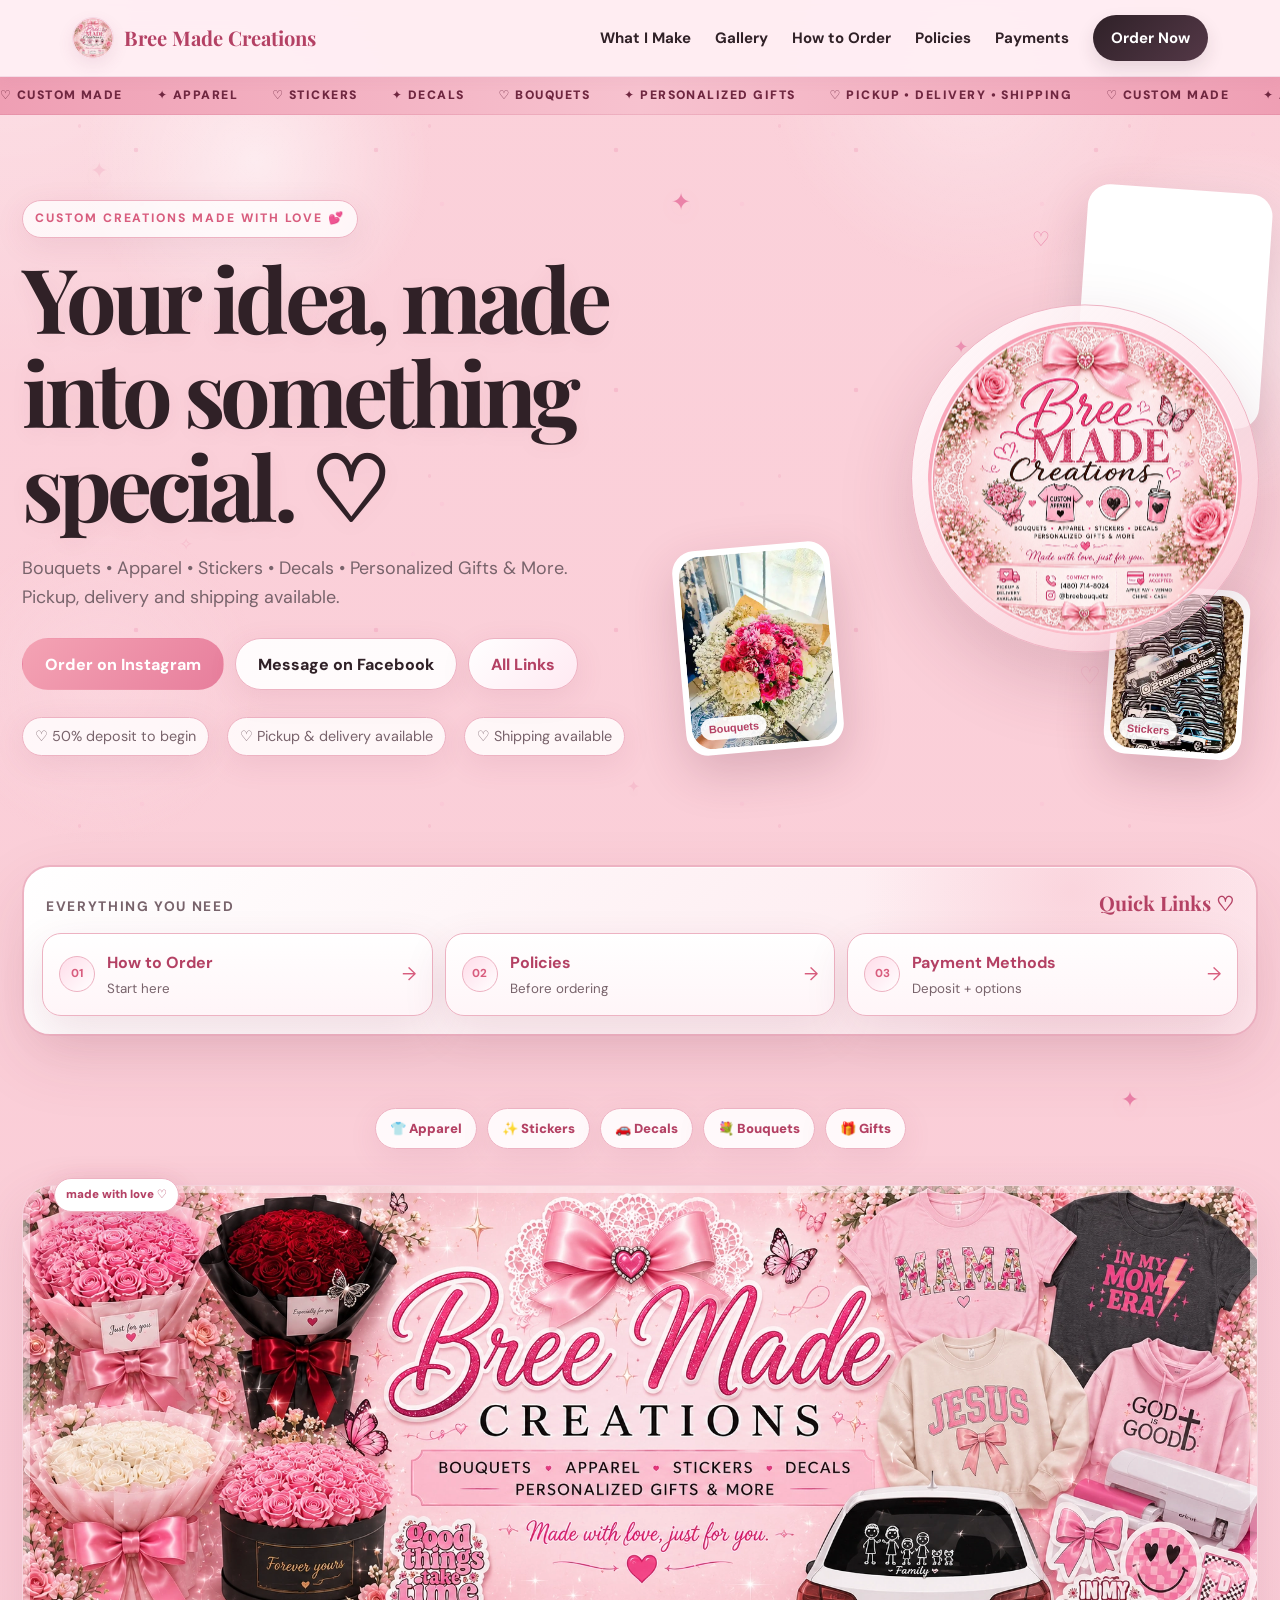
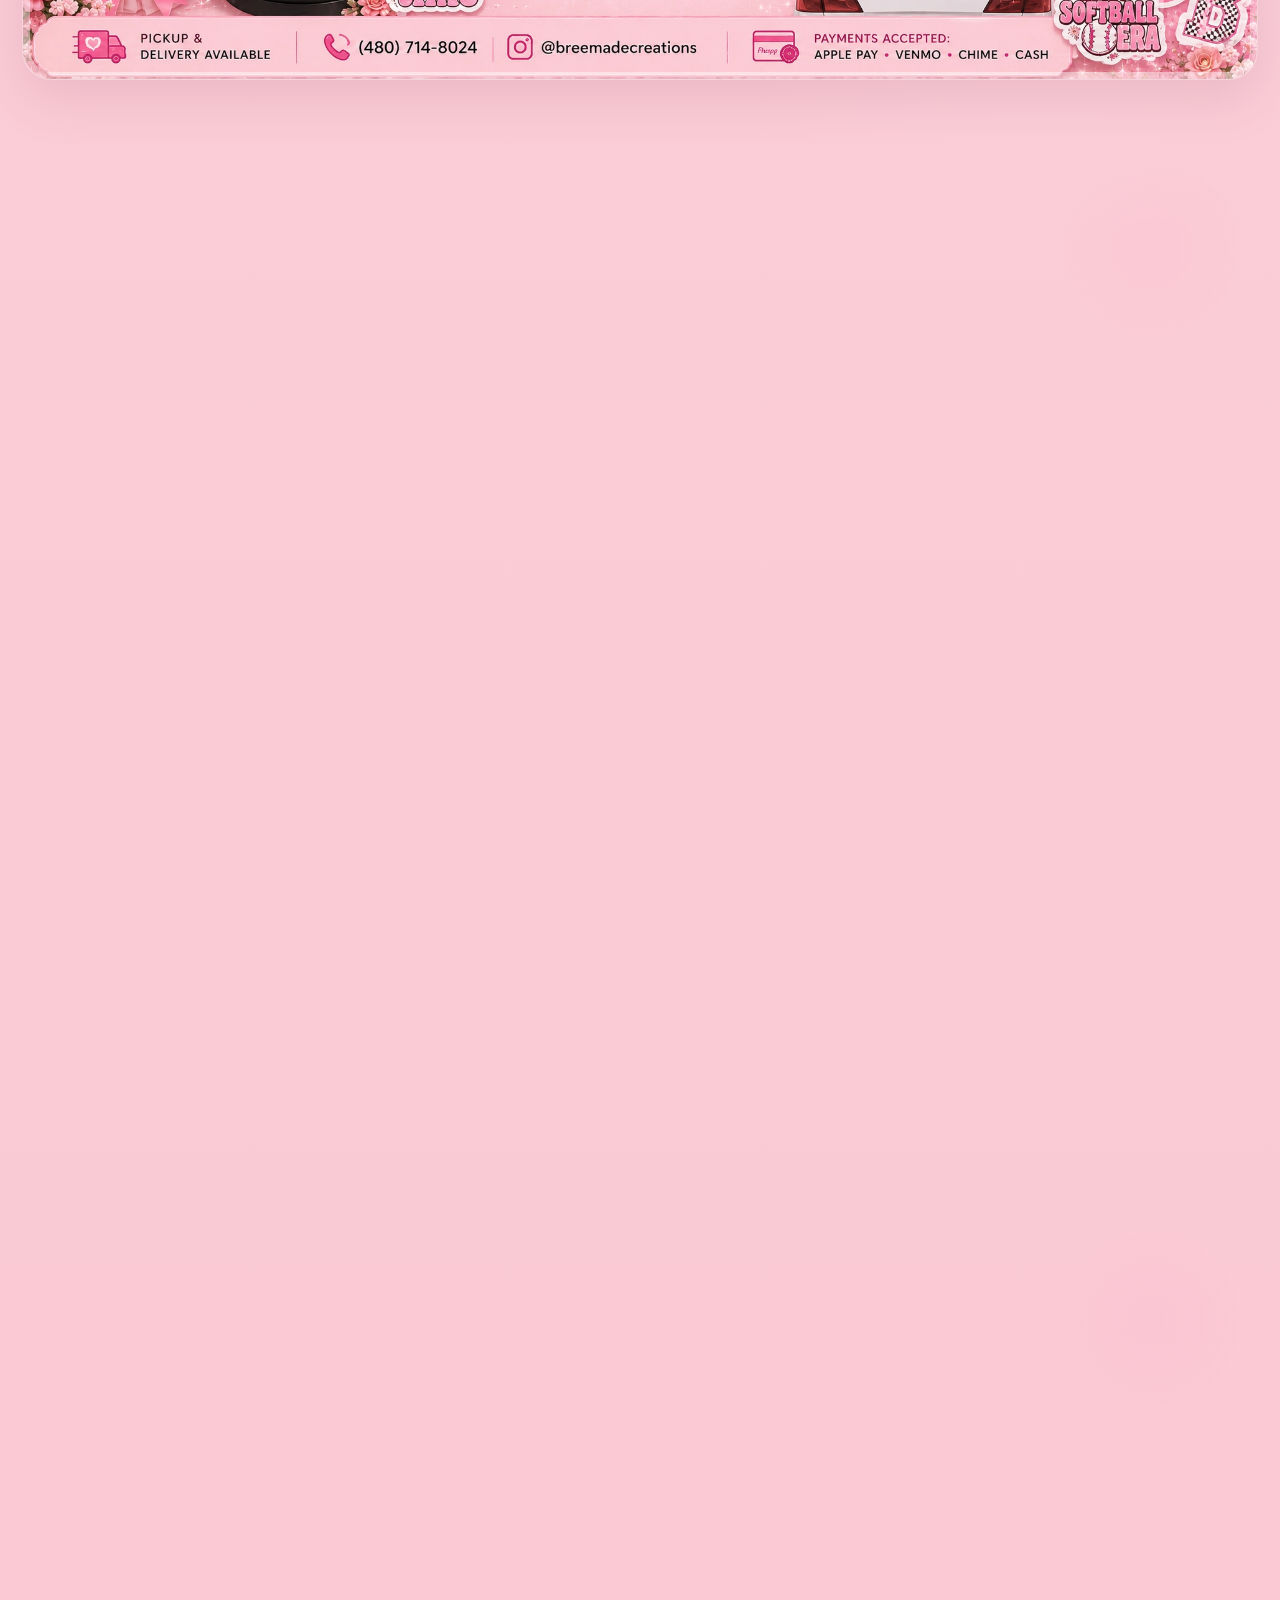
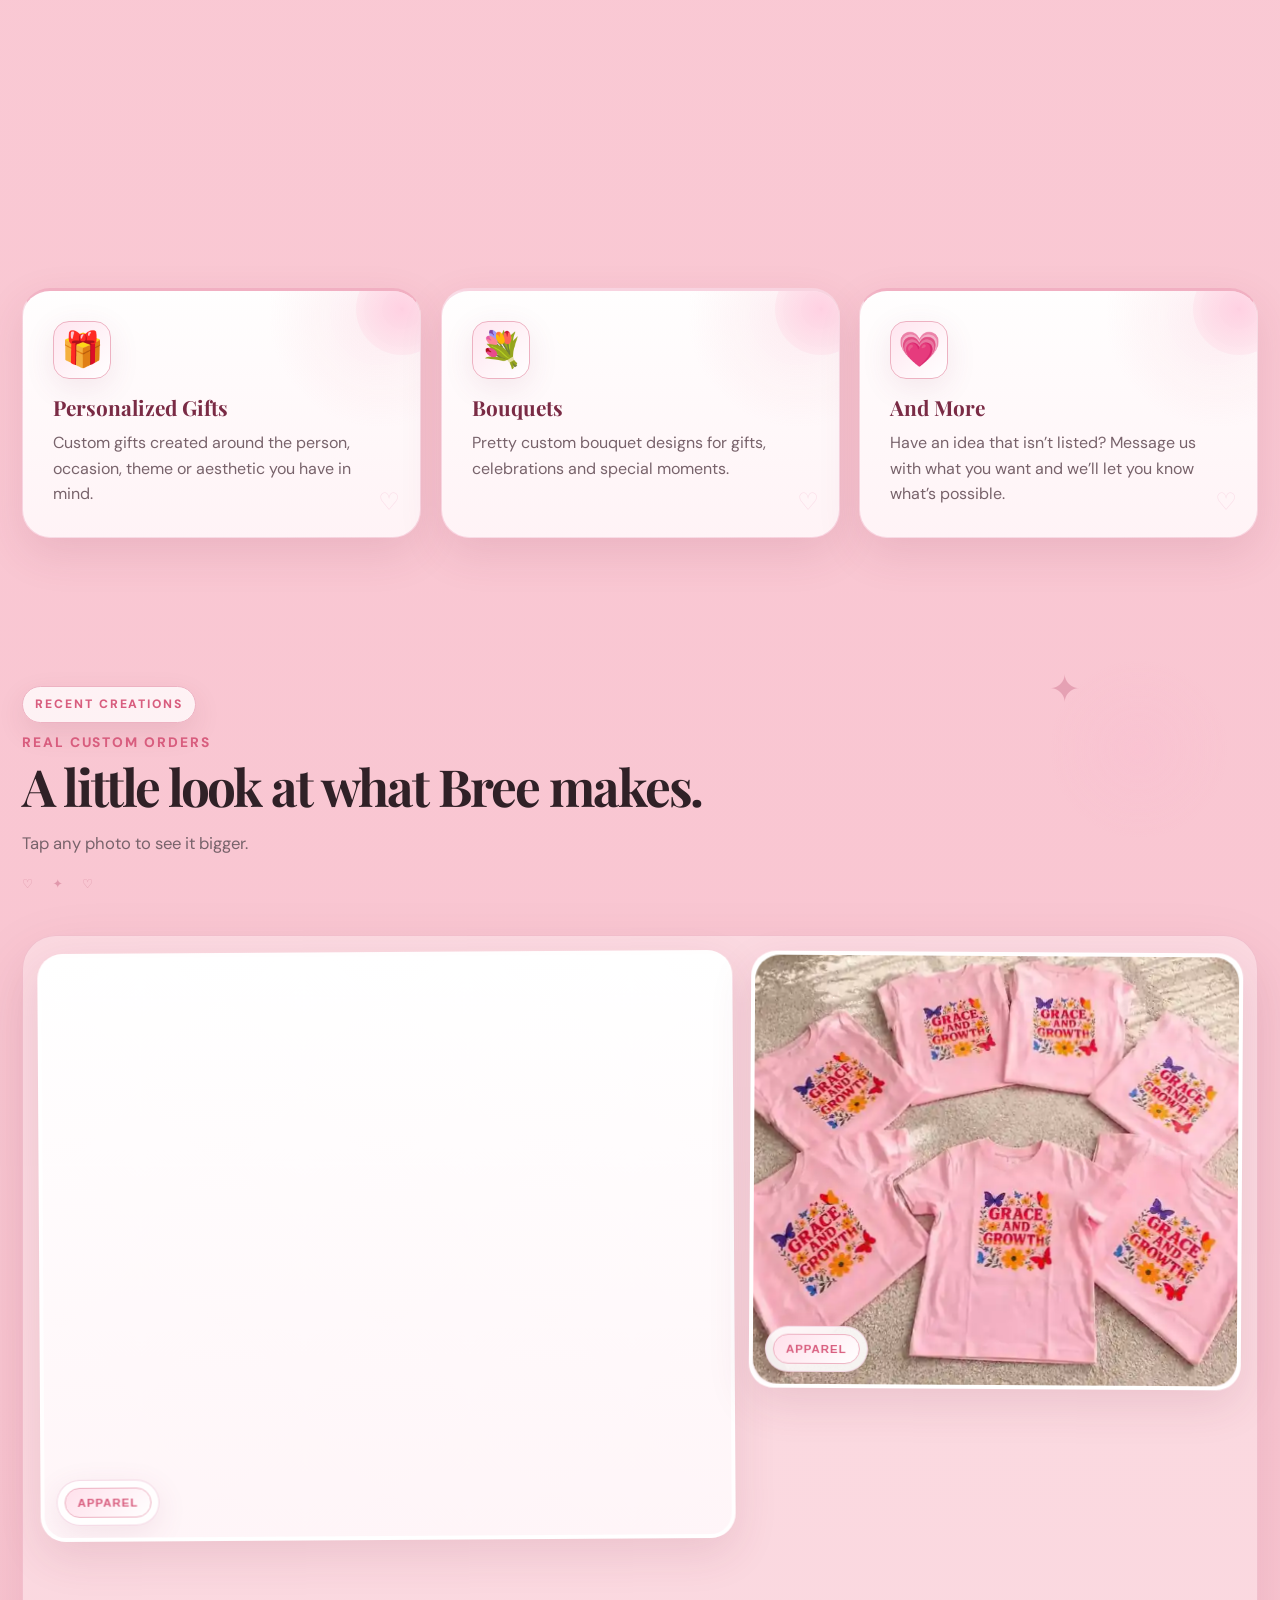
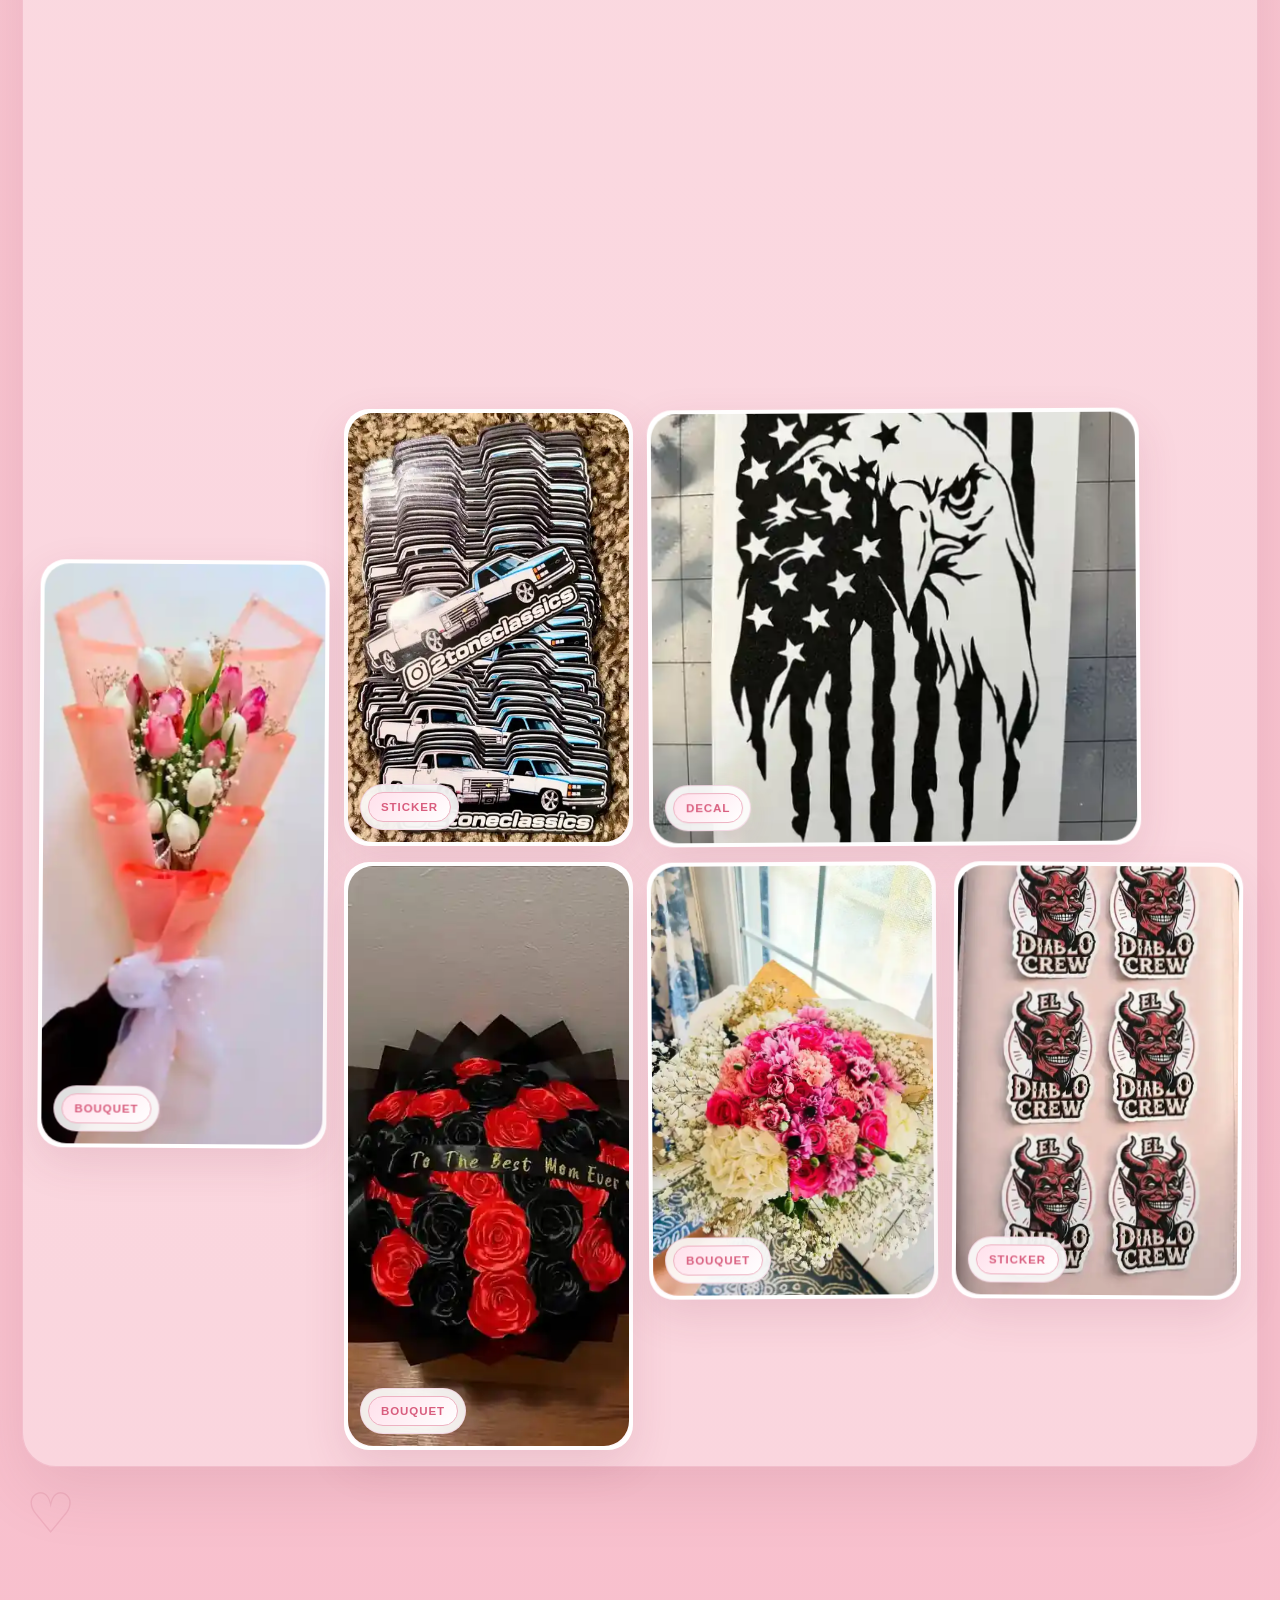
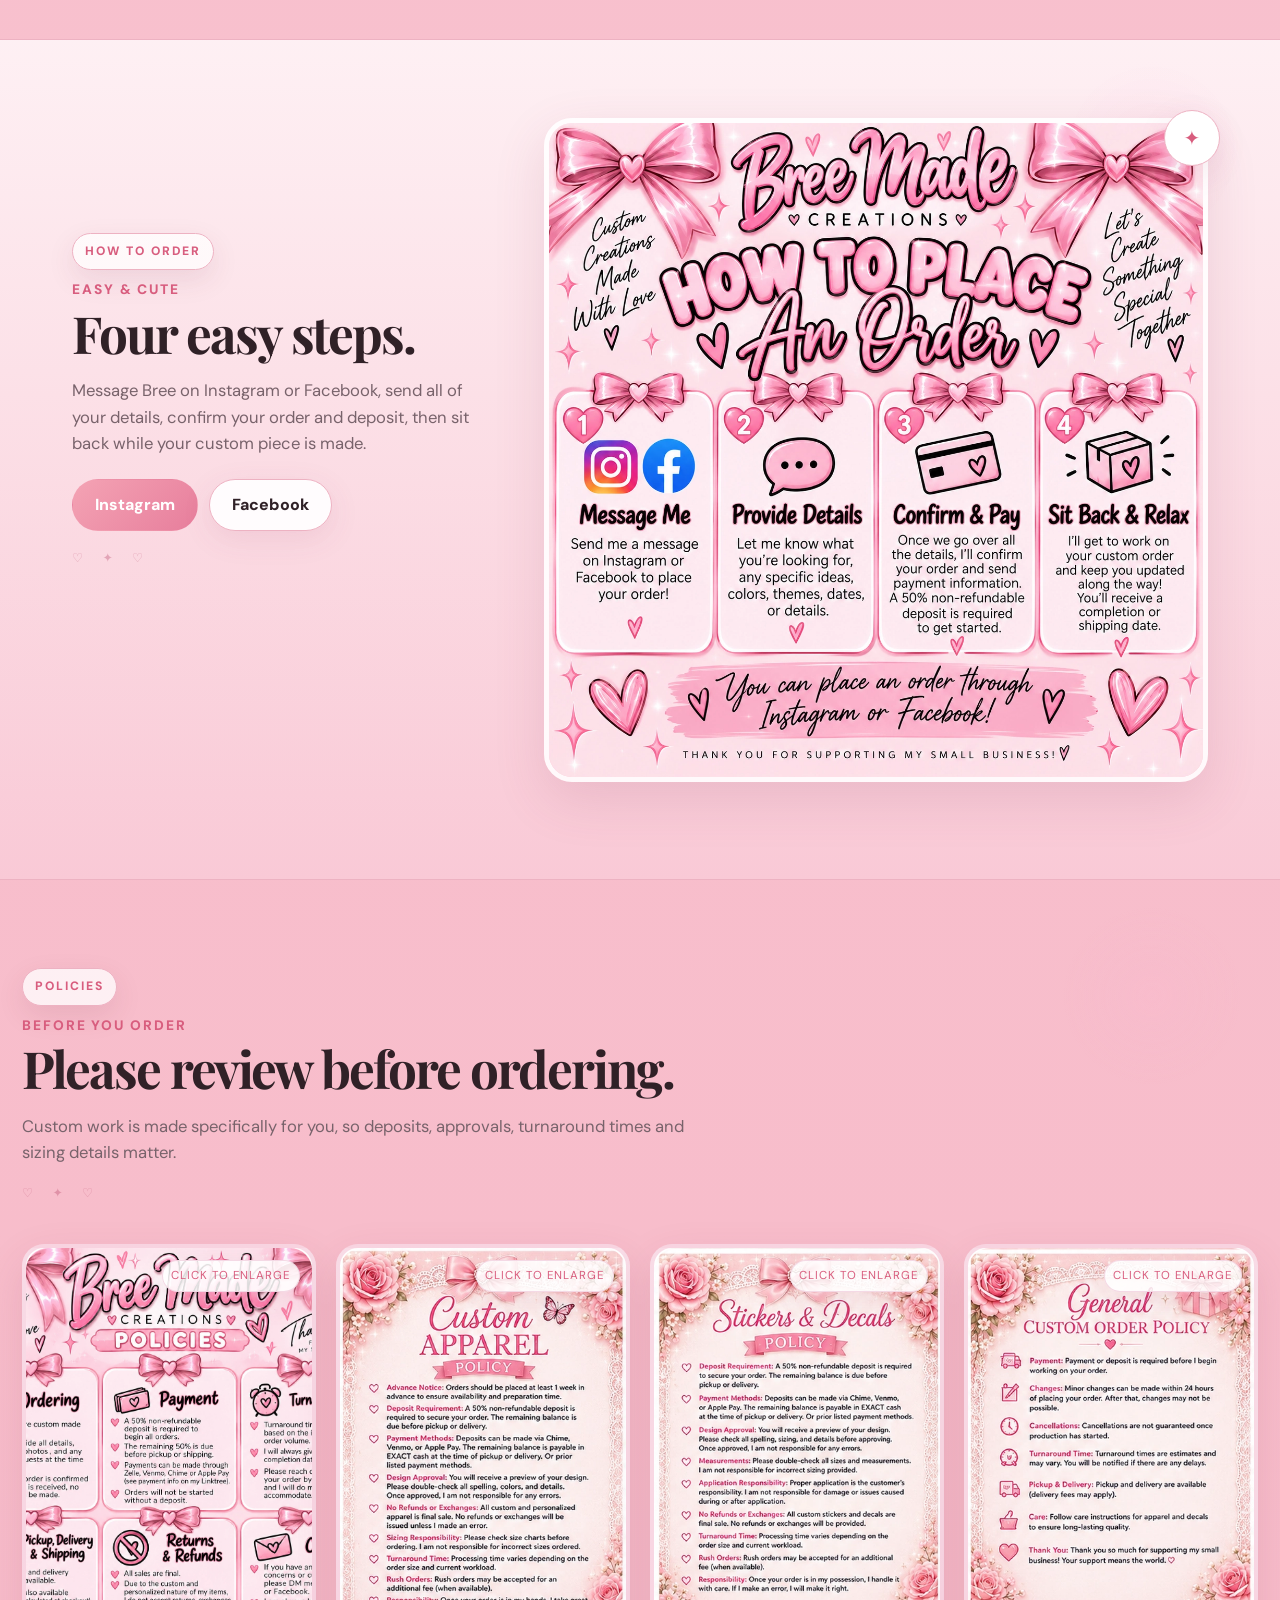
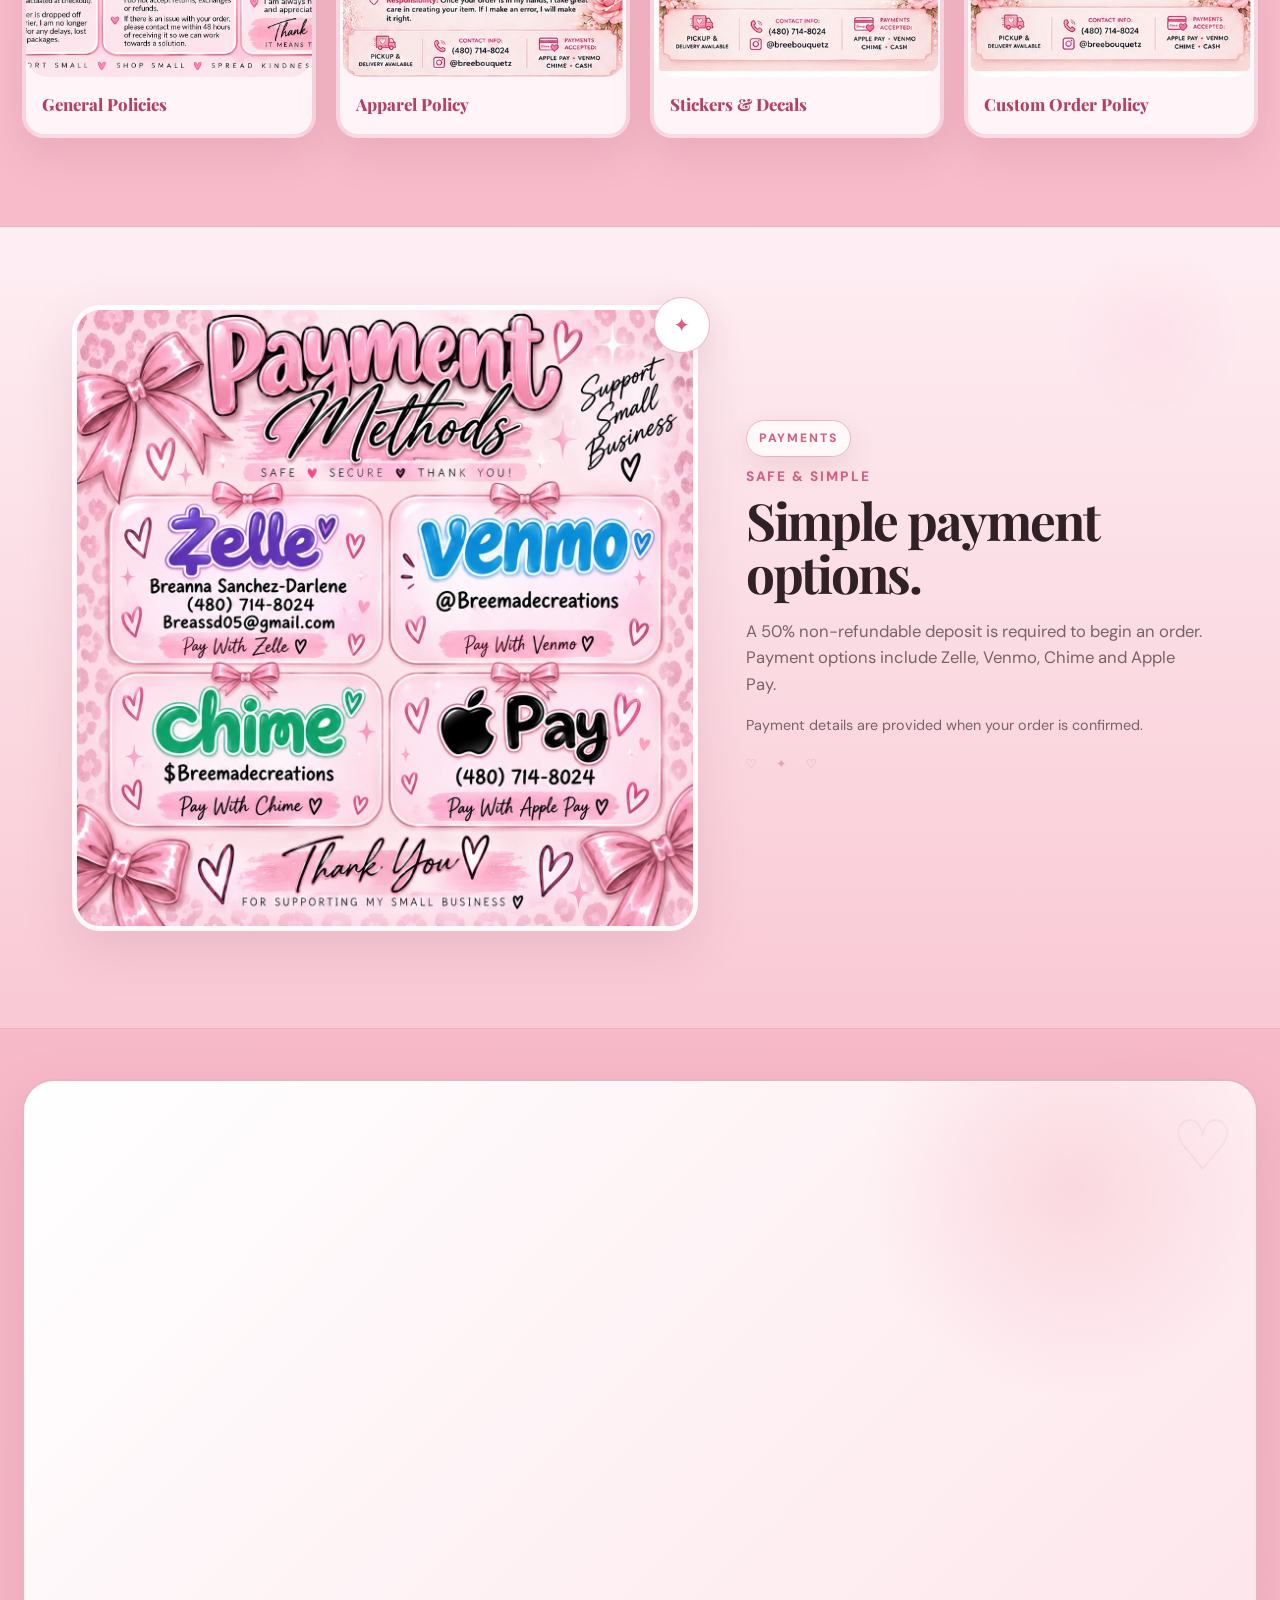
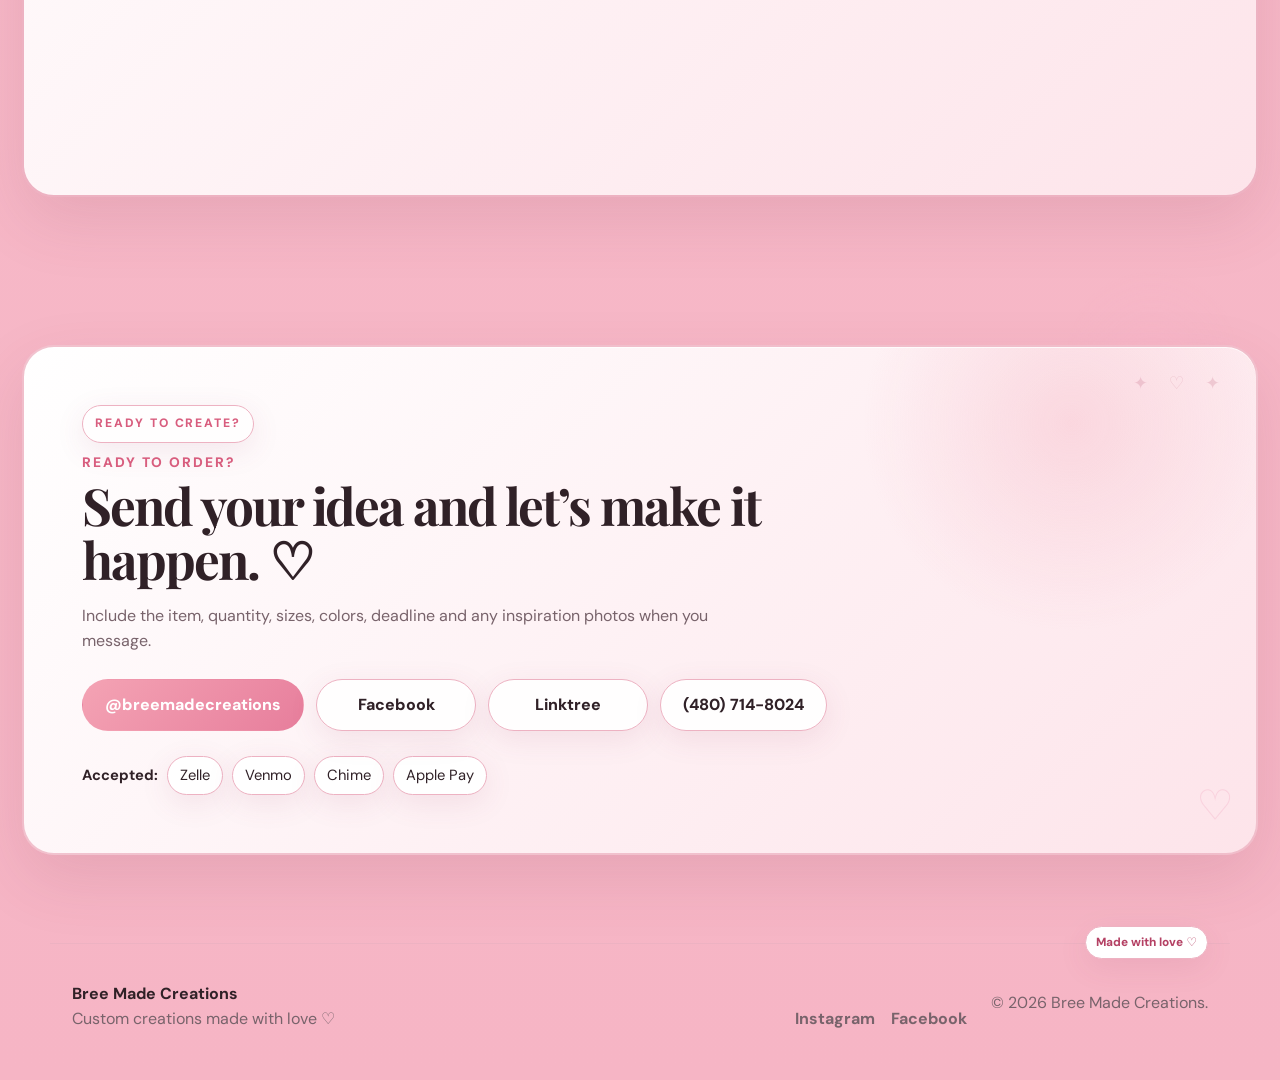
==== index.html @ 3a583b40 "Fix blank images, remove side bar, and polish site layout" ====
<!doctype html>
<html lang="en">
<head>
  <meta charset="utf-8" />
  <meta name="viewport" content="width=device-width, initial-scale=1" />
  <title>Bree Made Creations | Custom Apparel, Stickers, Decals & More</title>
  <meta name="description" content="Custom apparel, stickers, decals, personalized gifts and more from Bree Made Creations." />
  <link rel="icon" type="image/png" sizes="32x32" href="assets/favicon-32.png" />
  <link rel="preconnect" href="https://fonts.googleapis.com">
  <link rel="preconnect" href="https://fonts.gstatic.com" crossorigin>
  <link href="https://fonts.googleapis.com/css2?family=DM+Sans:wght@400;500;600;700&family=Playfair+Display:wght@600;700&display=swap" rel="stylesheet">
  <link rel="stylesheet" href="styles.css?v=12" />
</head>
<body>
  <div class="background-doodles" aria-hidden="true">
    <span class="d1">✦</span>
    <span class="d2">♡</span>
    <span class="d3">✧</span>
    <span class="d4">♡</span>
    <span class="d5">✦</span>
  </div>
  <header class="site-header">
    <div class="nav-wrap">
      <a class="brand" href="#home"><img class="nav-logo" src="assets/nav-logo.webp?v=2" alt="Bree Made Creations logo"><span class="brand-text">Bree Made Creations</span></a>
      <button class="menu-btn" aria-label="Open menu" aria-expanded="false">☰</button>
      <nav class="nav">
        <a href="#shop">What I Make</a>
        <a href="#gallery">Gallery</a>
        <a href="#order">How to Order</a>
        <a href="#policies">Policies</a>
        <a href="#payments">Payments</a>
        <a class="nav-cta" href="#contact">Order Now</a>
      </nav>
    </div>
  </header>
  <div class="love-marquee" aria-hidden="true">
    <div class="love-marquee-track">
      <span>♡ CUSTOM MADE</span><span>✦ APPAREL</span><span>♡ STICKERS</span><span>✦ DECALS</span><span>♡ BOUQUETS</span><span>✦ PERSONALIZED GIFTS</span><span>♡ PICKUP • DELIVERY • SHIPPING</span>
      <span>♡ CUSTOM MADE</span><span>✦ APPAREL</span><span>♡ STICKERS</span><span>✦ DECALS</span><span>♡ BOUQUETS</span><span>✦ PERSONALIZED GIFTS</span><span>♡ PICKUP • DELIVERY • SHIPPING</span>
    </div>
  </div>

  <main>
    <section id="home" class="hero">
      <div class="hero-copy">
        <span class="eyebrow">CUSTOM CREATIONS MADE WITH LOVE 💕</span>
        <h1>Your idea, made into something special. ♡</h1>
        <p>Bouquets • Apparel • Stickers • Decals • Personalized Gifts & More. Pickup, delivery and shipping available.</p>
        <div class="hero-actions">
          <a class="btn primary" href="https://www.instagram.com/breemadecreations/" target="_blank" rel="noopener">Order on Instagram</a>
          <a class="btn ghost" href="https://www.facebook.com/profile.php?id=61591828299475" target="_blank" rel="noopener">Message on Facebook</a>
          <a class="btn soft" href="https://linktr.ee/BreeMadeCreations" target="_blank" rel="noopener">All Links</a>
        </div>
        <div class="mini-notes">
          <span>♡ 50% deposit to begin</span>
          <span>♡ Pickup & delivery available</span>
          <span>♡ Shipping available</span>
        </div>
      </div>
      <div class="floating-sparkle sparkle-1">✦</div><div class="floating-sparkle sparkle-2">♡</div><div class="floating-sparkle sparkle-3">✦</div>
      <div class="hero-visual-collage">
        <div class="hero-logo-card">
          <img src="assets/round-logo.webp?v=2" alt="Bree Made Creations logo with pink roses, bow, butterfly and product icons">
        </div>
        <button class="hero-mini-photo hero-photo-one" data-image="assets/gallery/new-fall-shirts.webp" aria-label="View custom shirts">
          <img src="assets/gallery/new-fall-shirts.webp?v=1" alt="Custom shirts by Bree Made Creations">
          <span>Custom Apparel</span>
        </button>
        <button class="hero-mini-photo hero-photo-two" data-image="assets/gallery/bouquet-pink-fresh.webp" aria-label="View custom bouquet">
          <img src="assets/gallery/bouquet-pink-fresh.webp?v=2" alt="Pink custom bouquet">
          <span>Bouquets</span>
        </button>
        <button class="hero-mini-photo hero-photo-three" data-image="assets/gallery/stickers-2toneclassics.webp" aria-label="View custom stickers">
          <img src="assets/gallery/stickers-2toneclassics.webp?v=2" alt="Custom stickers">
          <span>Stickers</span>
        </button>
      </div>
    
    <div class="quick-links-wrap reveal-up">
      <div class="quick-links-title">
        <span>Everything you need</span>
        <strong>Quick Links ♡</strong>
      </div>
      <div class="quick-links-grid">
        <a class="quick-link-card" href="#order">
          <span class="quick-icon">01</span>
          <div><strong>How to Order</strong><small>Start here</small></div>
          <span class="quick-arrow">→</span>
        </a>
        <a class="quick-link-card" href="#policies">
          <span class="quick-icon">02</span>
          <div><strong>Policies</strong><small>Before ordering</small></div>
          <span class="quick-arrow">→</span>
        </a>
        <a class="quick-link-card" href="#payments">
          <span class="quick-icon">03</span>
          <div><strong>Payment Methods</strong><small>Deposit + options</small></div>
          <span class="quick-arrow">→</span>
        </a>
      </div>
    </div>
      <div class="category-ribbon reveal-up">
        <span>👕 Apparel</span>
        <span>✨ Stickers</span>
        <span>🚗 Decals</span>
        <span>💐 Bouquets</span>
        <span>🎁 Gifts</span>
      </div>
</section>

    <section class="banner-section reveal-scale" aria-label="Bree Made Creations brand banner">
      <img src="assets/brand-banner.webp?v=2" alt="Bree Made Creations banner featuring bouquets, apparel, stickers and decals">
    </section>


    <section class="section fresh-drop scroll-section" aria-label="Featured recent custom shirts">
      <div class="fresh-drop-card reveal-up">
        <div class="fresh-drop-copy">
          <span class="eyebrow">FRESH OFF THE PRESS ✦</span>
          <h2><span class="title-kicker">new custom apparel</span>Made to match your vibe.</h2>
          <p>From names and team themes to faith-based designs and seasonal drops, Bree can turn your idea into something you’ll actually want to wear.</p>
          <div class="fresh-badges">
            <span>♡ Custom shirts</span>
            <span>♡ One-of-a-kind designs</span>
            <span>♡ Made to order</span>
          </div>
          <a class="btn primary" href="#contact">Create Yours</a>
        </div>
        <button class="fresh-drop-photo reveal-scale" data-image="assets/gallery/new-fall-shirts.webp" aria-label="Open custom shirts photo">
          <img src="assets/gallery/new-fall-shirts.webp?v=1" alt="Two custom Bree Made Creations shirts featuring Tyler soccer lettering and a Jesus is my light design">
          <span class="photo-sticker sticker-top">NEW ✦</span>
          <span class="photo-sticker sticker-bottom">CUSTOM APPAREL ♡</span>
        </button>
      </div>
    </section>

    <section id="shop" class="section scroll-section">
      <div class="section-heading reveal-up">
        <span class="eyebrow">WHAT I MAKE</span>
        <h2><span class="title-kicker">pretty + personalized</span>Custom pieces for your people, your business and your moments.</h2>
        <p>Every order is customized. Send your inspiration, colors, theme, quantity and deadline and we’ll bring the idea together.</p>
      </div>

      <div class="product-grid">
        <article class="product-card reveal-up"><div class="icon">👕</div><h3>Custom Apparel</h3><p>Shirts, sweatshirts and more for birthdays, businesses, events, teams and everyday wear.</p></article>
        <article class="product-card reveal-up"><div class="icon">✨</div><h3>Stickers</h3><p>Custom stickers for branding, packaging, events, gifts and personal projects.</p></article>
        <article class="product-card reveal-up"><div class="icon">🚗</div><h3>Decals</h3><p>Vinyl decals for cars, windows, cups, businesses and personalized projects.</p></article>
        <article class="product-card reveal-up"><div class="icon">🎁</div><h3>Personalized Gifts</h3><p>Custom gifts created around the person, occasion, theme or aesthetic you have in mind.</p></article>
        <article class="product-card reveal-up"><div class="icon">💐</div><h3>Bouquets</h3><p>Pretty custom bouquet designs for gifts, celebrations and special moments.</p></article>
        <article class="product-card reveal-up"><div class="icon">💗</div><h3>And More</h3><p>Have an idea that isn’t listed? Message us with what you want and we’ll let you know what’s possible.</p></article>
      </div>
    </section>


    <section id="gallery" class="section gallery-showcase scroll-section">
      <div class="section-heading reveal-up">
        <span class="eyebrow">RECENT CREATIONS</span>
        <h2><span class="title-kicker">real custom orders</span>A little look at what Bree makes.</h2>
        <p>Tap any photo to see it bigger.</p>
      </div>

      <div class="featured-gallery editorial-gallery">
        <button class="featured-card gallery-xl reveal-up" data-image="assets/gallery/new-fall-shirts.webp">
          <img src="assets/gallery/new-fall-shirts.webp?v=1" alt="Custom Tyler soccer shirt and Jesus is my light shirt">
          <div class="gallery-caption simple-caption"><span class="gallery-tag">Apparel</span></div>
        </button>

        <button class="featured-card gallery-wide reveal-up" data-image="assets/gallery/shirts-grace-growth.webp">
          <img src="assets/gallery/shirts-grace-growth.webp?v=2" alt="Custom Grace and Growth apparel">
          <div class="gallery-caption simple-caption"><span class="gallery-tag">Apparel</span></div>
        </button>

        <button class="featured-card gallery-tall reveal-up" data-image="assets/gallery/lightsaber-day.webp">
          <img src="assets/gallery/lightsaber-day.webp?v=2" alt="Lightsaber bouquet in daylight">
          <div class="gallery-caption simple-caption"><span class="gallery-tag">Bouquet</span></div>
        </button>

        <button class="featured-card gallery-tall reveal-up" data-image="assets/gallery/lightsaber-dark.webp">
          <img src="assets/gallery/lightsaber-dark.webp?v=2" alt="Lightsaber bouquet glowing in the dark">
          <div class="gallery-caption simple-caption"><span class="gallery-tag">Bouquet</span></div>
        </button>

        <button class="featured-card gallery-square reveal-up" data-image="assets/gallery/hats-tan-lines.webp">
          <img src="assets/gallery/hats-tan-lines.webp?v=2" alt="Custom Good Times and Tan Lines hats">
          <div class="gallery-caption simple-caption"><span class="gallery-tag">Hat</span></div>
        </button>

        <button class="featured-card gallery-square reveal-up" data-image="assets/gallery/stickers-2toneclassics.webp">
          <img src="assets/gallery/stickers-2toneclassics.webp?v=2" alt="Custom 2toneclassics stickers">
          <div class="gallery-caption simple-caption"><span class="gallery-tag">Sticker</span></div>
        </button>

        <button class="featured-card gallery-wide reveal-up" data-image="assets/gallery/decal-eagle-flag.webp">
          <img src="assets/gallery/decal-eagle-flag.webp?v=2" alt="Custom eagle flag decal">
          <div class="gallery-caption simple-caption"><span class="gallery-tag">Decal</span></div>
        </button>

        <button class="featured-card gallery-tall reveal-up" data-image="assets/gallery/bouquet-tulips.webp">
          <img src="assets/gallery/bouquet-tulips.webp?v=2" alt="Custom tulip bouquet">
          <div class="gallery-caption simple-caption"><span class="gallery-tag">Bouquet</span></div>
        </button>

        <button class="featured-card gallery-tall reveal-up" data-image="assets/gallery/bouquet-red-black.webp">
          <img src="assets/gallery/bouquet-red-black.webp?v=2" alt="Custom red and black bouquet">
          <div class="gallery-caption simple-caption"><span class="gallery-tag">Bouquet</span></div>
        </button>

        <button class="featured-card gallery-square reveal-up" data-image="assets/gallery/bouquet-pink-fresh.webp">
          <img src="assets/gallery/bouquet-pink-fresh.webp?v=2" alt="Custom pink bouquet">
          <div class="gallery-caption simple-caption"><span class="gallery-tag">Bouquet</span></div>
        </button>

        <button class="featured-card gallery-square reveal-up" data-image="assets/gallery/stickers-diablo.webp">
          <img src="assets/gallery/stickers-diablo.webp?v=2" alt="Custom Diablo stickers">
          <div class="gallery-caption simple-caption"><span class="gallery-tag">Sticker</span></div>
        </button>
      </div>

      <div class="gallery-cta-row reveal-up">
        <a class="btn primary" href="https://www.instagram.com/breemadecreations/" target="_blank" rel="noopener">See More on Instagram</a>
        <a class="btn ghost" href="#contact">Start Your Order</a>
      </div>
    </section>

    <section id="order" class="section alt scroll-section">
      <div class="split-section">
        <div class="section-heading sticky-copy">
          <span class="eyebrow">HOW TO ORDER</span>
          <h2><span class="title-kicker">easy & cute</span>Four easy steps.</h2>
          <p>Message Bree on Instagram or Facebook, send all of your details, confirm your order and deposit, then sit back while your custom piece is made.</p>
          <div class="stacked-actions">
            <a class="btn primary" href="https://www.instagram.com/breemadecreations/" target="_blank" rel="noopener">Instagram</a>
            <a class="btn ghost" href="https://www.facebook.com/profile.php?id=61591828299475" target="_blank" rel="noopener">Facebook</a>
          </div>
        </div>
        <div class="feature-image">
          <img src="assets/how-to-order.webp?v=2" alt="How to place an order with Bree Made Creations">
        </div>
      </div>
    </section>

    <section id="policies" class="section scroll-section">
      <div class="section-heading">
        <span class="eyebrow">POLICIES</span>
        <h2><span class="title-kicker">before you order</span>Please review before ordering.</h2>
        <p>Custom work is made specifically for you, so deposits, approvals, turnaround times and sizing details matter.</p>
      </div>

      <div class="policy-gallery">
        <button class="image-card" data-image="assets/policies-overview.webp?v=2" aria-label="Open policies overview">
          <img src="assets/policies-overview.webp?v=2" alt="Bree Made Creations policies overview">
          <span>General Policies</span>
        </button>
        <button class="image-card" data-image="assets/apparel-policy.webp?v=2" aria-label="Open custom apparel policy">
          <img src="assets/apparel-policy.webp?v=2" alt="Custom apparel policy">
          <span>Apparel Policy</span>
        </button>
        <button class="image-card" data-image="assets/stickers-decals-policy.webp?v=2" aria-label="Open stickers and decals policy">
          <img src="assets/stickers-decals-policy.webp?v=2" alt="Stickers and decals policy">
          <span>Stickers & Decals</span>
        </button>
        <button class="image-card" data-image="assets/general-order-policy.webp?v=2" aria-label="Open general custom order policy">
          <img src="assets/general-order-policy.webp?v=2" alt="General custom order policy">
          <span>Custom Order Policy</span>
        </button>
      </div>
    </section>

    <section id="payments" class="section alt scroll-section">
      <div class="split-section reverse">
        <div class="feature-image">
          <img src="assets/payment-methods.webp?v=2" alt="Bree Made Creations payment methods including Zelle, Venmo, Chime and Apple Pay">
        </div>
        <div class="section-heading sticky-copy">
          <span class="eyebrow">PAYMENTS</span>
          <h2><span class="title-kicker">safe & simple</span>Simple payment options.</h2>
          <p>A 50% non-refundable deposit is required to begin an order. Payment options include Zelle, Venmo, Chime and Apple Pay.</p>
          <p class="small-note">Payment details are provided when your order is confirmed.</p>
        </div>
      </div>
    </section>

    <section class="section support-section scroll-section">
      <div class="support-card">
        <div class="support-visual reveal-scale">
          <img src="assets/thank-you.webp?v=2" alt="Thank you for supporting Bree Made Creations">
        </div>
        <div class="support-copy reveal-up">
          <span class="eyebrow">SUPPORT SMALL BUSINESS ♡</span>
          <h2>Custom made. Personal. Made with care.</h2>
          <p>Every order is created around your idea. Whether it’s a bouquet, shirt, sticker, decal or gift, Bree Made Creations is here to make it feel personal.</p>

          <div class="support-actions">
            <a class="mini-action" href="#order"><strong>How to Order</strong><span>View steps →</span></a>
            <a class="mini-action" href="#policies"><strong>Policies</strong><span>Read before ordering →</span></a>
            <a class="mini-action" href="#payments"><strong>Payments</strong><span>See accepted methods →</span></a>
          </div>

          <div class="social-row">
            <a href="https://www.instagram.com/breemadecreations/" target="_blank" rel="noopener">Instagram</a>
            <span>♡</span>
            <a href="https://www.facebook.com/profile.php?id=61591828299475" target="_blank" rel="noopener">Facebook</a>
            <span>♡</span>
            <a href="https://linktr.ee/BreeMadeCreations" target="_blank" rel="noopener">Linktree</a>
          </div>
        </div>
      </div>
    </section>

    <section id="contact" class="section contact-section scroll-section">
      <div class="contact-card">
        <div>
          <span class="eyebrow">READY TO CREATE?</span>
          <h2><span class="title-kicker">ready to order?</span>Send your idea and let’s make it happen. ♡</h2>
          <p>Include the item, quantity, sizes, colors, deadline and any inspiration photos when you message.</p>
        </div>

        <div class="contact-buttons">
          <a class="btn primary" href="https://www.instagram.com/breemadecreations/" target="_blank" rel="noopener">@breemadecreations</a>
          <a class="btn ghost" href="https://www.facebook.com/profile.php?id=61591828299475" target="_blank" rel="noopener">Facebook</a>
          <a class="btn ghost" href="https://linktr.ee/BreeMadeCreations" target="_blank" rel="noopener">Linktree</a>
          <a class="btn ghost" href="tel:+14807148024">(480) 714-8024</a>
        </div>

        <div class="payment-row">
          <strong>Accepted:</strong>
          <span>Zelle</span><span>Venmo</span><span>Chime</span><span>Apple Pay</span>
        </div>
      </div>
    </section>
  </main>

  <footer>
    <div>
      <strong>Bree Made Creations</strong>
      <span>Custom creations made with love ♡</span>
    </div>
    <div class="footer-links">
      <a href="https://www.instagram.com/breemadecreations/" target="_blank" rel="noopener">Instagram</a>
      <a href="https://www.facebook.com/profile.php?id=61591828299475" target="_blank" rel="noopener">Facebook</a>
    </div>
    <p>© <span id="year"></span> Bree Made Creations.</p>
  </footer>

  <div class="lightbox" id="lightbox" aria-hidden="true">
    <button class="lightbox-close" aria-label="Close image">×</button>
    <img src="" alt="">
  </div>

  <script src="script.js"></script>
</body>
</html>
---- styles.css ----
:root {
  --bg: #fff8fb;
  --bg-2: #fff2f7;
  --card: rgba(255,255,255,.78);
  --solid-card: #ffffff;
  --pink: #ffd8e8;
  --pink-2: #ffb6d1;
  --pink-3: #ff8fbc;
  --pink-dark: #de4a84;
  --rose: #a72d61;
  --rose-deep: #7b1f49;
  --text: #2f2128;
  --muted: #76636b;
  --line: #f4d7e4;
  --shadow: 0 18px 52px rgba(143, 56, 94, .14);
  --shadow-soft: 0 8px 30px rgba(143, 56, 94, .10);
  --gradient: linear-gradient(135deg, #ffe7f0 0%, #fff9fc 48%, #ffeef4 100%);
  --gradient-strong: linear-gradient(135deg, #ff9dc5 0%, #ff7cae 100%);
}

* { box-sizing: border-box; }
html { scroll-behavior: smooth; }
body {
  margin: 0;
  font-family: "DM Sans", system-ui, sans-serif;
  color: var(--text);
  background:
    radial-gradient(circle at top left, rgba(255,186,213,.52), transparent 22rem),
    radial-gradient(circle at 82% 14%, rgba(255,212,231,.6), transparent 20rem),
    linear-gradient(180deg, #fffafb 0%, #fff5f9 100%);
  line-height: 1.6;
  overflow-x: hidden;
}
body.lightbox-open { overflow: hidden; }
img { display: block; max-width: 100%; }
a { color: inherit; text-decoration: none; }

::selection {
  background: rgba(255, 150, 191, .38);
  color: var(--rose-deep);
}

body::before {
  content: "";
  position: fixed;
  inset: 0;
  z-index: -2;
  background:
    radial-gradient(circle at 20% 18%, rgba(255,255,255,.92), transparent 11rem),
    radial-gradient(circle at 76% 8%, rgba(255,255,255,.7), transparent 13rem),
    radial-gradient(circle at 85% 55%, rgba(255,220,233,.38), transparent 12rem),
    radial-gradient(circle at 8% 76%, rgba(255,240,246,.7), transparent 10rem);
}

img {
  border-radius: inherit;
}

.site-header {
  position: sticky; top: 0; z-index: 30;
  background: rgba(255, 250, 252, .90);
  backdrop-filter: blur(16px);
  border-bottom: 1px solid rgba(244, 215, 228, .85);
  box-shadow: 0 4px 14px rgba(143,56,94,.05);
}
.nav-wrap {
  max-width: 1180px; margin: auto; min-height: 76px; padding: 0 22px;
  display: flex; align-items: center; justify-content: space-between;
}
.brand {
  font-family: "Playfair Display", serif;
  font-size: 1.26rem;
  font-weight: 700;
  color: var(--rose);
  display: inline-flex;
  align-items: center;
  gap: 10px;
}
.nav-logo {
  width: 42px;
  height: 42px;
  border-radius: 999px;
  display: block;
  background: transparent;
  box-shadow: 0 6px 16px rgba(143,56,94,.10);
  border: 1px solid rgba(244,215,228,.9);
}
.brand-text {
  display: inline-block;
  line-height: 1.05;
}
.nav {
  display: flex; align-items: center; gap: 24px; font-size: .94rem; font-weight: 700;
}
.nav a {
  position: relative;
}
.nav a:not(.nav-cta)::after {
  content: "";
  position: absolute;
  left: 0; right: 0; bottom: -6px;
  height: 2px; border-radius: 999px;
  background: linear-gradient(90deg, transparent, var(--pink-dark), transparent);
  transform: scaleX(0);
  transition: transform .22s ease;
}
.nav a:not(.nav-cta):hover::after { transform: scaleX(1); }
.nav a:hover { color: var(--pink-dark); }
.nav-cta {
  background: linear-gradient(135deg, #2f2128, #543847);
  color: #fff !important;
  padding: 11px 18px;
  border-radius: 999px;
  box-shadow: 0 8px 18px rgba(54, 33, 45, .12);
}
.menu-btn { display: none; border: 0; background: transparent; font-size: 1.6rem; color: var(--rose); }

.hero {
  max-width: 1180px; margin: auto; padding: 78px 22px 26px;
  display: grid; grid-template-columns: 1.02fr .98fr; gap: 54px; align-items: center;
  position: relative;
}
.eyebrow {
  display: inline-block; color: var(--pink-dark); letter-spacing: .16em;
  font-weight: 800; font-size: .76rem; margin-bottom: 12px;
  padding: 8px 12px;
  border-radius: 999px;
  background: rgba(255,255,255,.76);
  border: 1px solid var(--line);
  box-shadow: var(--shadow-soft);
}
h1,h2 {
  font-family: "Playfair Display", serif;
  line-height: 1.05;
  margin: 0;
}
h1 {
  font-size: clamp(3.2rem, 7vw, 6.3rem);
  letter-spacing: -.055em;
}
h2 {
  font-size: clamp(2.3rem, 4vw, 3.8rem);
  letter-spacing: -.04em;
}
.title-kicker {
  display: block;
  font-family: "DM Sans", system-ui, sans-serif;
  font-size: .86rem;
  text-transform: uppercase;
  letter-spacing: .14em;
  color: var(--pink-dark);
  margin-bottom: 10px;
  font-weight: 800;
}
.hero-copy > p {
  color: var(--muted); font-size: 1.12rem; max-width: 620px; margin: 22px 0 27px;
}
.hero-actions, .contact-buttons, .stacked-actions {
  display: flex; flex-wrap: wrap; gap: 11px;
}
.btn {
  display: inline-flex; align-items: center; justify-content: center;
  min-height: 52px; padding: 0 22px; border-radius: 999px; font-weight: 800;
  border: 1px solid transparent; transition: .2s ease;
  position: relative;
  overflow: hidden;
}
.btn::before {
  content: "";
  position: absolute;
  inset: 0;
  background: linear-gradient(120deg, transparent, rgba(255,255,255,.25), transparent);
  transform: translateX(-130%);
  transition: transform .45s ease;
}
.btn:hover::before { transform: translateX(130%); }
.btn:hover { transform: translateY(-2px); box-shadow: 0 12px 28px rgba(110,48,77,.14); }
.primary {
  background: var(--gradient-strong);
  color: #fff;
}
.ghost {
  background: rgba(255,255,255,.92);
  border-color: var(--line);
  box-shadow: var(--shadow-soft);
}
.mini-notes {
  display: flex; flex-wrap: wrap; gap: 10px 18px; color: var(--muted);
  margin-top: 27px; font-size: .9rem;
}
.mini-notes span {
  padding: 7px 12px;
  background: rgba(255,255,255,.82);
  border: 1px solid var(--line);
  border-radius: 999px;
  box-shadow: var(--shadow-soft);
}

.hero-logo-card {
  background: linear-gradient(135deg, rgba(255,255,255,.92), rgba(255,242,247,.88));
  border: 1px solid var(--line);
  padding: 16px; border-radius: 999px;
  box-shadow: var(--shadow);
  max-width: 510px; justify-self: end;
  position: relative;
}
.hero-logo-card::before,
.hero-logo-card::after {
  content: "✦";
  position: absolute;
  color: rgba(222, 74, 132, .45);
  font-size: 18px;
}
.hero-logo-card::before { left: 12%; top: 8%; }
.hero-logo-card::after { right: 12%; bottom: 8%; }
.hero-logo-card img { border-radius: 999px; }

.floating-sparkle {
  position: absolute;
  color: rgba(222, 74, 132, .58);
  filter: drop-shadow(0 5px 10px rgba(222,74,132,.15));
  animation: bob 4.5s ease-in-out infinite;
  pointer-events: none;
}
.sparkle-1 { right: 46%; top: 68px; font-size: 24px; }
.sparkle-2 { right: 18%; top: 108px; font-size: 20px; animation-delay: .8s; }
.sparkle-3 { right: 11%; bottom: 58px; font-size: 22px; animation-delay: 1.4s; }

@keyframes bob {
  0%,100% { transform: translateY(0px); }
  50% { transform: translateY(-8px); }
}

.mini-feature-strip {
  max-width: 1180px;
  margin: 0 auto;
  padding: 0 22px 10px;
  display: grid;
  grid-template-columns: repeat(3, 1fr);
  gap: 14px;
}
.mini-feature {
  background: rgba(255,255,255,.7);
  border: 1px solid var(--line);
  border-radius: 22px;
  padding: 18px 18px 16px;
  box-shadow: var(--shadow-soft);
  backdrop-filter: blur(8px);
}
.mini-feature strong {
  display: block;
  color: var(--rose);
  margin-bottom: 4px;
  font-size: .98rem;
}
.mini-feature span {
  color: var(--muted);
  font-size: .92rem;
}

.banner-section {
  max-width: 1400px; margin: 0 auto; padding: 20px 22px 36px;
}
.banner-section img {
  width: 100%;
  border-radius: 30px;
  border: 1px solid var(--line);
  box-shadow: var(--shadow);
}

.section {
  max-width: 1180px; margin: auto; padding: 88px 22px;
}
.alt {
  max-width: none;
  background: linear-gradient(180deg, rgba(255,255,255,.6), rgba(255,246,250,.85));
  border-top: 1px solid var(--line);
  border-bottom: 1px solid var(--line);
}
.alt > * { max-width: 1136px; margin-left: auto; margin-right: auto; }
.section-heading {
  max-width: 740px; margin-bottom: 40px;
}
.section-heading p { color: var(--muted); font-size: 1.04rem; }
.small-note { font-size: .9rem !important; }

.product-grid {
  display: grid; grid-template-columns: repeat(3,1fr); gap: 17px;
}
.product-card {
  background: linear-gradient(180deg, rgba(255,255,255,.94), rgba(255,249,252,.92));
  border: 1px solid var(--line);
  border-radius: 24px;
  padding: 27px;
  box-shadow: 0 10px 30px rgba(117,45,76,.06);
  transition: .2s ease;
  position: relative;
  overflow: hidden;
}
.product-card::before {
  content: "";
  position: absolute;
  right: -28px;
  top: -28px;
  width: 92px;
  height: 92px;
  border-radius: 999px;
  background: radial-gradient(circle, rgba(255,205,224,.9), rgba(255,205,224,0));
}
.product-card::after {
  content: "♡";
  position: absolute;
  right: 20px;
  bottom: 16px;
  color: rgba(222, 74, 132, .14);
  font-size: 24px;
}
.product-card:hover { transform: translateY(-5px); box-shadow: var(--shadow); }
.product-card .icon {
  font-size: 1.95rem;
  width: 52px;
  height: 52px;
  display: grid;
  place-items: center;
  border-radius: 16px;
  background: linear-gradient(135deg, #ffe5ef, #fff);
  border: 1px solid var(--line);
  box-shadow: var(--shadow-soft);
}
.product-card h3 { margin: 12px 0 6px; }
.product-card p { color: var(--muted); margin:0; }

.split-section { display: grid; grid-template-columns: .78fr 1.22fr; gap: 48px; align-items: start; }
.split-section.reverse { grid-template-columns: 1.15fr .85fr; }
.sticky-copy { position: sticky; top: 105px; }
.feature-image img {
  width: 100%;
  border-radius: 28px;
  border: 1px solid var(--line);
  box-shadow: var(--shadow);
}

.stacked-actions { margin-top: 22px; }

.policy-gallery {
  display: grid; grid-template-columns: repeat(4,1fr); gap: 16px; align-items: start;
}
.image-card {
  padding: 0;
  background: linear-gradient(180deg, rgba(255,255,255,.96), rgba(255,247,251,.98));
  border: 1px solid var(--line);
  border-radius: 22px;
  overflow: hidden;
  box-shadow: 0 10px 28px rgba(117,45,76,.06);
  text-align: left;
  font: inherit;
  transition: .2s ease;
  position: relative;
}
.image-card::after {
  content: "click to enlarge";
  position: absolute;
  right: 12px;
  top: 12px;
  font-size: .72rem;
  text-transform: uppercase;
  letter-spacing: .08em;
  padding: 6px 8px;
  border-radius: 999px;
  background: rgba(255,255,255,.86);
  border: 1px solid rgba(244,215,228,.95);
  color: var(--pink-dark);
  box-shadow: var(--shadow-soft);
}
.image-card:hover { transform: translateY(-4px); box-shadow: var(--shadow); }
.image-card img {
  width: 100%;
  aspect-ratio: 2 / 3;
  object-fit: cover;
  object-position: top;
}
.image-card span {
  display:block;
  padding:14px 16px 16px;
  font-weight:800;
  color: var(--rose);
}

.contact-card {
  background:
    radial-gradient(circle at top right, rgba(255,255,255,.75), transparent 11rem),
    linear-gradient(135deg, #ffe1eb, #fff 72%);
  border: 1px solid var(--line);
  border-radius: 32px;
  padding: clamp(30px,5vw,58px);
  box-shadow: var(--shadow);
  position: relative;
  overflow: hidden;
}
.contact-card::after {
  content: "♡";
  position: absolute;
  right: 22px;
  bottom: 14px;
  font-size: 42px;
  color: rgba(222, 74, 132, .13);
}
.contact-card p { color:var(--muted); max-width:670px; }
.contact-buttons { margin:25px 0; }
.payment-row {
  display:flex; flex-wrap:wrap; gap:9px; align-items:center; font-size:.92rem;
}
.payment-row span {
  background:#fff;
  border:1px solid var(--line);
  border-radius:999px;
  padding:7px 12px;
  box-shadow: var(--shadow-soft);
}

footer {
  max-width:1180px; margin:auto; padding:30px 22px 48px;
  border-top:1px solid var(--line);
  display:grid; grid-template-columns:1fr auto auto; gap:24px; align-items:end;
  color:var(--muted);
}
footer > div:first-child { display:flex; flex-direction:column; }
footer strong { color:var(--text); }
.footer-links { display:flex; gap:16px; font-weight:700; }
.footer-links a:hover { color: var(--pink-dark); }

.lightbox {
  position:fixed; inset:0; z-index:100; display:none; place-items:center;
  padding:24px; background:rgba(35,19,26,.88); backdrop-filter:blur(6px);
}
.lightbox.open { display:grid; }
.lightbox img {
  max-width:min(94vw,900px);
  max-height:90vh;
  border-radius:20px;
  box-shadow:0 25px 80px rgba(0,0,0,.4);
}
.lightbox-close {
  position:fixed; right:22px; top:16px; width:48px; height:48px; border:0; border-radius:999px;
  background:#fff; font-size:2rem; line-height:1; color: var(--rose); box-shadow: var(--shadow);
}

@media (max-width: 900px) {
  .menu-btn { display:block; }
  .nav {
    display:none; position:absolute; top:74px; left:14px; right:14px; background:#fff;
    padding:20px; border-radius:18px; box-shadow:var(--shadow);
    flex-direction:column; align-items:stretch;
  }
  .nav.open { display:flex; }
  .hero { grid-template-columns:1fr; padding-top:50px; }
  .hero-logo-card { justify-self:center; max-width:440px; }
  .product-grid { grid-template-columns:repeat(2,1fr); }
  .mini-feature-strip { grid-template-columns: 1fr; }
  .split-section,.split-section.reverse { grid-template-columns:1fr; }
  .sticky-copy { position:static; }
  .policy-gallery { grid-template-columns:repeat(2,1fr); }
  footer { grid-template-columns:1fr; align-items:start; }
  .sparkle-1 { right: 30%; top: 40px; }
  .sparkle-2 { right: 11%; top: 125px; }
  .sparkle-3 { right: 18%; bottom: 14px; }
}
@media (max-width: 580px) {
  .hero { padding-top:40px; gap:32px; }
  .section { padding-top:66px; padding-bottom:66px; }
  .banner-section { padding-left:12px; padding-right:12px; }
  .banner-section img { border-radius:18px; }
  .product-grid,.policy-gallery { grid-template-columns:1fr; }
  .image-card img { aspect-ratio:auto; }
  .hero-actions,.contact-buttons,.stacked-actions { flex-direction:column; }
  .btn { width:100%; }
  .floating-sparkle { display:none; }
}



.gallery-showcase {
  padding-top: 60px;
}

.featured-gallery {
  display: grid;
  grid-template-columns: repeat(12, 1fr);
  gap: 16px;
}

.featured-card {
  grid-column: span 3;
  background: linear-gradient(180deg, rgba(255,255,255,.96), rgba(255,248,252,.98));
  border: 1px solid var(--line);
  border-radius: 24px;
  overflow: hidden;
  padding: 0;
  text-align: left;
  position: relative;
  box-shadow: 0 12px 34px rgba(117,45,76,.08);
  transition: transform .2s ease, box-shadow .2s ease;
}

.featured-card:hover {
  transform: translateY(-5px);
  box-shadow: var(--shadow);
}

.featured-card img {
  width: 100%;
  height: 100%;
  min-height: 280px;
  max-height: 420px;
  object-fit: cover;
  object-position: center;
  display: block;
}

.featured-card.wide {
  grid-column: span 6;
}

.featured-card.tall {
  grid-column: span 3;
  grid-row: span 2;
}

.gallery-caption {
  position: absolute;
  left: 14px;
  right: 14px;
  bottom: 14px;
  padding: 14px 15px;
  border-radius: 18px;
  background: rgba(255,255,255,.88);
  backdrop-filter: blur(10px);
  border: 1px solid rgba(244,215,228,.95);
  box-shadow: var(--shadow-soft);
}

.gallery-caption strong {
  display: block;
  color: var(--rose);
  font-size: 1rem;
  margin-top: 4px;
}

.gallery-caption small {
  display: block;
  color: var(--muted);
  margin-top: 3px;
  font-size: .86rem;
  line-height: 1.35;
}

.gallery-tag {
  display: inline-flex;
  align-items: center;
  min-height: 28px;
  padding: 0 10px;
  border-radius: 999px;
  background: linear-gradient(135deg, #ffe0eb, #fff);
  border: 1px solid var(--line);
  color: var(--pink-dark);
  font-size: .72rem;
  text-transform: uppercase;
  letter-spacing: .08em;
  font-weight: 800;
}

.gallery-cta-row {
  display: flex;
  flex-wrap: wrap;
  gap: 12px;
  margin-top: 28px;
}

@media (max-width: 980px) {
  .featured-card,
  .featured-card.wide,
  .featured-card.tall {
    grid-column: span 6;
    grid-row: span 1;
  }
}

@media (max-width: 640px) {
  .featured-gallery {
    grid-template-columns: 1fr;
  }

  .featured-card,
  .featured-card.wide,
  .featured-card.tall {
    grid-column: auto;
  }

  .featured-card img {
    min-height: 260px;
    max-height: none;
  }

  .gallery-cta-row {
    flex-direction: column;
  }
}


.simple-caption {
  left: 12px;
  right: auto;
  bottom: 12px;
  padding: 7px;
  border-radius: 999px;
}

.simple-caption .gallery-tag {
  min-height: 30px;
  padding: 0 12px;
  font-size: .72rem;
}

.saber-stack {
  padding: 0;
  display: grid;
  grid-template-rows: 1fr 1fr;
  gap: 3px;
  min-height: 580px;
  background: #fff;
  position: relative;
}

.saber-stack .stacked-photo {
  appearance: none;
  border: 0;
  padding: 0;
  background: transparent;
  width: 100%;
  min-height: 0;
  overflow: hidden;
  display: block;
}

.saber-stack .stacked-photo img {
  width: 100%;
  height: 100%;
  min-height: 0;
  max-height: none;
  object-fit: cover;
  object-position: center;
  border-radius: 0;
  transition: transform .25s ease;
}

.saber-stack .stacked-photo:hover img {
  transform: scale(1.025);
}

@media (max-width: 980px) {
  .saber-stack {
    min-height: 560px;
  }
}

@media (max-width: 640px) {
  .saber-stack {
    min-height: 620px;
  }
}


/* Scroll motion: subtle, smooth, and still very Bree Made */
.reveal-up,
.reveal-scale {
  opacity: 0;
  will-change: transform, opacity;
  transition:
    opacity .75s cubic-bezier(.2,.7,.2,1),
    transform .9s cubic-bezier(.2,.7,.2,1);
}

.reveal-up {
  transform: translateY(42px);
}

.reveal-scale {
  transform: scale(.965) translateY(18px);
}

.reveal-up.is-visible,
.reveal-scale.is-visible {
  opacity: 1;
  transform: none;
}

.featured-gallery .reveal-up:nth-child(2n) { transition-delay: .06s; }
.featured-gallery .reveal-up:nth-child(3n) { transition-delay: .12s; }
.product-grid .reveal-up:nth-child(2) { transition-delay: .05s; }
.product-grid .reveal-up:nth-child(3) { transition-delay: .10s; }
.product-grid .reveal-up:nth-child(4) { transition-delay: .05s; }
.product-grid .reveal-up:nth-child(5) { transition-delay: .10s; }

.banner-section img,
.feature-image img,
.hero-logo-card {
  transition: transform .18s linear;
  will-change: transform;
}

.scroll-section {
  position: relative;
}

.scroll-section::before {
  content: "";
  position: absolute;
  width: 180px;
  height: 180px;
  border-radius: 999px;
  background: radial-gradient(circle, rgba(255,181,210,.16), rgba(255,181,210,0) 70%);
  pointer-events: none;
  right: 3%;
  top: 5%;
  transform: translateY(var(--orb-shift, 0px));
}

@media (prefers-reduced-motion: reduce) {
  .reveal-up,
  .reveal-scale {
    opacity: 1 !important;
    transform: none !important;
    transition: none !important;
  }

  .banner-section img,
  .feature-image img,
  .hero-logo-card {
    transform: none !important;
  }
}


.gratitude-section {
  padding-top: 58px;
  padding-bottom: 58px;
}

.gratitude-wrap {
  display: grid;
  grid-template-columns: .82fr 1.18fr;
  gap: 34px;
  align-items: center;
  padding: clamp(24px, 4vw, 46px);
  border: 1px solid var(--line);
  border-radius: 32px;
  background:
    radial-gradient(circle at 15% 20%, rgba(255,211,228,.58), transparent 13rem),
    linear-gradient(135deg, rgba(255,255,255,.96), rgba(255,242,248,.92));
  box-shadow: var(--shadow);
  overflow: hidden;
}

.gratitude-copy {
  padding: 8px 8px 8px 4px;
}

.gratitude-copy h2 {
  max-width: 520px;
}

.gratitude-copy p {
  color: var(--muted);
  max-width: 560px;
  margin: 18px 0 22px;
}

.text-link {
  display: inline-flex;
  align-items: center;
  gap: 6px;
  color: var(--pink-dark);
  font-weight: 800;
  border-bottom: 1px solid rgba(222,74,132,.28);
  padding-bottom: 3px;
}

.text-link:hover {
  color: var(--rose);
}

.gratitude-image {
  border-radius: 24px;
  overflow: hidden;
  border: 1px solid var(--line);
  box-shadow: var(--shadow-soft);
  background: white;
}

.gratitude-image img {
  width: 100%;
  height: 100%;
  max-height: 520px;
  object-fit: cover;
  display: block;
}

@media (max-width: 840px) {
  .gratitude-wrap {
    grid-template-columns: 1fr;
  }

  .gratitude-copy {
    padding: 0;
  }
}


.btn.soft {
  background: linear-gradient(135deg, #fff, #ffe9f2);
  border-color: var(--line);
  color: var(--rose);
  box-shadow: var(--shadow-soft);
}

.quick-links-wrap {
  grid-column: 1 / -1;
  margin-top: 28px;
  padding: 18px;
  border: 1px solid var(--line);
  border-radius: 28px;
  background: rgba(255,255,255,.72);
  backdrop-filter: blur(10px);
  box-shadow: var(--shadow-soft);
}

.quick-links-title {
  display: flex;
  align-items: baseline;
  justify-content: space-between;
  gap: 16px;
  padding: 2px 4px 14px;
}

.quick-links-title span {
  color: var(--muted);
  font-size: .86rem;
  text-transform: uppercase;
  letter-spacing: .12em;
  font-weight: 700;
}

.quick-links-title strong {
  color: var(--rose);
  font-family: "Playfair Display", serif;
  font-size: 1.25rem;
}

.quick-links-grid {
  display: grid;
  grid-template-columns: repeat(3, 1fr);
  gap: 12px;
}

.quick-link-card {
  display: grid;
  grid-template-columns: auto 1fr auto;
  gap: 12px;
  align-items: center;
  padding: 16px 16px;
  border: 1px solid var(--line);
  border-radius: 19px;
  background: linear-gradient(135deg, #fff, #fff8fb);
  transition: transform .2s ease, box-shadow .2s ease, border-color .2s ease;
}

.quick-link-card:hover {
  transform: translateY(-3px);
  box-shadow: var(--shadow-soft);
  border-color: #efbfd2;
}

.quick-icon {
  width: 36px;
  height: 36px;
  display: grid;
  place-items: center;
  border-radius: 999px;
  background: linear-gradient(135deg, #ffdce9, #fff);
  color: var(--pink-dark);
  border: 1px solid var(--line);
  font-size: .72rem;
  font-weight: 800;
}

.quick-link-card strong {
  display: block;
  color: var(--rose);
}

.quick-link-card small {
  display: block;
  color: var(--muted);
  margin-top: 2px;
}

.quick-arrow {
  color: var(--pink-dark);
  font-size: 1.15rem;
}

.support-section {
  padding-top: 50px;
  padding-bottom: 60px;
}

.support-card {
  display: grid;
  grid-template-columns: .9fr 1.1fr;
  gap: 34px;
  align-items: center;
  padding: clamp(22px, 4vw, 42px);
  border: 1px solid var(--line);
  border-radius: 32px;
  background:
    radial-gradient(circle at 85% 15%, rgba(255,214,229,.55), transparent 13rem),
    linear-gradient(135deg, #fff, #fff6fa);
  box-shadow: var(--shadow);
}

.support-visual {
  overflow: hidden;
  border-radius: 24px;
  border: 1px solid var(--line);
  box-shadow: var(--shadow-soft);
  background: rgba(255,255,255,.95);
  padding: 10px;
  width: 100%;
  max-width: 430px;
  justify-self: center;
}

.support-visual img {
  width: 100%;
  height: auto;
  aspect-ratio: auto;
  object-fit: contain;
  object-position: center;
  display: block;
}

.support-copy p {
  color: var(--muted);
  max-width: 620px;
}

.support-actions {
  display: grid;
  grid-template-columns: repeat(3, 1fr);
  gap: 10px;
  margin-top: 22px;
}

.mini-action {
  padding: 14px;
  border: 1px solid var(--line);
  border-radius: 17px;
  background: rgba(255,255,255,.82);
  transition: .2s ease;
}

.mini-action:hover {
  transform: translateY(-2px);
  box-shadow: var(--shadow-soft);
}

.mini-action strong {
  display: block;
  color: var(--rose);
  margin-bottom: 3px;
}

.mini-action span {
  color: var(--muted);
  font-size: .82rem;
}

.social-row {
  display: flex;
  flex-wrap: wrap;
  gap: 9px;
  margin-top: 22px;
  align-items: center;
  font-weight: 800;
  color: var(--pink-dark);
}

.social-row span {
  color: var(--pink-2);
}

@media (max-width: 860px) {
  .quick-links-grid,
  .support-actions {
    grid-template-columns: 1fr;
  }

  .support-card {
    grid-template-columns: 1fr;
  }
}

@media (max-width: 580px) {
  .quick-links-title {
    align-items: flex-start;
    flex-direction: column;
    gap: 3px;
  }
}


/* Slow parallax background for a more polished scroll feel */
body::after {
  content: "";
  position: fixed;
  inset: -14vh -10vw;
  z-index: -2;
  pointer-events: none;
  background-image:
    radial-gradient(circle at 10% 15%, rgba(222,74,132,.16) 0 2px, transparent 2.6px),
    radial-gradient(circle at 70% 10%, rgba(255,166,202,.15) 0 2px, transparent 2.6px),
    radial-gradient(circle at 25% 72%, rgba(222,74,132,.10) 0 1.5px, transparent 2px),
    radial-gradient(circle at 86% 62%, rgba(255,187,216,.12) 0 1.8px, transparent 2.3px);
  background-size: 240px 240px, 300px 300px, 350px 350px, 420px 420px;
  background-position:
    0 var(--bg1, 0px),
    60px var(--bg2, 0px),
    120px var(--bg3, 0px),
    180px var(--bg4, 0px);
  opacity: .9;
  will-change: background-position;
}

.background-doodles {
  position: fixed;
  inset: 0;
  z-index: -1;
  pointer-events: none;
  overflow: hidden;
}

.background-doodles span {
  position: absolute;
  color: rgba(222,74,132,.13);
  text-shadow: 0 6px 20px rgba(222,74,132,.08);
  will-change: transform;
  user-select: none;
}

.background-doodles .d1 { left: 7%; top: 17%; font-size: 22px; }
.background-doodles .d2 { right: 9%; top: 29%; font-size: 20px; }
.background-doodles .d3 { left: 14%; top: 59%; font-size: 17px; }
.background-doodles .d4 { right: 14%; top: 73%; font-size: 24px; }
.background-doodles .d5 { left: 49%; top: 86%; font-size: 16px; }

.reveal-up,
.reveal-scale {
  transition-duration: 1.05s;
}

@media (prefers-reduced-motion: reduce) {
  body::after {
    background-position: 0 0, 60px 0, 120px 0, 180px 0 !important;
  }

  .background-doodles span {
    transform: none !important;
  }
}


/* Bree Made Creations exact bow-pink palette */
:root {
  --bg: #f8c2cf;
  --bg-2: #f4a3b4;
  --card: rgba(255,255,255,.92);
  --solid-card: #ffffff;
  --pink: #f8c2cf;
  --pink-2: #f4a3b4;
  --pink-3: #ec88a3;
  --pink-dark: #d85d7e;
  --rose: #b44164;
  --rose-deep: #7a2b45;
  --text: #302127;
  --muted: #78636b;
  --line: #edb2c2;
  --gradient: linear-gradient(135deg, #f7bac9 0%, #fbe0e7 48%, #f2a0b3 100%);
  --gradient-strong: linear-gradient(135deg, #f4a3b4 0%, #e77e9c 100%);
}

html { color-scheme: light; }

body {
  background:
    radial-gradient(circle at top left, rgba(255,255,255,.35), transparent 24rem),
    radial-gradient(circle at 82% 14%, rgba(255,220,229,.30), transparent 22rem),
    linear-gradient(180deg, #fbd1da 0%, #f6b5c5 100%);
}

body::before {
  background:
    radial-gradient(circle at 20% 18%, rgba(255,255,255,.55), transparent 11rem),
    radial-gradient(circle at 76% 8%, rgba(255,255,255,.35), transparent 13rem),
    radial-gradient(circle at 85% 55%, rgba(255,255,255,.18), transparent 12rem),
    radial-gradient(circle at 8% 76%, rgba(255,227,234,.30), transparent 10rem);
}

.site-header {
  background: rgba(255,239,244,.95);
}

.hero-logo-card {
  background: linear-gradient(135deg, rgba(255,255,255,.97), rgba(248,194,207,.62));
}

.alt {
  background: linear-gradient(180deg, rgba(255,250,252,.82), rgba(249,204,216,.82));
}

.product-card,
.image-card,
.featured-card,
.quick-link-card,
.mini-action {
  background: linear-gradient(180deg, rgba(255,255,255,.98), rgba(255,245,248,.98));
}

.quick-links-wrap,
.support-card,
.contact-card {
  background:
    radial-gradient(circle at 85% 15%, rgba(244,163,180,.30), transparent 13rem),
    linear-gradient(135deg, #fff 0%, #fde4ea 100%);
}

.primary {
  background: linear-gradient(135deg, #f4a3b4, #e77e9c);
}






/* 10X boutique polish */
.section {
  position: relative;
}
.section-heading h2 {
  text-wrap: balance;
}
.section-heading::after {
  content: "♡  ✦  ♡";
  display: block;
  margin-top: 18px;
  color: rgba(180,65,100,.34);
  letter-spacing: .65em;
  font-size: .78rem;
}
.product-card,
.featured-card,
.quick-link-card,
.support-card,
.contact-card,
.image-card {
  box-shadow: 0 16px 44px rgba(130,45,78,.12);
}
.product-card:hover,
.featured-card:hover,
.quick-link-card:hover,
.image-card:hover {
  transform: translateY(-7px) rotate(.15deg);
}
.product-card {
  border-top: 3px solid rgba(244,163,180,.72);
}
.product-card:nth-child(even) {
  border-top-color: rgba(231,126,156,.58);
}
.banner-section {
  position: relative;
}
.banner-section::before,
.banner-section::after {
  content: "✦";
  position: absolute;
  z-index: 2;
  color: rgba(180,65,100,.45);
  font-size: 24px;
  filter: drop-shadow(0 7px 13px rgba(180,65,100,.15));
}
.banner-section::before { left: 3.3%; top: 2%; }
.banner-section::after { right: 3.5%; bottom: 12%; }

.fresh-drop {
  padding-top: 34px;
  padding-bottom: 72px;
}
.fresh-drop-card {
  position: relative;
  overflow: hidden;
  display: grid;
  grid-template-columns: .8fr 1.2fr;
  gap: clamp(28px, 5vw, 62px);
  align-items: center;
  padding: clamp(24px, 5vw, 54px);
  border-radius: 36px;
  border: 1px solid rgba(237,178,194,.96);
  background:
    radial-gradient(circle at 12% 14%, rgba(255,255,255,.94), transparent 13rem),
    radial-gradient(circle at 86% 10%, rgba(244,163,180,.30), transparent 16rem),
    linear-gradient(135deg, rgba(255,255,255,.96), rgba(253,228,234,.96));
  box-shadow: 0 26px 70px rgba(126,40,73,.18);
}
.fresh-drop-card::before {
  content: "";
  position: absolute;
  width: 240px;
  height: 240px;
  border-radius: 999px;
  right: -70px;
  top: -85px;
  border: 1px dashed rgba(180,65,100,.26);
  box-shadow:
    0 0 0 28px rgba(244,163,180,.07),
    0 0 0 54px rgba(244,163,180,.045);
  pointer-events: none;
}
.fresh-drop-card::after {
  content: "♡";
  position: absolute;
  left: 24px;
  bottom: 12px;
  font-size: 58px;
  color: rgba(180,65,100,.08);
  transform: rotate(-14deg);
  pointer-events: none;
}
.fresh-drop-copy {
  position: relative;
  z-index: 2;
}
.fresh-drop-copy p {
  color: var(--muted);
  font-size: 1.04rem;
  margin: 18px 0 20px;
}
.fresh-badges {
  display: flex;
  flex-wrap: wrap;
  gap: 9px;
  margin-bottom: 24px;
}
.fresh-badges span {
  padding: 8px 12px;
  border-radius: 999px;
  background: rgba(255,255,255,.82);
  border: 1px solid var(--line);
  color: var(--rose);
  font-size: .84rem;
  font-weight: 800;
  box-shadow: var(--shadow-soft);
}
.fresh-drop-photo {
  appearance: none;
  border: 0;
  padding: 0;
  position: relative;
  width: 100%;
  min-height: 520px;
  border-radius: 30px;
  overflow: hidden;
  background: #fff;
  box-shadow: 0 22px 55px rgba(91,34,57,.22);
  transform: rotate(1.15deg);
  transition: transform .28s ease, box-shadow .28s ease;
}
.fresh-drop-photo:hover {
  transform: rotate(0deg) translateY(-5px) scale(1.008);
  box-shadow: 0 30px 70px rgba(91,34,57,.26);
}
.fresh-drop-photo img {
  width: 100%;
  height: 100%;
  min-height: 520px;
  object-fit: cover;
  object-position: center 46%;
}
.photo-sticker {
  position: absolute;
  z-index: 2;
  padding: 8px 13px;
  border-radius: 999px;
  background: rgba(255,255,255,.94);
  border: 1px solid rgba(237,178,194,.95);
  color: var(--rose);
  font-weight: 900;
  font-size: .72rem;
  letter-spacing: .08em;
  box-shadow: 0 10px 26px rgba(91,34,57,.15);
}
.sticker-top {
  top: 16px;
  right: 16px;
  transform: rotate(4deg);
}
.sticker-bottom {
  left: 16px;
  bottom: 16px;
  transform: rotate(-3deg);
}
.fresh-gallery-card img {
  object-position: center 44%;
}

.featured-gallery {
  padding: 16px;
  border-radius: 30px;
  background: rgba(255,255,255,.28);
  border: 1px solid rgba(237,178,194,.55);
  box-shadow: inset 0 0 0 1px rgba(255,255,255,.35);
}
.gallery-showcase::before {
  content: "✦";
  position: absolute;
  right: 4%;
  top: 55px;
  color: rgba(180,65,100,.28);
  font-size: 38px;
}
.gallery-showcase::after {
  content: "♡";
  position: absolute;
  left: 2%;
  bottom: 80px;
  color: rgba(180,65,100,.14);
  font-size: 56px;
}
.quick-links-wrap {
  border-width: 2px;
}
.quick-link-card strong {
  font-size: 1rem;
}
.contact-card {
  border: 2px solid rgba(237,178,194,.78);
}
.contact-card h2 {
  max-width: 820px;
}
.contact-buttons .btn {
  min-width: 160px;
}
.support-card {
  border-width: 2px;
}
footer {
  position: relative;
}
footer::before {
  content: "Made with love ♡";
  position: absolute;
  right: 22px;
  top: -18px;
  padding: 6px 10px;
  border-radius: 999px;
  background: #fff;
  border: 1px solid var(--line);
  color: var(--rose);
  font-size: .74rem;
  font-weight: 800;
  box-shadow: var(--shadow-soft);
}

@media (max-width: 900px) {
  .fresh-drop-card {
    grid-template-columns: 1fr;
  }
  .fresh-drop-photo,
  .fresh-drop-photo img {
    min-height: 470px;
  }
}
@media (max-width: 580px) {
  .fresh-drop {
    padding-left: 12px;
    padding-right: 12px;
  }
  .fresh-drop-card {
    padding: 20px;
    border-radius: 28px;
  }
  .fresh-drop-photo,
  .fresh-drop-photo img {
    min-height: 420px;
  }
  .featured-gallery {
    padding: 10px;
  }
  footer::before {
    display: none;
  }
}


/* Boutique redesign v10 */
.love-marquee {
  overflow: hidden;
  border-bottom: 1px solid rgba(180,65,100,.14);
  background: linear-gradient(90deg, #ef9fb4, #f7c2cf, #ef9fb4);
  color: #6f2740;
  white-space: nowrap;
}
.love-marquee-track {
  display: inline-flex;
  gap: 34px;
  align-items: center;
  min-width: max-content;
  padding: 9px 0;
  font-size: .76rem;
  font-weight: 900;
  letter-spacing: .12em;
  animation: marqueeMove 28s linear infinite;
}
@keyframes marqueeMove {
  from { transform: translateX(0); }
  to { transform: translateX(-50%); }
}

.hero {
  padding-top: 58px;
}
.hero::before {
  content: "";
  position: absolute;
  width: 380px;
  height: 380px;
  border-radius: 50%;
  right: -130px;
  top: 20px;
  background: radial-gradient(circle, rgba(255,255,255,.58), rgba(255,255,255,0) 68%);
  pointer-events: none;
}
.hero-copy {
  position: relative;
  z-index: 3;
}
.hero-copy h1 {
  text-shadow: 0 5px 22px rgba(122,43,69,.06);
}
.hero-visual-collage {
  position: relative;
  min-height: 580px;
  display: grid;
  place-items: center;
}
.hero-visual-collage .hero-logo-card {
  width: min(78%, 430px);
  z-index: 2;
  box-shadow: 0 28px 75px rgba(106,35,62,.18);
}
.hero-mini-photo {
  position: absolute;
  appearance: none;
  border: 5px solid rgba(255,255,255,.95);
  padding: 0;
  overflow: hidden;
  background: #fff;
  border-radius: 22px;
  box-shadow: 0 18px 50px rgba(96,29,55,.20);
  transition: .3s ease;
  z-index: 3;
}
.hero-mini-photo:hover {
  transform: translateY(-6px) rotate(0deg) scale(1.025) !important;
}
.hero-mini-photo img {
  width: 100%;
  height: 100%;
  object-fit: cover;
}
.hero-mini-photo span {
  position: absolute;
  left: 9px;
  bottom: 9px;
  padding: 5px 8px;
  border-radius: 999px;
  background: rgba(255,255,255,.92);
  color: var(--rose);
  font-size: .68rem;
  font-weight: 900;
  box-shadow: 0 5px 16px rgba(88,31,51,.12);
}
.hero-photo-one {
  width: 210px;
  height: 250px;
  right: -8px;
  top: 28px;
  transform: rotate(5deg);
}
.hero-photo-two {
  width: 180px;
  height: 230px;
  left: -8px;
  bottom: 24px;
  transform: rotate(-6deg);
}
.hero-photo-three {
  width: 150px;
  height: 175px;
  right: 26px;
  bottom: 14px;
  transform: rotate(4deg);
}
.category-ribbon {
  grid-column: 1 / -1;
  display: flex;
  justify-content: center;
  gap: 10px;
  flex-wrap: wrap;
  margin-top: 18px;
}
.category-ribbon span {
  padding: 9px 14px;
  border-radius: 999px;
  background: rgba(255,255,255,.88);
  border: 1px solid var(--line);
  color: var(--rose);
  font-size: .82rem;
  font-weight: 900;
  box-shadow: var(--shadow-soft);
}

.banner-section img {
  outline: 8px solid rgba(255,255,255,.42);
  outline-offset: -8px;
}
.banner-section::before {
  content: "made with love ♡";
  position: absolute;
  left: 4.2%;
  top: 3px;
  z-index: 4;
  padding: 7px 11px;
  background: #fff;
  color: var(--rose);
  font-size: .72rem;
  font-weight: 900;
  border-radius: 999px;
  border: 1px solid var(--line);
  box-shadow: var(--shadow-soft);
}

.product-grid {
  gap: 20px;
}
.product-card {
  min-height: 230px;
  padding: 30px;
  border-radius: 28px;
  background:
    radial-gradient(circle at 90% 10%, rgba(244,163,180,.18), transparent 7rem),
    linear-gradient(180deg, rgba(255,255,255,.98), rgba(255,244,247,.98));
}
.product-card .icon {
  width: 58px;
  height: 58px;
  font-size: 2.15rem;
}
.product-card h3 {
  font-family: "Playfair Display", serif;
  font-size: 1.3rem;
  color: var(--rose-deep);
}

.editorial-gallery {
  display: grid;
  grid-template-columns: repeat(12, 1fr);
  grid-auto-flow: dense;
  grid-auto-rows: 135px;
  gap: 16px;
  padding: 16px;
  border-radius: 34px;
  background: rgba(255,255,255,.34);
  border: 1px solid rgba(237,178,194,.66);
  box-shadow: 0 24px 65px rgba(105,35,61,.10);
}
.editorial-gallery .featured-card {
  min-height: 0;
  height: 100%;
  border: 4px solid rgba(255,255,255,.86);
  border-radius: 25px;
}
.editorial-gallery .featured-card img {
  width: 100%;
  height: 100%;
  min-height: 0;
  max-height: none;
  object-fit: cover;
}
.gallery-xl {
  grid-column: span 7;
  grid-row: span 4;
}
.gallery-wide {
  grid-column: span 5;
  grid-row: span 3;
}
.gallery-tall {
  grid-column: span 3;
  grid-row: span 4;
}
.gallery-square {
  grid-column: span 3;
  grid-row: span 3;
}
.editorial-gallery .featured-card:nth-child(3n+1) {
  transform: rotate(-.35deg);
}
.editorial-gallery .featured-card:nth-child(3n+2) {
  transform: rotate(.35deg);
}
.editorial-gallery .featured-card:hover {
  transform: translateY(-7px) rotate(0deg) scale(1.012);
}
.gallery-tag {
  font-size: .75rem;
}
.gallery-cta-row {
  justify-content: center;
  padding-top: 4px;
}

.section-heading {
  position: relative;
}
.section-heading .eyebrow {
  box-shadow: 0 10px 28px rgba(107,35,61,.10);
}
.section-heading h2 {
  max-width: 820px;
}
.section-heading p {
  max-width: 680px;
}

.split-section {
  position: relative;
}
.feature-image {
  position: relative;
}
.feature-image::before {
  content: "✦";
  position: absolute;
  z-index: 2;
  right: -12px;
  top: -18px;
  width: 54px;
  height: 54px;
  border-radius: 999px;
  display: grid;
  place-items: center;
  background: #fff;
  border: 1px solid var(--line);
  color: var(--pink-dark);
  box-shadow: var(--shadow-soft);
  font-size: 20px;
}
.feature-image img {
  border: 5px solid rgba(255,255,255,.88);
}

.policy-gallery {
  gap: 20px;
}
.image-card {
  border: 4px solid rgba(255,255,255,.82);
}
.image-card span {
  font-family: "Playfair Display", serif;
  font-size: 1.05rem;
}

.support-card {
  position: relative;
  overflow: hidden;
}
.support-card::before {
  content: "♡";
  position: absolute;
  right: 22px;
  top: 10px;
  font-size: 70px;
  color: rgba(180,65,100,.07);
}
.support-visual {
  transform: rotate(-1deg);
  border: 5px solid rgba(255,255,255,.88);
}
.support-actions .mini-action {
  min-height: 108px;
  display: flex;
  flex-direction: column;
  justify-content: center;
}

.contact-card {
  position: relative;
  overflow: hidden;
}
.contact-card::before {
  content: "✦  ♡  ✦";
  position: absolute;
  right: 28px;
  top: 22px;
  color: rgba(180,65,100,.18);
  letter-spacing: .45em;
  font-size: 1.1rem;
}
.contact-buttons {
  gap: 12px;
}

@media (max-width: 980px) {
  .hero-visual-collage { min-height: 520px; }
  .hero-photo-one { right: 1%; }
  .hero-photo-two { left: 1%; }
  .editorial-gallery {
    grid-template-columns: repeat(6, 1fr);
    grid-auto-rows: 130px;
  }
  .gallery-xl { grid-column: span 6; grid-row: span 4; }
  .gallery-wide { grid-column: span 6; grid-row: span 3; }
  .gallery-tall { grid-column: span 3; grid-row: span 4; }
  .gallery-square { grid-column: span 3; grid-row: span 3; }
}
@media (max-width: 640px) {
  .love-marquee-track { animation-duration: 22s; }
  .hero-visual-collage {
    min-height: 490px;
    margin-top: 4px;
  }
  .hero-visual-collage .hero-logo-card { width: 72%; }
  .hero-photo-one { width: 150px; height: 190px; right: -4px; top: 10px; }
  .hero-photo-two { width: 135px; height: 175px; left: -2px; bottom: 12px; }
  .hero-photo-three { width: 115px; height: 140px; right: 3px; bottom: 14px; }
  .editorial-gallery {
    grid-template-columns: repeat(2, 1fr);
    grid-auto-rows: 155px;
    gap: 10px;
    padding: 10px;
  }
  .gallery-xl,
  .gallery-wide {
    grid-column: span 2;
    grid-row: span 2;
  }
  .gallery-tall {
    grid-column: span 1;
    grid-row: span 2;
  }
  .gallery-square {
    grid-column: span 1;
    grid-row: span 1;
  }
}


/* Hero collage spacing fix */
.hero-visual-collage {
  min-height: 640px;
}
.hero-visual-collage .hero-logo-card {
  width: min(62%, 360px);
  z-index: 5;
}
.hero-mini-photo {
  z-index: 2;
}
.hero-photo-one {
  width: 165px;
  height: 210px;
  right: 0;
  top: 26px;
  transform: rotate(4deg);
}
.hero-photo-two {
  width: 155px;
  height: 205px;
  left: 0;
  bottom: 28px;
  transform: rotate(-5deg);
}
.hero-photo-three {
  width: 135px;
  height: 165px;
  right: 10px;
  bottom: 38px;
  transform: rotate(3deg);
}

/* Make the featured new-shirt photo impossible to look empty */
.fresh-drop-photo {
  background: #fff;
}
.fresh-drop-photo img {
  display: block;
  width: 100%;
  height: 100%;
  min-height: 520px;
  object-fit: cover;
  object-position: center;
}

/* Ensure first gallery tile is visibly filled */
.editorial-gallery .gallery-xl img {
  object-fit: cover;
  object-position: center;
}

@media (max-width: 980px) {
  .hero-visual-collage {
    min-height: 600px;
  }
  .hero-visual-collage .hero-logo-card {
    width: min(58%, 340px);
  }
  .hero-photo-one { width: 150px; height: 195px; }
  .hero-photo-two { width: 145px; height: 190px; }
  .hero-photo-three { width: 125px; height: 155px; }
}

@media (max-width: 640px) {
  .hero-visual-collage {
    min-height: 560px;
  }
  .hero-visual-collage .hero-logo-card {
    width: 60%;
  }
  .hero-photo-one {
    width: 120px;
    height: 155px;
    right: 0;
    top: 20px;
  }
  .hero-photo-two {
    width: 112px;
    height: 150px;
    left: 0;
    bottom: 18px;
  }
  .hero-photo-three {
    width: 100px;
    height: 125px;
    right: 2px;
    bottom: 22px;
  }
}


/* Live visual fix v12 */
html,
body {
  width: 100%;
  max-width: 100%;
  overflow-x: clip;
}

body {
  scrollbar-color: auto;
  scrollbar-width: auto;
}

main,
.hero,
.section,
.banner-section,
.background-doodles,
.love-marquee {
  max-width: 100%;
  overflow-x: clip;
}

/* Hero collage: fill the empty top-right card without covering the logo */
.hero-visual-collage {
  min-height: 610px;
  isolation: isolate;
}

.hero-visual-collage .hero-logo-card {
  width: min(60%, 355px);
  z-index: 5;
  box-shadow: 0 28px 75px rgba(106,35,62,.18);
}

.hero-mini-photo {
  z-index: 2;
  border: 6px solid rgba(255,255,255,.96);
}

.hero-photo-one {
  width: 185px;
  height: 235px;
  right: -8px;
  top: 16px;
  transform: rotate(4deg);
}

.hero-photo-two {
  width: 158px;
  height: 205px;
  left: 0;
  bottom: 32px;
  transform: rotate(-5deg);
}

.hero-photo-three {
  width: 138px;
  height: 170px;
  right: 12px;
  bottom: 26px;
  transform: rotate(4deg);
}

.hero-mini-photo img {
  display: block;
  width: 100%;
  height: 100%;
  object-fit: cover;
}

.hero-photo-one img {
  object-position: center 48%;
}

/* Featured apparel: make the real new photo the visual focus */
.fresh-drop-card {
  grid-template-columns: .78fr 1.22fr;
  padding: clamp(24px, 4vw, 44px);
}

.fresh-drop-photo {
  min-height: 560px;
  border: 6px solid rgba(255,255,255,.92);
  background: #fff;
}

.fresh-drop-photo img {
  display: block;
  width: 100%;
  height: 100%;
  min-height: 560px;
  object-fit: cover;
  object-position: center 45%;
}

/* Gallery: first slot uses the new upload and stays visibly filled */
.editorial-gallery .gallery-xl,
.featured-gallery .gallery-xl {
  min-height: 520px;
}

.editorial-gallery .gallery-xl img,
.featured-gallery .gallery-xl img {
  display: block;
  width: 100%;
  height: 100%;
  min-height: 520px;
  object-fit: cover;
  object-position: center 45%;
}

/* Slightly richer boutique finish */
.quick-links-wrap,
.fresh-drop-card,
.support-card,
.contact-card {
  box-shadow:
    0 24px 65px rgba(122,43,69,.12),
    inset 0 1px 0 rgba(255,255,255,.78);
}

.product-card,
.featured-card,
.image-card {
  border-color: rgba(226,121,157,.26);
}

.section-heading h2 {
  text-wrap: balance;
}

@media (max-width: 980px) {
  .hero-visual-collage {
    min-height: 560px;
  }

  .hero-visual-collage .hero-logo-card {
    width: min(58%, 335px);
  }

  .hero-photo-one {
    width: 155px;
    height: 205px;
    right: 0;
  }

  .fresh-drop-card {
    grid-template-columns: 1fr;
  }

  .fresh-drop-photo,
  .fresh-drop-photo img {
    min-height: 460px;
  }
}

@media (max-width: 640px) {
  .hero-visual-collage {
    min-height: 500px;
  }

  .hero-visual-collage .hero-logo-card {
    width: 62%;
  }

  .hero-photo-one {
    width: 120px;
    height: 160px;
    top: 16px;
    right: 0;
  }

  .hero-photo-two {
    width: 108px;
    height: 145px;
    left: 0;
    bottom: 18px;
  }

  .hero-photo-three {
    width: 98px;
    height: 128px;
    right: 0;
    bottom: 20px;
  }

  .fresh-drop-photo,
  .fresh-drop-photo img {
    min-height: 380px;
  }

  .editorial-gallery .gallery-xl,
  .featured-gallery .gallery-xl,
  .editorial-gallery .gallery-xl img,
  .featured-gallery .gallery-xl img {
    min-height: 340px;
  }
}
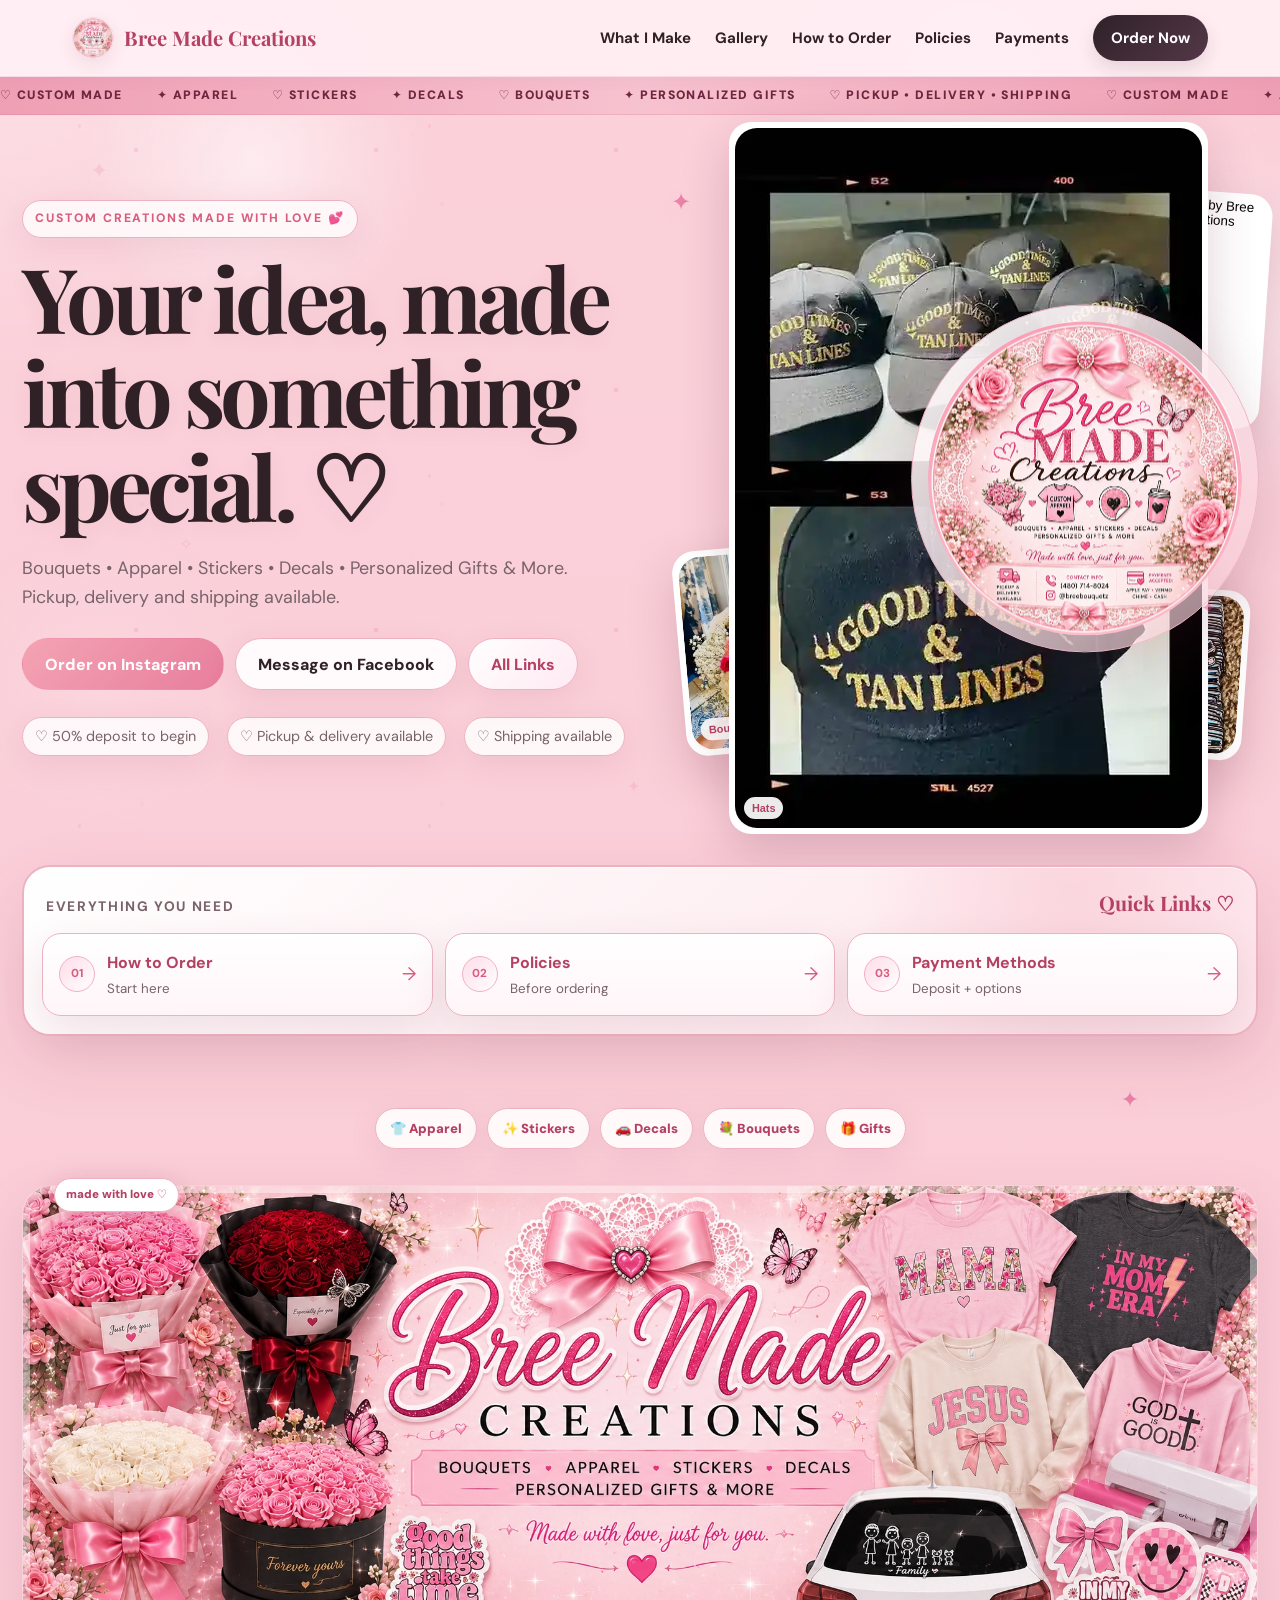
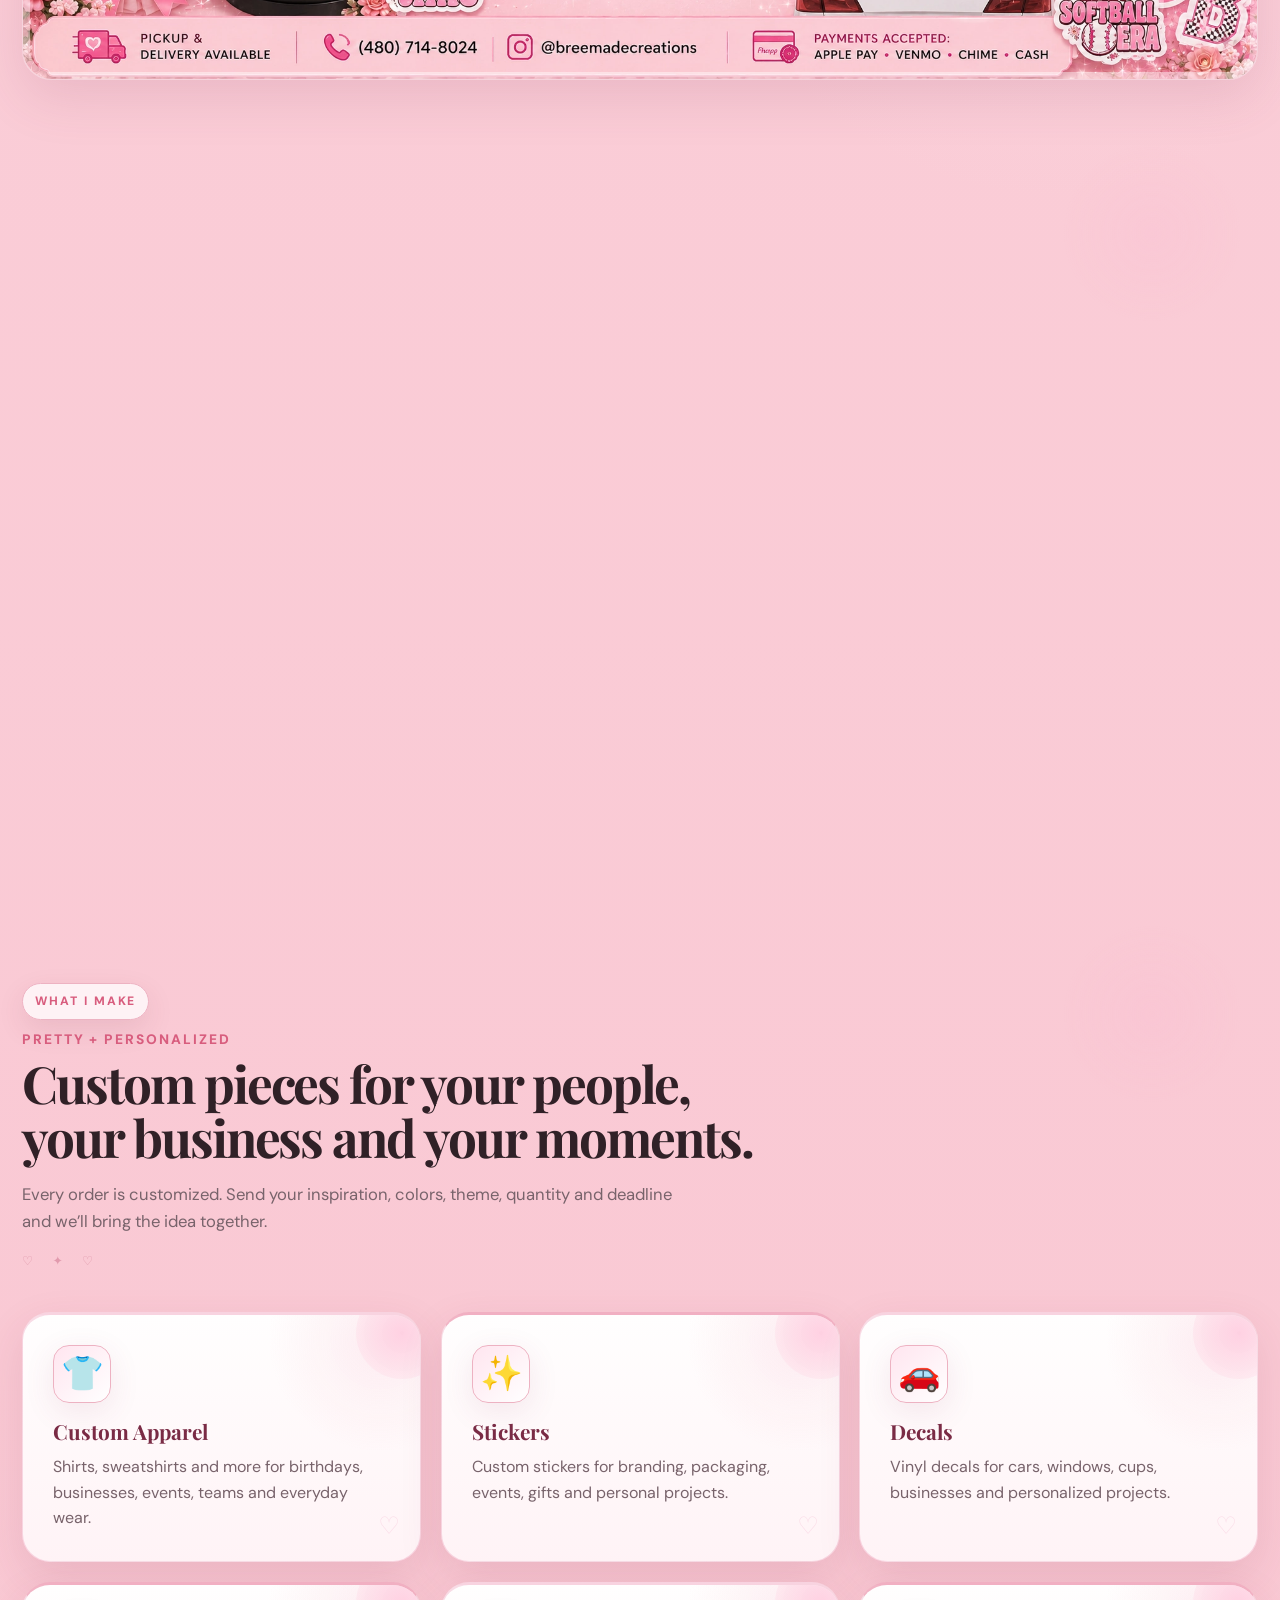
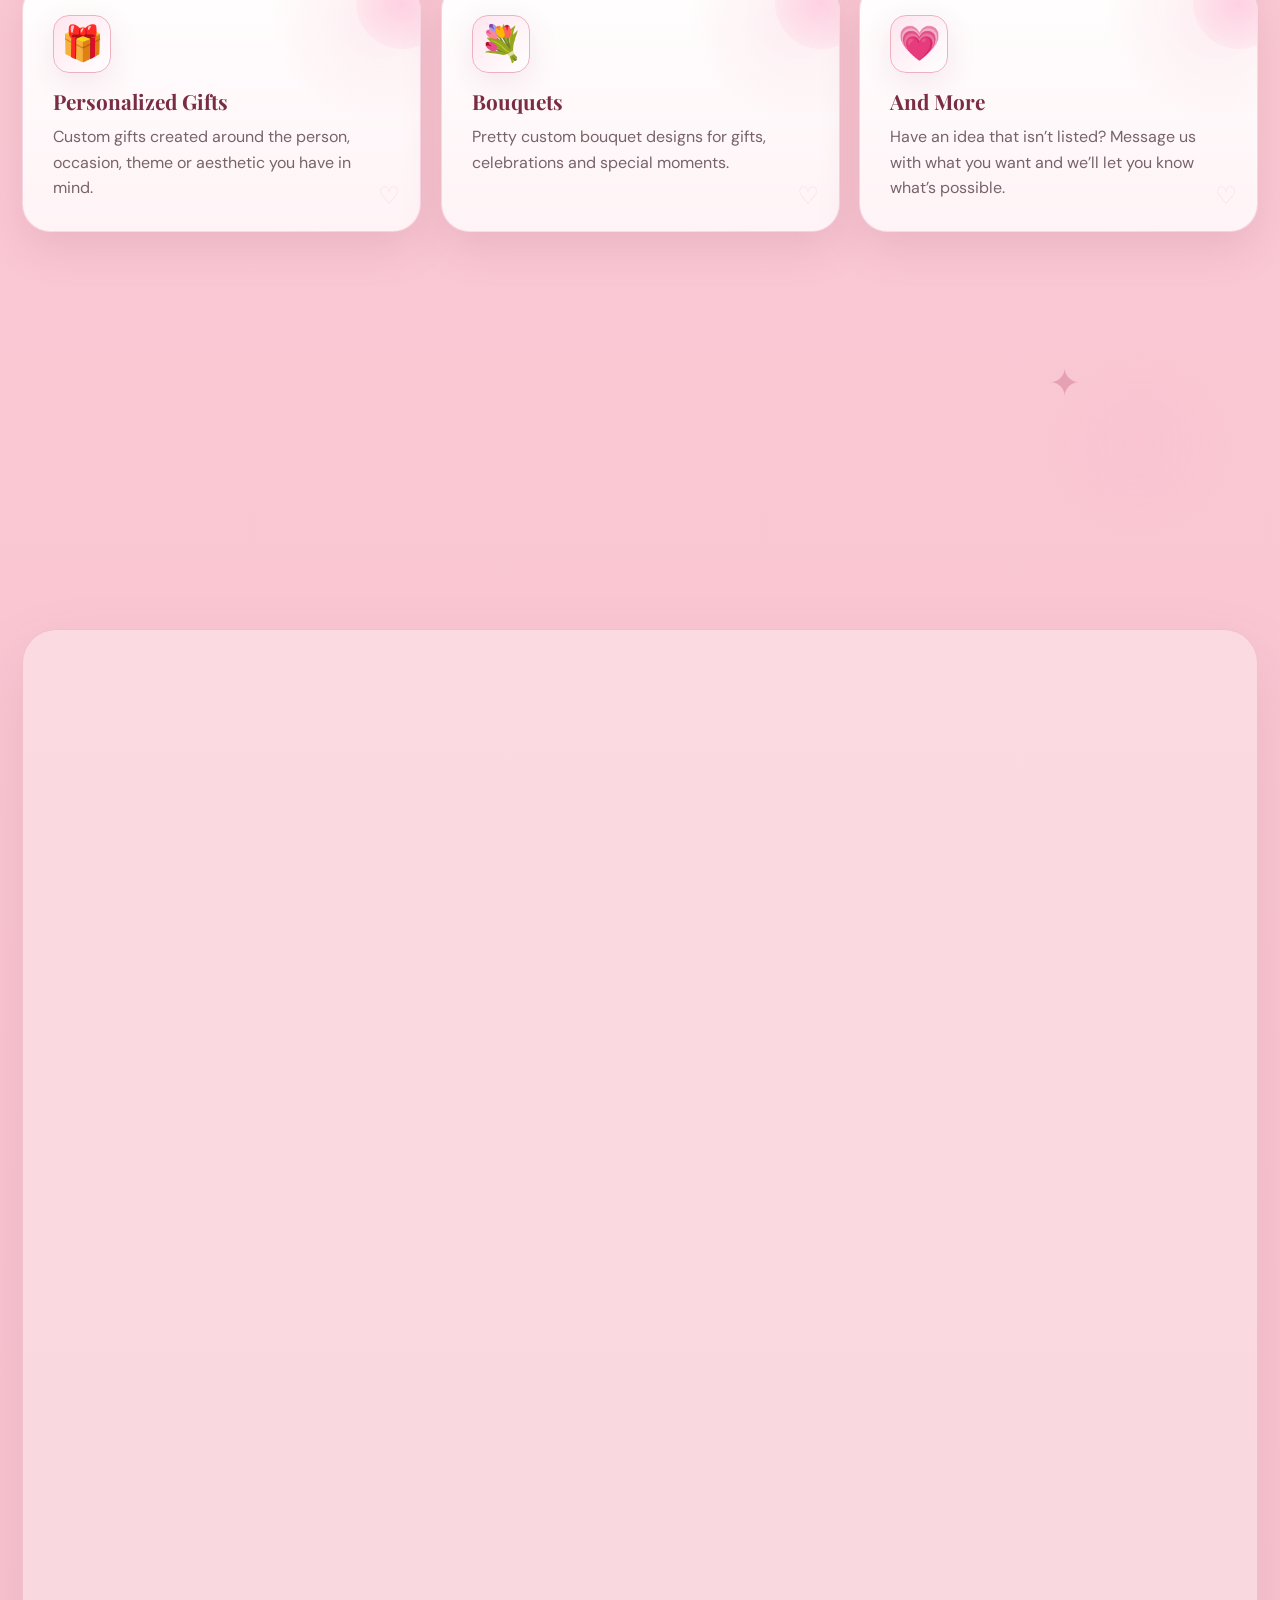
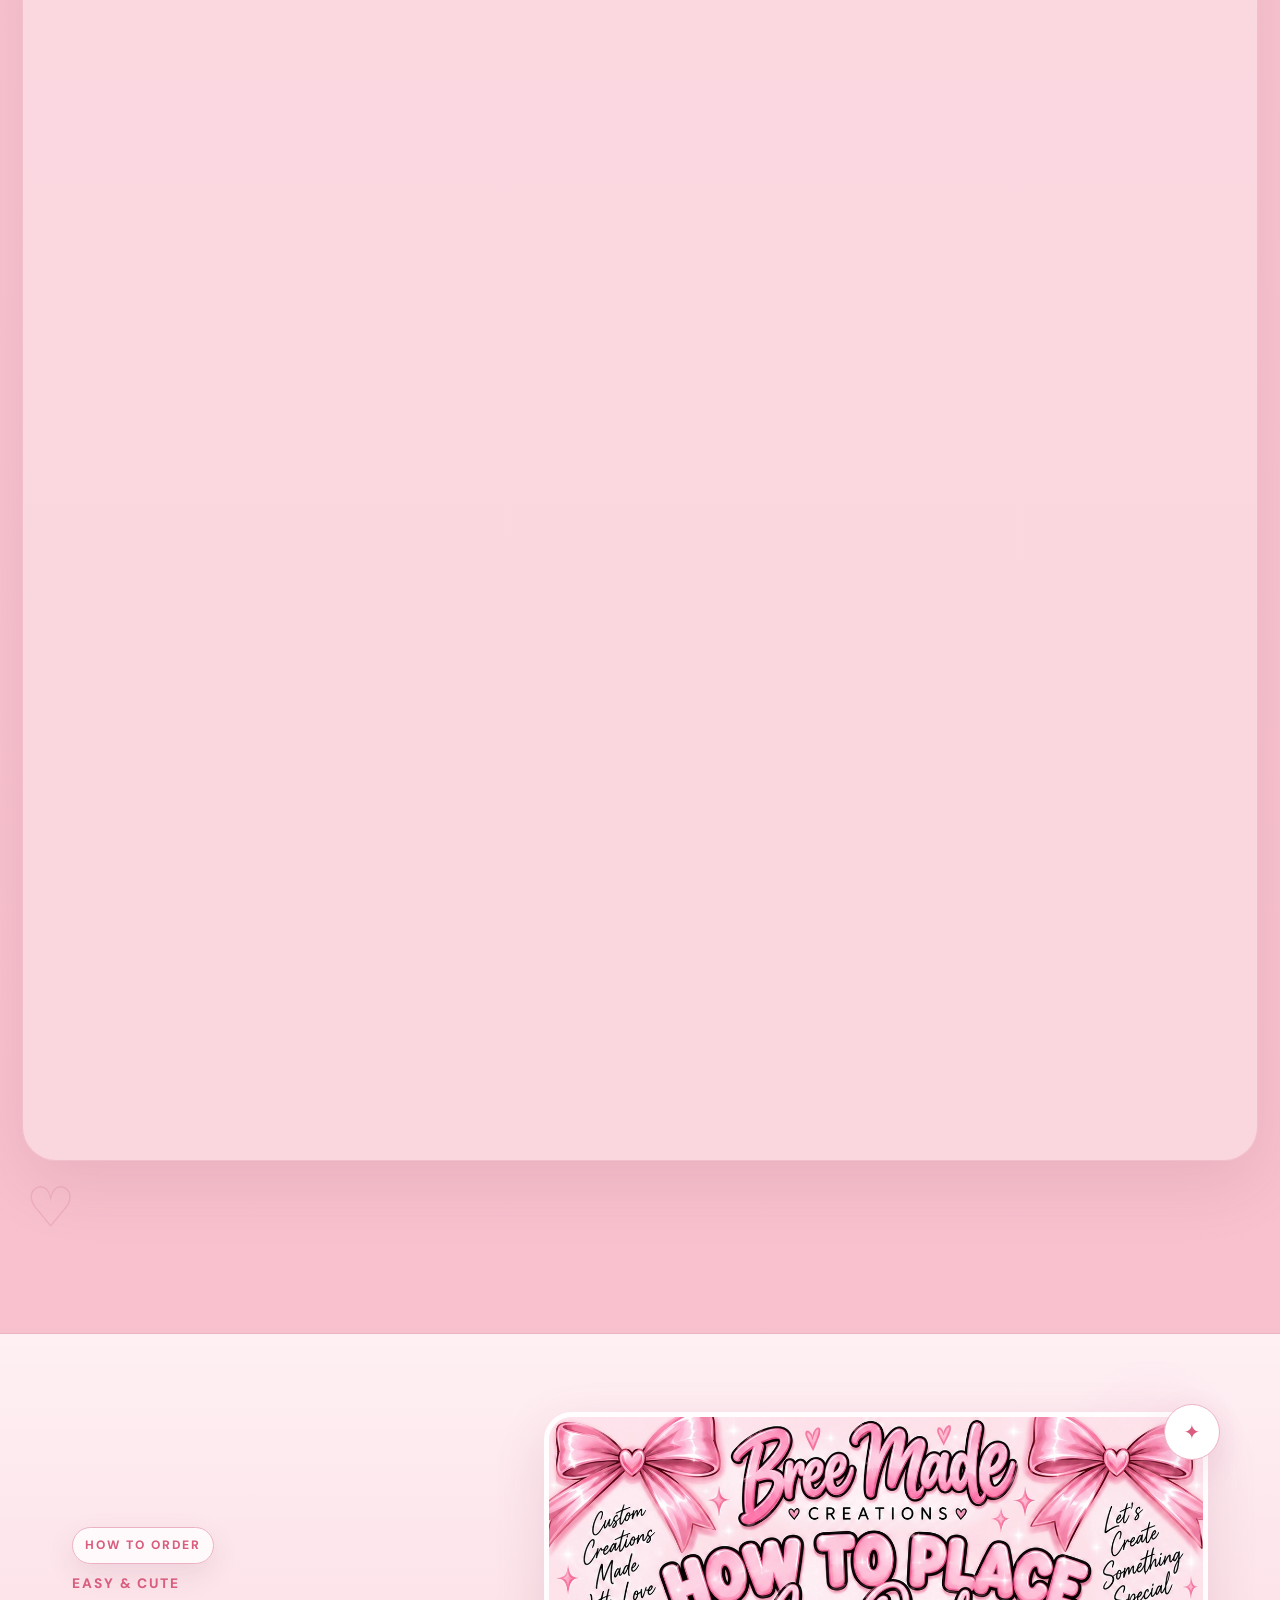
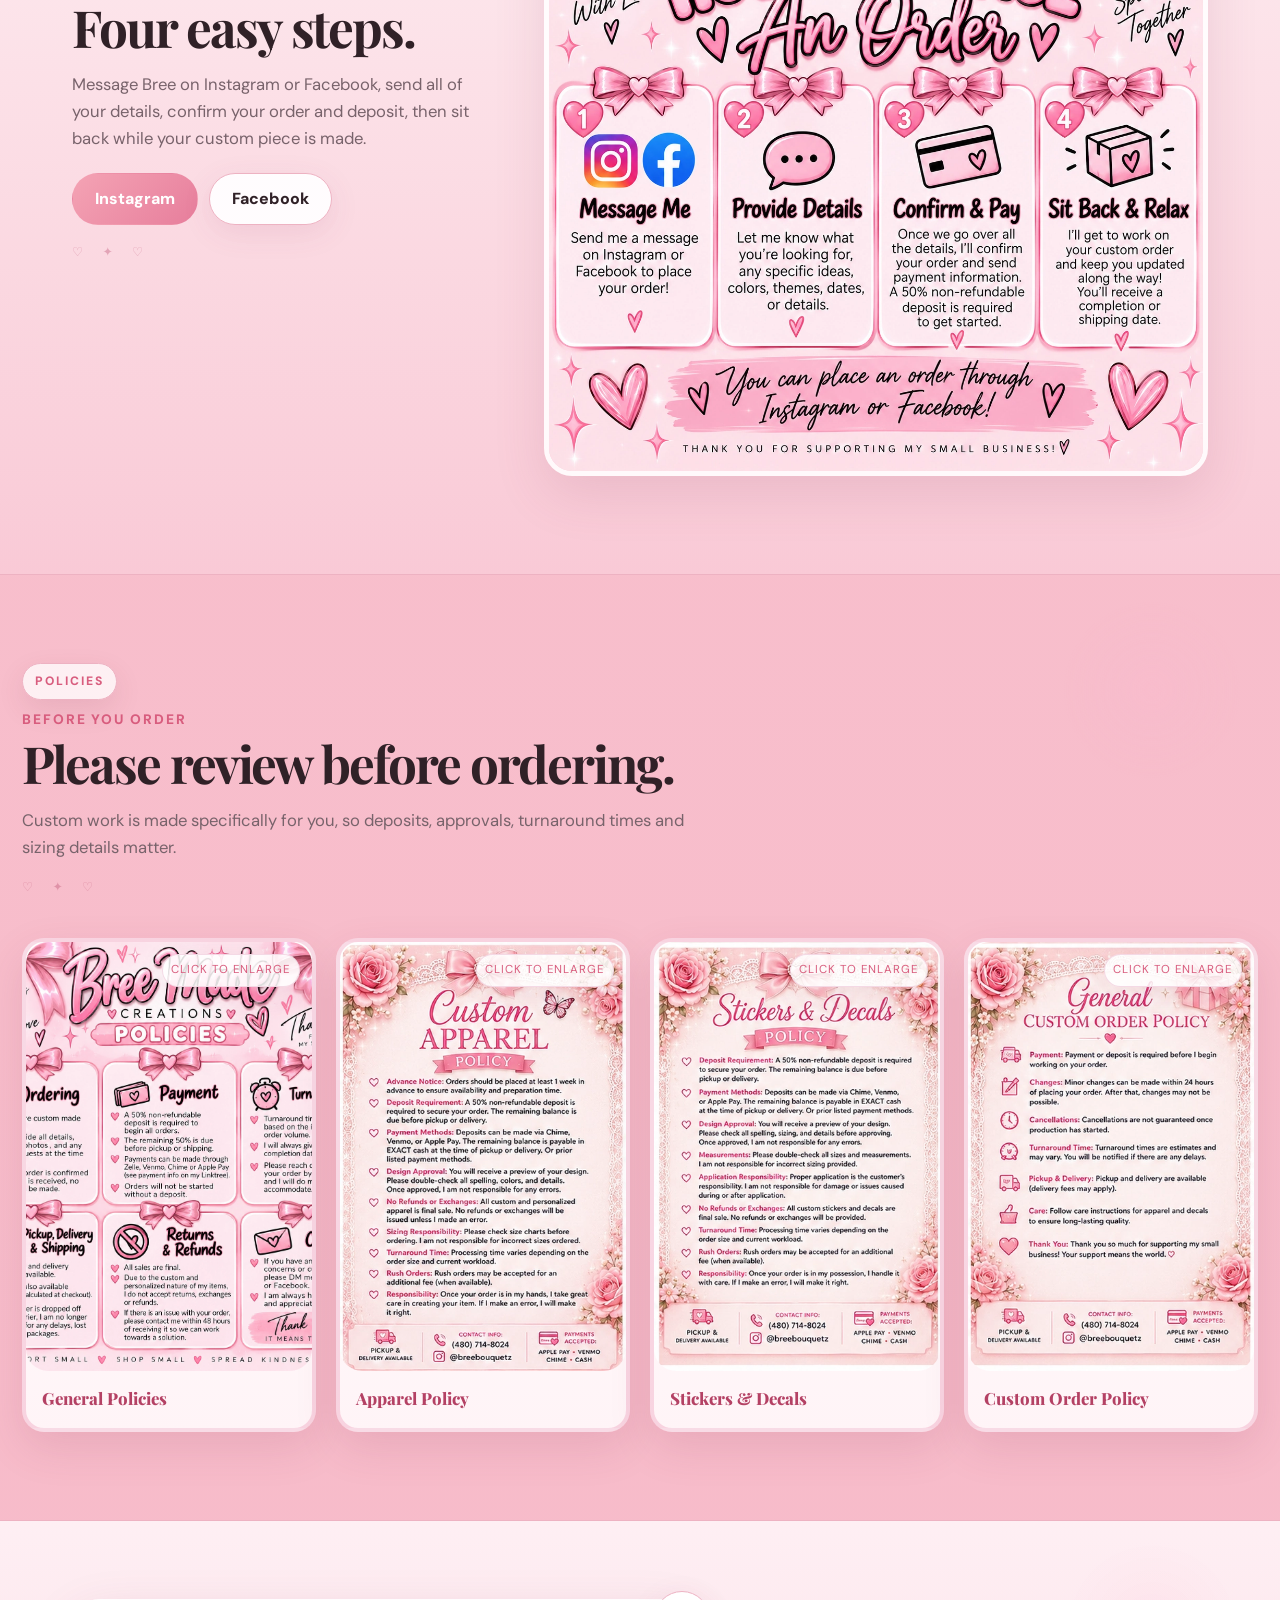
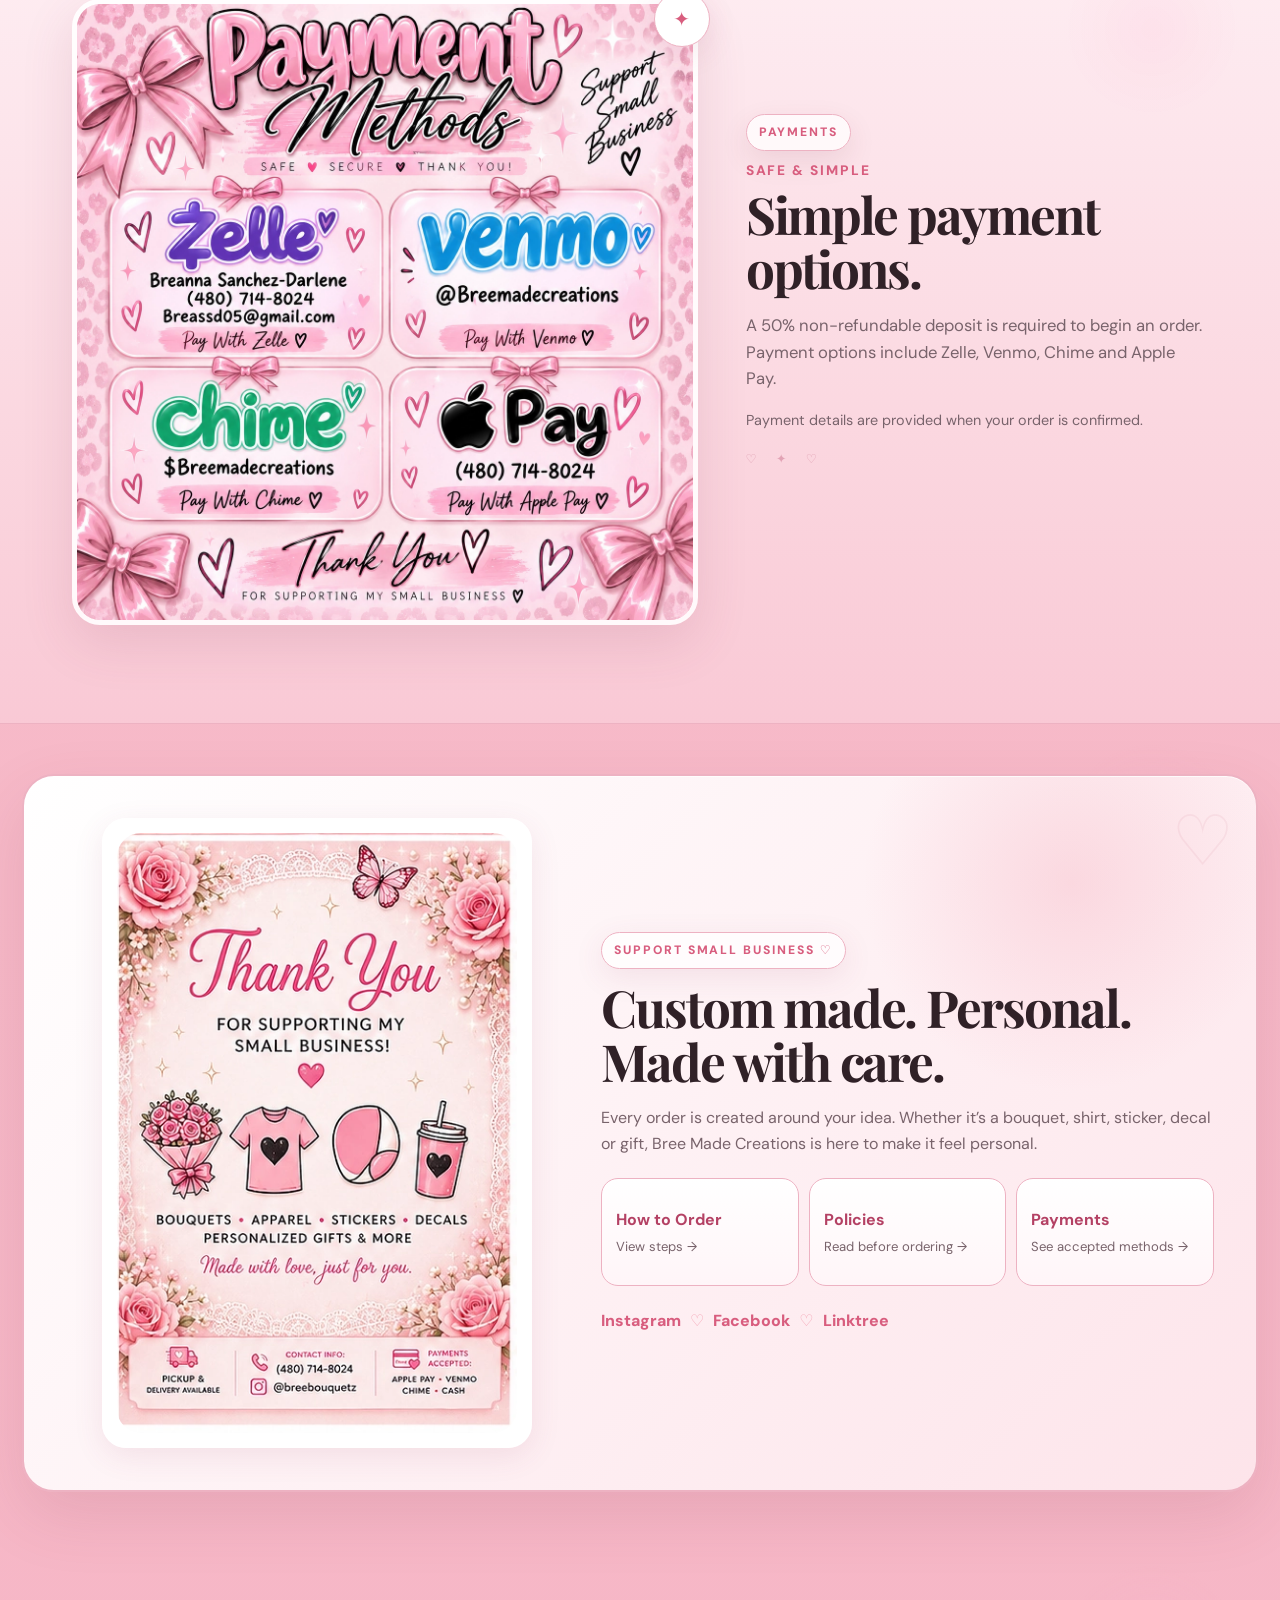
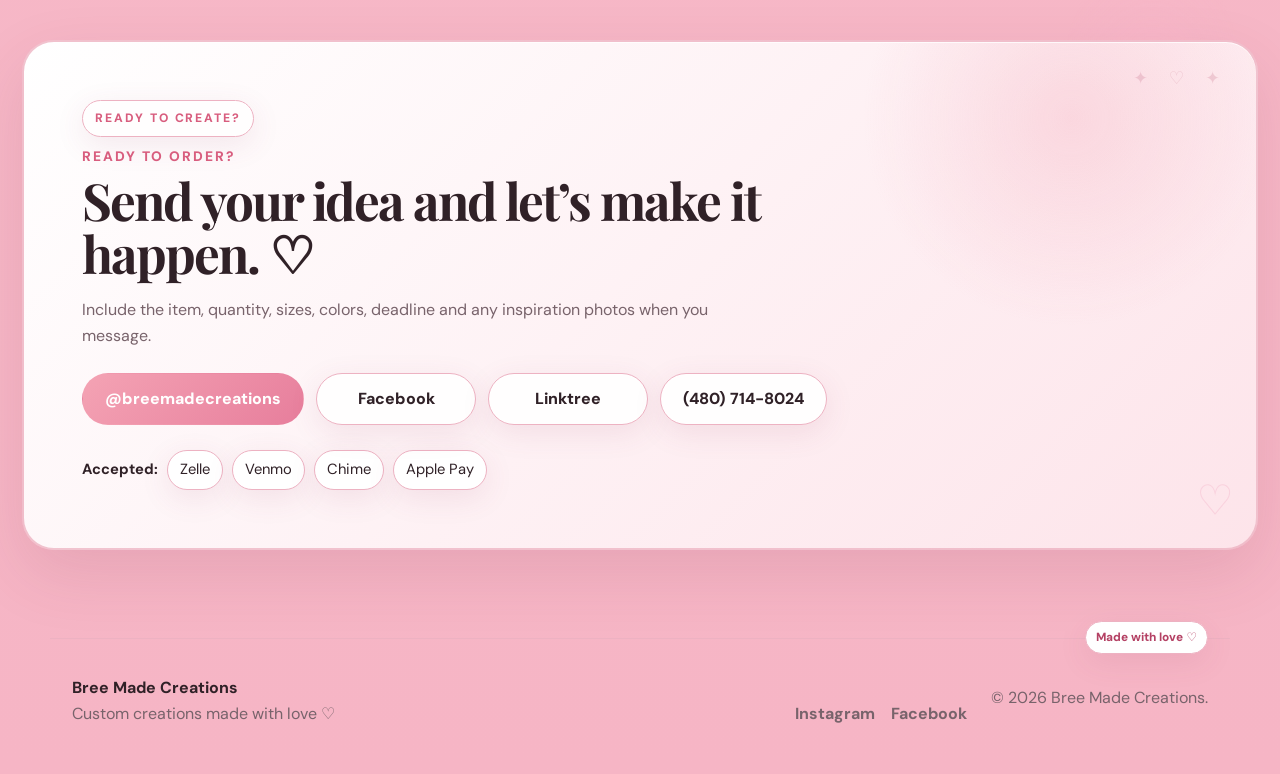
==== commit ef837cdc: "Embed new shirt photo and refresh layout" ====
--- a/index.html
+++ b/index.html
@@ -9,7 +9,7 @@
   <link rel="preconnect" href="https://fonts.googleapis.com">
   <link rel="preconnect" href="https://fonts.gstatic.com" crossorigin>
   <link href="https://fonts.googleapis.com/css2?family=DM+Sans:wght@400;500;600;700&family=Playfair+Display:wght@600;700&display=swap" rel="stylesheet">
-  <link rel="stylesheet" href="styles.css?v=12" />
+  <link rel="stylesheet" href="styles.css?v=13" />
 </head>
 <body>
   <div class="background-doodles" aria-hidden="true">
@@ -62,8 +62,8 @@
         <div class="hero-logo-card">
           <img src="assets/round-logo.webp?v=2" alt="Bree Made Creations logo with pink roses, bow, butterfly and product icons">
         </div>
-        <button class="hero-mini-photo hero-photo-one" data-image="assets/gallery/new-fall-shirts.webp" aria-label="View custom shirts">
-          <img src="assets/gallery/new-fall-shirts.webp?v=1" alt="Custom shirts by Bree Made Creations">
+        <button class="hero-mini-photo hero-photo-one" data-image="embedded-new-shirt" aria-label="View custom shirts">
+          <img data-new-shirt alt="Custom shirts by Bree Made Creations">
           <span>Custom Apparel</span>
         </button>
         <button class="hero-mini-photo hero-photo-two" data-image="assets/gallery/bouquet-pink-fresh.webp" aria-label="View custom bouquet">
@@ -73,6 +73,10 @@
         <button class="hero-mini-photo hero-photo-three" data-image="assets/gallery/stickers-2toneclassics.webp" aria-label="View custom stickers">
           <img src="assets/gallery/stickers-2toneclassics.webp?v=2" alt="Custom stickers">
           <span>Stickers</span>
+        </button>
+        <button class="hero-mini-photo hero-photo-four" data-image="assets/gallery/hats-tan-lines.webp" aria-label="View custom hats">
+          <img src="assets/gallery/hats-tan-lines.webp?v=2" alt="Custom hats by Bree Made Creations">
+          <span>Hats</span>
         </button>
       </div>
     
@@ -116,7 +120,7 @@
     <section class="section fresh-drop scroll-section" aria-label="Featured recent custom shirts">
       <div class="fresh-drop-card reveal-up">
         <div class="fresh-drop-copy">
-          <span class="eyebrow">FRESH OFF THE PRESS ✦</span>
+          <span class="eyebrow">FRESH OFF THE PRESS ✦</span><span class="fresh-script">made just for you ♡</span>
           <h2><span class="title-kicker">new custom apparel</span>Made to match your vibe.</h2>
           <p>From names and team themes to faith-based designs and seasonal drops, Bree can turn your idea into something you’ll actually want to wear.</p>
           <div class="fresh-badges">
@@ -126,8 +130,8 @@
           </div>
           <a class="btn primary" href="#contact">Create Yours</a>
         </div>
-        <button class="fresh-drop-photo reveal-scale" data-image="assets/gallery/new-fall-shirts.webp" aria-label="Open custom shirts photo">
-          <img src="assets/gallery/new-fall-shirts.webp?v=1" alt="Two custom Bree Made Creations shirts featuring Tyler soccer lettering and a Jesus is my light design">
+        <button class="fresh-drop-photo reveal-scale" data-image="embedded-new-shirt" aria-label="Open custom shirts photo">
+          <img data-new-shirt alt="Two custom Bree Made Creations shirts featuring Tyler soccer lettering and a Jesus is my light design">
           <span class="photo-sticker sticker-top">NEW ✦</span>
           <span class="photo-sticker sticker-bottom">CUSTOM APPAREL ♡</span>
         </button>
@@ -160,8 +164,8 @@
       </div>
 
       <div class="featured-gallery editorial-gallery">
-        <button class="featured-card gallery-xl reveal-up" data-image="assets/gallery/new-fall-shirts.webp">
-          <img src="assets/gallery/new-fall-shirts.webp?v=1" alt="Custom Tyler soccer shirt and Jesus is my light shirt">
+        <button class="featured-card gallery-xl reveal-up" data-image="embedded-new-shirt">
+          <img data-new-shirt alt="Custom Tyler soccer shirt and Jesus is my light shirt">
           <div class="gallery-caption simple-caption"><span class="gallery-tag">Apparel</span></div>
         </button>
 
@@ -347,6 +351,6 @@
     <img src="" alt="">
   </div>
 
-  <script src="script.js"></script>
+  <script src="script.js?v=13"></script>
 </body>
 </html>
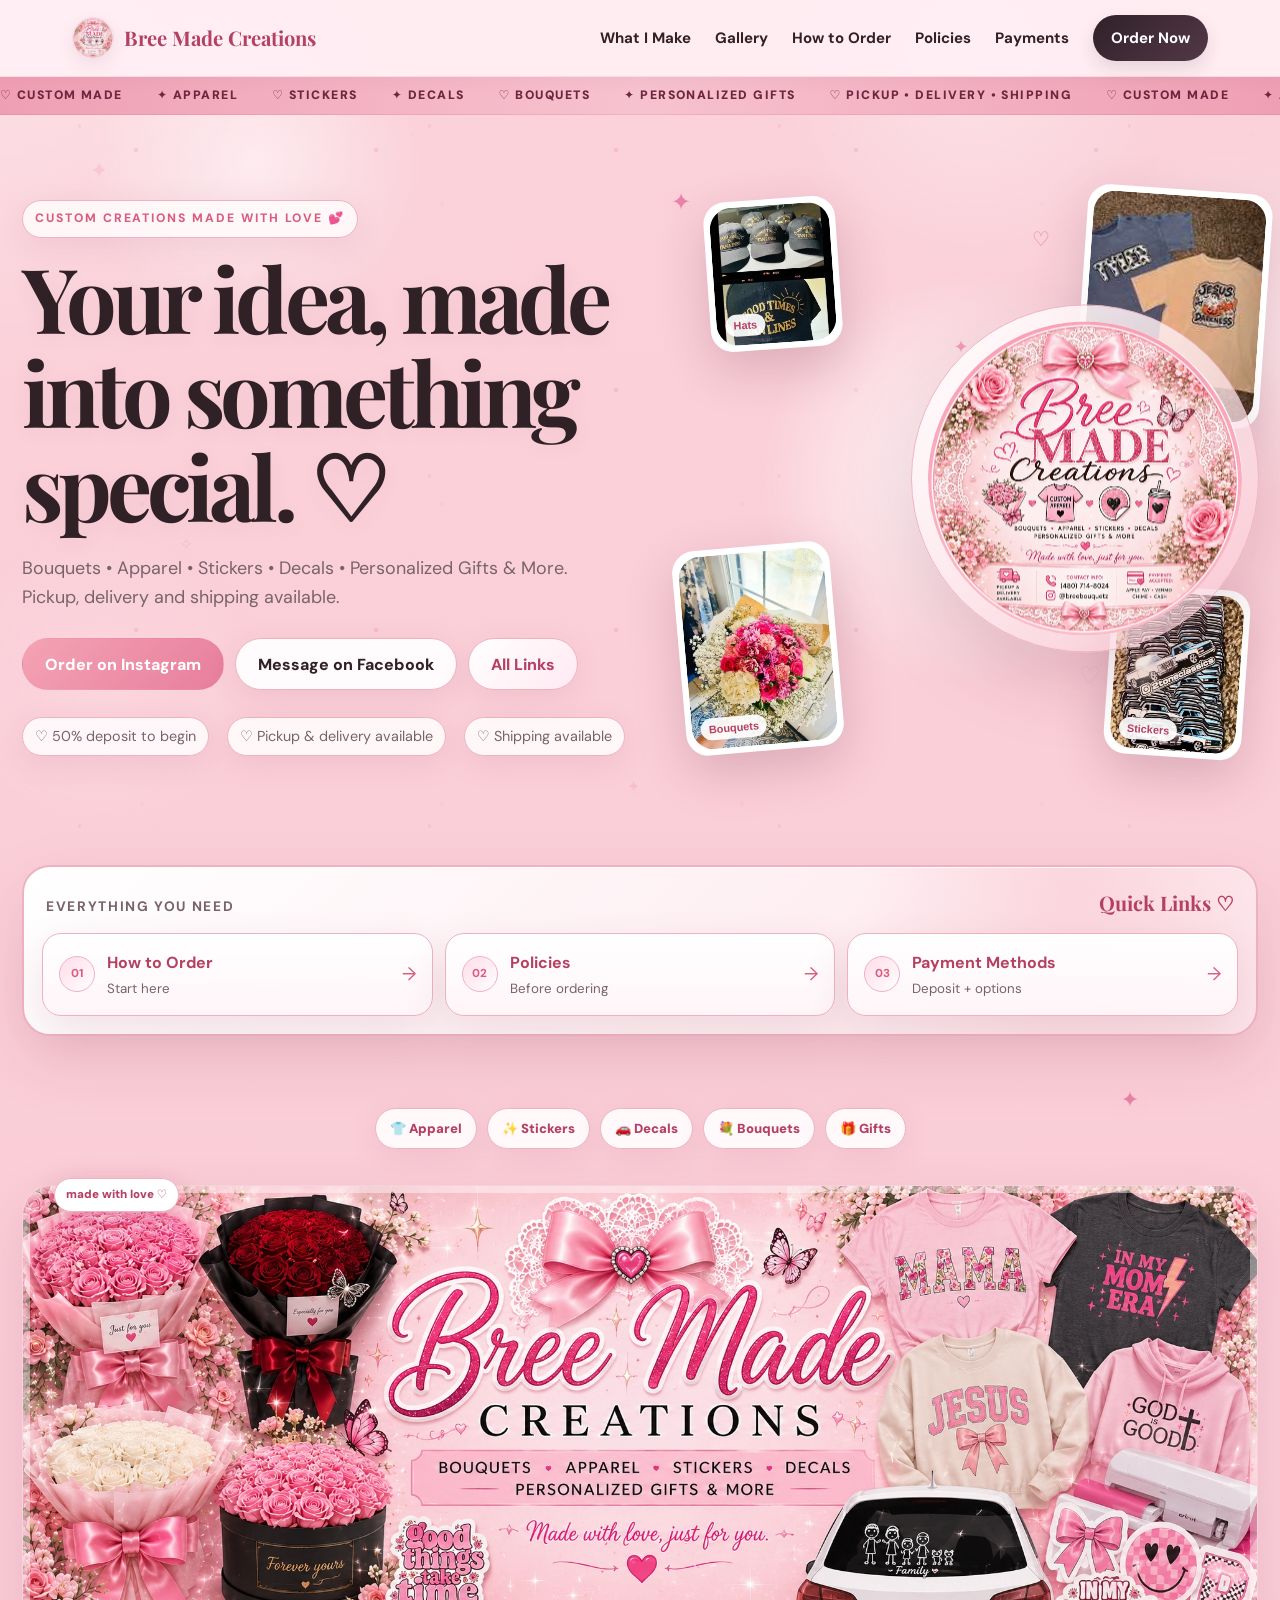
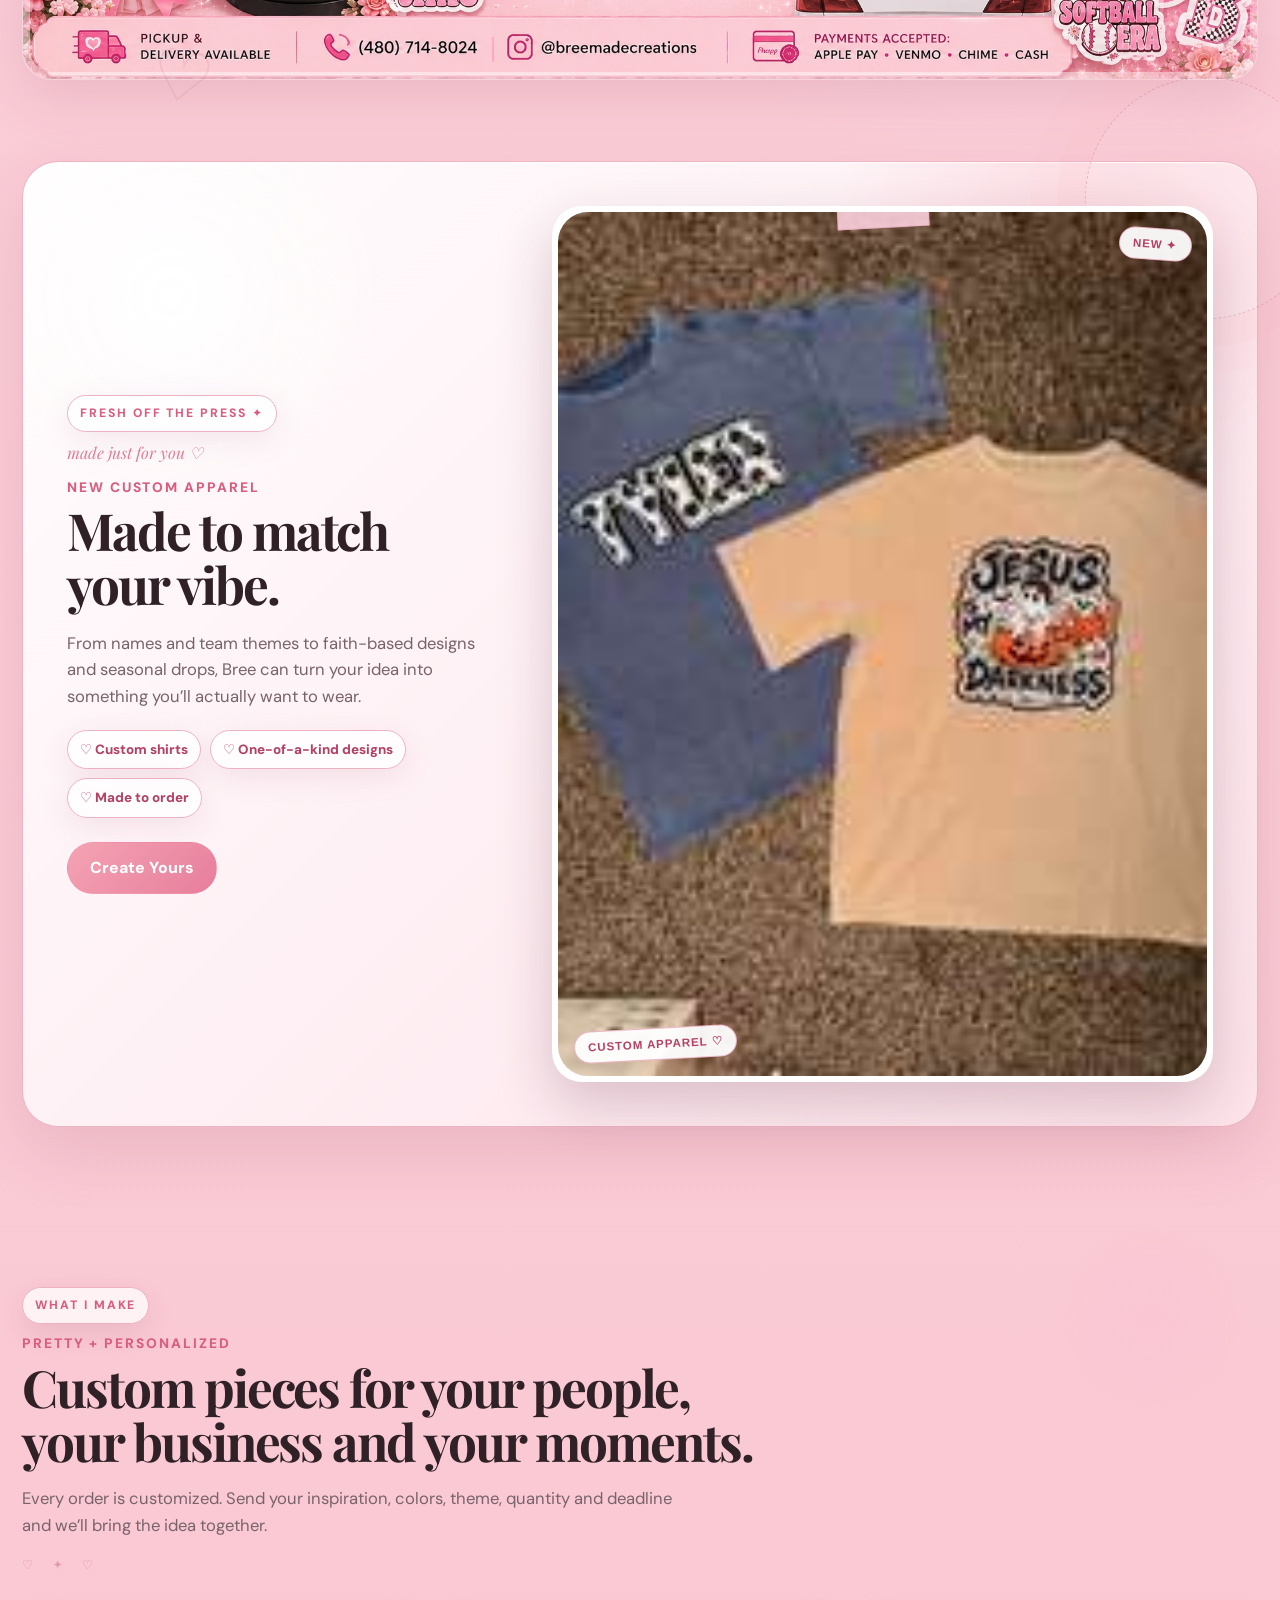
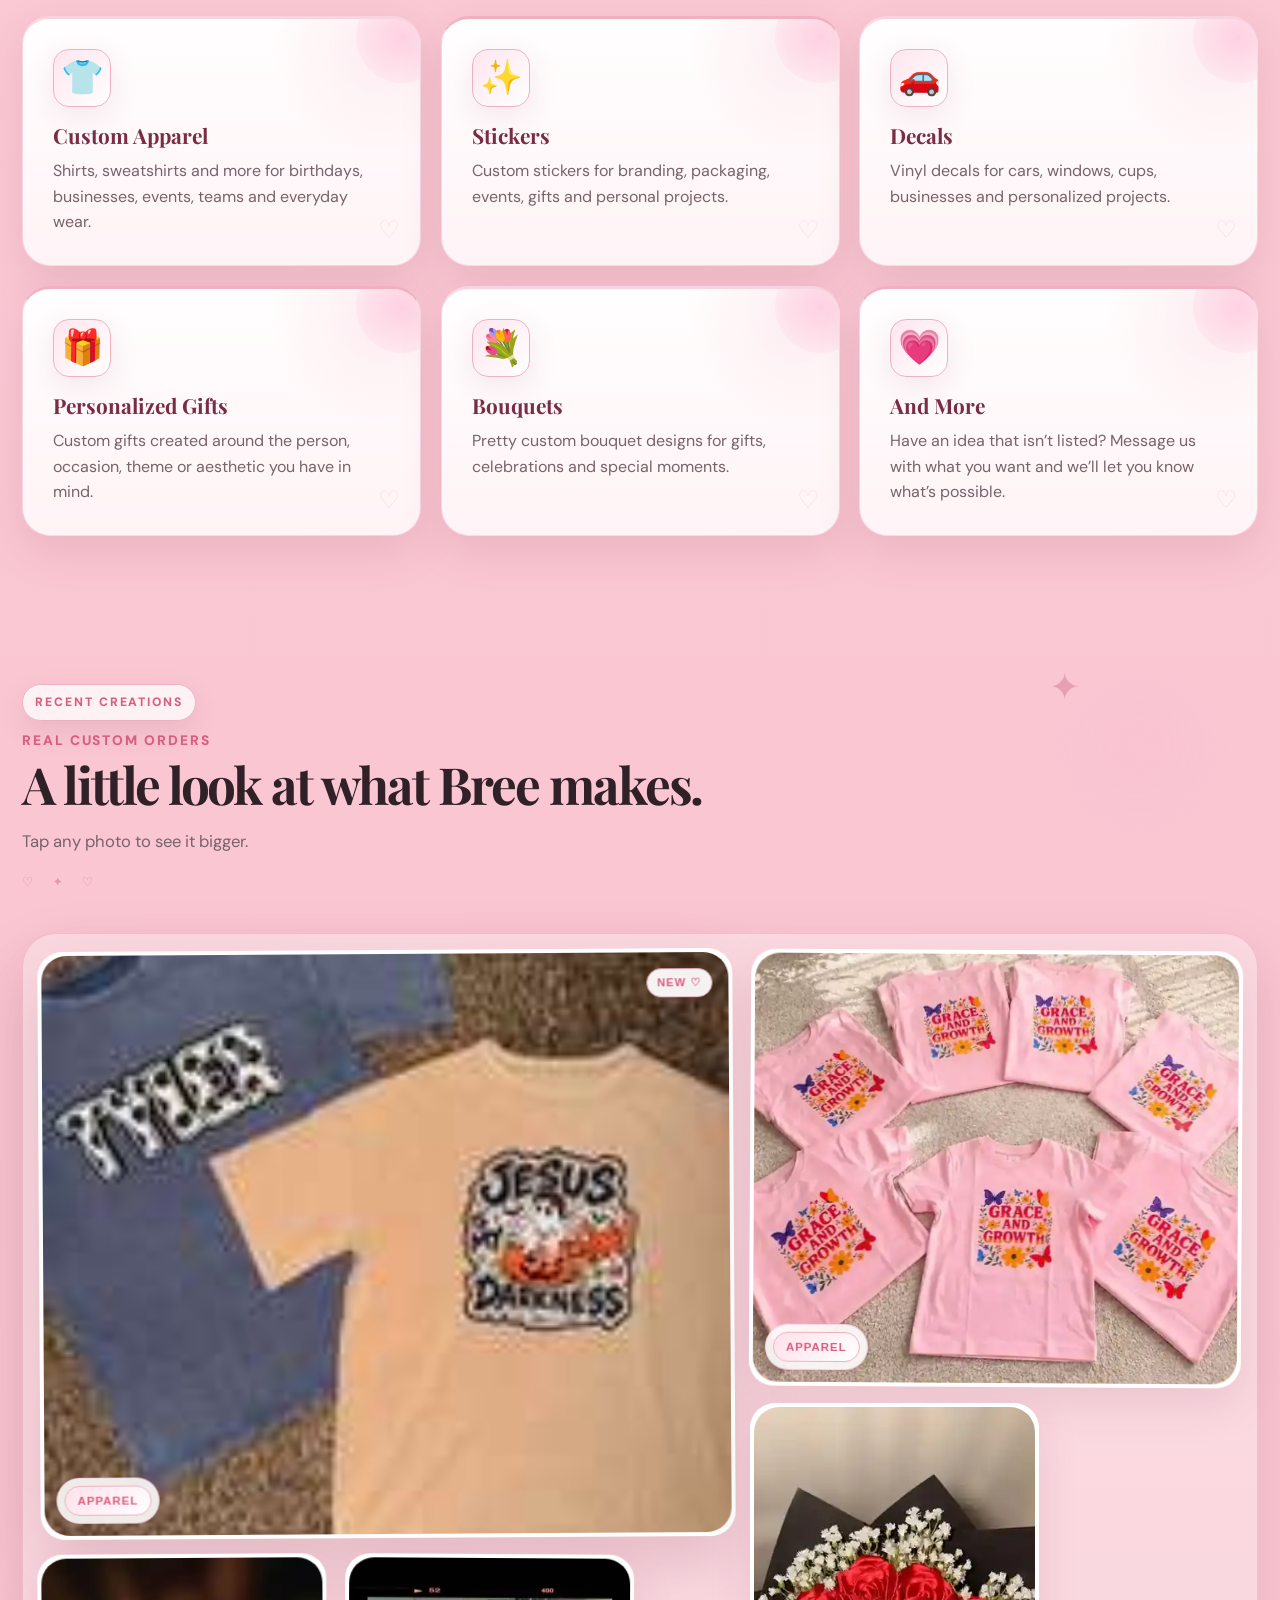
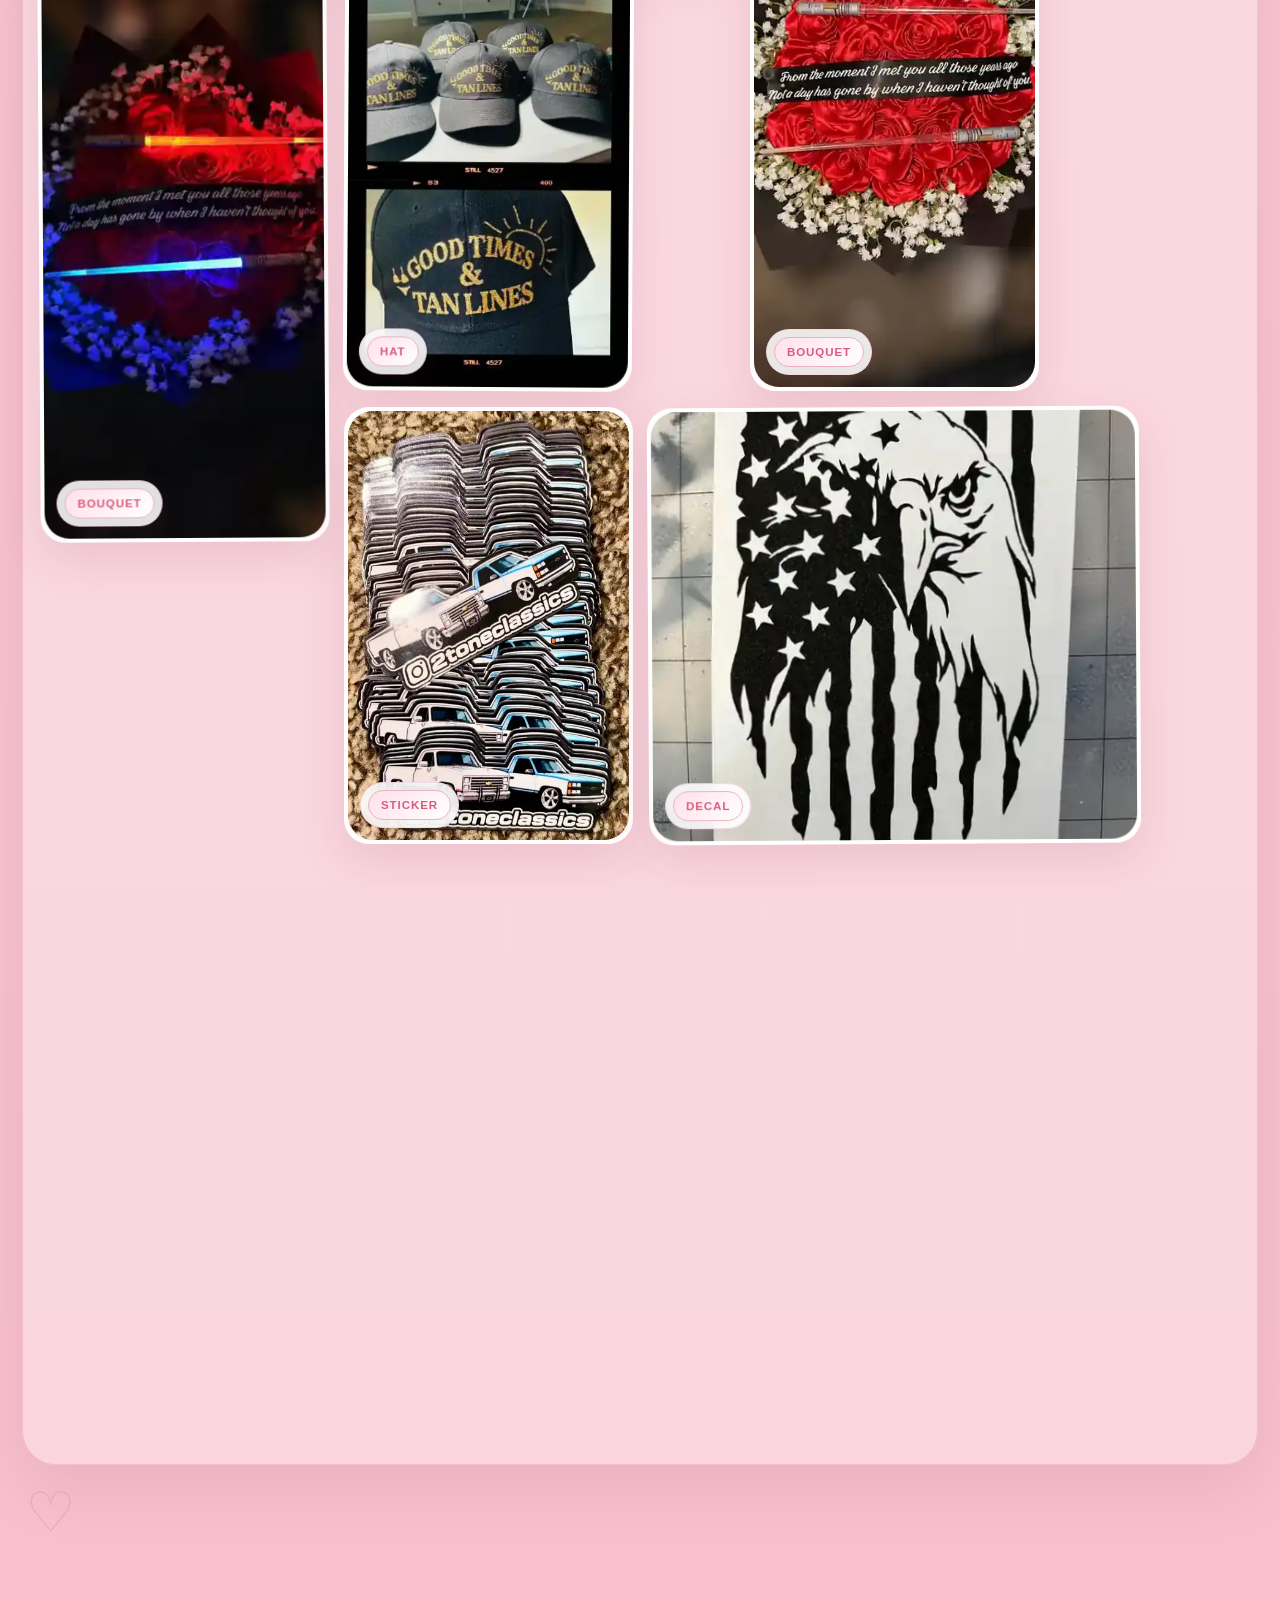
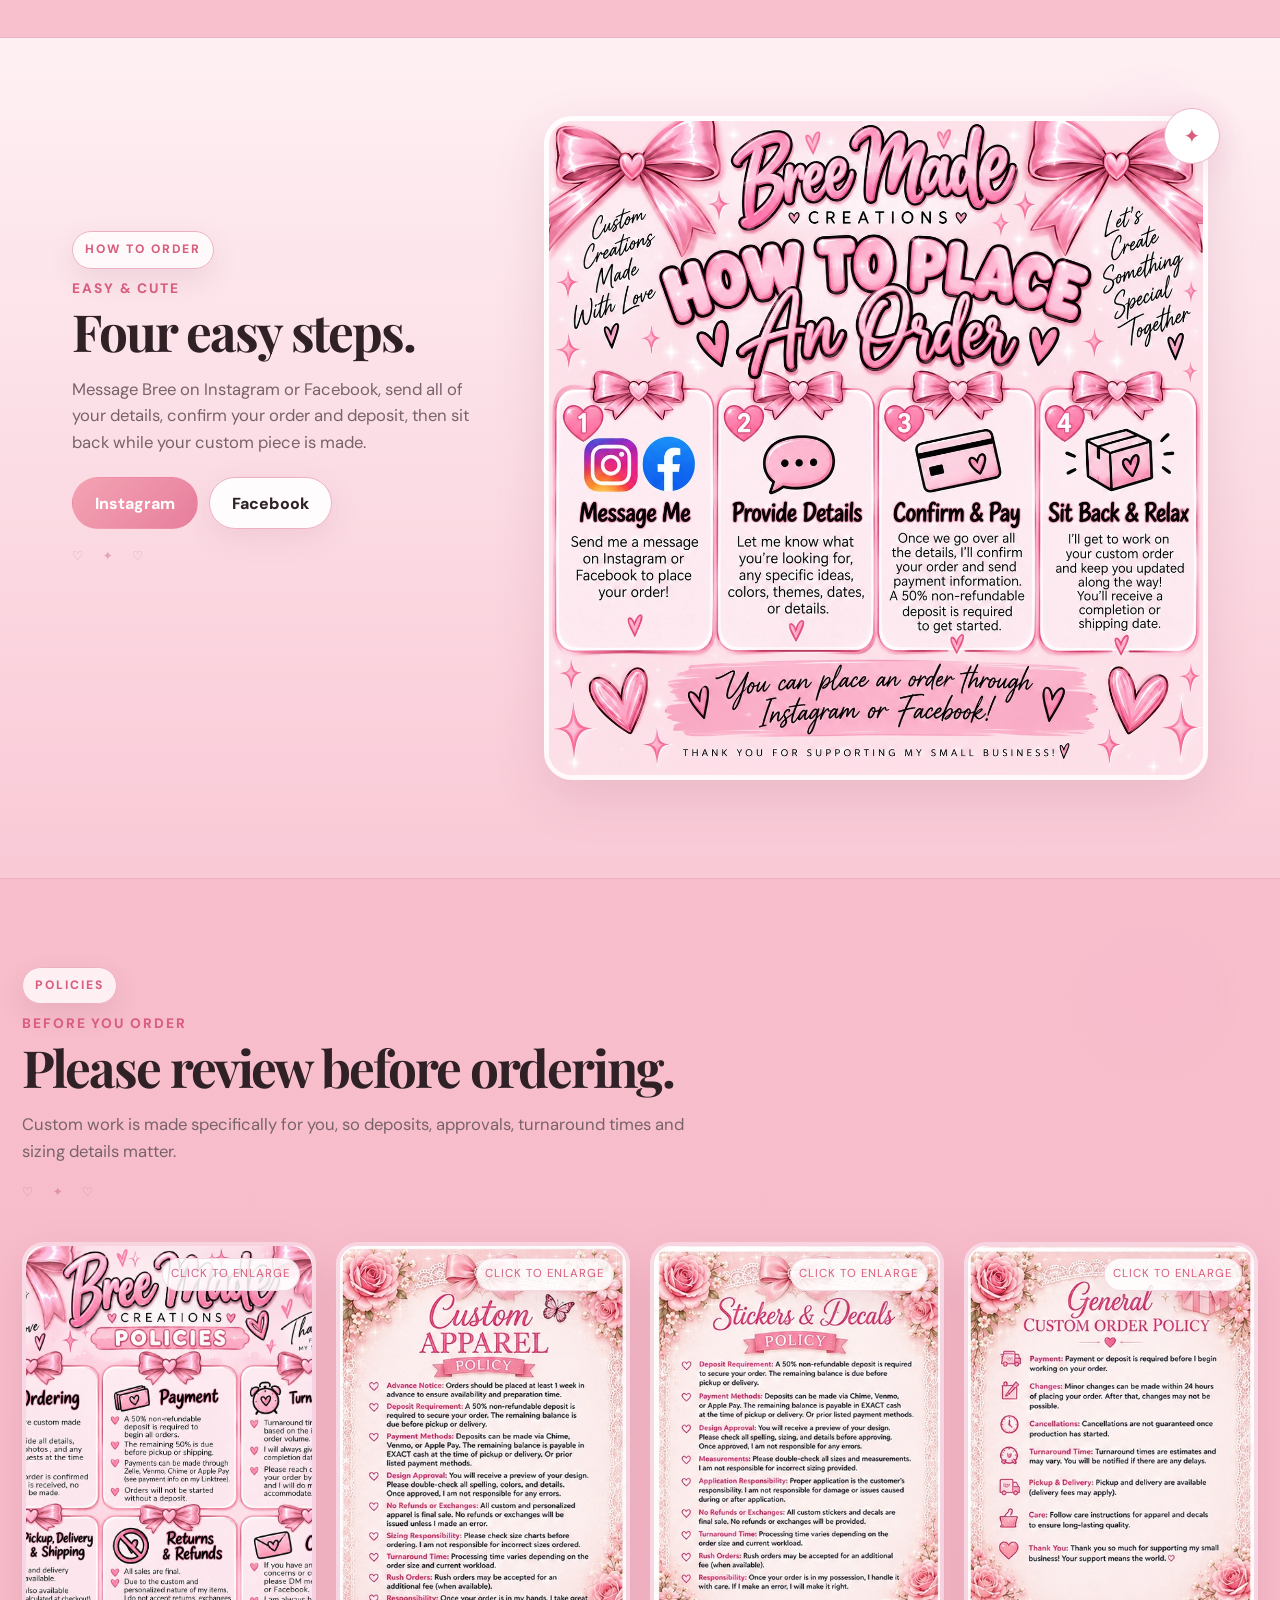
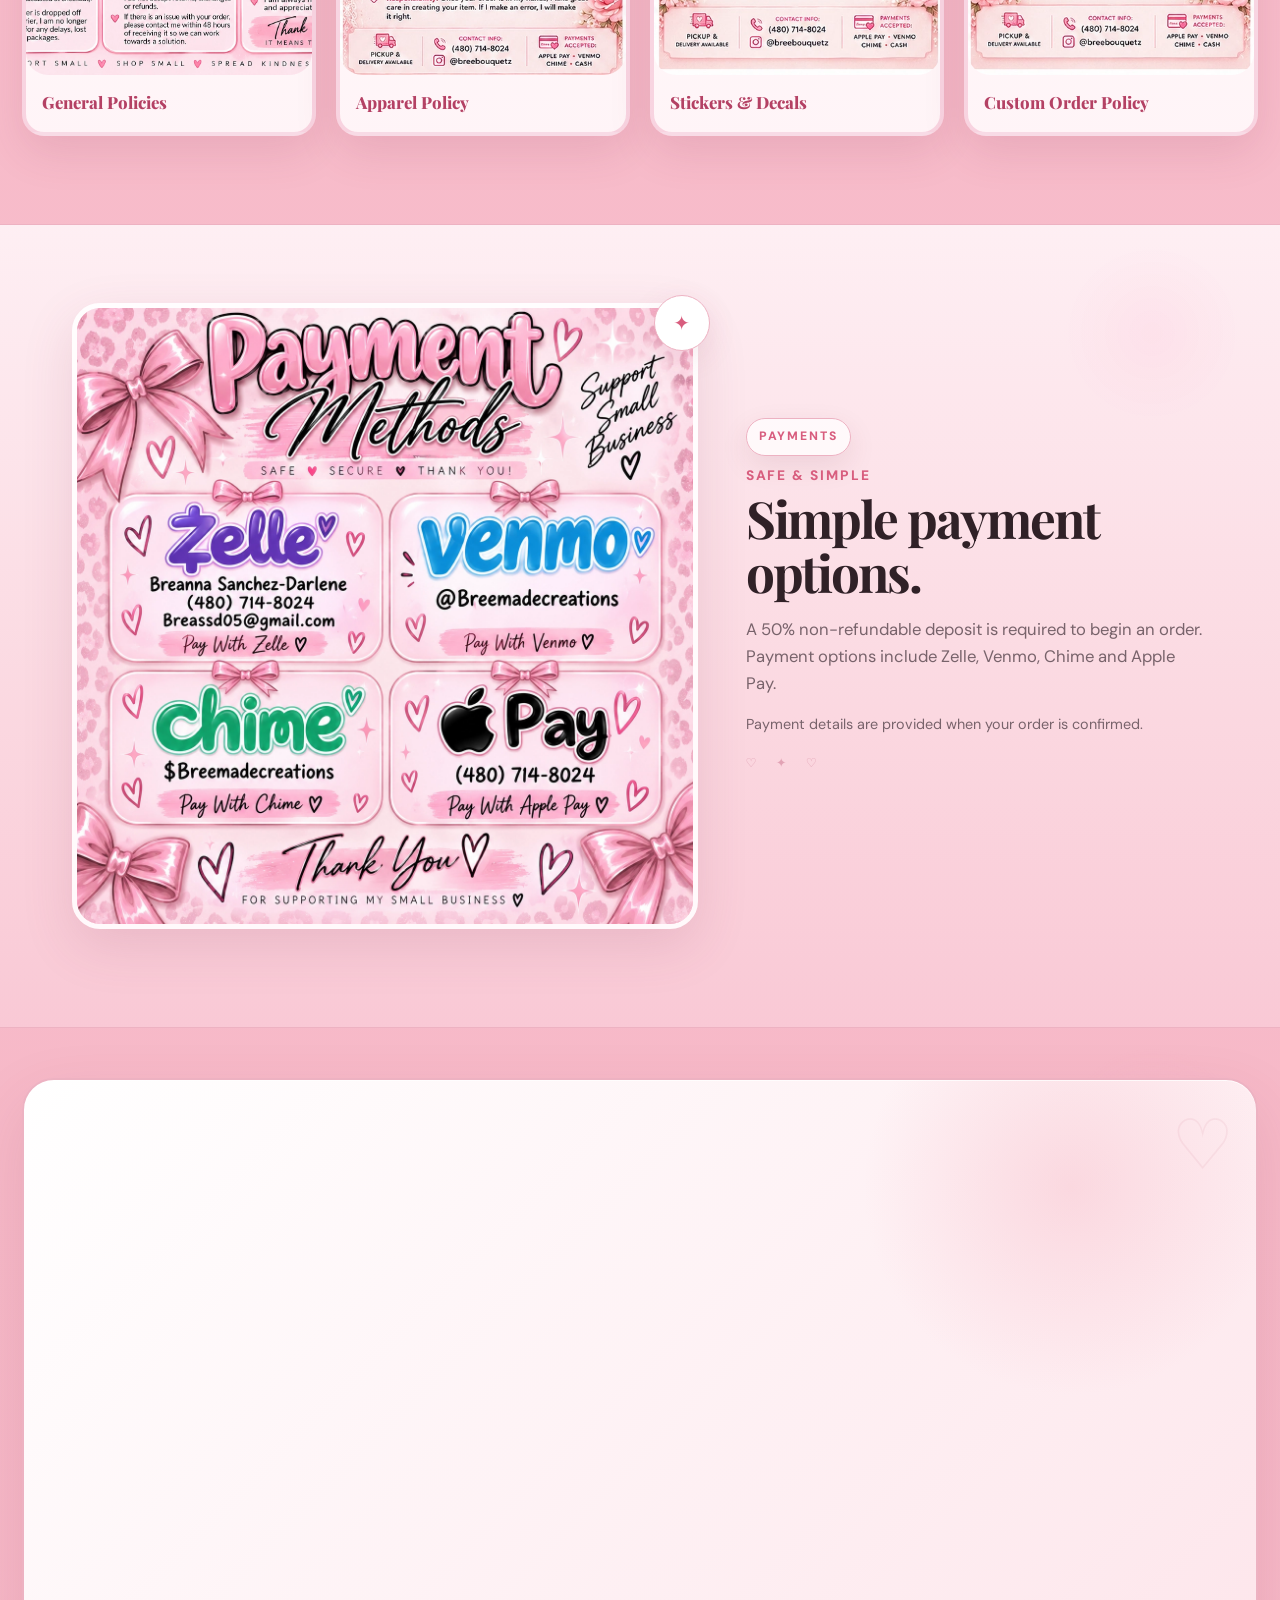
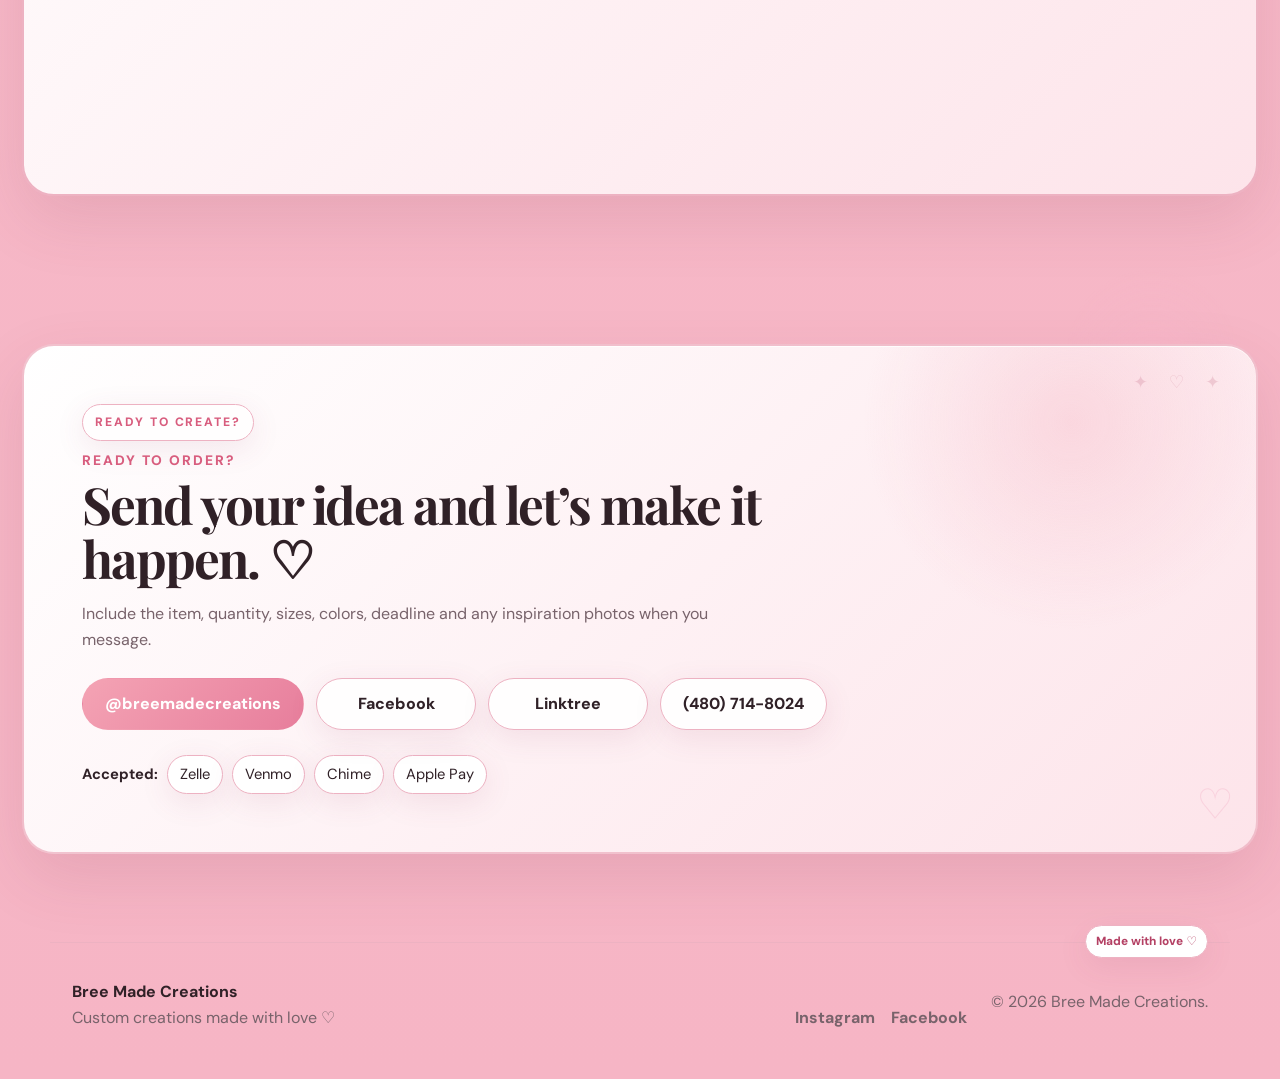
==== commit a1d5cb8b: "Upload Tyler and Jesus shirts photo and wire it into the site" ====
--- a/index.html
+++ b/index.html
@@ -9,7 +9,7 @@
   <link rel="preconnect" href="https://fonts.googleapis.com">
   <link rel="preconnect" href="https://fonts.gstatic.com" crossorigin>
   <link href="https://fonts.googleapis.com/css2?family=DM+Sans:wght@400;500;600;700&family=Playfair+Display:wght@600;700&display=swap" rel="stylesheet">
-  <link rel="stylesheet" href="styles.css?v=13" />
+  <link rel="stylesheet" href="styles.css?v=14" />
 </head>
 <body>
   <div class="background-doodles" aria-hidden="true">
@@ -62,8 +62,8 @@
         <div class="hero-logo-card">
           <img src="assets/round-logo.webp?v=2" alt="Bree Made Creations logo with pink roses, bow, butterfly and product icons">
         </div>
-        <button class="hero-mini-photo hero-photo-one" data-image="embedded-new-shirt" aria-label="View custom shirts">
-          <img data-new-shirt alt="Custom shirts by Bree Made Creations">
+        <button class="hero-mini-photo hero-photo-one" data-image="assets/gallery/tyler-jesus-shirts-v2.jpg" aria-label="View custom shirts">
+          <img src="assets/gallery/tyler-jesus-shirts-v2.jpg?v=1" alt="Custom shirts by Bree Made Creations">
           <span>Custom Apparel</span>
         </button>
         <button class="hero-mini-photo hero-photo-two" data-image="assets/gallery/bouquet-pink-fresh.webp" aria-label="View custom bouquet">
@@ -130,8 +130,8 @@
           </div>
           <a class="btn primary" href="#contact">Create Yours</a>
         </div>
-        <button class="fresh-drop-photo reveal-scale" data-image="embedded-new-shirt" aria-label="Open custom shirts photo">
-          <img data-new-shirt alt="Two custom Bree Made Creations shirts featuring Tyler soccer lettering and a Jesus is my light design">
+        <button class="fresh-drop-photo reveal-scale" data-image="assets/gallery/tyler-jesus-shirts-v2.jpg" aria-label="Open custom shirts photo">
+          <img src="assets/gallery/tyler-jesus-shirts-v2.jpg?v=1" alt="Two custom Bree Made Creations shirts featuring Tyler soccer lettering and a Jesus is my light design">
           <span class="photo-sticker sticker-top">NEW ✦</span>
           <span class="photo-sticker sticker-bottom">CUSTOM APPAREL ♡</span>
         </button>
@@ -164,8 +164,8 @@
       </div>
 
       <div class="featured-gallery editorial-gallery">
-        <button class="featured-card gallery-xl reveal-up" data-image="embedded-new-shirt">
-          <img data-new-shirt alt="Custom Tyler soccer shirt and Jesus is my light shirt">
+        <button class="featured-card gallery-xl reveal-up" data-image="assets/gallery/tyler-jesus-shirts-v2.jpg">
+          <img src="assets/gallery/tyler-jesus-shirts-v2.jpg?v=1" alt="Custom Tyler soccer shirt and Jesus is my light shirt">
           <div class="gallery-caption simple-caption"><span class="gallery-tag">Apparel</span></div>
         </button>
 
@@ -351,6 +351,6 @@
     <img src="" alt="">
   </div>
 
-  <script src="script.js?v=13"></script>
+  <script src="script.js?v=14"></script>
 </body>
 </html>
--- a/styles.css
+++ b/styles.css
@@ -2068,3 +2068,115 @@
     min-height: 340px;
   }
 }
+
+
+/* visible boutique polish v13 */
+.fresh-script {
+  display: block;
+  margin: -4px 0 14px;
+  font-family: "Playfair Display", serif;
+  font-style: italic;
+  color: var(--pink-dark);
+  font-size: 1rem;
+  opacity: .8;
+}
+
+.hero-photo-four {
+  width: 132px;
+  height: 150px;
+  left: 28px;
+  top: 26px;
+  transform: rotate(-4deg);
+}
+
+.hero-visual-collage::before {
+  content: "";
+  position: absolute;
+  width: 420px;
+  height: 420px;
+  border-radius: 50%;
+  background:
+    radial-gradient(circle at center, rgba(255,255,255,.86), rgba(255,255,255,.2) 55%, transparent 70%);
+  z-index: 0;
+}
+
+.hero-visual-collage .hero-logo-card,
+.hero-mini-photo {
+  position: relative;
+}
+
+.hero-mini-photo {
+  position: absolute;
+}
+
+.fresh-drop-card {
+  position: relative;
+  overflow: visible;
+}
+
+.fresh-drop-card::after {
+  content: "♡";
+  position: absolute;
+  right: -18px;
+  top: -28px;
+  font-size: 70px;
+  color: rgba(180,65,100,.10);
+  transform: rotate(12deg);
+  pointer-events: none;
+}
+
+.fresh-drop-photo::before {
+  content: "";
+  position: absolute;
+  width: 90px;
+  height: 28px;
+  left: 50%;
+  top: -14px;
+  transform: translateX(-50%) rotate(-3deg);
+  background: rgba(255,212,225,.88);
+  border: 1px solid rgba(226,121,157,.28);
+  box-shadow: 0 6px 16px rgba(122,43,69,.08);
+  z-index: 3;
+}
+
+.editorial-gallery .featured-card:first-child {
+  box-shadow: 0 26px 65px rgba(122,43,69,.18);
+}
+
+.editorial-gallery .featured-card:first-child::after {
+  content: "NEW ♡";
+  position: absolute;
+  top: 16px;
+  right: 16px;
+  padding: 7px 10px;
+  border-radius: 999px;
+  background: rgba(255,255,255,.94);
+  color: var(--pink-dark);
+  font-size: .7rem;
+  font-weight: 900;
+  letter-spacing: .08em;
+  border: 1px solid var(--line);
+  box-shadow: var(--shadow-soft);
+}
+
+.product-card {
+  transition: transform .25s ease, box-shadow .25s ease;
+}
+
+.product-card:hover {
+  transform: translateY(-8px) rotate(.25deg);
+}
+
+@media (max-width: 640px) {
+  .hero-photo-four {
+    width: 92px;
+    height: 108px;
+    left: 0;
+    top: 18px;
+  }
+
+  .hero-visual-collage::before {
+    width: 300px;
+    height: 300px;
+  }
+}
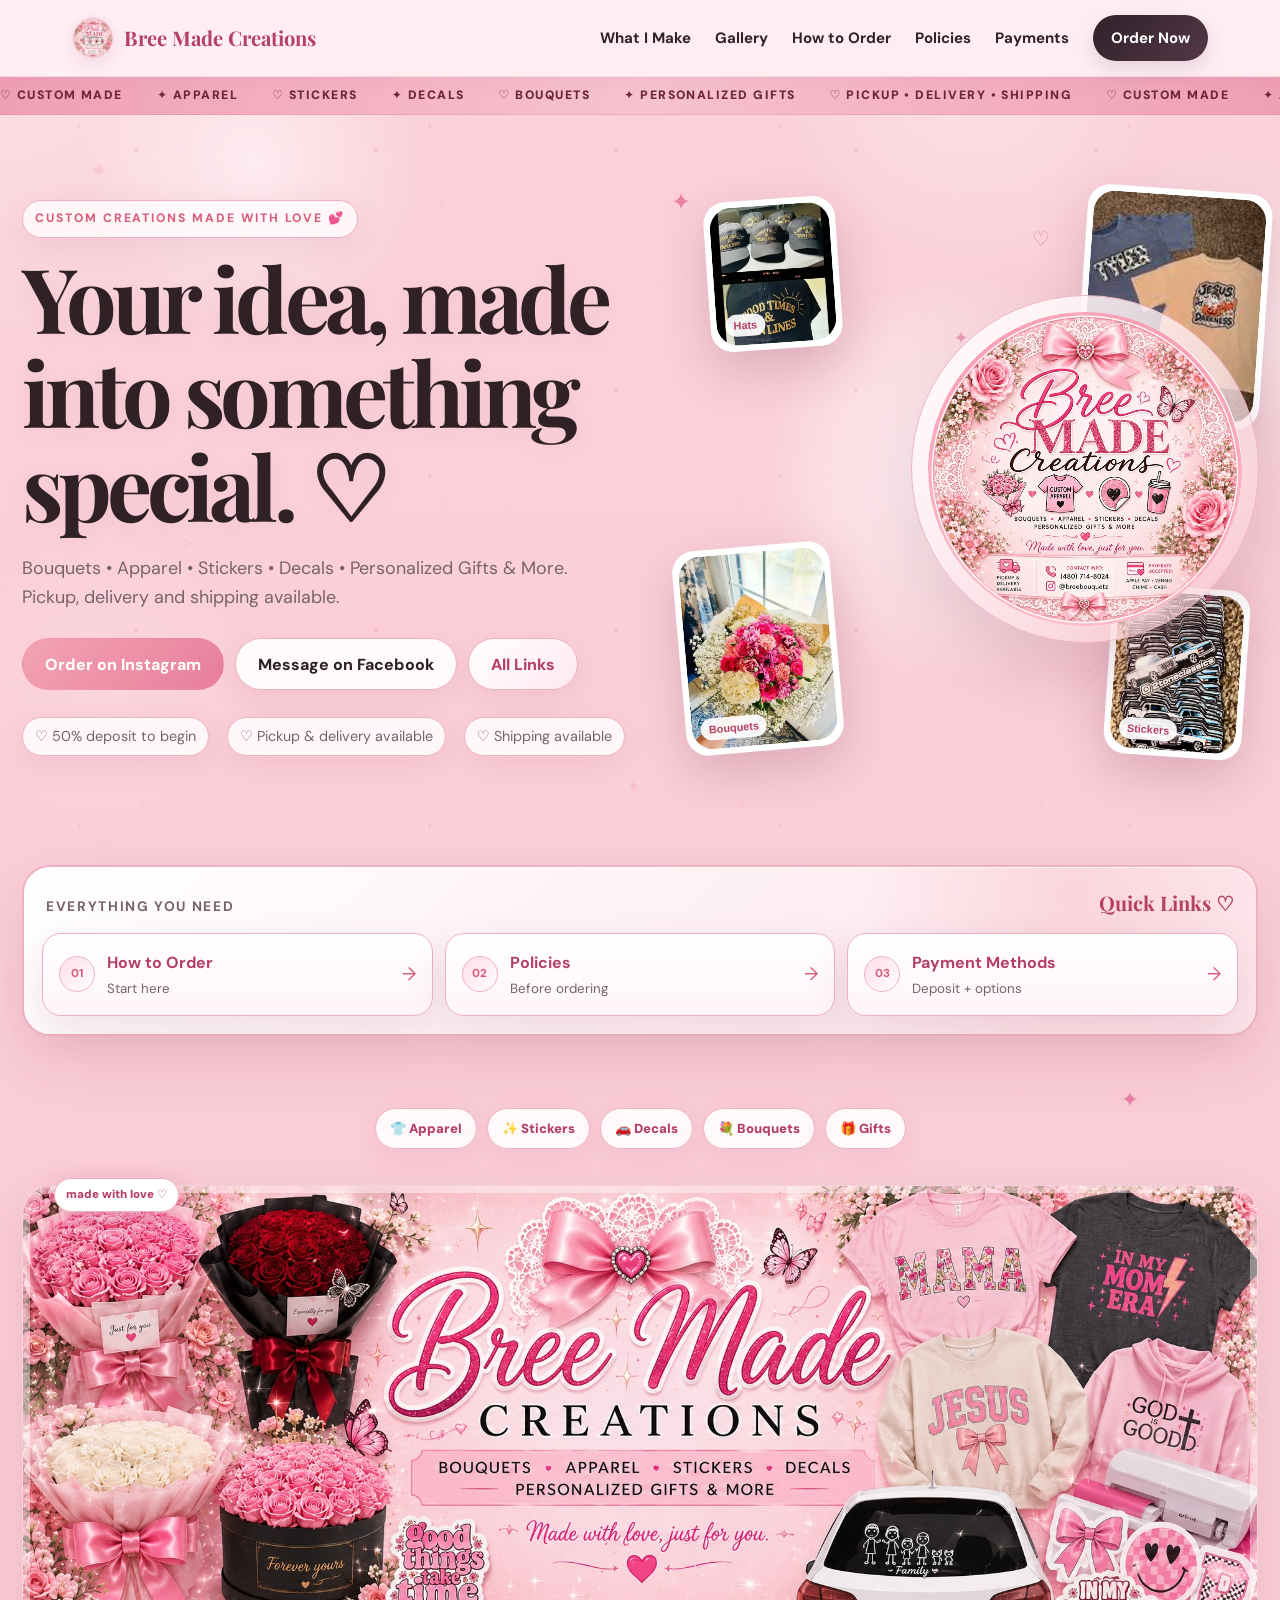
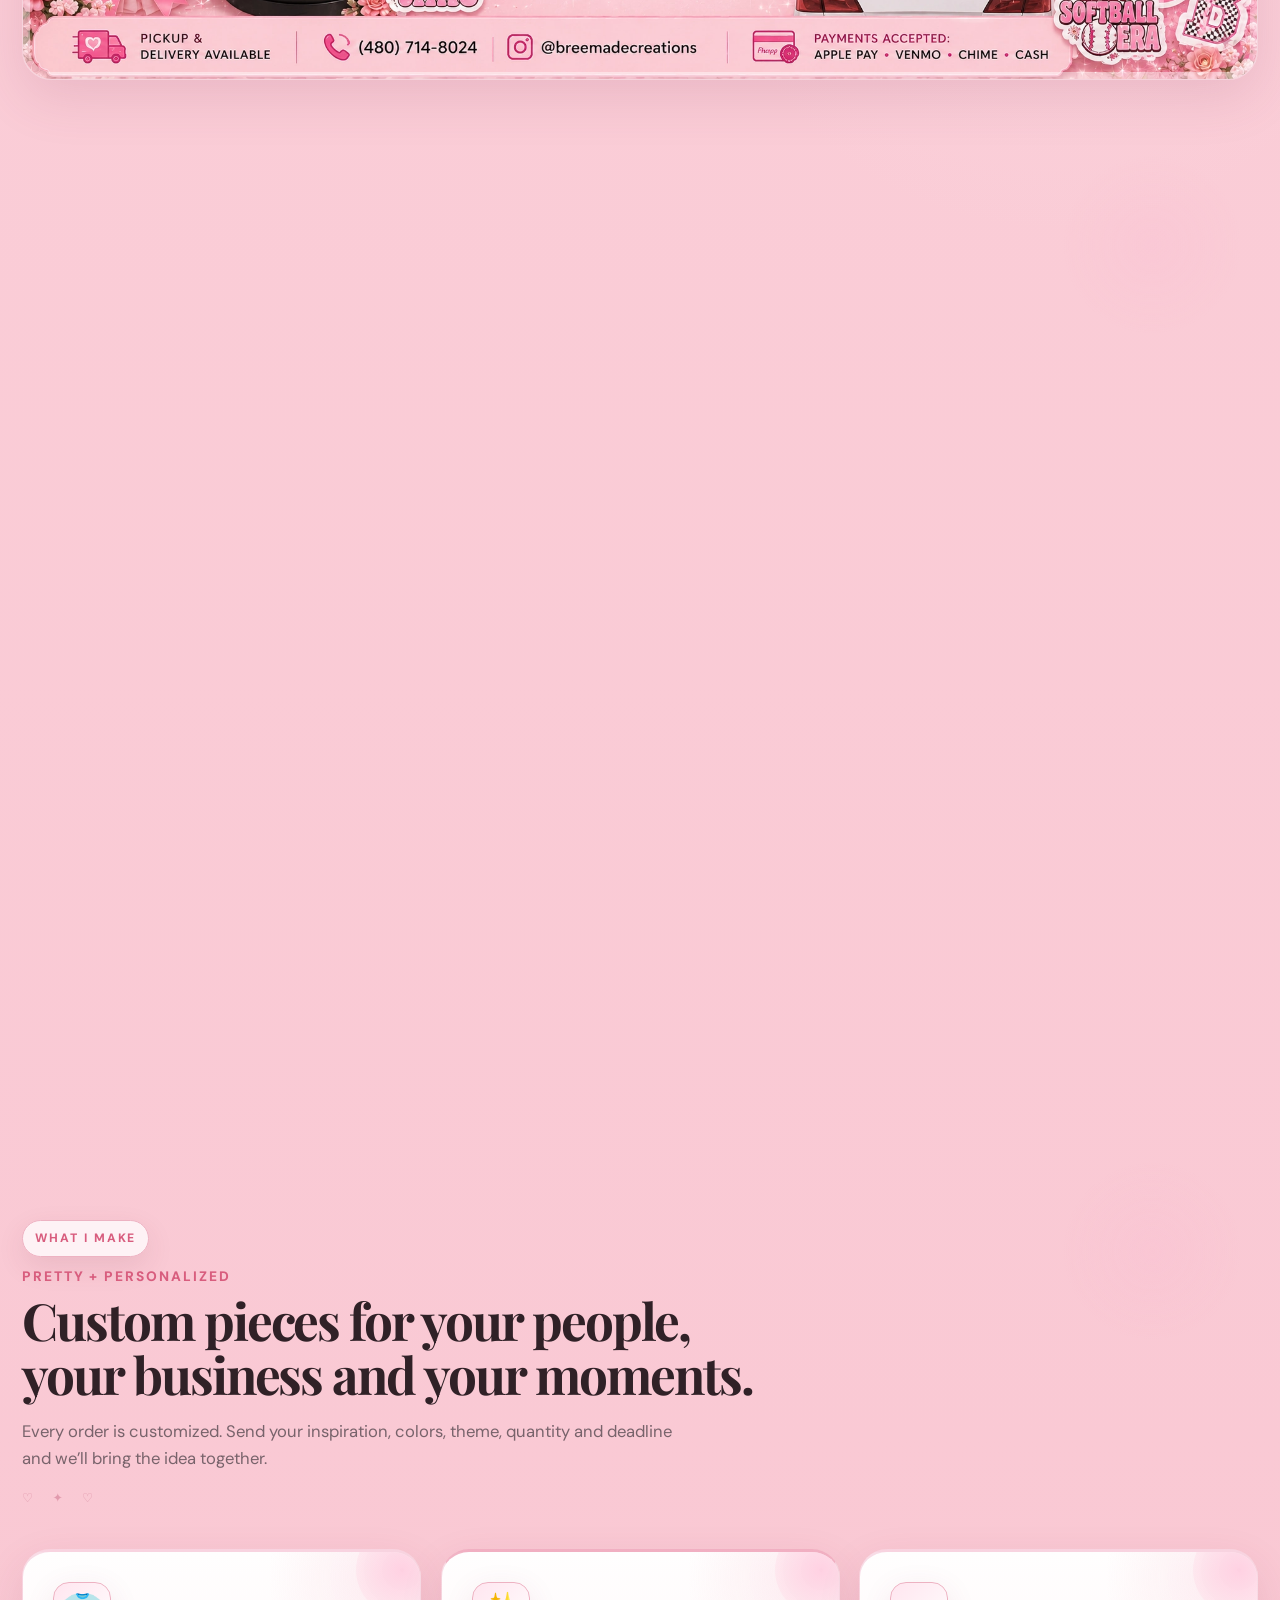
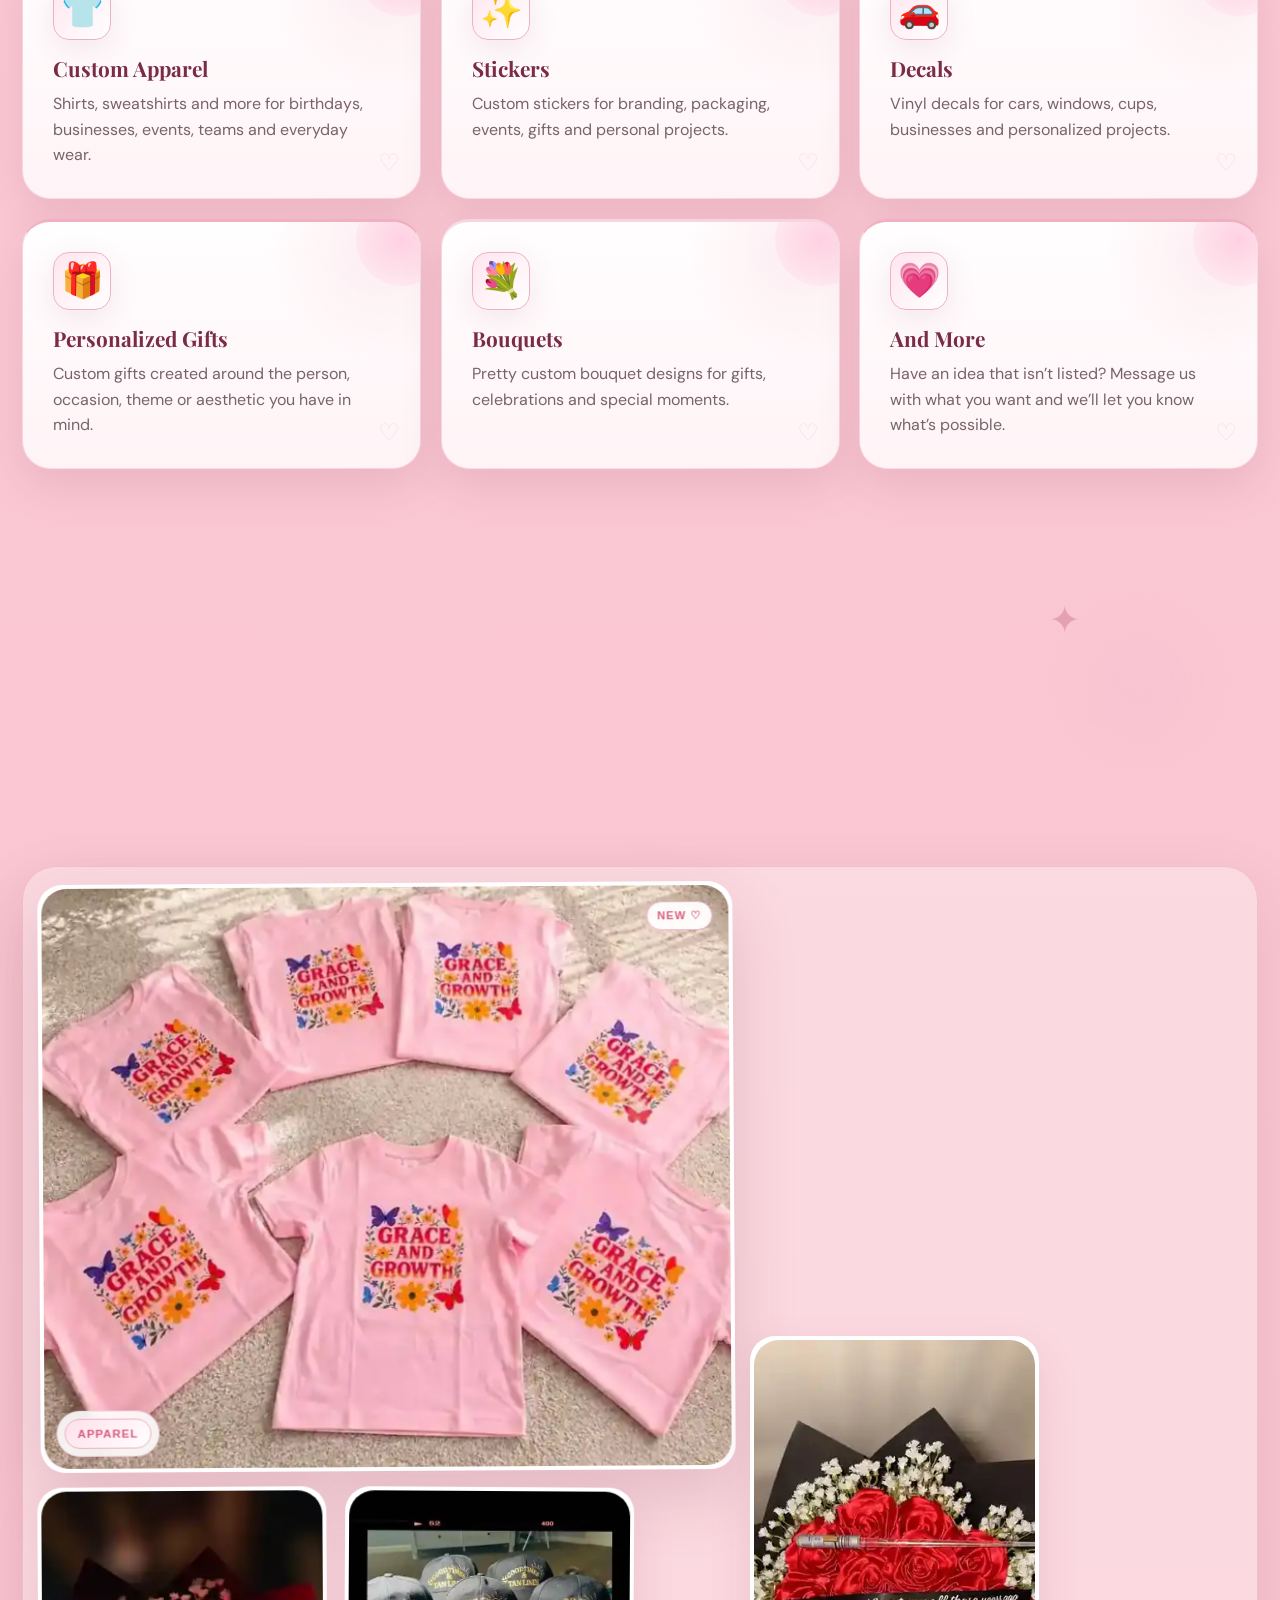
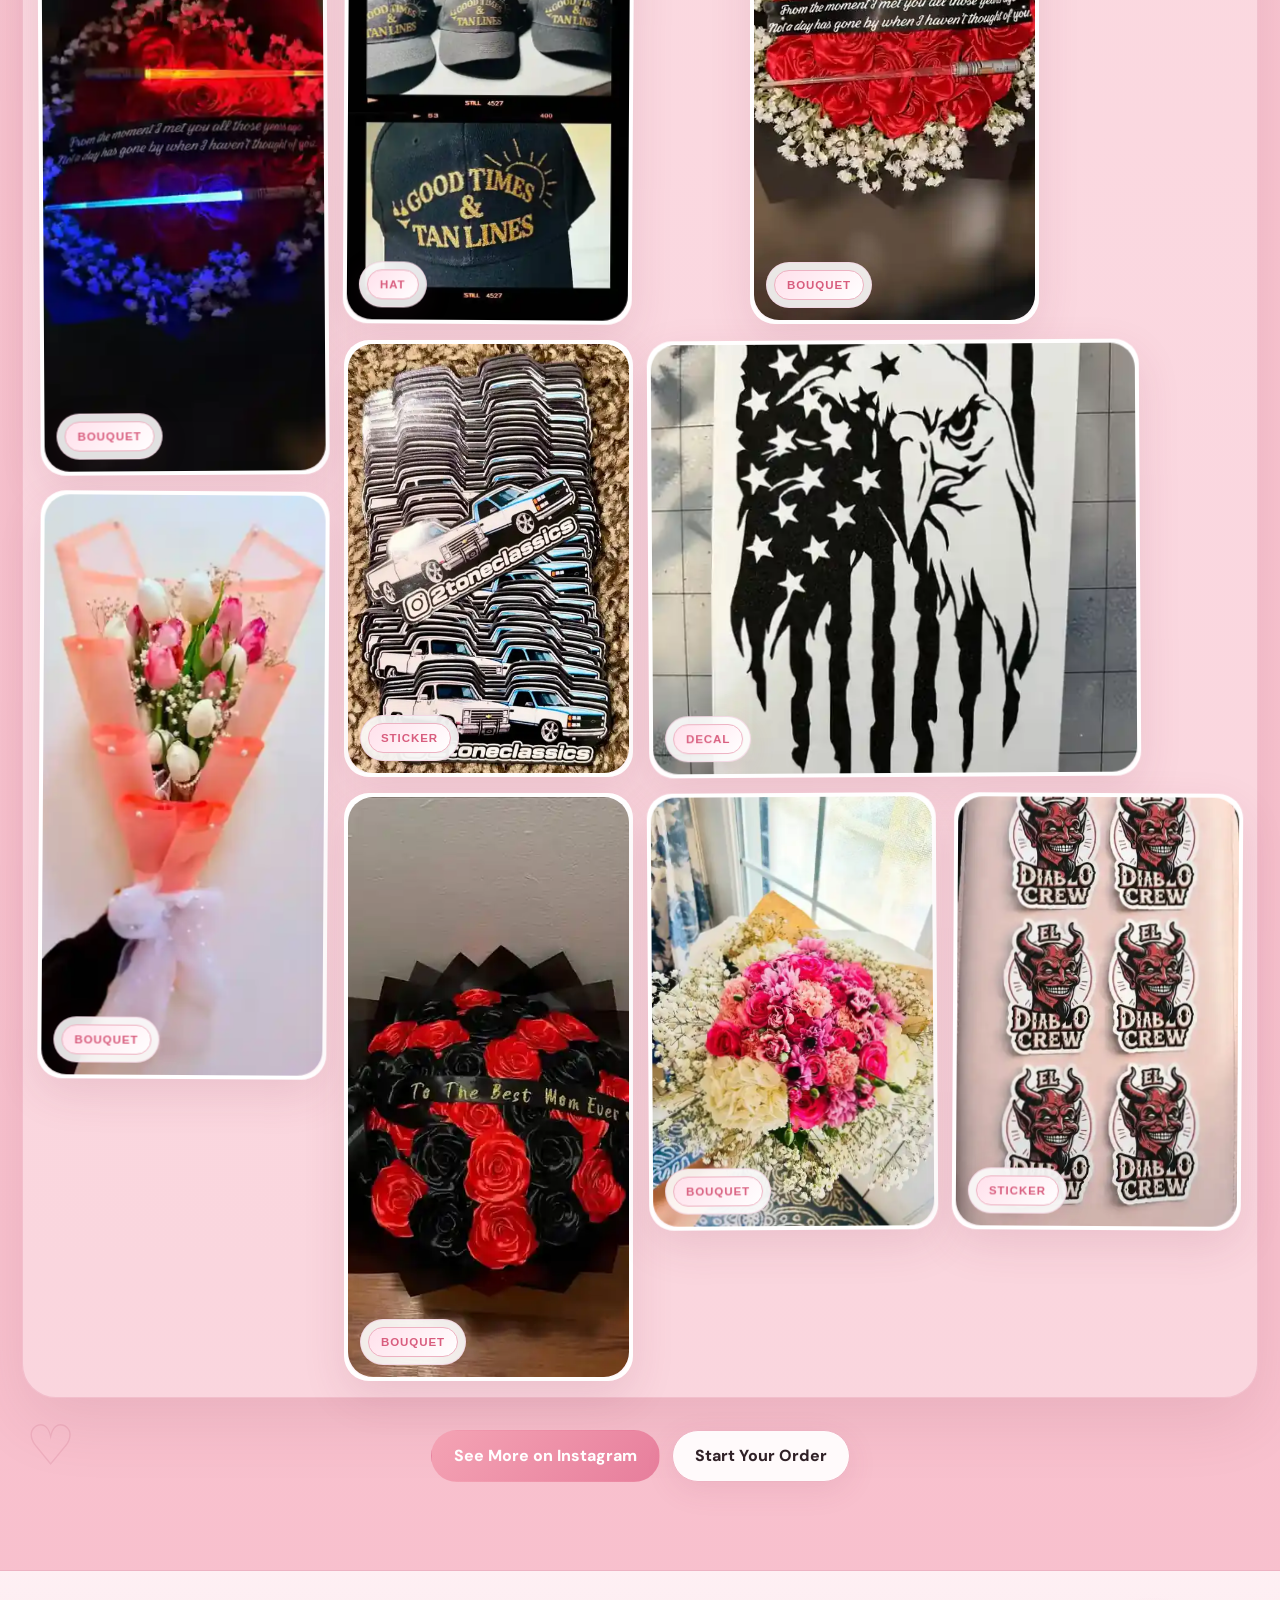
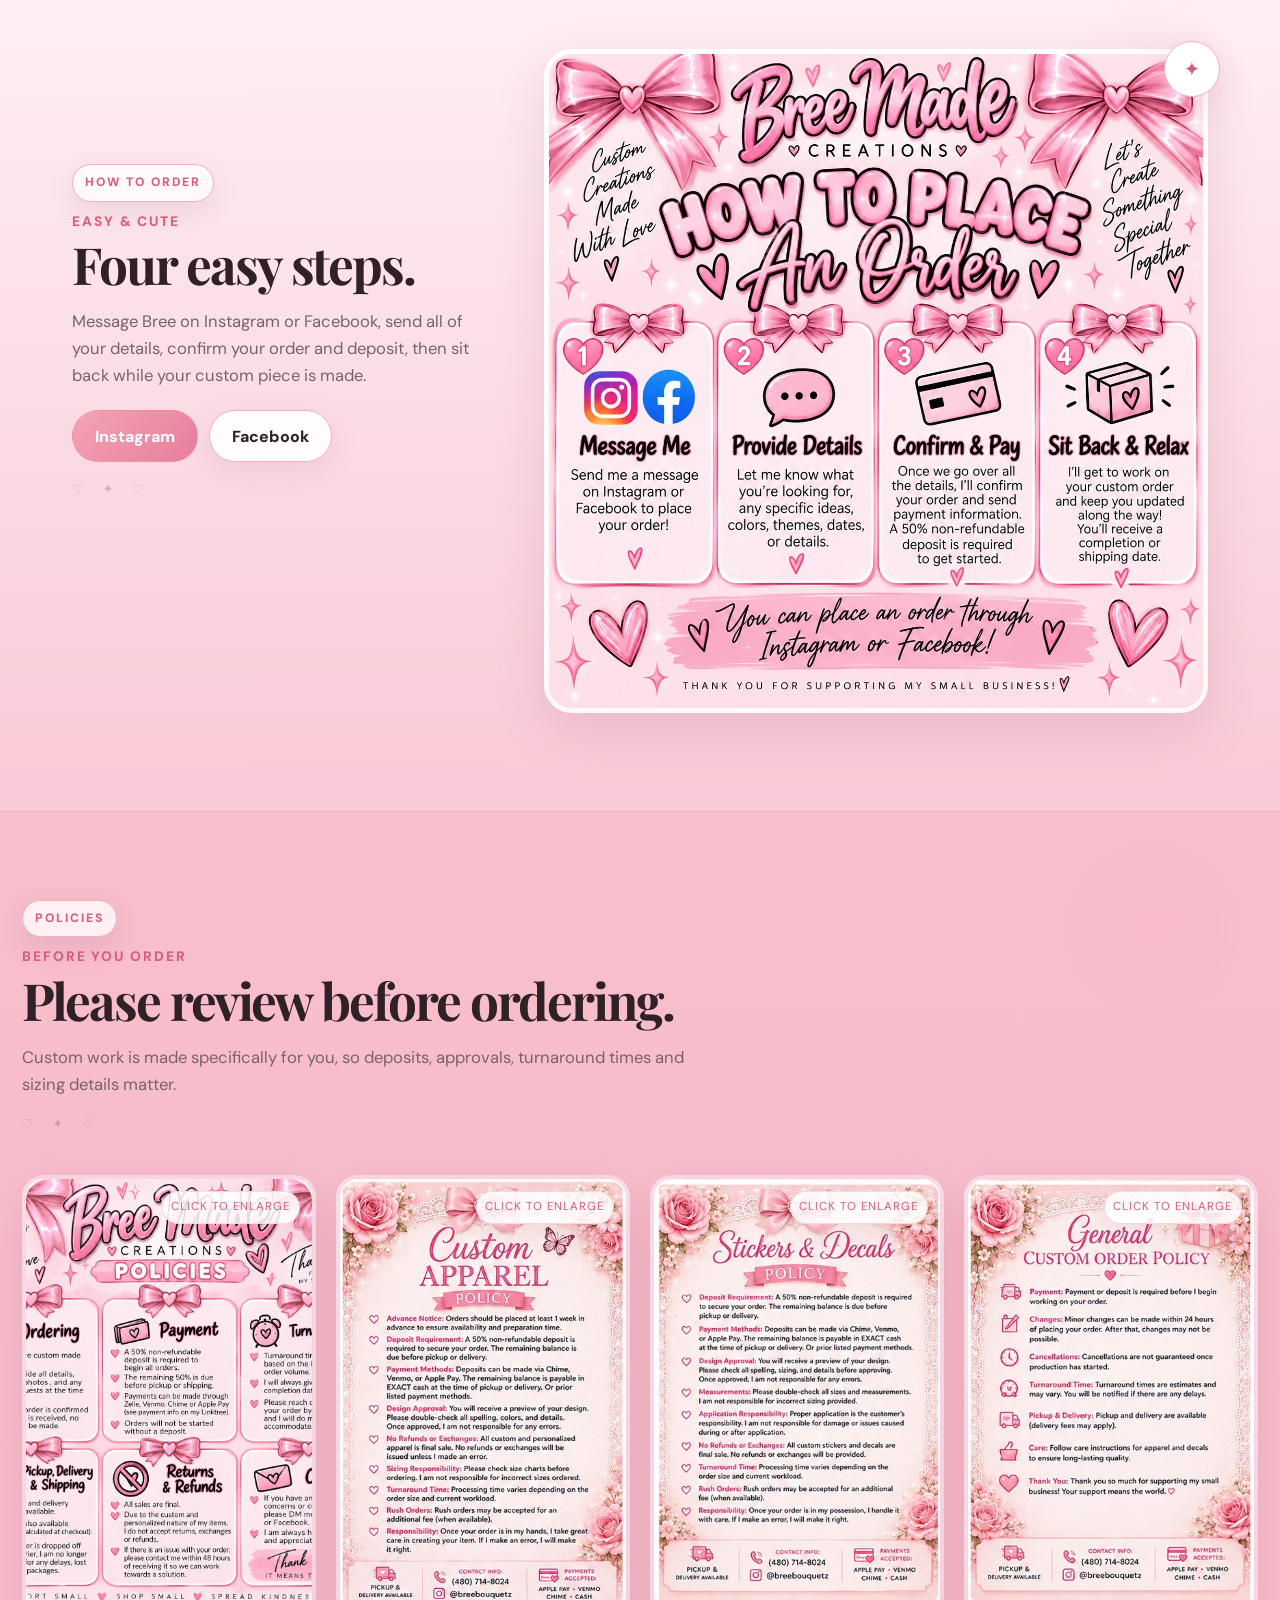
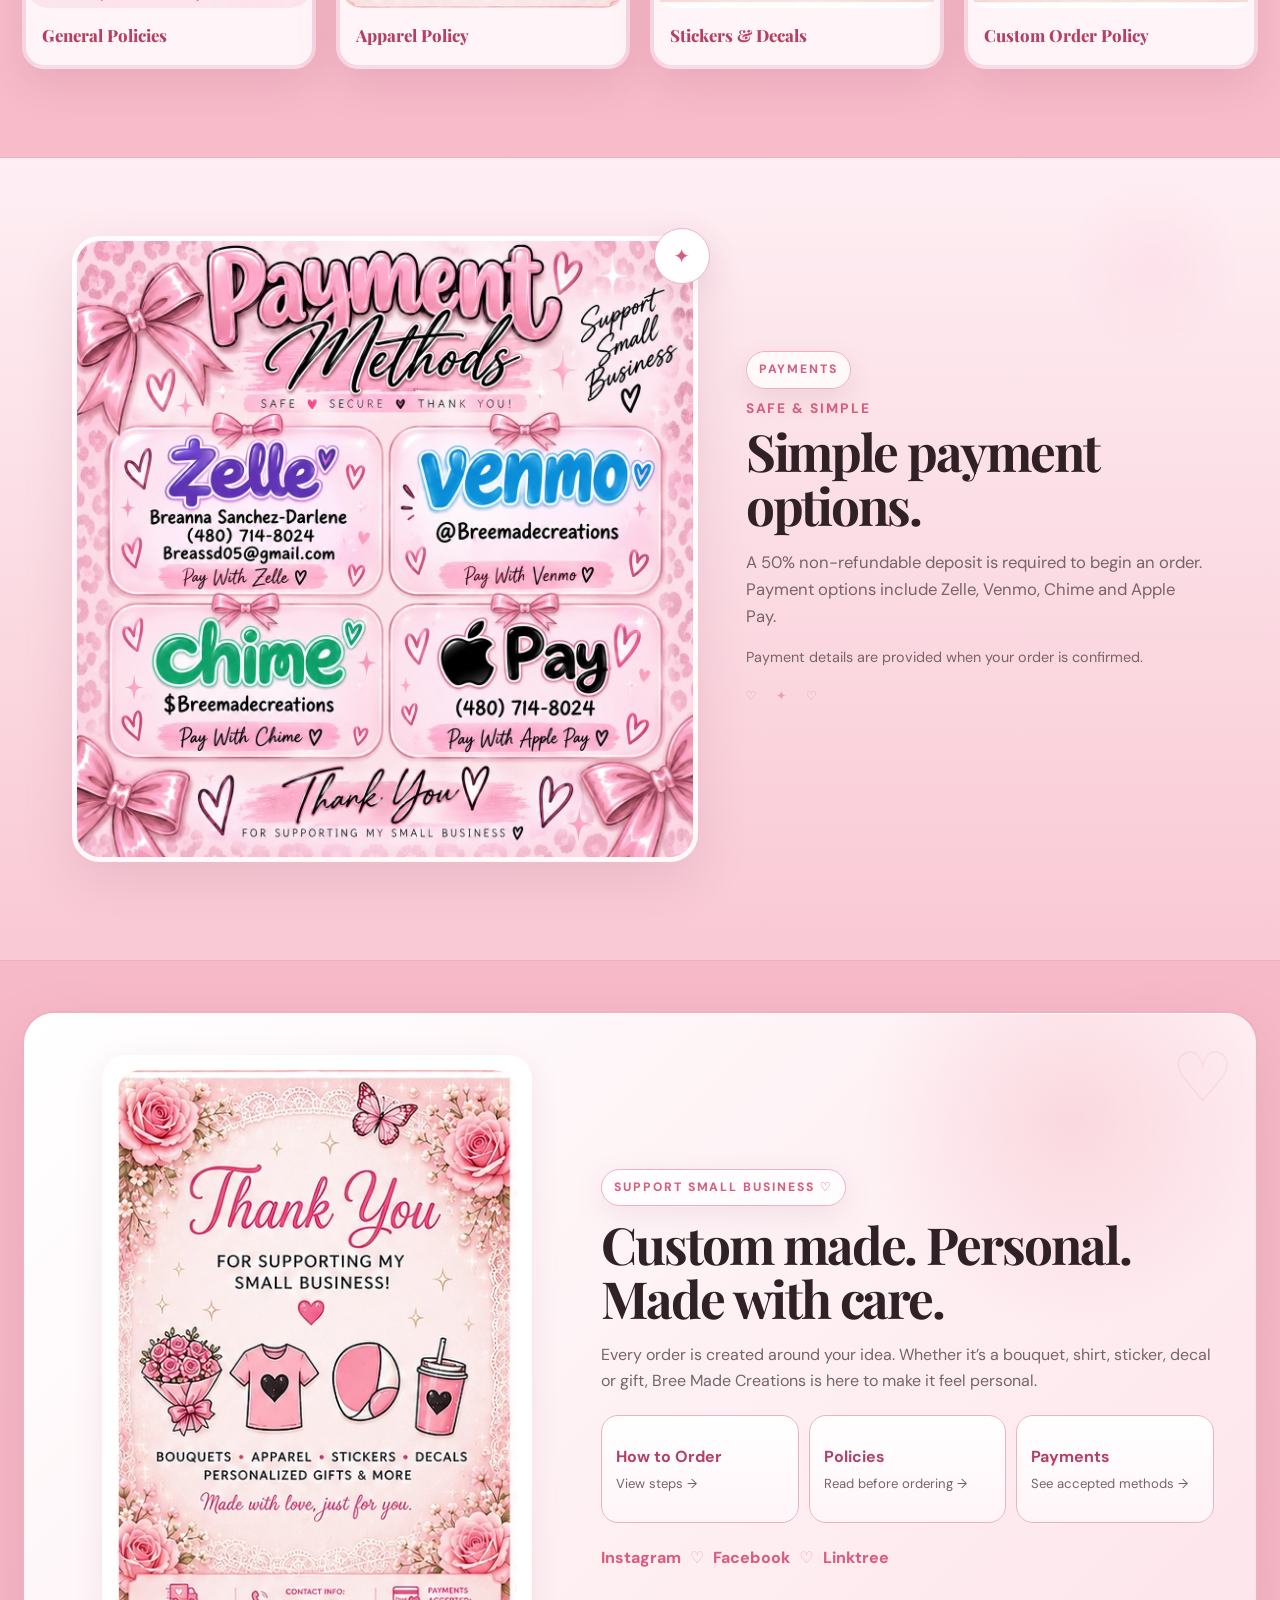
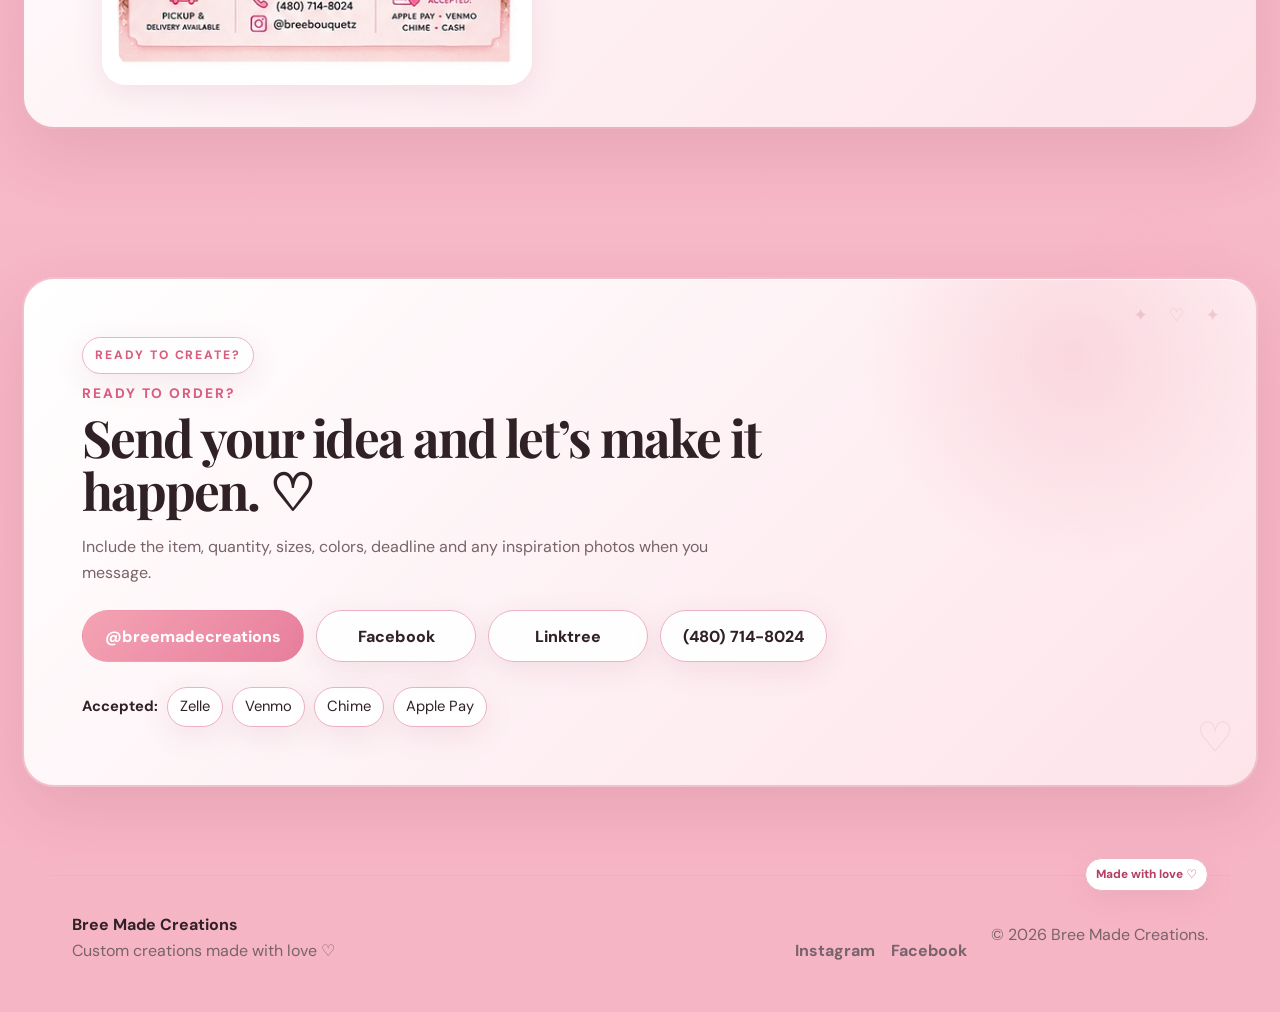
==== commit 95de6fa2: "Improve image presentation and refresh featured apparel" ====
--- a/index.html
+++ b/index.html
@@ -9,7 +9,7 @@
   <link rel="preconnect" href="https://fonts.googleapis.com">
   <link rel="preconnect" href="https://fonts.gstatic.com" crossorigin>
   <link href="https://fonts.googleapis.com/css2?family=DM+Sans:wght@400;500;600;700&family=Playfair+Display:wght@600;700&display=swap" rel="stylesheet">
-  <link rel="stylesheet" href="styles.css?v=14" />
+  <link rel="stylesheet" href="styles.css?v=15" />
 </head>
 <body>
   <div class="background-doodles" aria-hidden="true">
@@ -130,11 +130,17 @@
           </div>
           <a class="btn primary" href="#contact">Create Yours</a>
         </div>
-        <button class="fresh-drop-photo reveal-scale" data-image="assets/gallery/tyler-jesus-shirts-v2.jpg" aria-label="Open custom shirts photo">
-          <img src="assets/gallery/tyler-jesus-shirts-v2.jpg?v=1" alt="Two custom Bree Made Creations shirts featuring Tyler soccer lettering and a Jesus is my light design">
-          <span class="photo-sticker sticker-top">NEW ✦</span>
-          <span class="photo-sticker sticker-bottom">CUSTOM APPAREL ♡</span>
-        </button>
+        <div class="fresh-media-stack reveal-scale">
+          <button class="fresh-drop-photo" data-image="assets/gallery/shirts-grace-growth.webp" aria-label="Open custom apparel photo">
+            <img src="assets/gallery/shirts-grace-growth.webp?v=3" alt="Pink custom shirts by Bree Made Creations">
+            <span class="photo-sticker sticker-top">CUSTOM ✦</span>
+            <span class="photo-sticker sticker-bottom">APPAREL ♡</span>
+          </button>
+          <button class="fresh-mini-polaroid" data-image="assets/gallery/tyler-jesus-shirts-v2.jpg" aria-label="Open Tyler and Jesus shirts photo">
+            <img src="assets/gallery/tyler-jesus-shirts-v2.jpg?v=2" alt="Tyler soccer shirt and Jesus is my light shirt">
+            <span>NEW DROP ♡</span>
+          </button>
+        </div>
       </div>
     </section>
 
@@ -164,13 +170,13 @@
       </div>
 
       <div class="featured-gallery editorial-gallery">
-        <button class="featured-card gallery-xl reveal-up" data-image="assets/gallery/tyler-jesus-shirts-v2.jpg">
-          <img src="assets/gallery/tyler-jesus-shirts-v2.jpg?v=1" alt="Custom Tyler soccer shirt and Jesus is my light shirt">
+        <button class="featured-card gallery-xl reveal-up" data-image="assets/gallery/shirts-grace-growth.webp">
+          <img src="assets/gallery/shirts-grace-growth.webp?v=3" alt="Custom Grace and Growth apparel">
           <div class="gallery-caption simple-caption"><span class="gallery-tag">Apparel</span></div>
         </button>
 
-        <button class="featured-card gallery-wide reveal-up" data-image="assets/gallery/shirts-grace-growth.webp">
-          <img src="assets/gallery/shirts-grace-growth.webp?v=2" alt="Custom Grace and Growth apparel">
+        <button class="featured-card gallery-square new-shirts-small reveal-up" data-image="assets/gallery/tyler-jesus-shirts-v2.jpg">
+          <img src="assets/gallery/tyler-jesus-shirts-v2.jpg?v=2" alt="Custom Tyler soccer shirt and Jesus is my light shirt">
           <div class="gallery-caption simple-caption"><span class="gallery-tag">Apparel</span></div>
         </button>
 
@@ -351,6 +357,6 @@
     <img src="" alt="">
   </div>
 
-  <script src="script.js?v=14"></script>
+  <script src="script.js?v=15"></script>
 </body>
 </html>
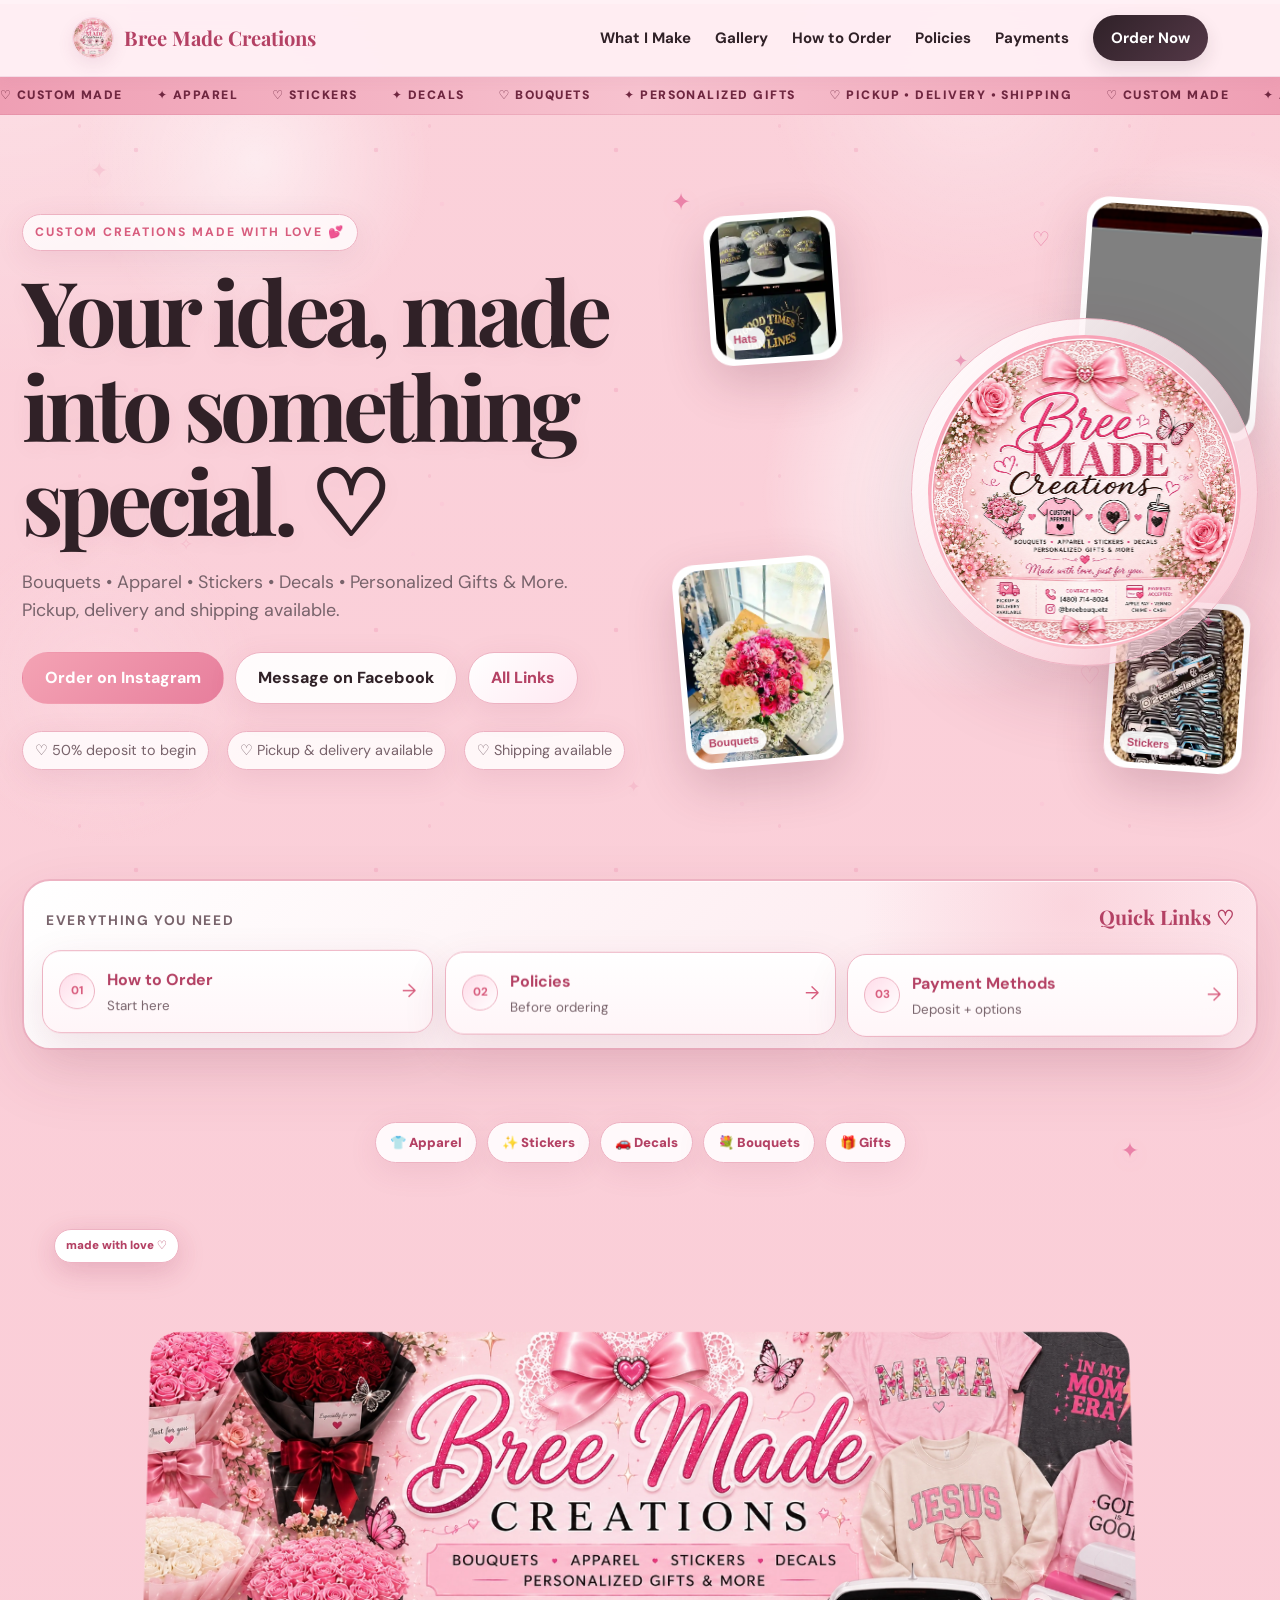
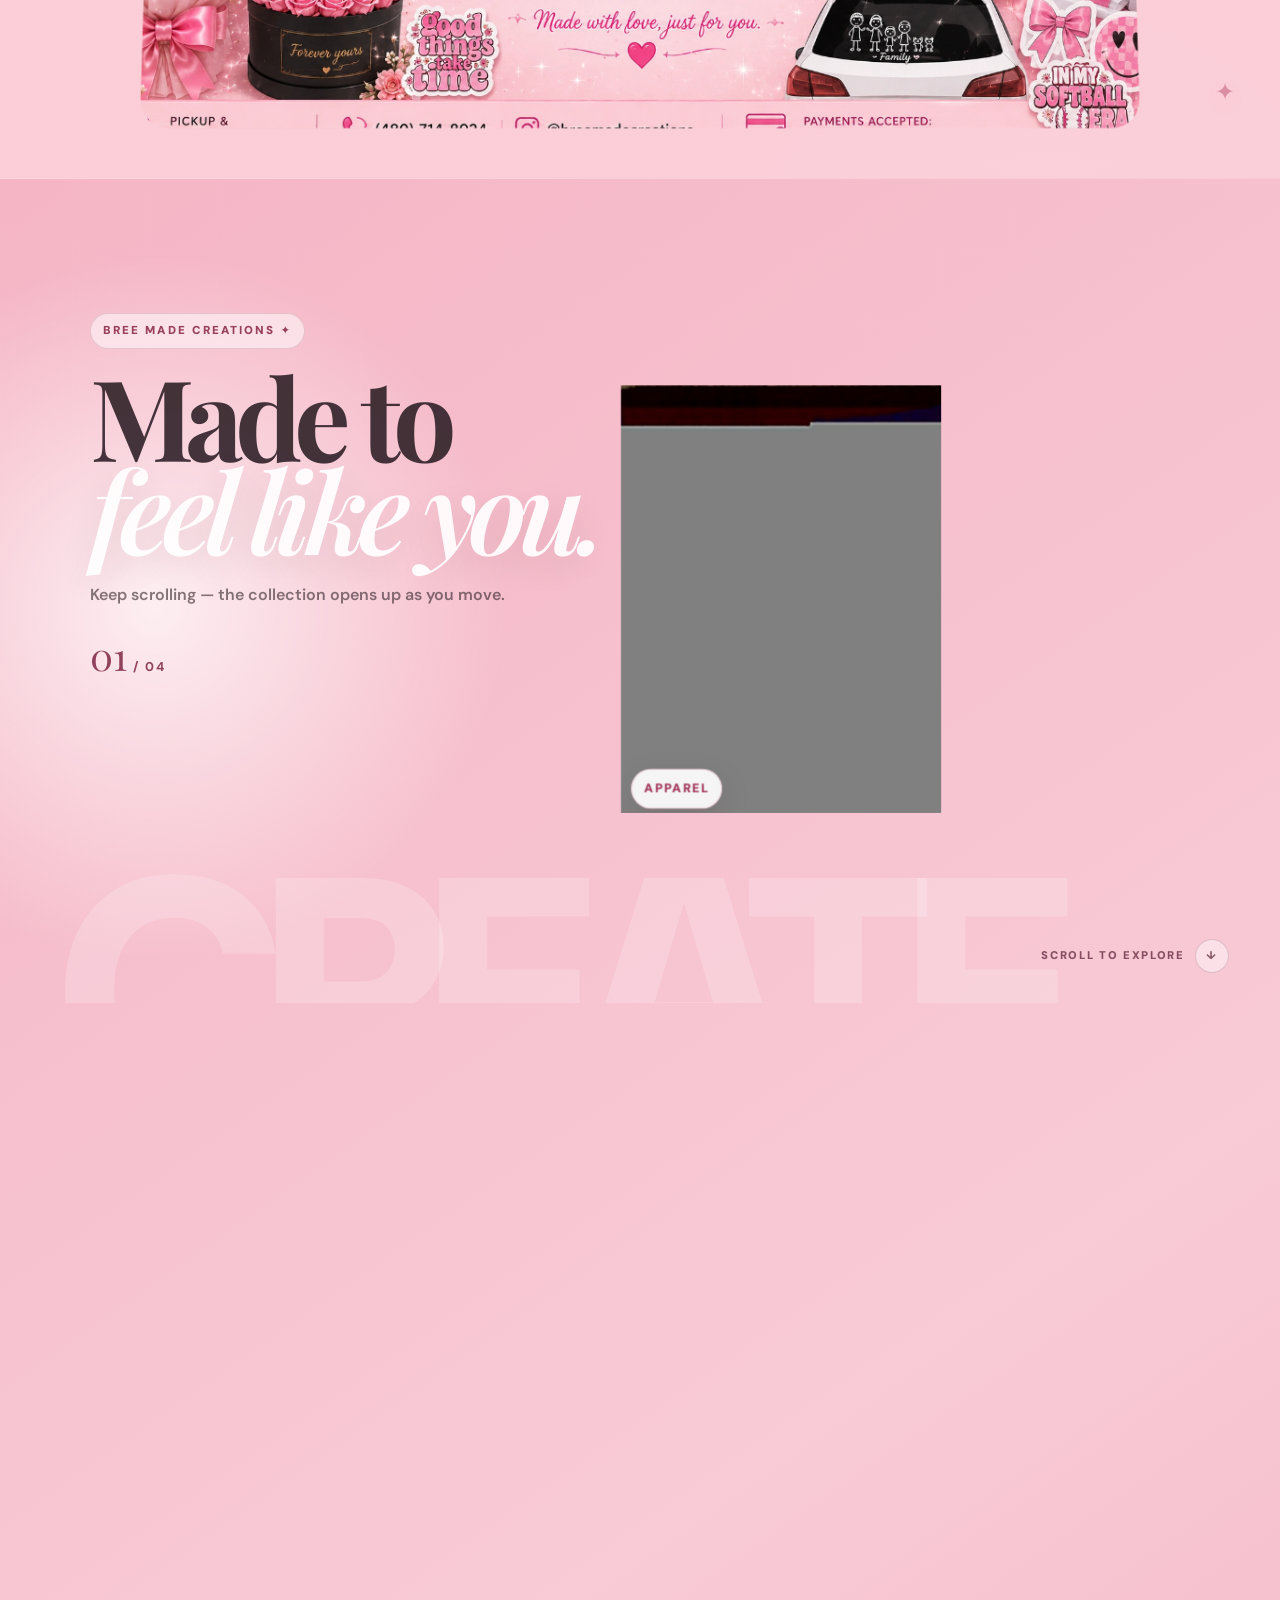
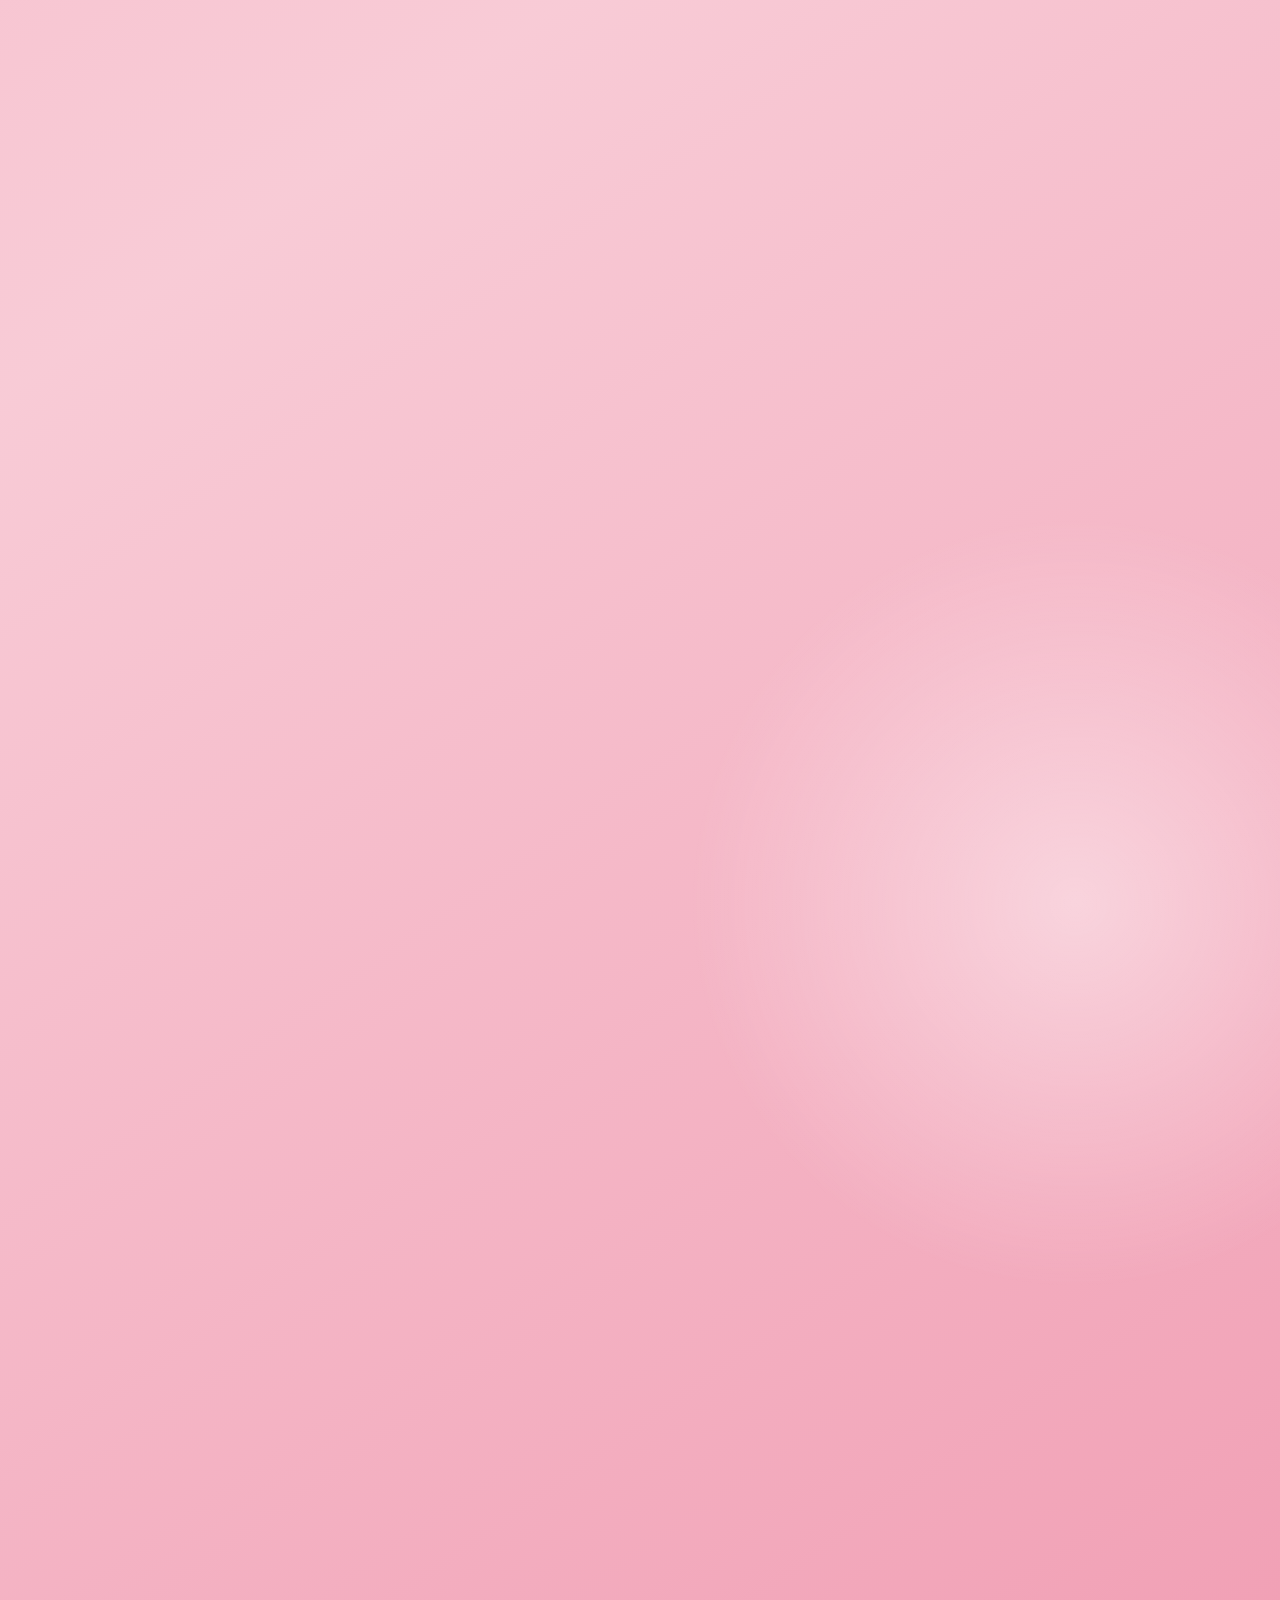
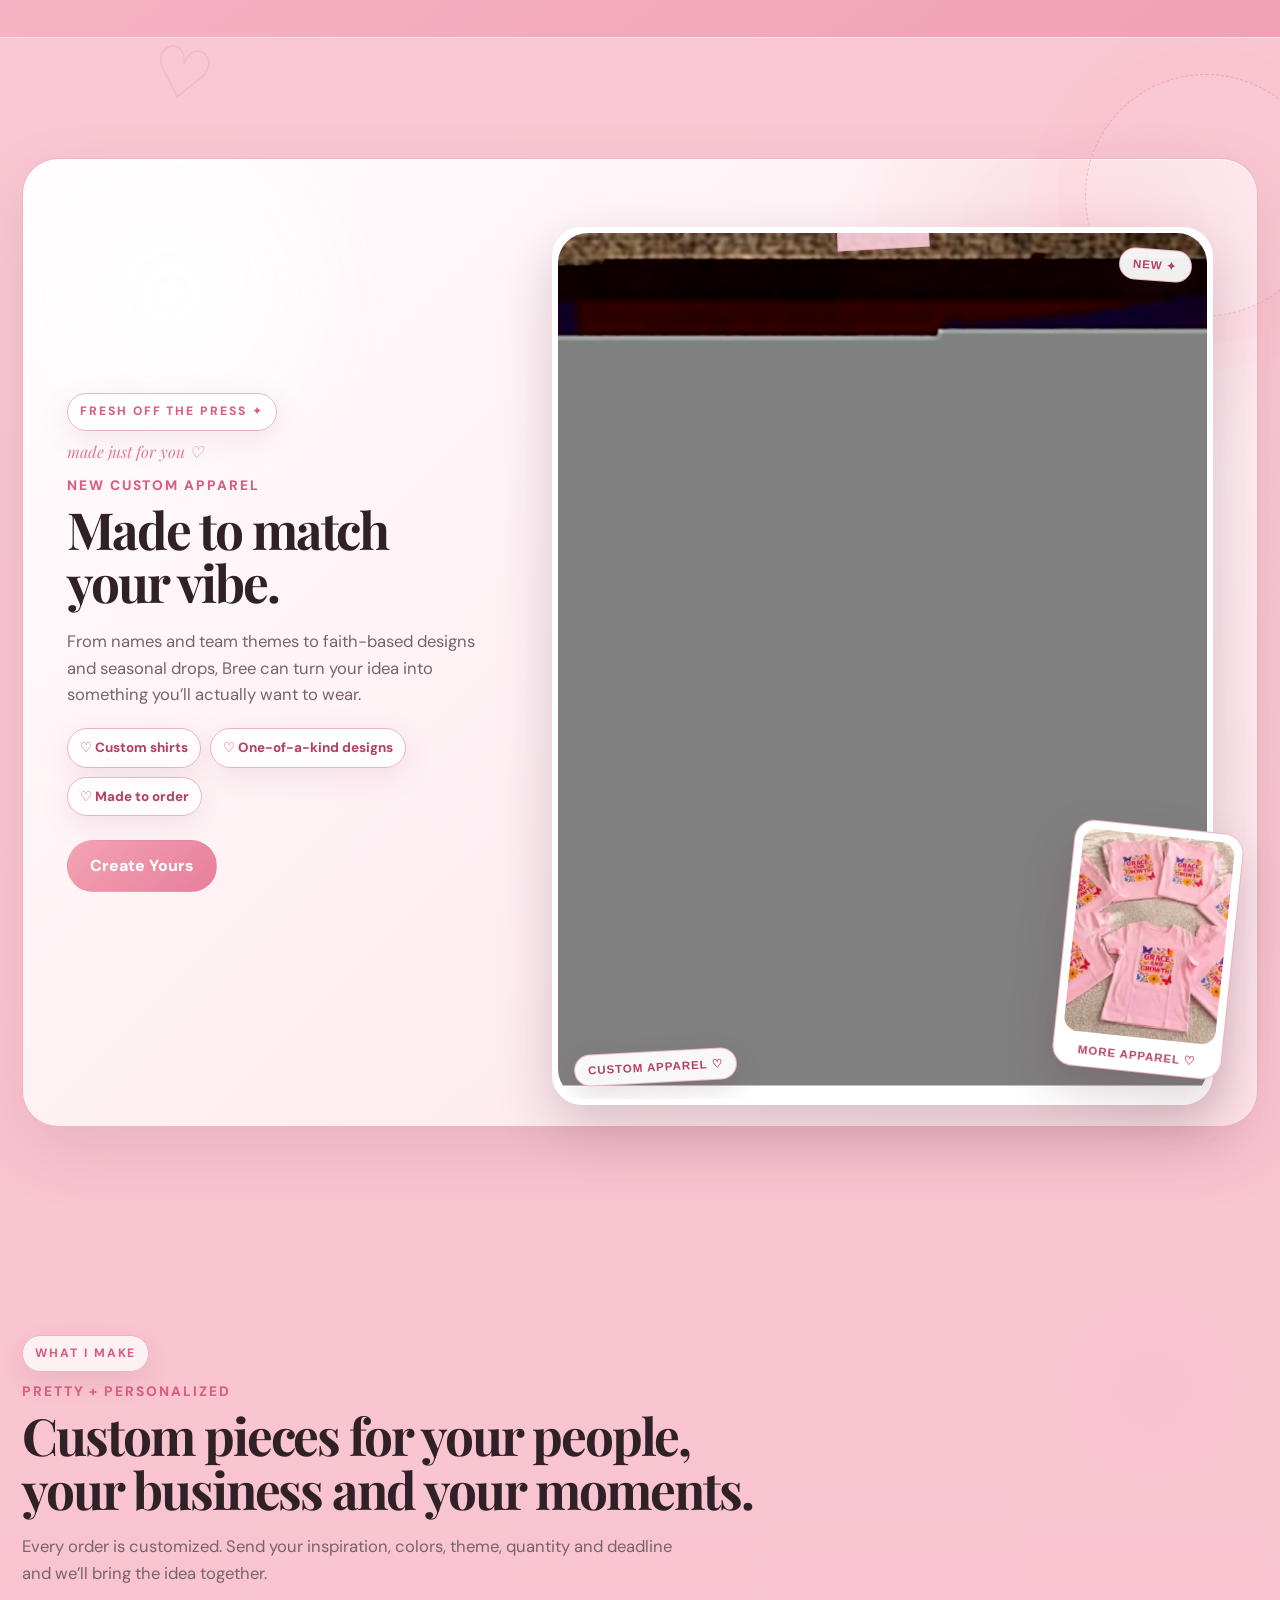
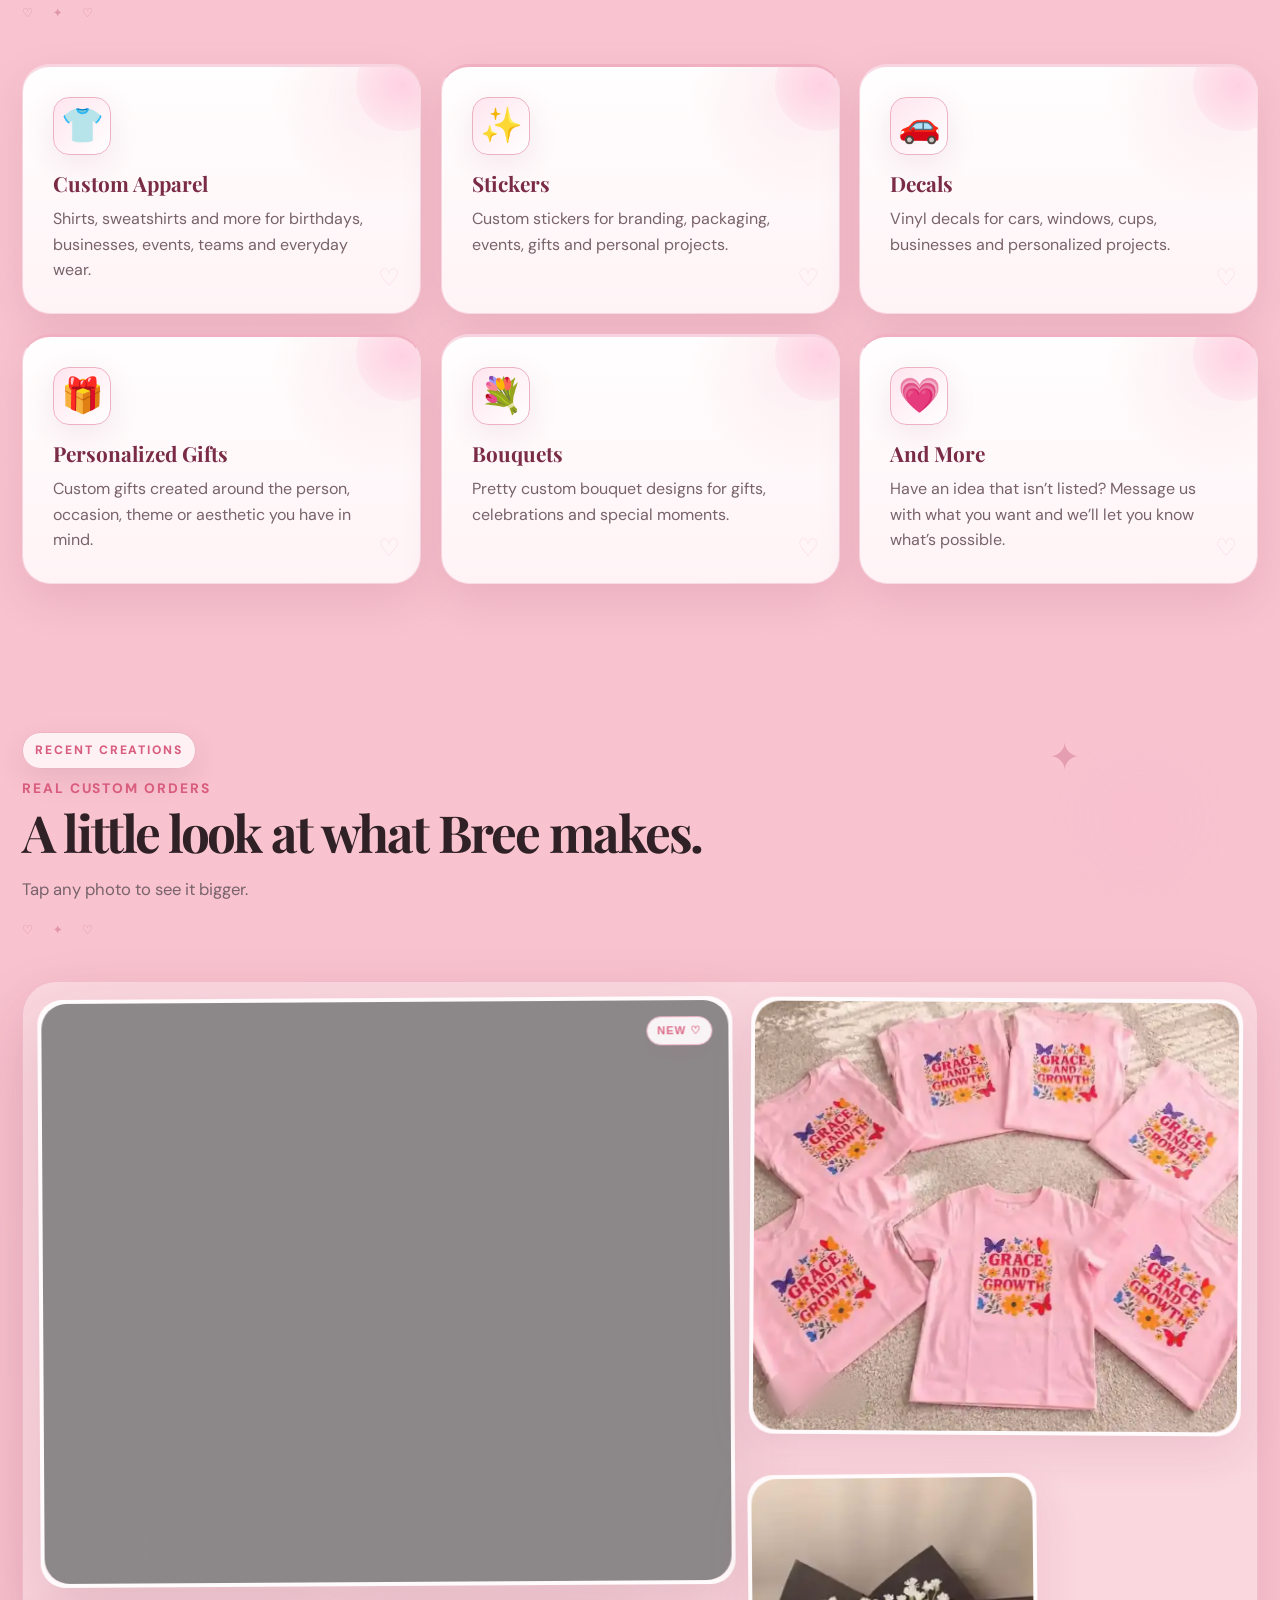
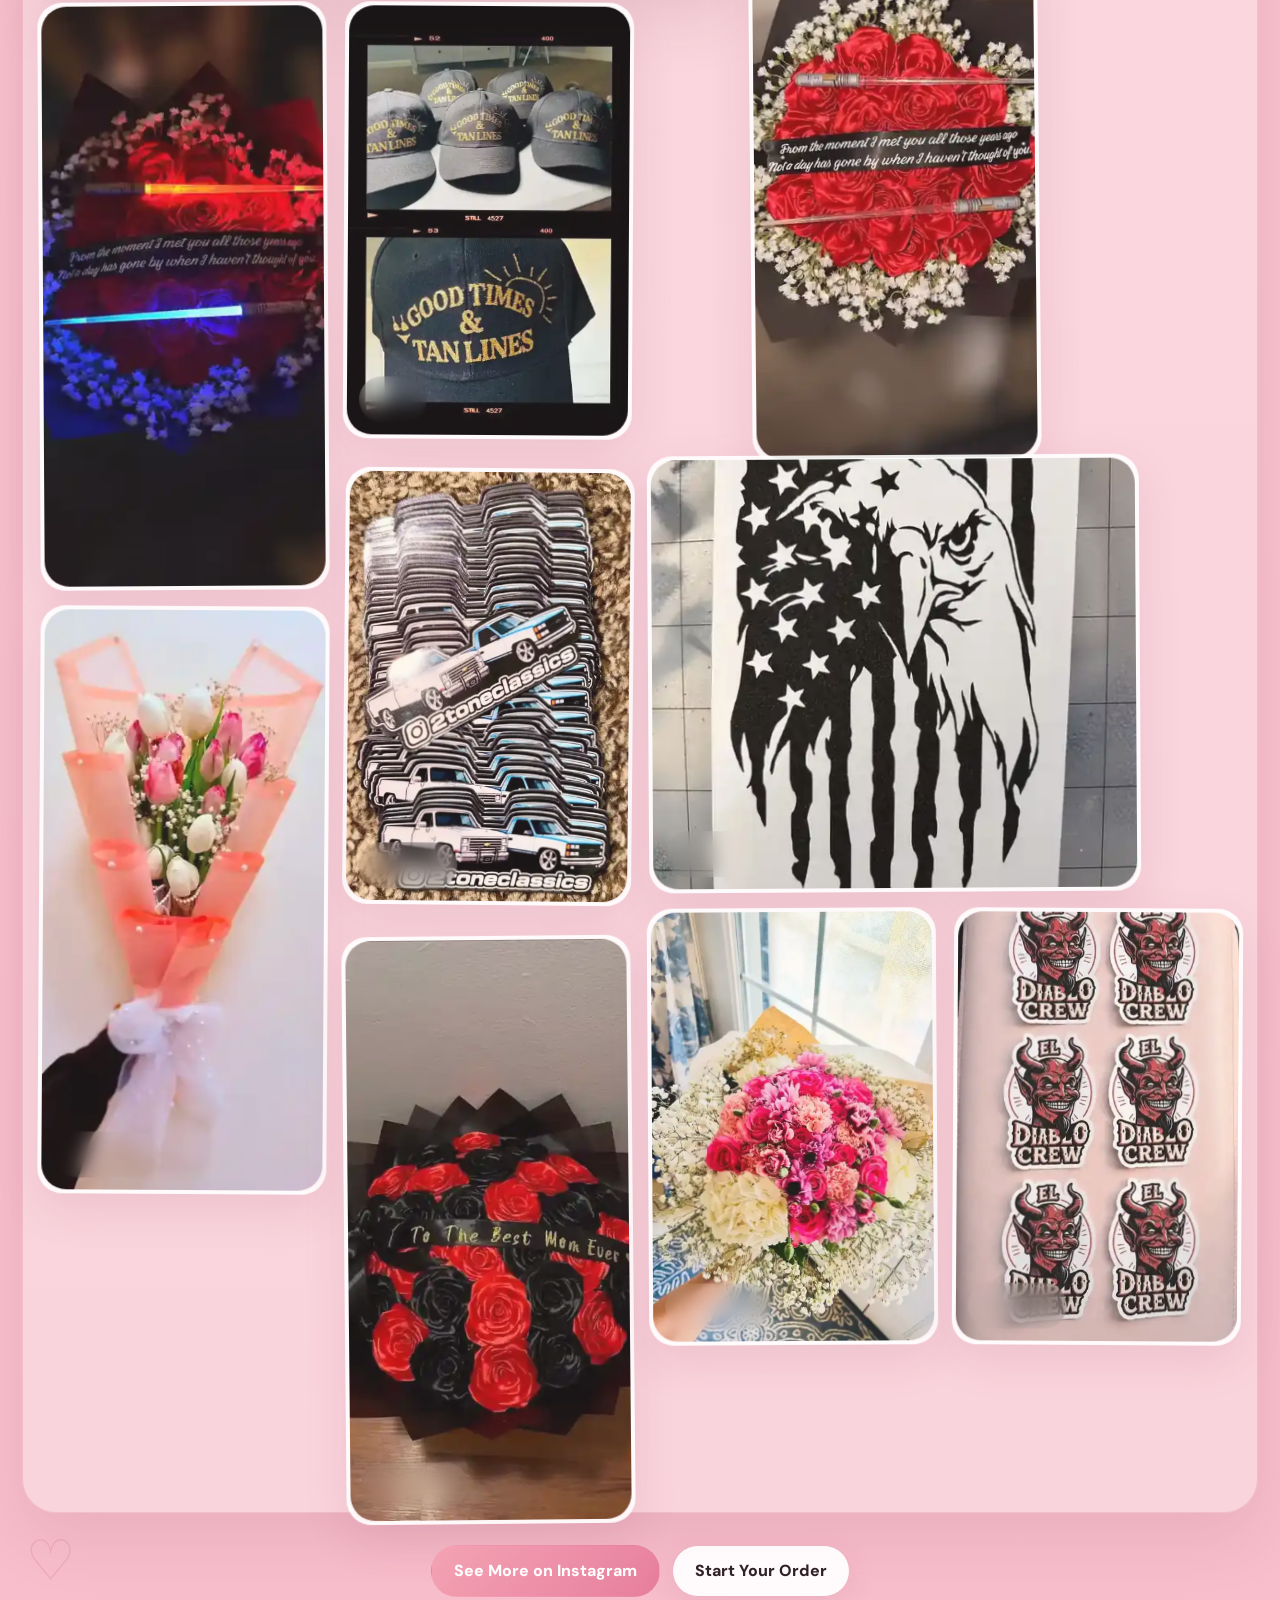
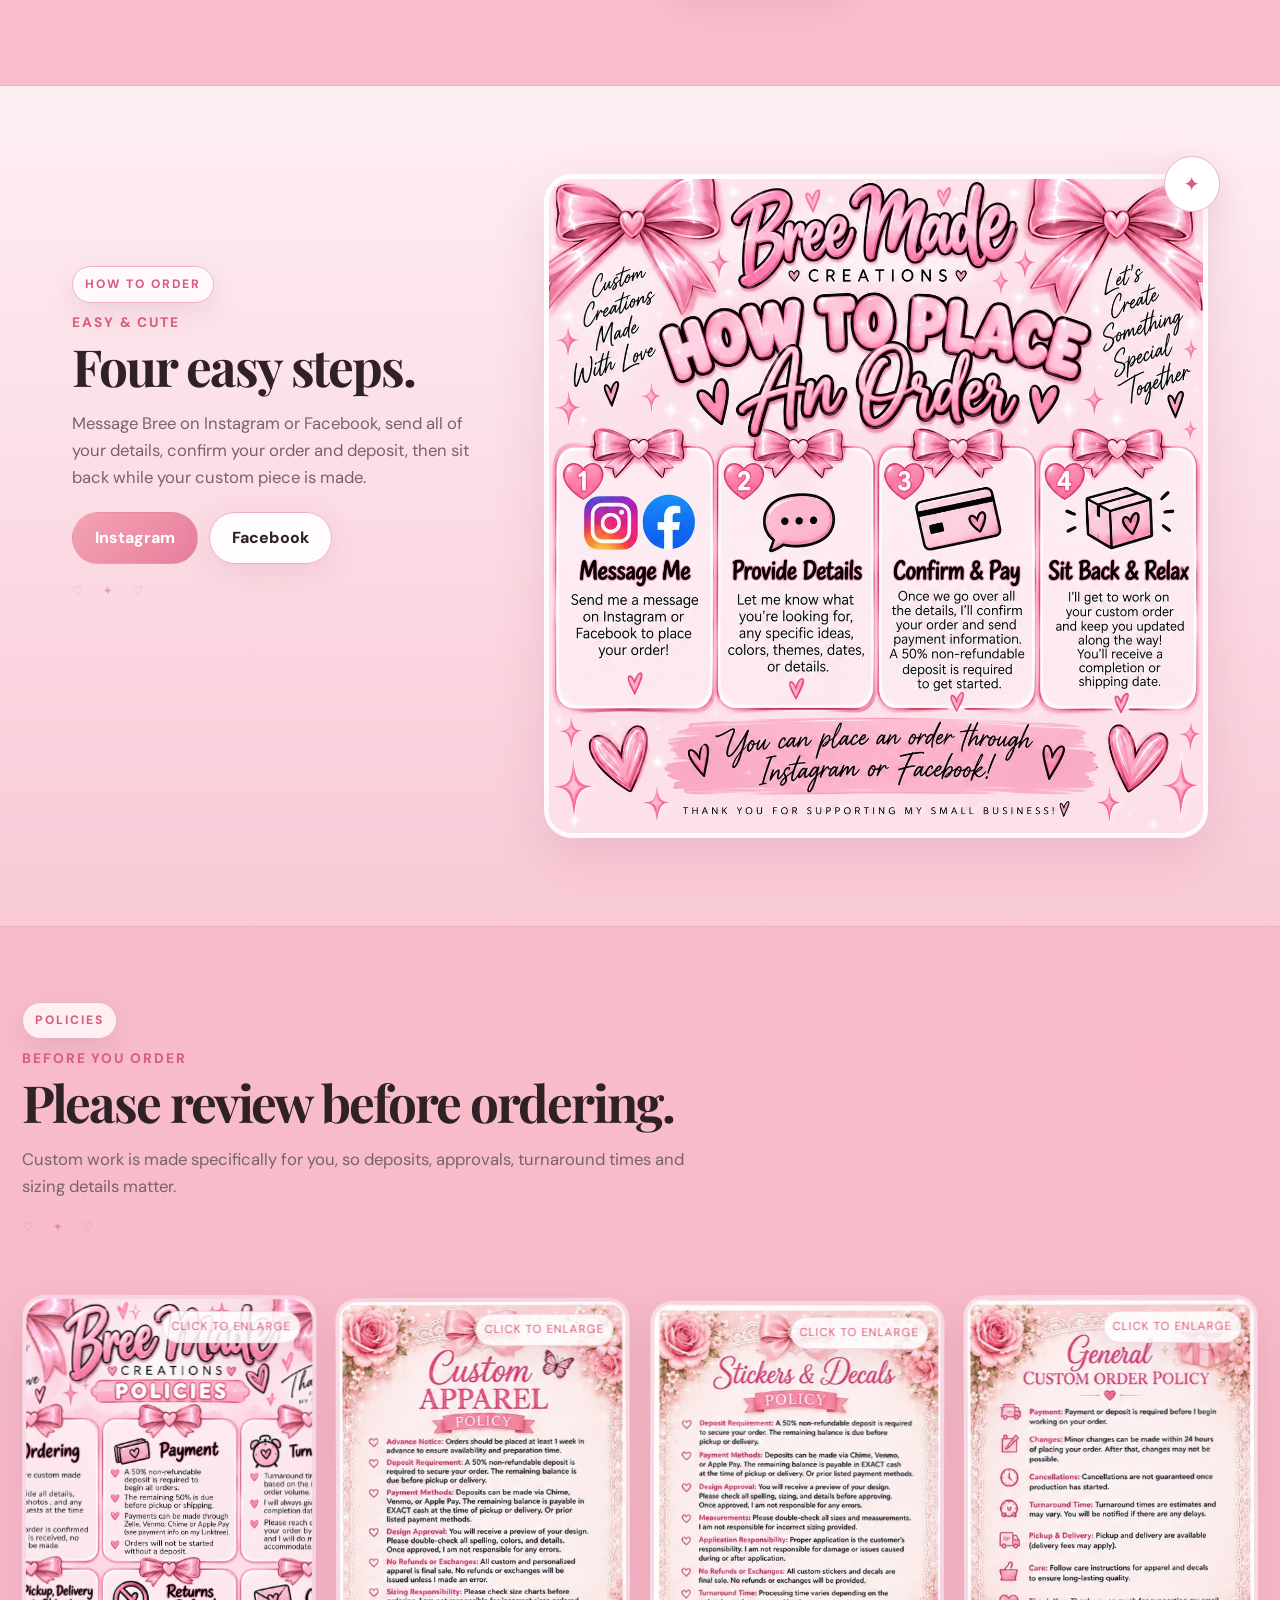
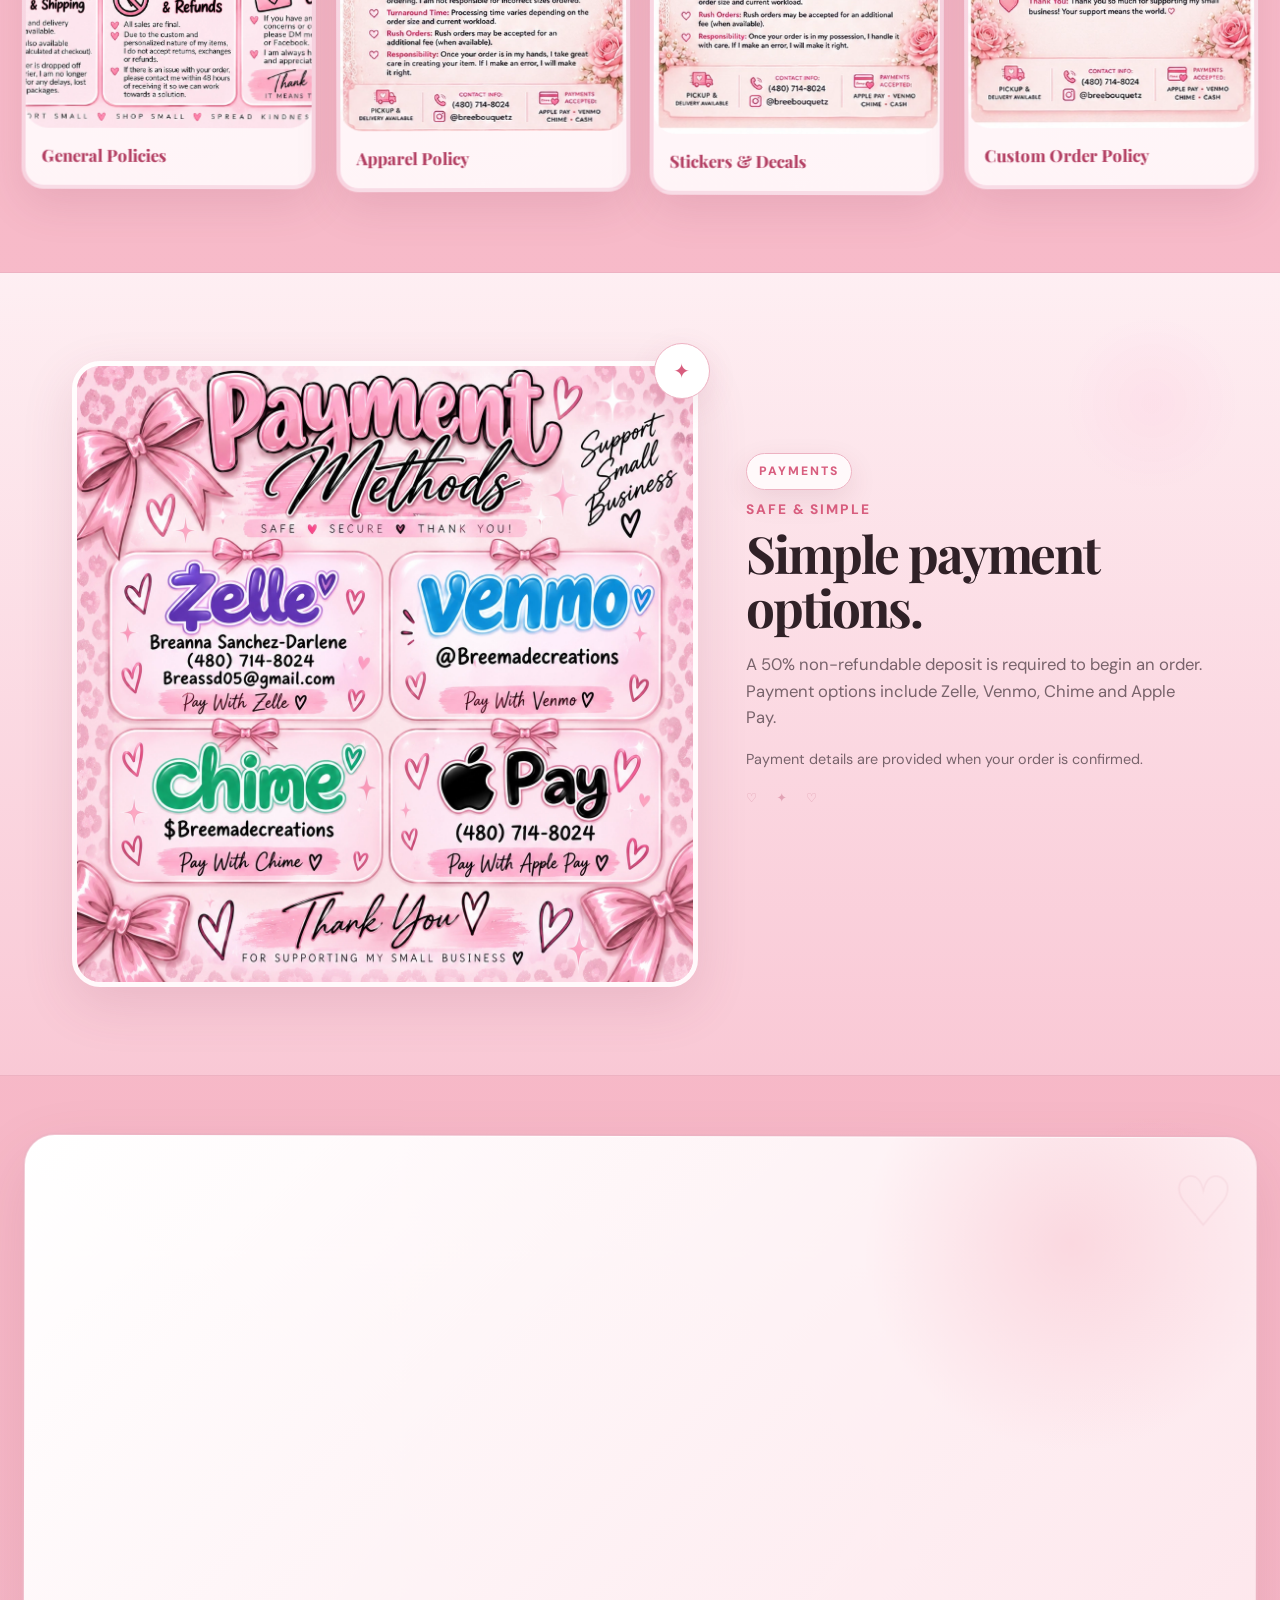
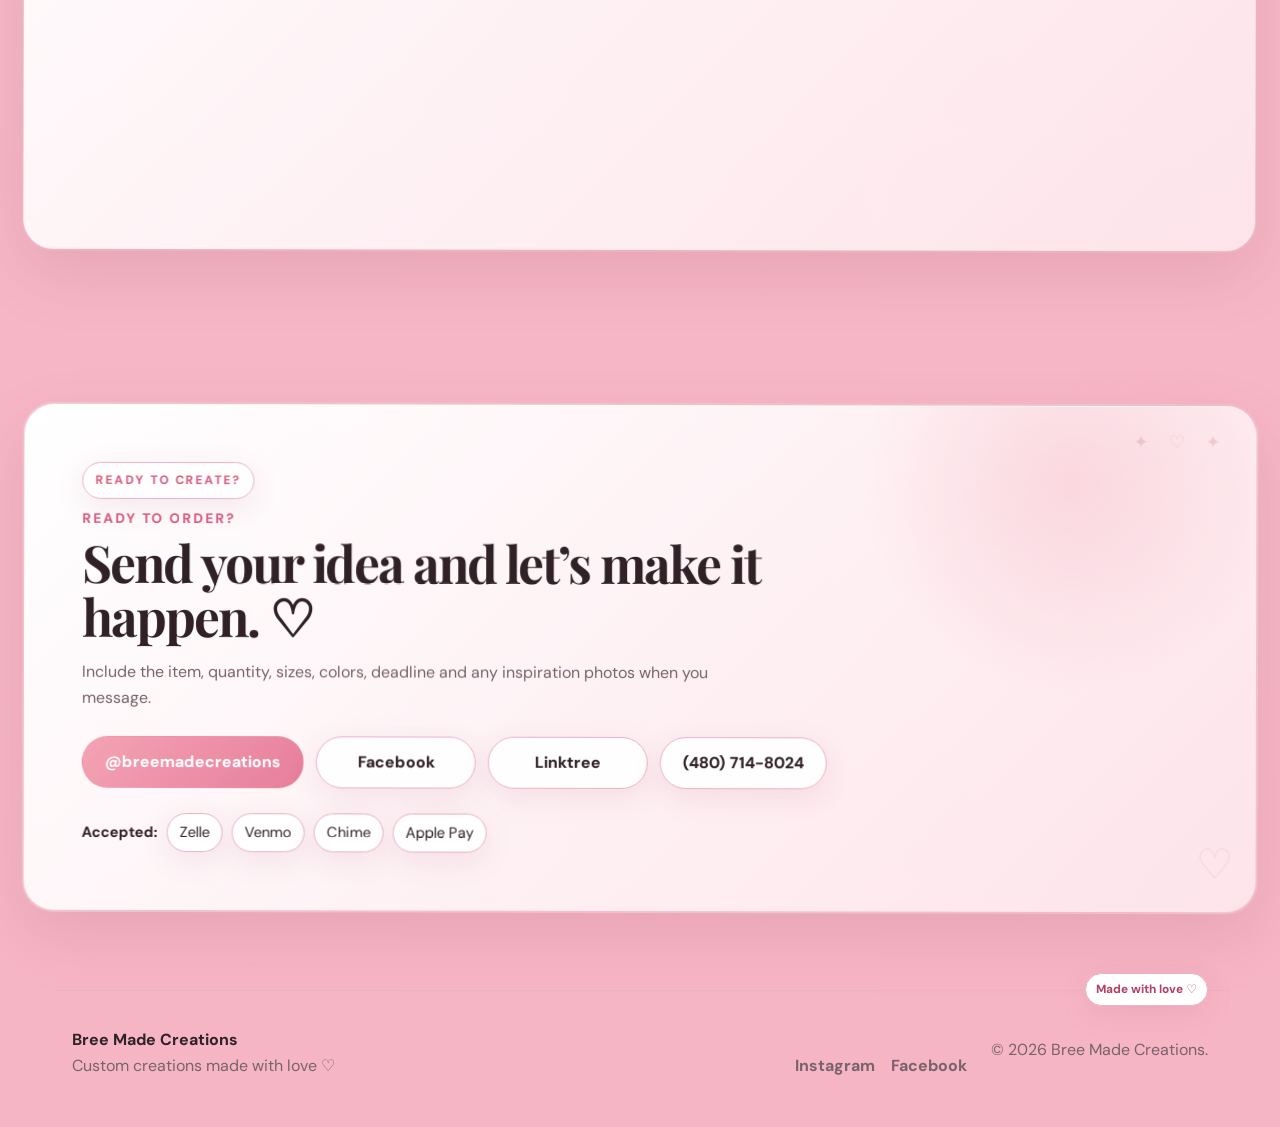
==== commit 16a45e0c: "Make scroll-driven animation the main experience and add full-resolution shirt photo" ====
--- a/index.html
+++ b/index.html
@@ -9,9 +9,10 @@
   <link rel="preconnect" href="https://fonts.googleapis.com">
   <link rel="preconnect" href="https://fonts.gstatic.com" crossorigin>
   <link href="https://fonts.googleapis.com/css2?family=DM+Sans:wght@400;500;600;700&family=Playfair+Display:wght@600;700&display=swap" rel="stylesheet">
-  <link rel="stylesheet" href="styles.css?v=15" />
+  <link rel="stylesheet" href="styles.css?v=16" />
 </head>
 <body>
+  <div class="scroll-progress" aria-hidden="true"><span></span></div>
   <div class="background-doodles" aria-hidden="true">
     <span class="d1">✦</span>
     <span class="d2">♡</span>
@@ -62,8 +63,8 @@
         <div class="hero-logo-card">
           <img src="assets/round-logo.webp?v=2" alt="Bree Made Creations logo with pink roses, bow, butterfly and product icons">
         </div>
-        <button class="hero-mini-photo hero-photo-one" data-image="assets/gallery/tyler-jesus-shirts-v2.jpg" aria-label="View custom shirts">
-          <img src="assets/gallery/tyler-jesus-shirts-v2.jpg?v=1" alt="Custom shirts by Bree Made Creations">
+        <button class="hero-mini-photo hero-photo-one" data-image="assets/gallery/tyler-jesus-shirts-hq.jpg" aria-label="View custom shirts">
+          <img src="assets/gallery/tyler-jesus-shirts-hq.jpg?v=1" alt="Custom shirts by Bree Made Creations">
           <span>Custom Apparel</span>
         </button>
         <button class="hero-mini-photo hero-photo-two" data-image="assets/gallery/bouquet-pink-fresh.webp" aria-label="View custom bouquet">
@@ -117,6 +118,40 @@
     </section>
 
 
+
+    <section id="scroll-showcase" class="motion-story" aria-label="Scroll through Bree Made Creations">
+      <div class="motion-sticky">
+        <div class="motion-copy">
+          <span class="motion-kicker">BREE MADE CREATIONS ✦</span>
+          <h2 class="motion-title">Made to<br><em>feel like you.</em></h2>
+          <p class="motion-sub">Keep scrolling — the collection opens up as you move.</p>
+          <div class="motion-step"><span>01</span><b>/ 04</b></div>
+        </div>
+
+        <div class="motion-stage" aria-hidden="true">
+          <div class="motion-card motion-card-1">
+            <img src="assets/gallery/tyler-jesus-shirts-hq.jpg?v=1" alt="">
+            <span>APPAREL</span>
+          </div>
+          <div class="motion-card motion-card-2">
+            <img src="assets/gallery/bouquet-pink-fresh.webp?v=2" alt="">
+            <span>BOUQUETS</span>
+          </div>
+          <div class="motion-card motion-card-3">
+            <img src="assets/gallery/stickers-2toneclassics.webp?v=2" alt="">
+            <span>STICKERS</span>
+          </div>
+          <div class="motion-card motion-card-4">
+            <img src="assets/gallery/hats-tan-lines.webp?v=2" alt="">
+            <span>HATS</span>
+          </div>
+        </div>
+
+        <div class="motion-giant-word">CREATE</div>
+        <div class="motion-scroll-cue">SCROLL TO EXPLORE <span>↓</span></div>
+      </div>
+    </section>
+
     <section class="section fresh-drop scroll-section" aria-label="Featured recent custom shirts">
       <div class="fresh-drop-card reveal-up">
         <div class="fresh-drop-copy">
@@ -131,14 +166,14 @@
           <a class="btn primary" href="#contact">Create Yours</a>
         </div>
         <div class="fresh-media-stack reveal-scale">
-          <button class="fresh-drop-photo" data-image="assets/gallery/shirts-grace-growth.webp" aria-label="Open custom apparel photo">
+          <button class="fresh-drop-photo" data-image="assets/gallery/tyler-jesus-shirts-hq.jpg" aria-label="Open Tyler and Jesus shirts photo">
+            <img src="assets/gallery/tyler-jesus-shirts-hq.jpg?v=1" alt="Tyler soccer shirt and Jesus is my light shirt">
+            <span class="photo-sticker sticker-top">NEW ✦</span>
+            <span class="photo-sticker sticker-bottom">CUSTOM APPAREL ♡</span>
+          </button>
+          <button class="fresh-mini-polaroid" data-image="assets/gallery/shirts-grace-growth.webp" aria-label="Open custom apparel photo">
             <img src="assets/gallery/shirts-grace-growth.webp?v=3" alt="Pink custom shirts by Bree Made Creations">
-            <span class="photo-sticker sticker-top">CUSTOM ✦</span>
-            <span class="photo-sticker sticker-bottom">APPAREL ♡</span>
-          </button>
-          <button class="fresh-mini-polaroid" data-image="assets/gallery/tyler-jesus-shirts-v2.jpg" aria-label="Open Tyler and Jesus shirts photo">
-            <img src="assets/gallery/tyler-jesus-shirts-v2.jpg?v=2" alt="Tyler soccer shirt and Jesus is my light shirt">
-            <span>NEW DROP ♡</span>
+            <span>MORE APPAREL ♡</span>
           </button>
         </div>
       </div>
@@ -170,13 +205,13 @@
       </div>
 
       <div class="featured-gallery editorial-gallery">
-        <button class="featured-card gallery-xl reveal-up" data-image="assets/gallery/shirts-grace-growth.webp">
+        <button class="featured-card gallery-xl reveal-up" data-image="assets/gallery/tyler-jesus-shirts-hq.jpg">
+          <img src="assets/gallery/tyler-jesus-shirts-hq.jpg?v=1" alt="Custom Tyler soccer shirt and Jesus is my light shirt">
+          <div class="gallery-caption simple-caption"><span class="gallery-tag">Apparel</span></div>
+        </button>
+
+        <button class="featured-card gallery-wide reveal-up" data-image="assets/gallery/shirts-grace-growth.webp">
           <img src="assets/gallery/shirts-grace-growth.webp?v=3" alt="Custom Grace and Growth apparel">
-          <div class="gallery-caption simple-caption"><span class="gallery-tag">Apparel</span></div>
-        </button>
-
-        <button class="featured-card gallery-square new-shirts-small reveal-up" data-image="assets/gallery/tyler-jesus-shirts-v2.jpg">
-          <img src="assets/gallery/tyler-jesus-shirts-v2.jpg?v=2" alt="Custom Tyler soccer shirt and Jesus is my light shirt">
           <div class="gallery-caption simple-caption"><span class="gallery-tag">Apparel</span></div>
         </button>
 
@@ -357,6 +392,6 @@
     <img src="" alt="">
   </div>
 
-  <script src="script.js?v=15"></script>
+  <script src="script.js?v=16"></script>
 </body>
 </html>
--- a/styles.css
+++ b/styles.css
@@ -2180,3 +2180,723 @@
     height: 300px;
   }
 }
+
+
+/* Scroll-driven glow-up v15 */
+.hero-mini-photo {
+  translate: 0 var(--scroll-float, 0px);
+  will-change: translate, transform;
+}
+
+.hero-logo-card {
+  translate: 0 var(--scroll-float, 0px);
+  will-change: translate;
+}
+
+.scroll-section {
+  translate: 0 var(--section-drift, 0px);
+  will-change: translate;
+}
+
+.section-heading {
+  translate: 0 var(--heading-drift, 0px);
+  will-change: translate;
+}
+
+.editorial-gallery .featured-card {
+  translate: 0 var(--card-drift, 0px);
+  will-change: translate, transform;
+}
+
+.fresh-drop-photo,
+.feature-image {
+  scale: var(--scroll-scale, 1);
+  transform-origin: center;
+  will-change: scale;
+}
+
+/* Keep the newly added compressed photo at a smaller display size so it stays crisp. */
+.hero-photo-one {
+  width: 138px;
+  height: 184px;
+  right: 4px;
+  top: 24px;
+}
+
+.hero-photo-one img,
+.new-shirts-small img,
+.fresh-mini-polaroid img {
+  image-rendering: auto;
+  object-fit: cover;
+  object-position: center 45%;
+}
+
+.fresh-media-stack {
+  position: relative;
+  min-height: 580px;
+}
+
+.fresh-media-stack .fresh-drop-photo {
+  width: calc(100% - 72px);
+  min-height: 560px;
+  margin-left: 72px;
+}
+
+.fresh-media-stack .fresh-drop-photo img {
+  min-height: 560px;
+}
+
+.fresh-mini-polaroid {
+  appearance: none;
+  position: absolute;
+  left: 0;
+  bottom: 26px;
+  width: 190px;
+  padding: 8px 8px 34px;
+  border-radius: 20px;
+  border: 1px solid var(--line);
+  background: #fff;
+  box-shadow: 0 22px 48px rgba(91,34,57,.20);
+  transform: rotate(-5deg);
+  z-index: 4;
+  transition: transform .28s ease, box-shadow .28s ease;
+}
+
+.fresh-mini-polaroid:hover {
+  transform: rotate(-1deg) translateY(-6px) scale(1.02);
+  box-shadow: 0 28px 58px rgba(91,34,57,.24);
+}
+
+.fresh-mini-polaroid img {
+  display: block;
+  width: 100%;
+  aspect-ratio: 3 / 4;
+  border-radius: 14px;
+}
+
+.fresh-mini-polaroid span {
+  position: absolute;
+  left: 0;
+  right: 0;
+  bottom: 9px;
+  text-align: center;
+  color: var(--rose);
+  font-size: .72rem;
+  letter-spacing: .08em;
+  font-weight: 900;
+}
+
+.new-shirts-small {
+  grid-column: span 3 !important;
+  grid-row: span 3 !important;
+}
+
+.new-shirts-small img {
+  min-height: 0 !important;
+}
+
+/* More premium motion polish */
+.quick-link-card,
+.product-card,
+.featured-card,
+.image-card,
+.mini-action {
+  transition:
+    transform .28s ease,
+    translate .12s linear,
+    box-shadow .28s ease,
+    border-color .28s ease;
+}
+
+.quick-link-card:hover,
+.mini-action:hover {
+  transform: translateY(-5px);
+  box-shadow: 0 18px 38px rgba(122,43,69,.14);
+}
+
+@media (max-width: 980px) {
+  .fresh-media-stack {
+    min-height: 500px;
+  }
+
+  .fresh-media-stack .fresh-drop-photo {
+    width: calc(100% - 54px);
+    margin-left: 54px;
+  }
+
+  .fresh-mini-polaroid {
+    width: 160px;
+  }
+}
+
+@media (max-width: 640px) {
+  .hero-photo-one {
+    width: 96px;
+    height: 128px;
+    right: 0;
+    top: 22px;
+  }
+
+  .fresh-media-stack {
+    min-height: 420px;
+  }
+
+  .fresh-media-stack .fresh-drop-photo {
+    width: calc(100% - 34px);
+    margin-left: 34px;
+  }
+
+  .fresh-media-stack .fresh-drop-photo,
+  .fresh-media-stack .fresh-drop-photo img {
+    min-height: 400px;
+  }
+
+  .fresh-mini-polaroid {
+    width: 124px;
+    left: -2px;
+    bottom: 20px;
+    padding: 6px 6px 28px;
+  }
+
+  .new-shirts-small {
+    grid-column: span 1 !important;
+    grid-row: span 1 !important;
+  }
+}
+
+@media (prefers-reduced-motion: reduce) {
+  .hero-mini-photo,
+  .hero-logo-card,
+  .scroll-section,
+  .section-heading,
+  .editorial-gallery .featured-card,
+  .fresh-drop-photo,
+  .feature-image {
+    translate: none !important;
+    scale: 1 !important;
+  }
+}
+
+
+/* =========================================================
+   IMMERSIVE SCROLL REDESIGN v16
+   Scroll motion is intentionally the main visual experience.
+   ========================================================= */
+
+:root {
+  --motion-pink: #f2a2b4;
+  --motion-pink-soft: #f8c6d2;
+  --motion-ink: #2f2128;
+}
+
+html {
+  scroll-behavior: smooth;
+}
+
+.scroll-progress {
+  position: fixed;
+  left: 0;
+  top: 0;
+  width: 100%;
+  height: 4px;
+  z-index: 200;
+  pointer-events: none;
+  background: rgba(255,255,255,.2);
+}
+
+.scroll-progress span {
+  display: block;
+  width: 100%;
+  height: 100%;
+  transform-origin: left center;
+  transform: scaleX(0);
+  background: linear-gradient(90deg, #e67f9d, #f4a3b4, #d95d7e);
+  box-shadow: 0 0 18px rgba(217,93,126,.32);
+}
+
+.love-marquee {
+  position: relative;
+  overflow: hidden;
+}
+
+.love-marquee-track {
+  animation: none !important;
+  will-change: transform;
+}
+
+/* Hero now reacts strongly to scroll */
+.hero {
+  min-height: calc(100vh - 78px);
+  align-content: center;
+  padding-top: clamp(56px, 8vh, 92px);
+  padding-bottom: clamp(44px, 7vh, 84px);
+}
+
+.hero-copy {
+  transform: translate3d(0, var(--hero-copy-y, 0px), 0);
+  opacity: var(--hero-copy-opacity, 1);
+  will-change: transform, opacity;
+}
+
+.hero-copy h1 {
+  text-wrap: balance;
+}
+
+.hero-visual-collage {
+  transform:
+    translate3d(0, var(--hero-visual-y, 0px), 0)
+    scale(var(--hero-visual-scale, 1));
+  will-change: transform;
+}
+
+.hero-logo-card {
+  box-shadow:
+    0 35px 90px rgba(105,35,61,.18),
+    0 0 0 12px rgba(255,255,255,.28);
+}
+
+.hero-photo-one {
+  width: 182px !important;
+  height: 236px !important;
+  right: -4px !important;
+  top: 14px !important;
+}
+
+.hero-photo-one img {
+  object-position: center 46% !important;
+}
+
+/* Giant scroll-story section */
+.motion-story {
+  position: relative;
+  height: 340vh;
+  max-width: none;
+  margin: 0;
+  background:
+    radial-gradient(circle at 12% 14%, rgba(255,255,255,.75), transparent 22rem),
+    radial-gradient(circle at 84% 76%, rgba(255,255,255,.44), transparent 24rem),
+    linear-gradient(145deg, #f5b5c5 0%, #f8cbd6 46%, #f1a0b5 100%);
+  border-top: 1px solid rgba(255,255,255,.45);
+  border-bottom: 1px solid rgba(255,255,255,.55);
+}
+
+.motion-sticky {
+  position: sticky;
+  top: 76px;
+  height: calc(100vh - 76px);
+  min-height: 620px;
+  overflow: hidden;
+  isolation: isolate;
+}
+
+.motion-sticky::before {
+  content: "";
+  position: absolute;
+  inset: 0;
+  background:
+    linear-gradient(90deg, rgba(255,255,255,.18) 1px, transparent 1px),
+    linear-gradient(rgba(255,255,255,.14) 1px, transparent 1px);
+  background-size: 72px 72px;
+  mask-image: linear-gradient(to bottom, rgba(0,0,0,.7), transparent 90%);
+  opacity: .24;
+  z-index: -1;
+}
+
+.motion-copy {
+  position: absolute;
+  left: clamp(24px, 7vw, 108px);
+  top: clamp(72px, 12vh, 132px);
+  z-index: 15;
+  width: min(46vw, 610px);
+  transform: translate3d(0, var(--story-copy-y, 0px), 0);
+  opacity: var(--story-copy-opacity, 1);
+  will-change: transform, opacity;
+}
+
+.motion-kicker {
+  display: inline-flex;
+  align-items: center;
+  padding: 8px 12px;
+  margin-bottom: 20px;
+  border: 1px solid rgba(121,39,68,.18);
+  border-radius: 999px;
+  background: rgba(255,255,255,.58);
+  backdrop-filter: blur(10px);
+  color: #8d3151;
+  font-size: .72rem;
+  font-weight: 900;
+  letter-spacing: .18em;
+}
+
+.motion-title {
+  font-size: clamp(4.1rem, 8.8vw, 9.3rem);
+  line-height: .82;
+  letter-spacing: -.07em;
+  color: #2f2128;
+  text-wrap: balance;
+}
+
+.motion-title em {
+  font-weight: 600;
+  color: #fff;
+  text-shadow: 0 12px 42px rgba(89,31,54,.13);
+}
+
+.motion-sub {
+  margin: 28px 0 0;
+  max-width: 430px;
+  color: rgba(47,33,40,.66);
+  font-weight: 600;
+  font-size: 1rem;
+}
+
+.motion-step {
+  display: flex;
+  align-items: baseline;
+  gap: 6px;
+  margin-top: 28px;
+  color: #852f4d;
+}
+
+.motion-step span {
+  font-family: "Playfair Display", serif;
+  font-size: 2.4rem;
+  line-height: 1;
+}
+
+.motion-step b {
+  font-size: .8rem;
+  letter-spacing: .15em;
+}
+
+.motion-stage {
+  position: absolute;
+  left: 61%;
+  top: 51%;
+  width: min(40vw, 560px);
+  height: min(70vh, 720px);
+  transform: translate(-50%, -50%);
+  perspective: 1400px;
+  transform-style: preserve-3d;
+  z-index: 8;
+}
+
+.motion-card {
+  position: absolute;
+  left: 50%;
+  top: 50%;
+  width: clamp(235px, 25vw, 390px);
+  aspect-ratio: 3 / 4;
+  border-radius: 30px;
+  overflow: hidden;
+  border: 9px solid rgba(255,255,255,.94);
+  background: #fff;
+  box-shadow:
+    0 34px 80px rgba(86,27,49,.22),
+    0 8px 26px rgba(86,27,49,.12);
+  transform:
+    translate3d(calc(-50% + var(--mx, 0px)), calc(-50% + var(--my, 0px)), var(--mz, 0px))
+    rotate(var(--mr, 0deg))
+    scale(var(--ms, 1));
+  opacity: var(--mo, 1);
+  clip-path: inset(var(--clip, 0%) round 28px);
+  will-change: transform, opacity, clip-path;
+}
+
+.motion-card img {
+  width: 100%;
+  height: 100%;
+  object-fit: cover;
+}
+
+.motion-card-1 img {
+  object-position: center 47%;
+}
+
+.motion-card span {
+  position: absolute;
+  left: 16px;
+  bottom: 16px;
+  padding: 8px 11px;
+  border-radius: 999px;
+  background: rgba(255,255,255,.92);
+  border: 1px solid rgba(228,123,158,.25);
+  color: #a5385e;
+  font-size: .7rem;
+  font-weight: 900;
+  letter-spacing: .12em;
+  box-shadow: 0 10px 28px rgba(86,27,49,.12);
+}
+
+.motion-card-1 { z-index: 4; }
+.motion-card-2 { z-index: 3; }
+.motion-card-3 { z-index: 2; }
+.motion-card-4 { z-index: 1; }
+
+.motion-giant-word {
+  position: absolute;
+  left: -2vw;
+  bottom: -8vw;
+  z-index: 1;
+  font-family: "DM Sans", sans-serif;
+  font-size: clamp(11rem, 25vw, 31rem);
+  line-height: .7;
+  letter-spacing: -.08em;
+  font-weight: 900;
+  color: rgba(255,255,255,.20);
+  white-space: nowrap;
+  transform: translate3d(var(--giant-x, 0px), 0, 0);
+  will-change: transform;
+  user-select: none;
+}
+
+.motion-scroll-cue {
+  position: absolute;
+  right: clamp(22px, 4vw, 64px);
+  bottom: 30px;
+  z-index: 20;
+  display: flex;
+  align-items: center;
+  gap: 10px;
+  color: rgba(86,27,49,.7);
+  font-size: .7rem;
+  letter-spacing: .15em;
+  font-weight: 900;
+}
+
+.motion-scroll-cue span {
+  display: inline-grid;
+  place-items: center;
+  width: 34px;
+  height: 34px;
+  border-radius: 999px;
+  border: 1px solid rgba(86,27,49,.18);
+  background: rgba(255,255,255,.45);
+}
+
+/* Brand banner gets a scroll reveal instead of sitting flat */
+.banner-section {
+  perspective: 1100px;
+}
+
+.banner-section img {
+  transform:
+    translate3d(0, var(--banner-y, 0px), 0)
+    scale(var(--banner-scale, .94))
+    rotateX(var(--banner-tilt, 2deg));
+  clip-path: inset(var(--banner-clip, 5%) round 30px);
+  will-change: transform, clip-path;
+}
+
+/* The featured drop moves like an editorial spread */
+.fresh-drop {
+  padding-top: 120px;
+  padding-bottom: 120px;
+}
+
+.fresh-drop-card {
+  transform:
+    translate3d(0, var(--fresh-y, 0px), 0)
+    rotate(var(--fresh-r, 0deg));
+  will-change: transform;
+}
+
+.fresh-drop-photo {
+  transform:
+    translate3d(0, var(--fresh-img-y, 0px), 0)
+    scale(var(--fresh-img-scale, 1));
+  will-change: transform;
+}
+
+.fresh-media-stack .fresh-drop-photo {
+  width: 100% !important;
+  margin-left: 0 !important;
+}
+
+.fresh-media-stack .fresh-mini-polaroid {
+  right: -20px;
+  left: auto;
+  bottom: -24px;
+  width: 170px;
+  transform:
+    translate3d(0, var(--mini-y, 0px), 0)
+    rotate(6deg);
+}
+
+.fresh-drop-photo img {
+  object-position: center 46% !important;
+}
+
+/* Make gallery movement more cinematic */
+.editorial-gallery {
+  perspective: 1400px;
+}
+
+.editorial-gallery .featured-card {
+  transform:
+    translate3d(0, var(--gallery-y, 0px), 0)
+    rotate(var(--gallery-r, 0deg))
+    scale(var(--gallery-s, 1));
+  opacity: var(--gallery-o, 1);
+  will-change: transform, opacity;
+}
+
+.editorial-gallery .featured-card:first-child img {
+  object-position: center 46%;
+}
+
+/* Other page content reacts to scroll without fighting the main story */
+.product-card,
+.quick-link-card,
+.image-card,
+.mini-action,
+.support-card,
+.contact-card {
+  transform:
+    translate3d(0, var(--drift-y, 0px), 0)
+    rotate(var(--drift-r, 0deg));
+  will-change: transform;
+}
+
+.section-heading {
+  transform: translate3d(0, var(--heading-y, 0px), 0);
+  will-change: transform;
+}
+
+/* Slow the decorative background even more to emphasize depth */
+.background-doodles span {
+  will-change: transform;
+}
+
+/* Full-res shirt image can safely be displayed large now */
+.hero-photo-one img,
+.fresh-drop-photo img,
+.editorial-gallery .featured-card:first-child img {
+  image-rendering: auto;
+}
+
+@media (max-width: 980px) {
+  .motion-story {
+    height: 300vh;
+  }
+
+  .motion-sticky {
+    min-height: 560px;
+  }
+
+  .motion-copy {
+    width: min(56vw, 520px);
+    left: 28px;
+  }
+
+  .motion-stage {
+    left: 70%;
+    width: 44vw;
+  }
+
+  .motion-title {
+    font-size: clamp(3.6rem, 9vw, 7rem);
+  }
+}
+
+@media (max-width: 700px) {
+  .hero {
+    min-height: auto;
+  }
+
+  .hero-photo-one {
+    width: 118px !important;
+    height: 158px !important;
+  }
+
+  .motion-story {
+    height: 260vh;
+  }
+
+  .motion-sticky {
+    top: 72px;
+    height: calc(100vh - 72px);
+    min-height: 620px;
+  }
+
+  .motion-copy {
+    top: 54px;
+    left: 20px;
+    right: 20px;
+    width: auto;
+  }
+
+  .motion-title {
+    font-size: clamp(3.3rem, 16vw, 5.5rem);
+    max-width: 95vw;
+  }
+
+  .motion-sub {
+    max-width: 310px;
+    font-size: .9rem;
+  }
+
+  .motion-stage {
+    left: 50%;
+    top: 68%;
+    width: 100%;
+    height: 46vh;
+  }
+
+  .motion-card {
+    width: min(54vw, 240px);
+    border-width: 6px;
+    border-radius: 22px;
+  }
+
+  .motion-giant-word {
+    bottom: 3vh;
+    font-size: 36vw;
+  }
+
+  .motion-scroll-cue {
+    display: none;
+  }
+
+  .fresh-drop {
+    padding-top: 86px;
+    padding-bottom: 86px;
+  }
+
+  .fresh-media-stack .fresh-mini-polaroid {
+    width: 118px;
+    right: -4px;
+    bottom: -18px;
+  }
+}
+
+@media (prefers-reduced-motion: reduce) {
+  .motion-story {
+    height: auto;
+  }
+
+  .motion-sticky {
+    position: relative;
+    top: 0;
+    height: auto;
+    min-height: 850px;
+  }
+
+  .motion-card,
+  .hero-copy,
+  .hero-visual-collage,
+  .banner-section img,
+  .fresh-drop-card,
+  .fresh-drop-photo,
+  .editorial-gallery .featured-card,
+  .product-card,
+  .quick-link-card,
+  .image-card,
+  .mini-action,
+  .support-card,
+  .contact-card,
+  .section-heading {
+    transform: none !important;
+    opacity: 1 !important;
+  }
+}
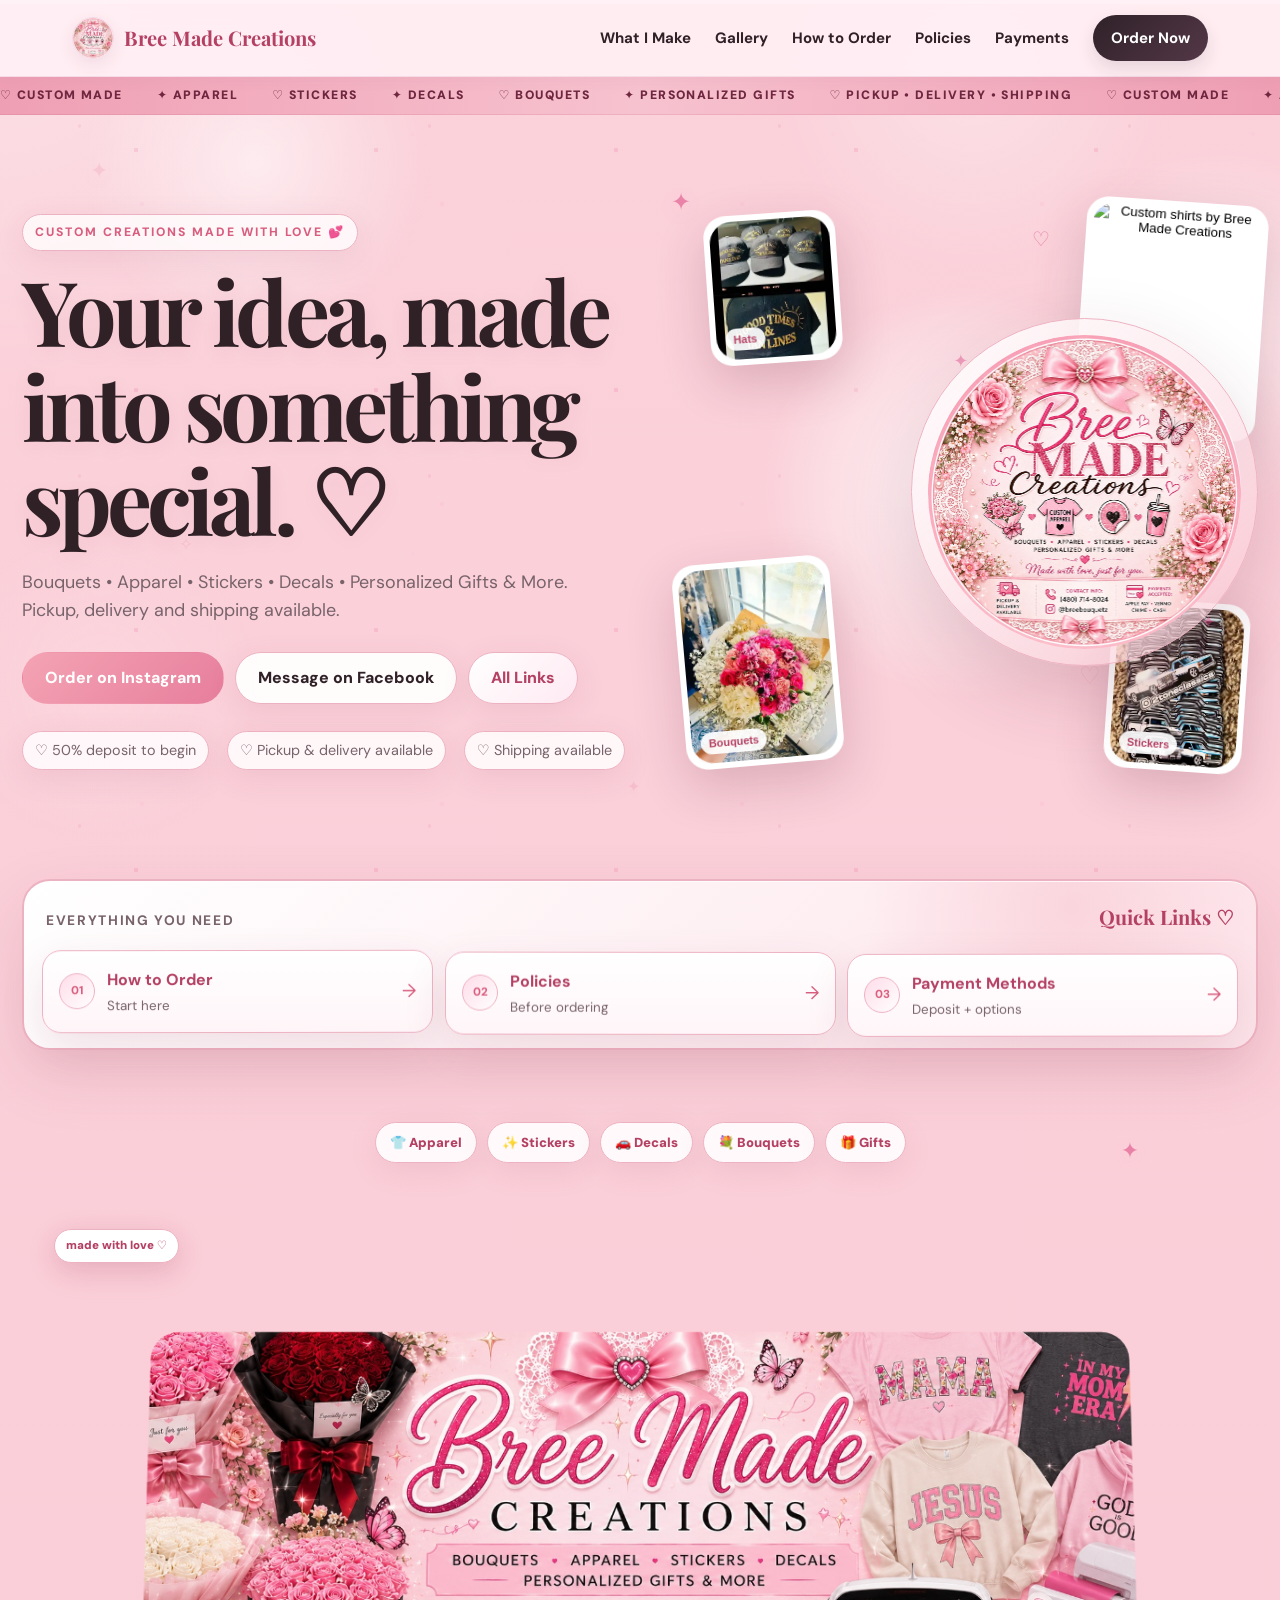
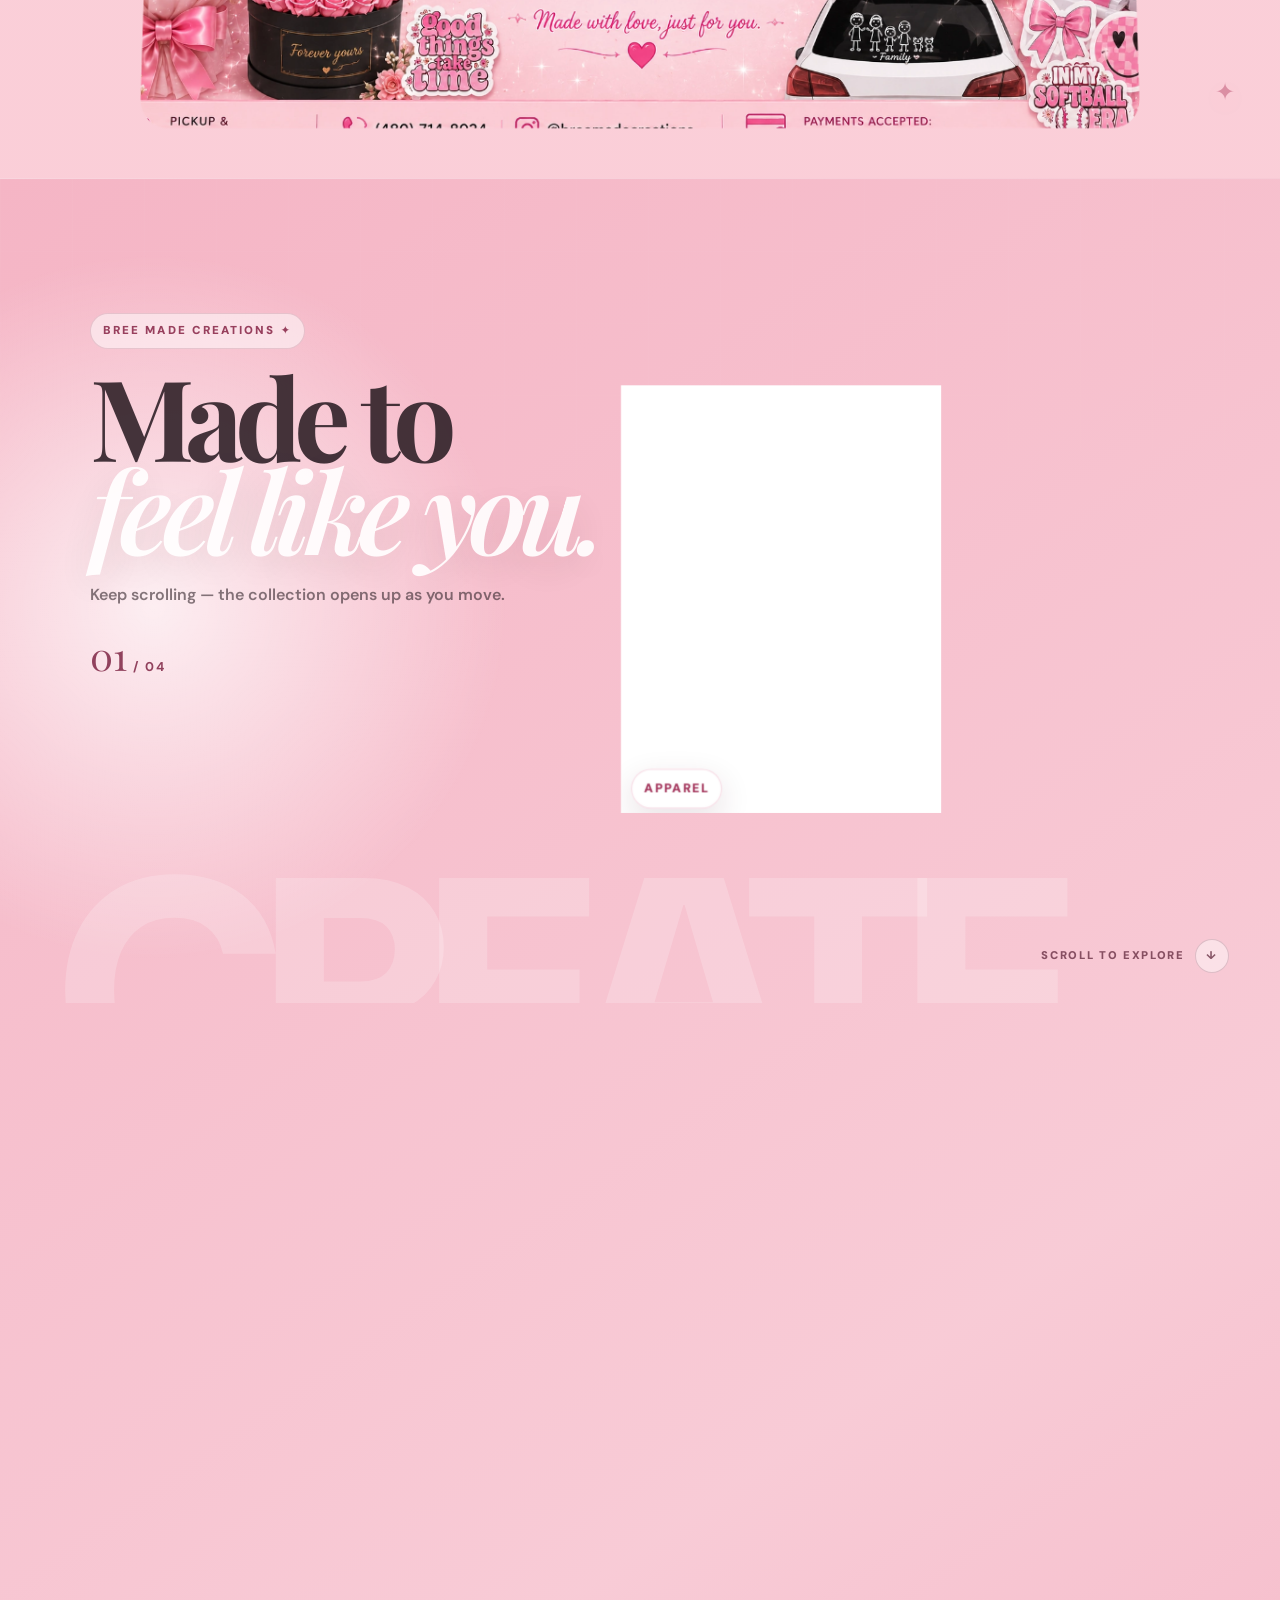
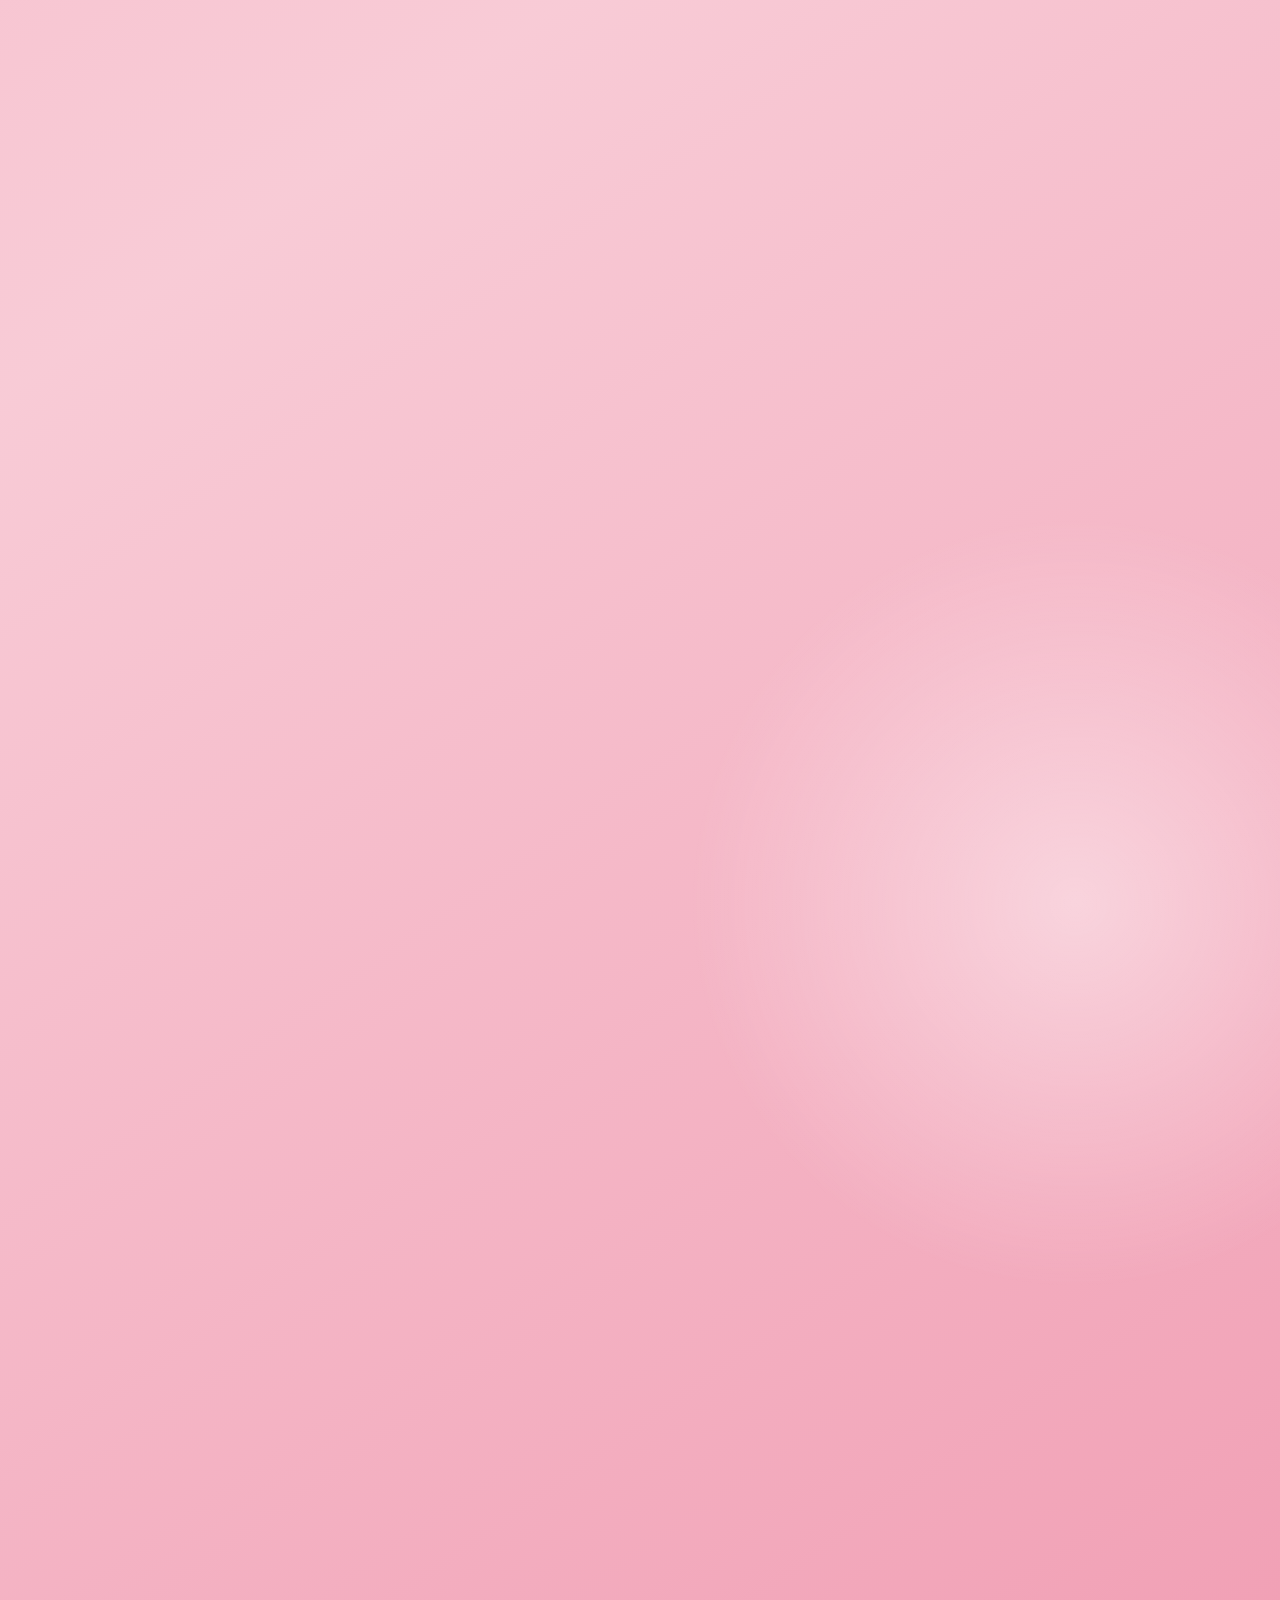
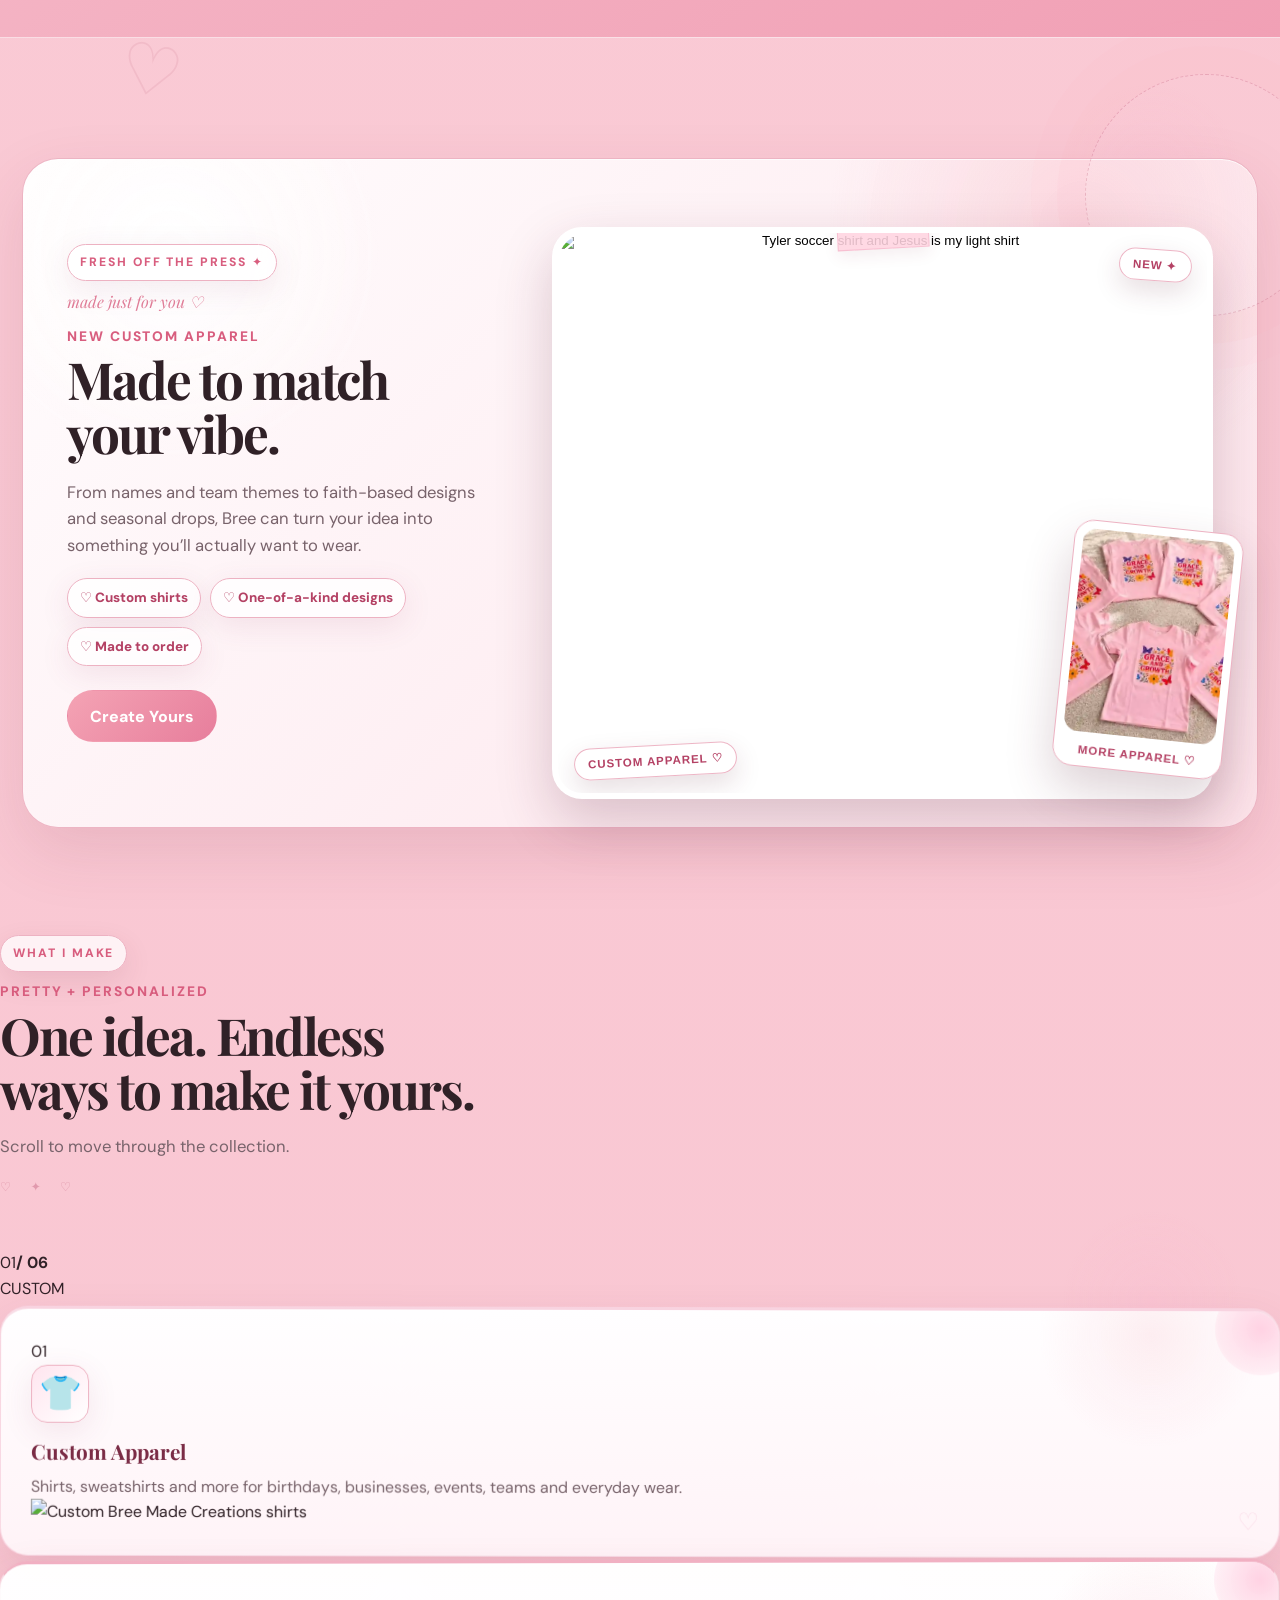
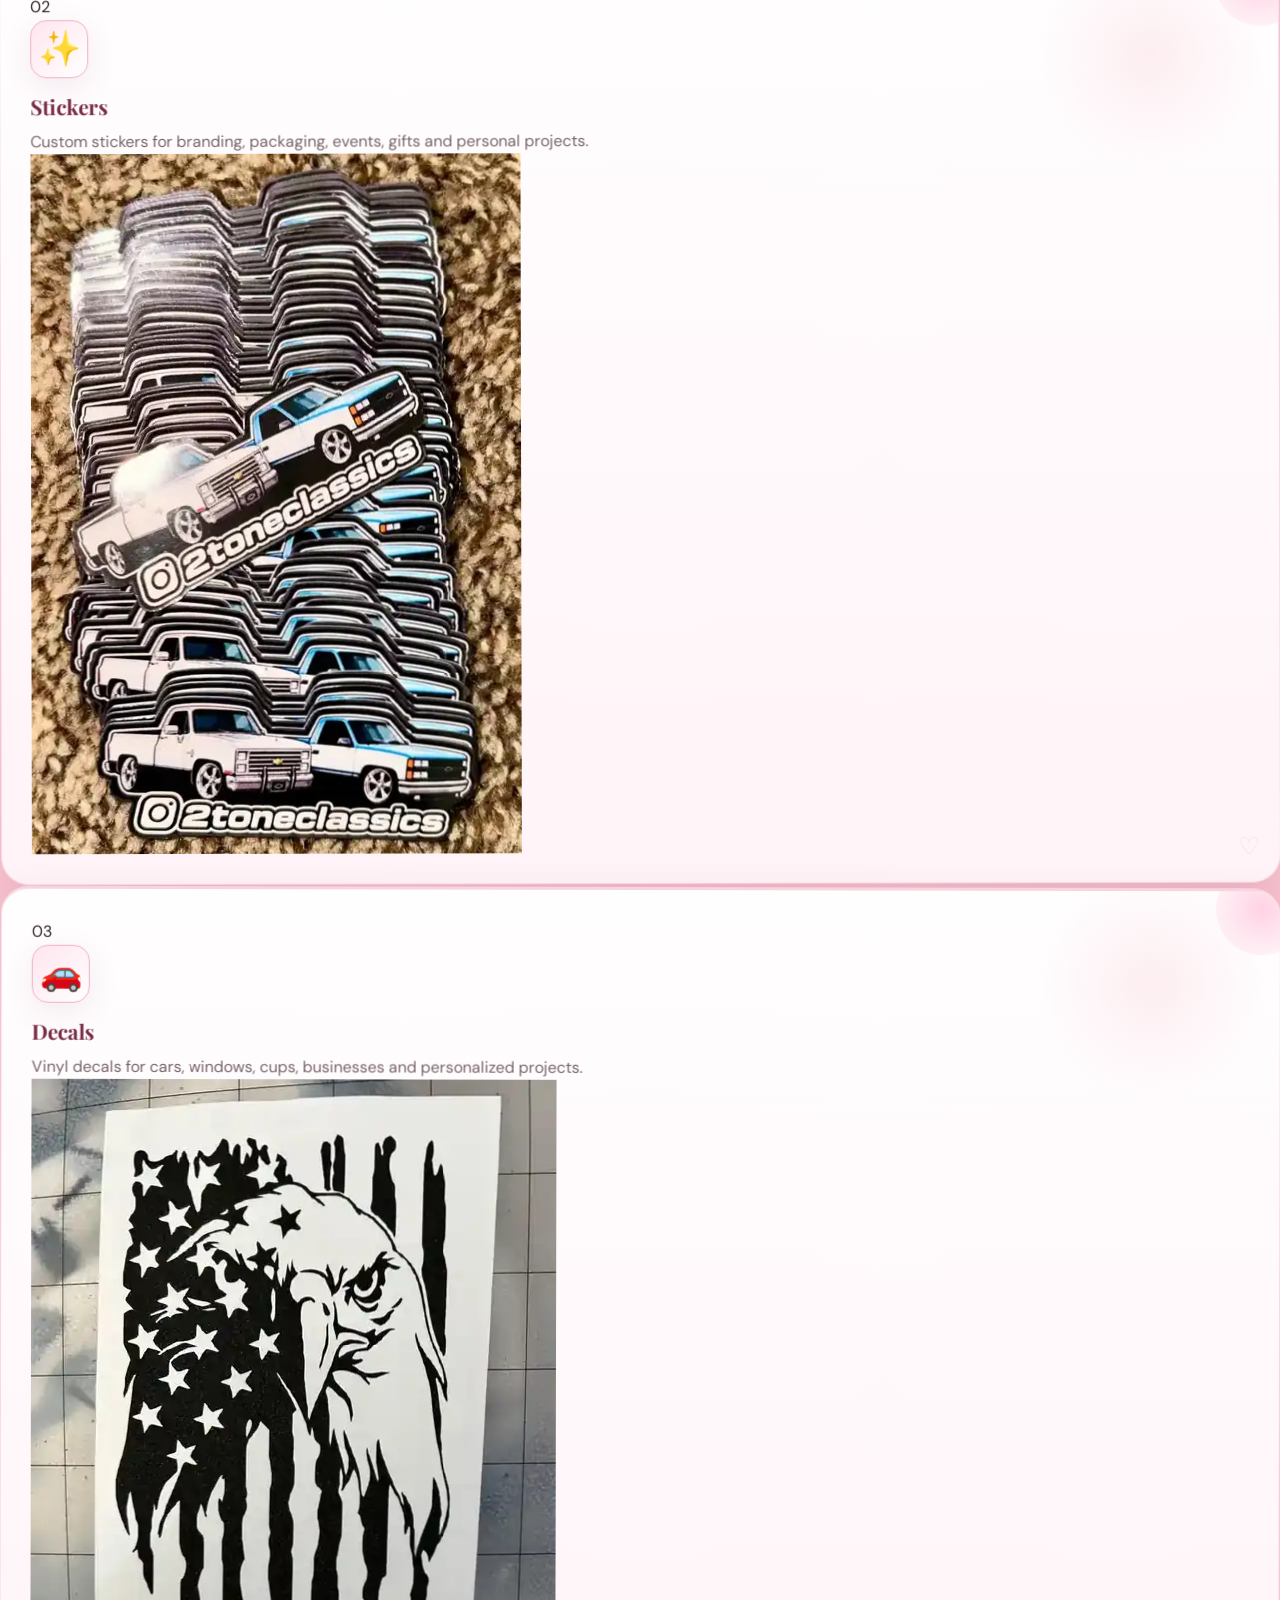
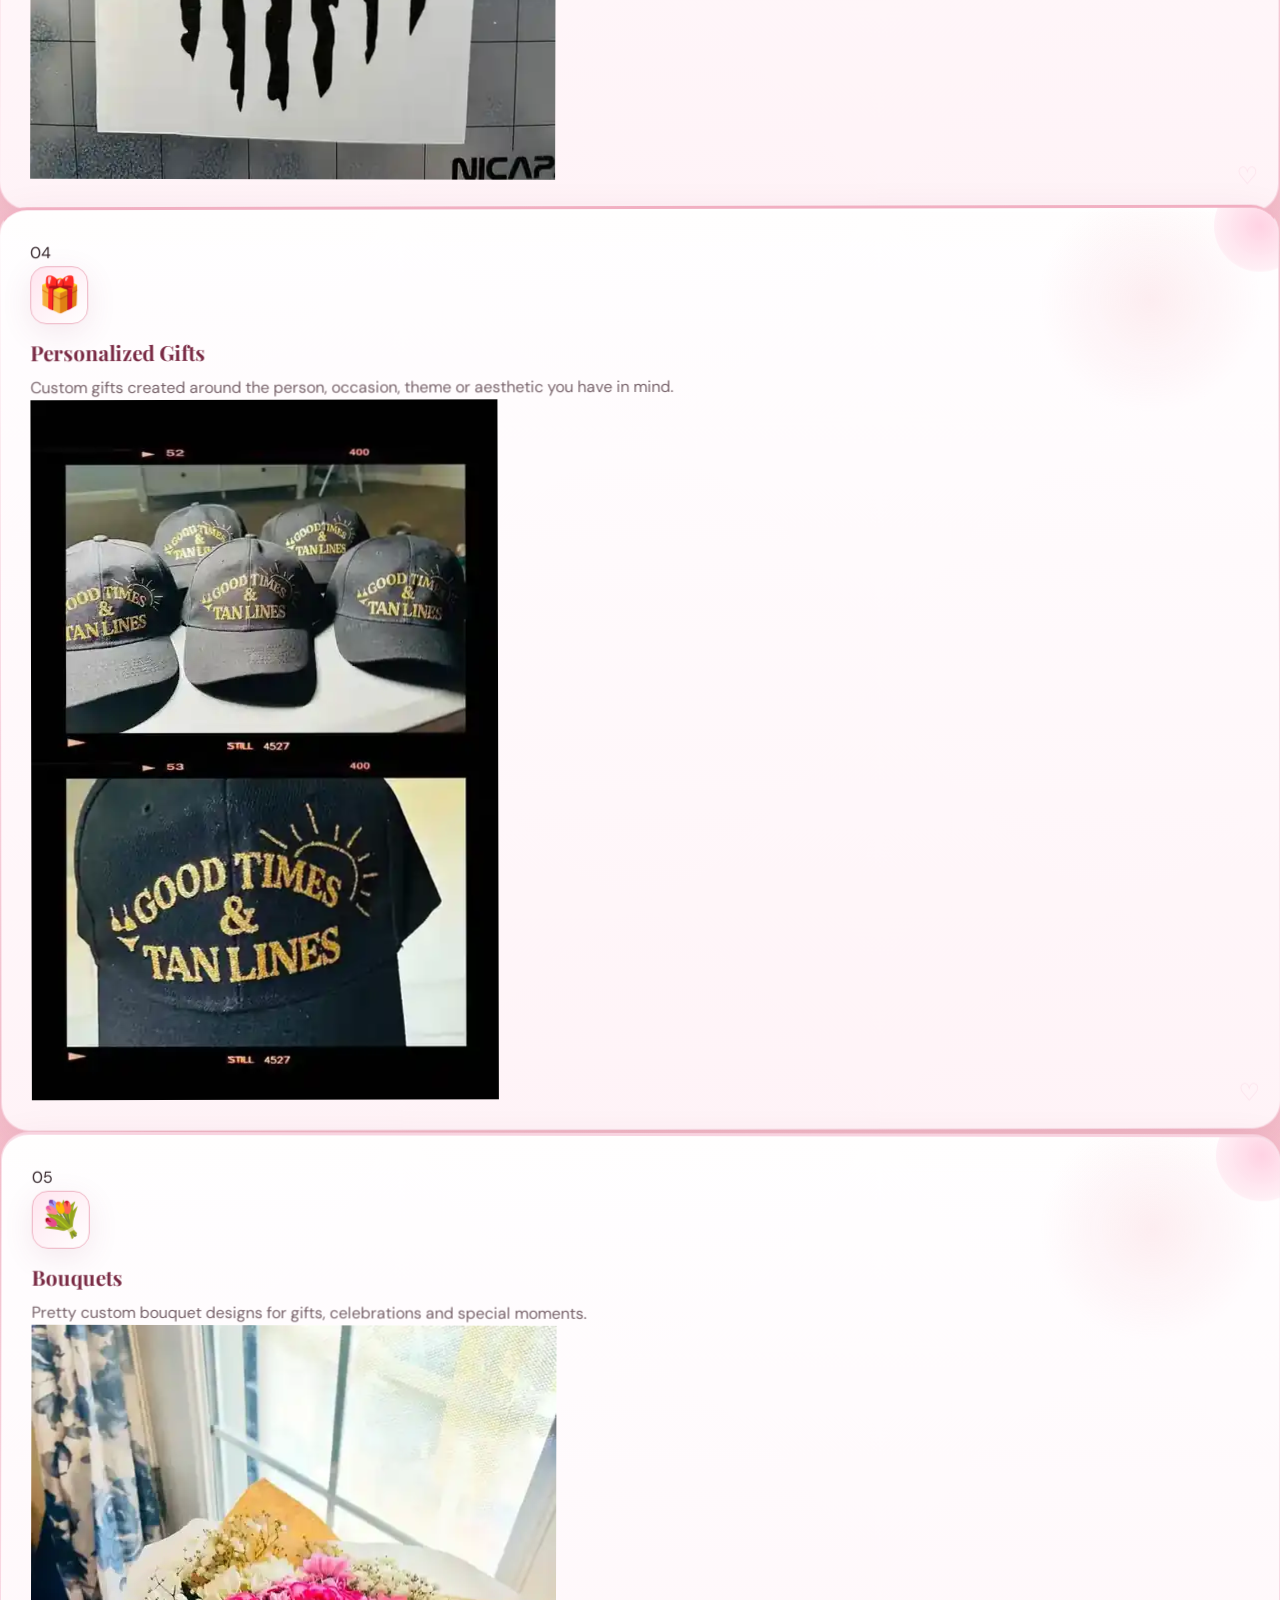
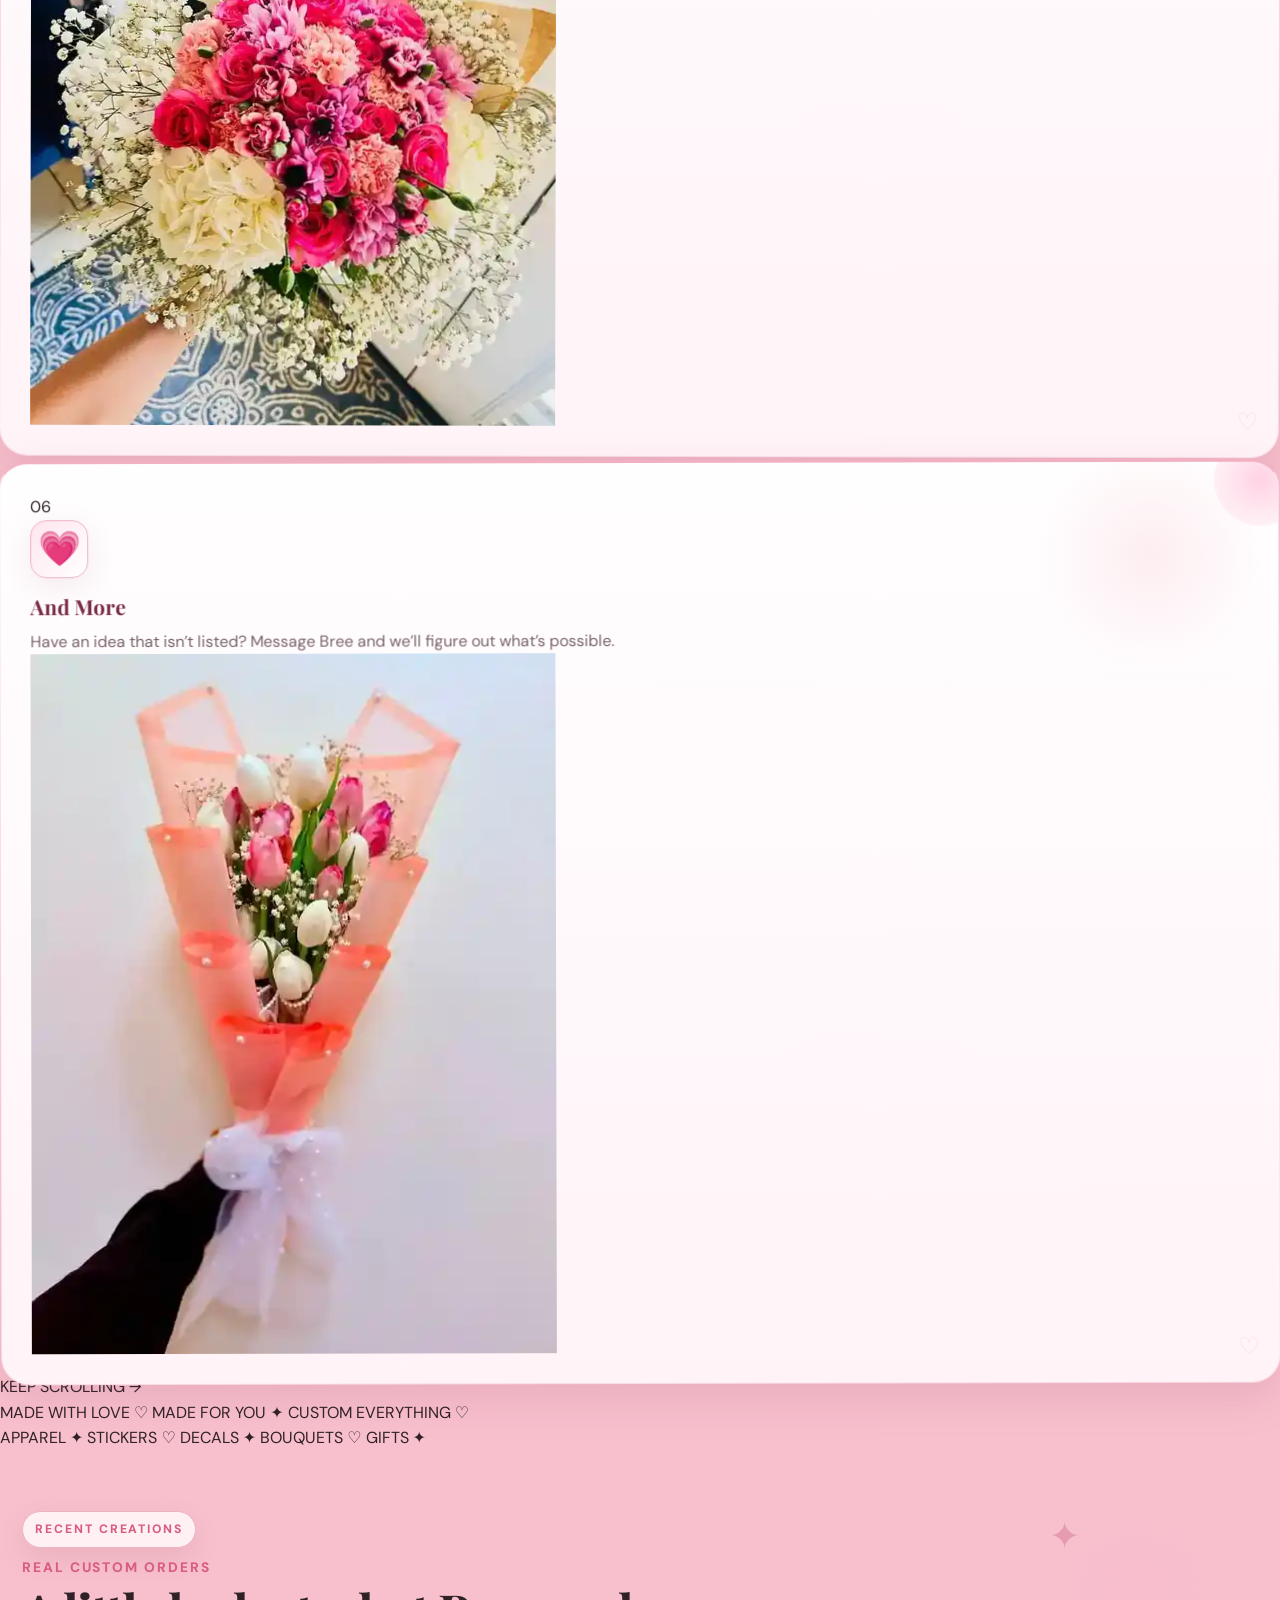
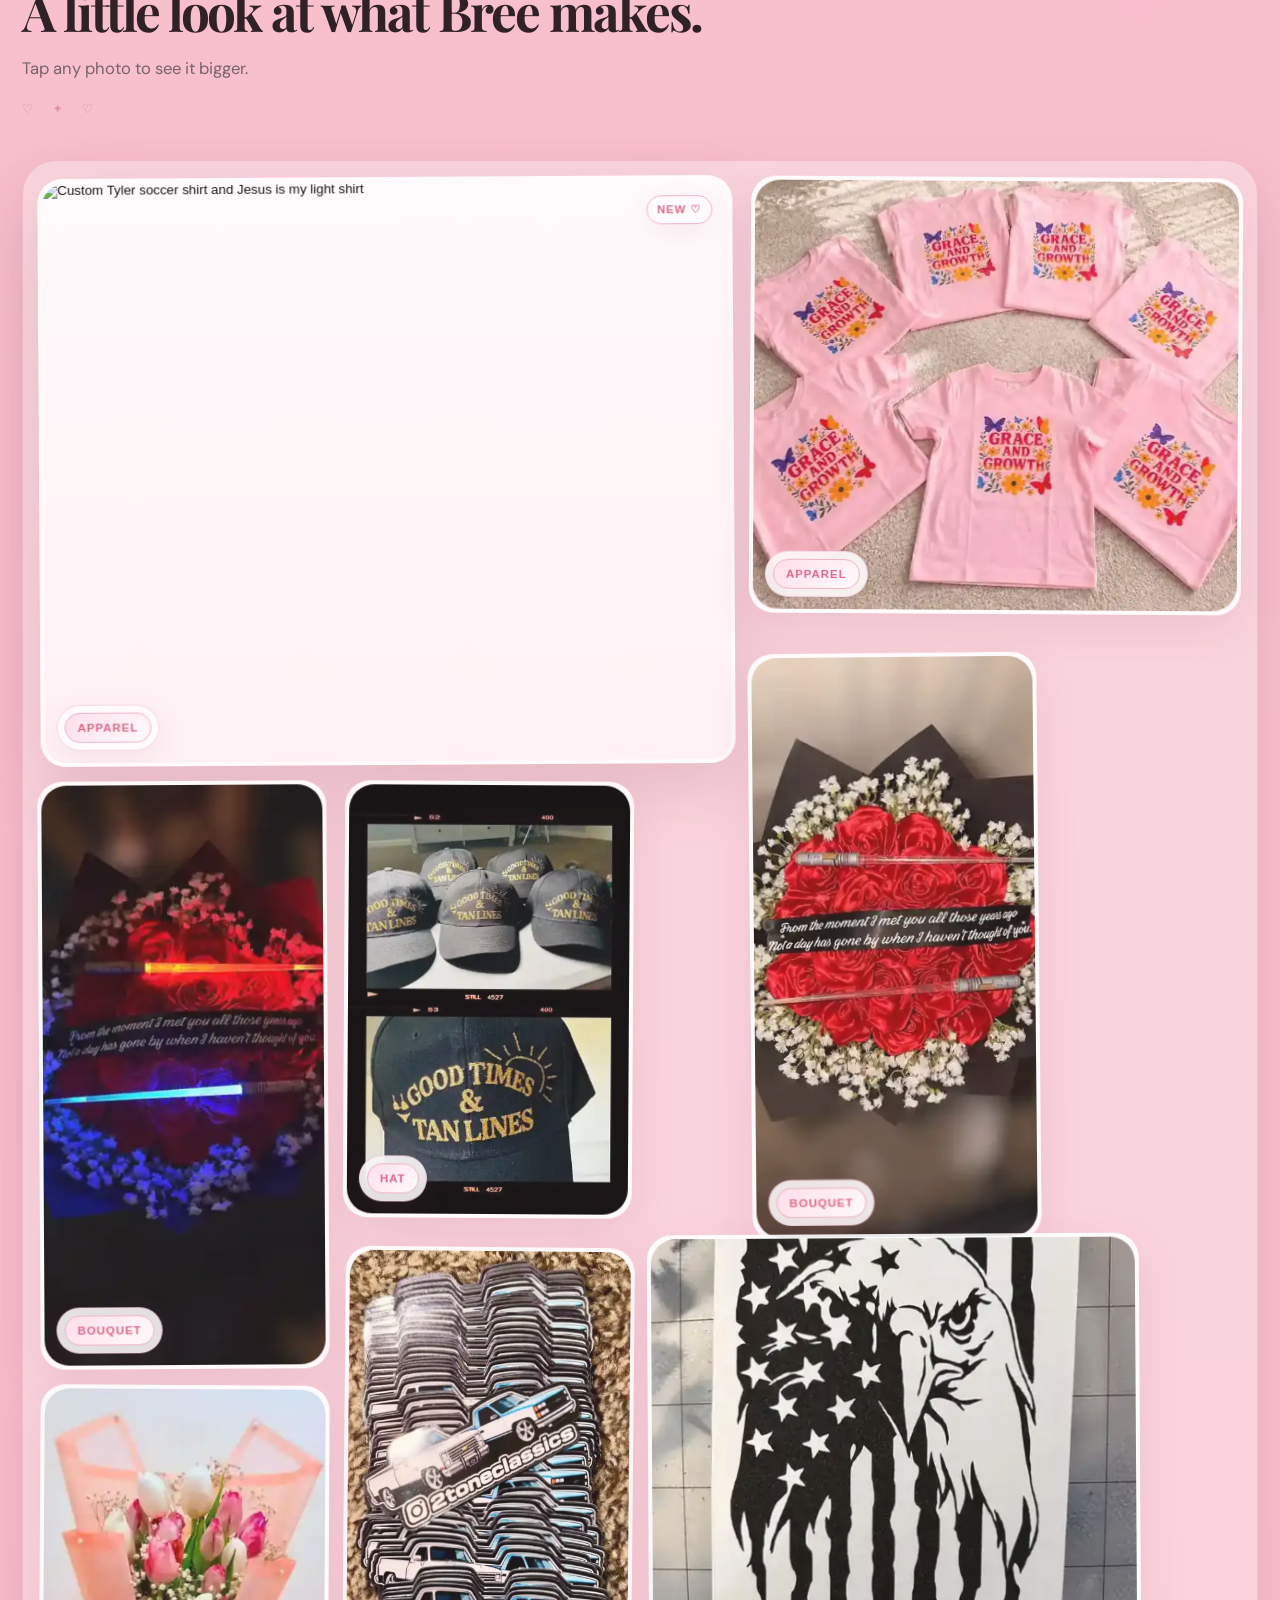
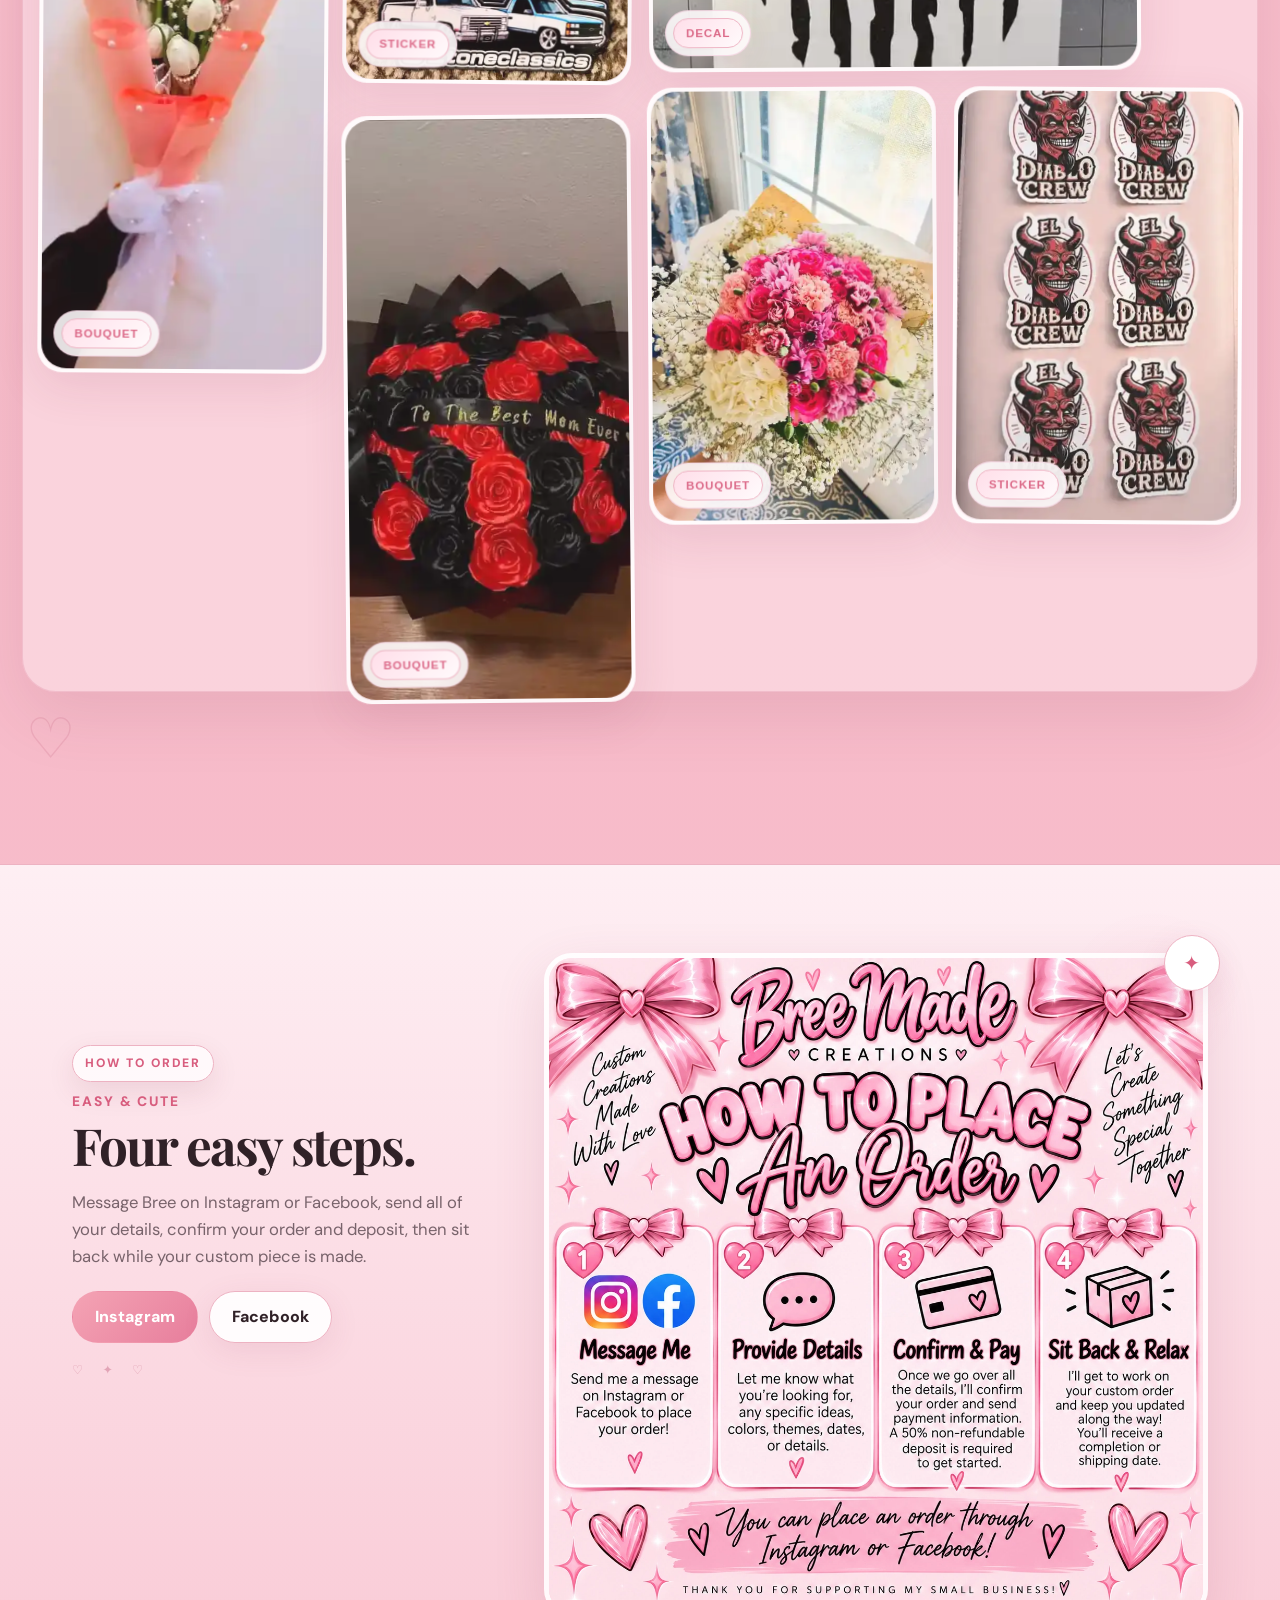
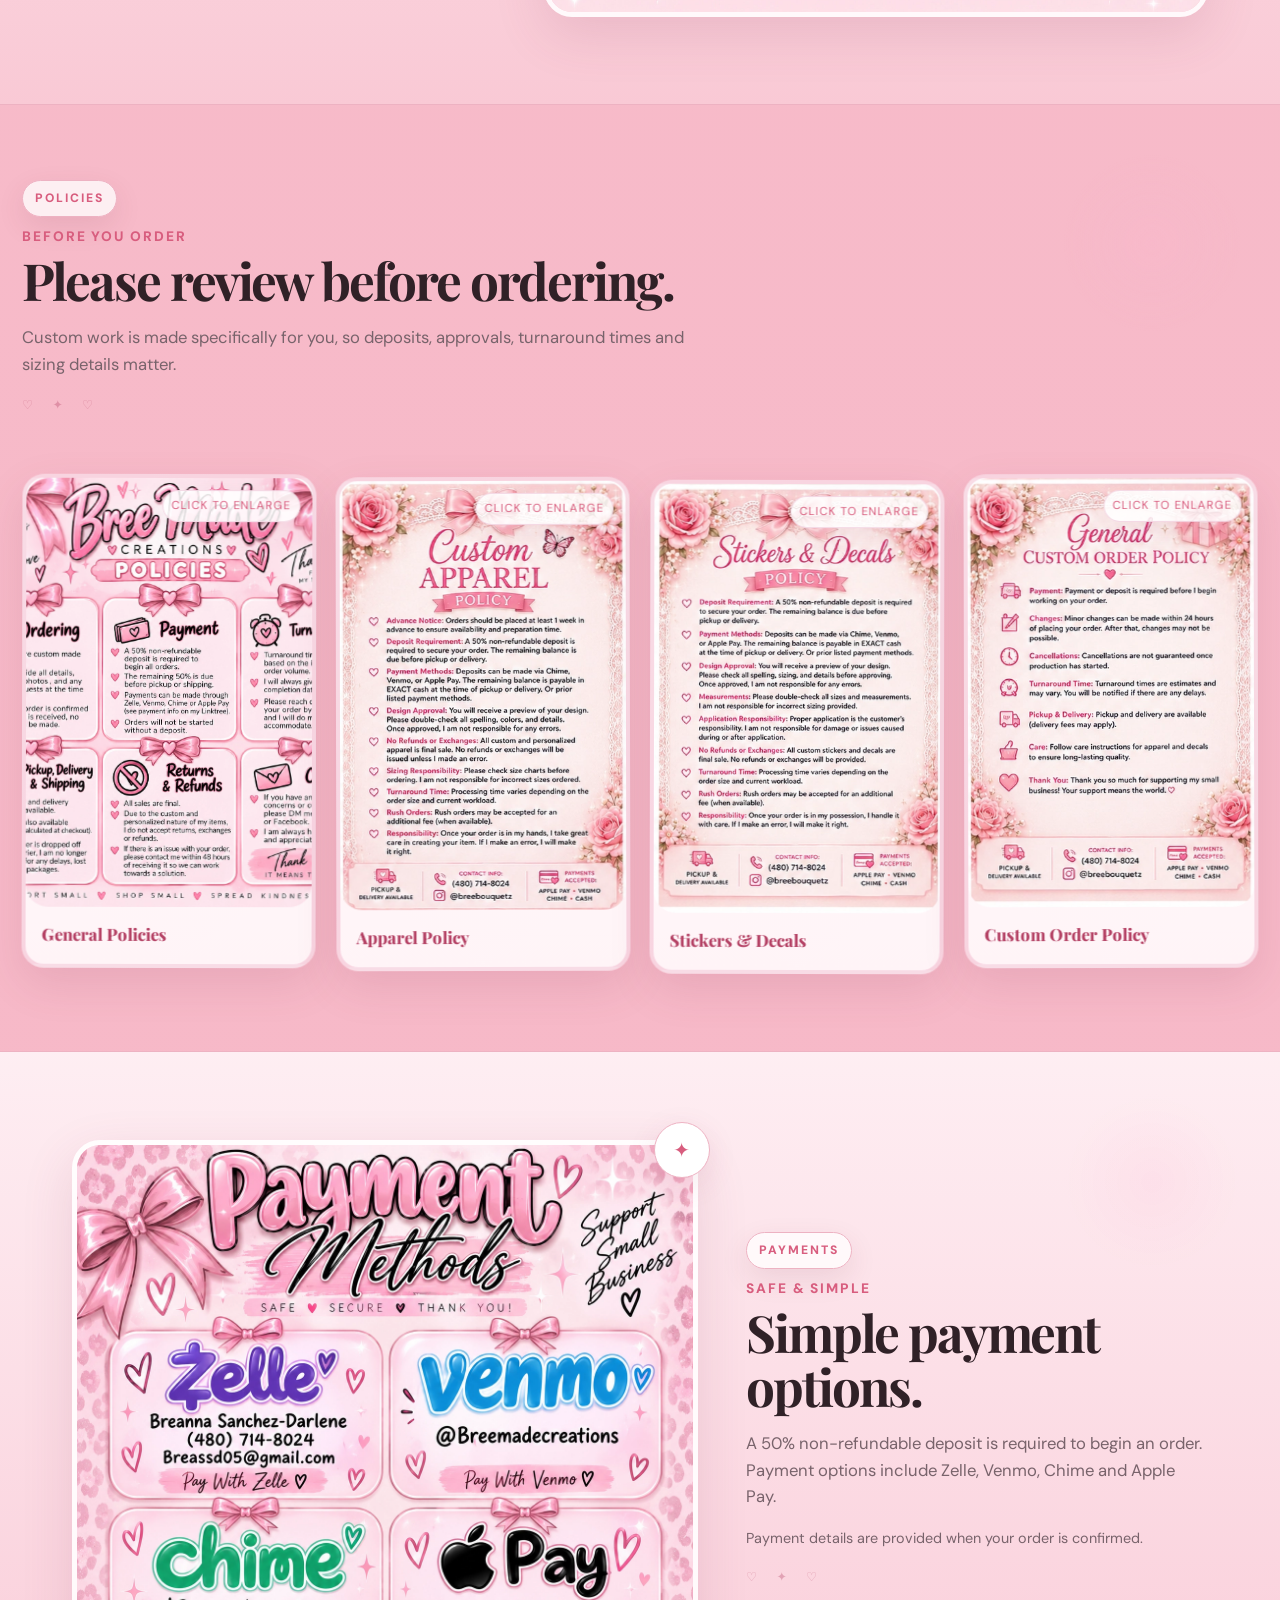
==== commit dcc985c1: "Build pinned horizontal shop and working HQ image hooks" ====
--- a/index.html
+++ b/index.html
@@ -9,7 +9,7 @@
   <link rel="preconnect" href="https://fonts.googleapis.com">
   <link rel="preconnect" href="https://fonts.gstatic.com" crossorigin>
   <link href="https://fonts.googleapis.com/css2?family=DM+Sans:wght@400;500;600;700&family=Playfair+Display:wght@600;700&display=swap" rel="stylesheet">
-  <link rel="stylesheet" href="styles.css?v=16" />
+  <link rel="stylesheet" href="styles.css?v=17" />
 </head>
 <body>
   <div class="scroll-progress" aria-hidden="true"><span></span></div>
@@ -63,8 +63,8 @@
         <div class="hero-logo-card">
           <img src="assets/round-logo.webp?v=2" alt="Bree Made Creations logo with pink roses, bow, butterfly and product icons">
         </div>
-        <button class="hero-mini-photo hero-photo-one" data-image="assets/gallery/tyler-jesus-shirts-hq.jpg" aria-label="View custom shirts">
-          <img src="assets/gallery/tyler-jesus-shirts-hq.jpg?v=1" alt="Custom shirts by Bree Made Creations">
+        <button class="hero-mini-photo hero-photo-one" data-image="tyler-hq" aria-label="View custom shirts">
+          <img data-tyler-hq loading="eager" alt="Custom shirts by Bree Made Creations">
           <span>Custom Apparel</span>
         </button>
         <button class="hero-mini-photo hero-photo-two" data-image="assets/gallery/bouquet-pink-fresh.webp" aria-label="View custom bouquet">
@@ -130,7 +130,7 @@
 
         <div class="motion-stage" aria-hidden="true">
           <div class="motion-card motion-card-1">
-            <img src="assets/gallery/tyler-jesus-shirts-hq.jpg?v=1" alt="">
+            <img data-tyler-hq loading="eager" alt="">
             <span>APPAREL</span>
           </div>
           <div class="motion-card motion-card-2">
@@ -166,8 +166,8 @@
           <a class="btn primary" href="#contact">Create Yours</a>
         </div>
         <div class="fresh-media-stack reveal-scale">
-          <button class="fresh-drop-photo" data-image="assets/gallery/tyler-jesus-shirts-hq.jpg" aria-label="Open Tyler and Jesus shirts photo">
-            <img src="assets/gallery/tyler-jesus-shirts-hq.jpg?v=1" alt="Tyler soccer shirt and Jesus is my light shirt">
+          <button class="fresh-drop-photo" data-image="tyler-hq" aria-label="Open Tyler and Jesus shirts photo">
+            <img data-tyler-hq loading="eager" alt="Tyler soccer shirt and Jesus is my light shirt">
             <span class="photo-sticker sticker-top">NEW ✦</span>
             <span class="photo-sticker sticker-bottom">CUSTOM APPAREL ♡</span>
           </button>
@@ -179,23 +179,67 @@
       </div>
     </section>
 
-    <section id="shop" class="section scroll-section">
-      <div class="section-heading reveal-up">
-        <span class="eyebrow">WHAT I MAKE</span>
-        <h2><span class="title-kicker">pretty + personalized</span>Custom pieces for your people, your business and your moments.</h2>
-        <p>Every order is customized. Send your inspiration, colors, theme, quantity and deadline and we’ll bring the idea together.</p>
-      </div>
-
-      <div class="product-grid">
-        <article class="product-card reveal-up"><div class="icon">👕</div><h3>Custom Apparel</h3><p>Shirts, sweatshirts and more for birthdays, businesses, events, teams and everyday wear.</p></article>
-        <article class="product-card reveal-up"><div class="icon">✨</div><h3>Stickers</h3><p>Custom stickers for branding, packaging, events, gifts and personal projects.</p></article>
-        <article class="product-card reveal-up"><div class="icon">🚗</div><h3>Decals</h3><p>Vinyl decals for cars, windows, cups, businesses and personalized projects.</p></article>
-        <article class="product-card reveal-up"><div class="icon">🎁</div><h3>Personalized Gifts</h3><p>Custom gifts created around the person, occasion, theme or aesthetic you have in mind.</p></article>
-        <article class="product-card reveal-up"><div class="icon">💐</div><h3>Bouquets</h3><p>Pretty custom bouquet designs for gifts, celebrations and special moments.</p></article>
-        <article class="product-card reveal-up"><div class="icon">💗</div><h3>And More</h3><p>Have an idea that isn’t listed? Message us with what you want and we’ll let you know what’s possible.</p></article>
-      </div>
-    </section>
-
+    <section id="shop" class="horizontal-shop scroll-section">
+      <div class="shop-sticky">
+        <div class="shop-heading section-heading">
+          <span class="eyebrow">WHAT I MAKE</span>
+          <h2><span class="title-kicker">pretty + personalized</span>One idea. Endless ways to make it yours.</h2>
+          <p>Scroll to move through the collection.</p>
+        </div>
+
+        <div class="shop-scroll-count" aria-hidden="true"><span>01</span><b>/ 06</b></div>
+        <div class="shop-giant-word" aria-hidden="true">CUSTOM</div>
+
+        <div class="product-viewport">
+          <div class="product-track">
+            <article class="product-card shop-card">
+              <div class="shop-card-num">01</div><div class="icon">👕</div>
+              <h3>Custom Apparel</h3>
+              <p>Shirts, sweatshirts and more for birthdays, businesses, events, teams and everyday wear.</p>
+              <div class="shop-card-photo"><img data-tyler-hq alt="Custom Bree Made Creations shirts"></div>
+            </article>
+            <article class="product-card shop-card">
+              <div class="shop-card-num">02</div><div class="icon">✨</div>
+              <h3>Stickers</h3>
+              <p>Custom stickers for branding, packaging, events, gifts and personal projects.</p>
+              <div class="shop-card-photo"><img src="assets/gallery/stickers-2toneclassics.webp?v=2" alt="Custom stickers"></div>
+            </article>
+            <article class="product-card shop-card">
+              <div class="shop-card-num">03</div><div class="icon">🚗</div>
+              <h3>Decals</h3>
+              <p>Vinyl decals for cars, windows, cups, businesses and personalized projects.</p>
+              <div class="shop-card-photo"><img src="assets/gallery/decal-eagle-flag.webp?v=2" alt="Custom decal"></div>
+            </article>
+            <article class="product-card shop-card">
+              <div class="shop-card-num">04</div><div class="icon">🎁</div>
+              <h3>Personalized Gifts</h3>
+              <p>Custom gifts created around the person, occasion, theme or aesthetic you have in mind.</p>
+              <div class="shop-card-photo"><img src="assets/gallery/hats-tan-lines.webp?v=2" alt="Custom gift example"></div>
+            </article>
+            <article class="product-card shop-card">
+              <div class="shop-card-num">05</div><div class="icon">💐</div>
+              <h3>Bouquets</h3>
+              <p>Pretty custom bouquet designs for gifts, celebrations and special moments.</p>
+              <div class="shop-card-photo"><img src="assets/gallery/bouquet-pink-fresh.webp?v=2" alt="Custom pink bouquet"></div>
+            </article>
+            <article class="product-card shop-card">
+              <div class="shop-card-num">06</div><div class="icon">💗</div>
+              <h3>And More</h3>
+              <p>Have an idea that isn’t listed? Message Bree and we’ll figure out what’s possible.</p>
+              <div class="shop-card-photo"><img src="assets/gallery/bouquet-tulips.webp?v=2" alt="Custom creation"></div>
+            </article>
+          </div>
+        </div>
+
+        <div class="shop-scroll-hint" aria-hidden="true">KEEP SCROLLING <span>→</span></div>
+      </div>
+    </section>
+
+
+    <div class="kinetic-divider" aria-hidden="true">
+      <div class="kinetic-line kinetic-line-a">MADE WITH LOVE ♡ MADE FOR YOU ✦ CUSTOM EVERYTHING ♡</div>
+      <div class="kinetic-line kinetic-line-b">APPAREL ✦ STICKERS ♡ DECALS ✦ BOUQUETS ♡ GIFTS ✦</div>
+    </div>
 
     <section id="gallery" class="section gallery-showcase scroll-section">
       <div class="section-heading reveal-up">
@@ -205,8 +249,8 @@
       </div>
 
       <div class="featured-gallery editorial-gallery">
-        <button class="featured-card gallery-xl reveal-up" data-image="assets/gallery/tyler-jesus-shirts-hq.jpg">
-          <img src="assets/gallery/tyler-jesus-shirts-hq.jpg?v=1" alt="Custom Tyler soccer shirt and Jesus is my light shirt">
+        <button class="featured-card gallery-xl reveal-up" data-image="tyler-hq">
+          <img data-tyler-hq loading="eager" alt="Custom Tyler soccer shirt and Jesus is my light shirt">
           <div class="gallery-caption simple-caption"><span class="gallery-tag">Apparel</span></div>
         </button>
 
@@ -278,7 +322,7 @@
             <a class="btn ghost" href="https://www.facebook.com/profile.php?id=61591828299475" target="_blank" rel="noopener">Facebook</a>
           </div>
         </div>
-        <div class="feature-image">
+        <div class="feature-image scroll-image-panel">
           <img src="assets/how-to-order.webp?v=2" alt="How to place an order with Bree Made Creations">
         </div>
       </div>
@@ -313,7 +357,7 @@
 
     <section id="payments" class="section alt scroll-section">
       <div class="split-section reverse">
-        <div class="feature-image">
+        <div class="feature-image scroll-image-panel">
           <img src="assets/payment-methods.webp?v=2" alt="Bree Made Creations payment methods including Zelle, Venmo, Chime and Apple Pay">
         </div>
         <div class="section-heading sticky-copy">
@@ -327,7 +371,7 @@
 
     <section class="section support-section scroll-section">
       <div class="support-card">
-        <div class="support-visual reveal-scale">
+        <div class="support-visual reveal-scale scroll-image-panel">
           <img src="assets/thank-you.webp?v=2" alt="Thank you for supporting Bree Made Creations">
         </div>
         <div class="support-copy reveal-up">
@@ -392,6 +436,6 @@
     <img src="" alt="">
   </div>
 
-  <script src="script.js?v=16"></script>
+  <script src="script.js?v=17"></script>
 </body>
 </html>
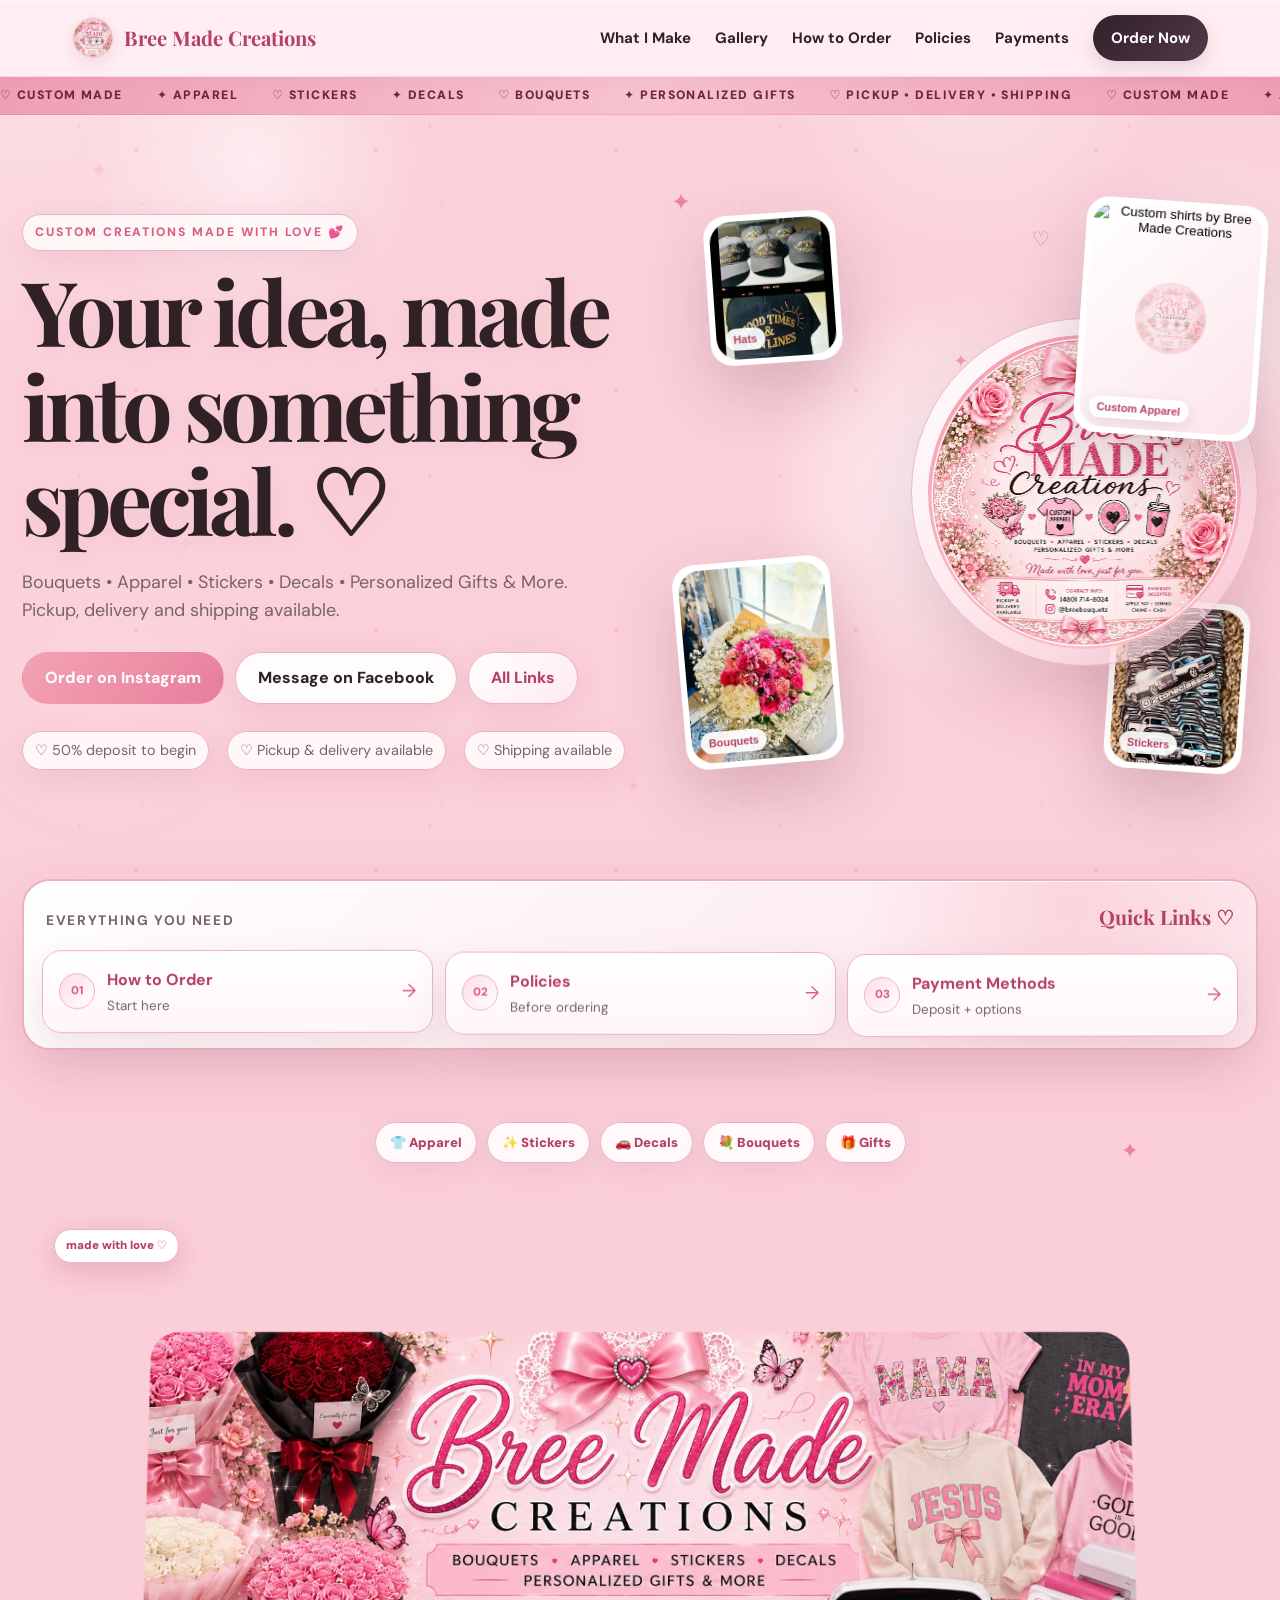
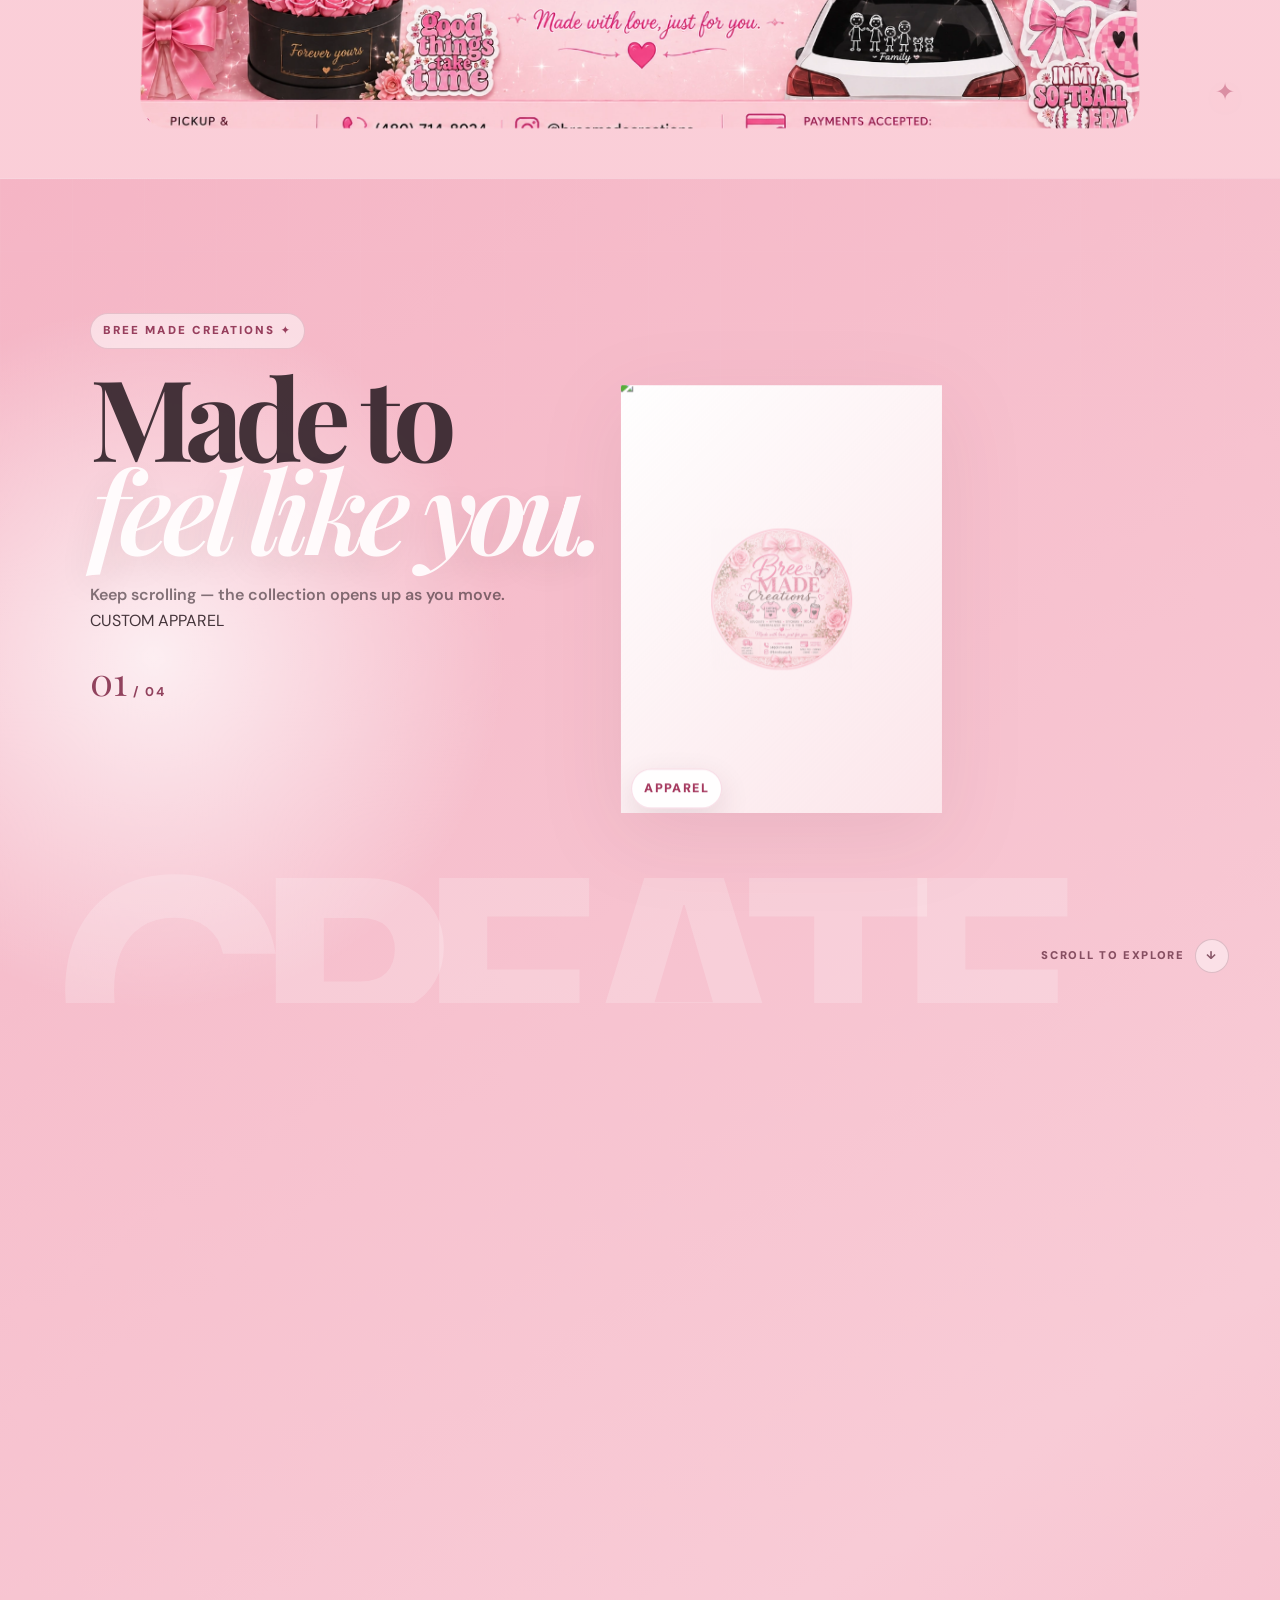
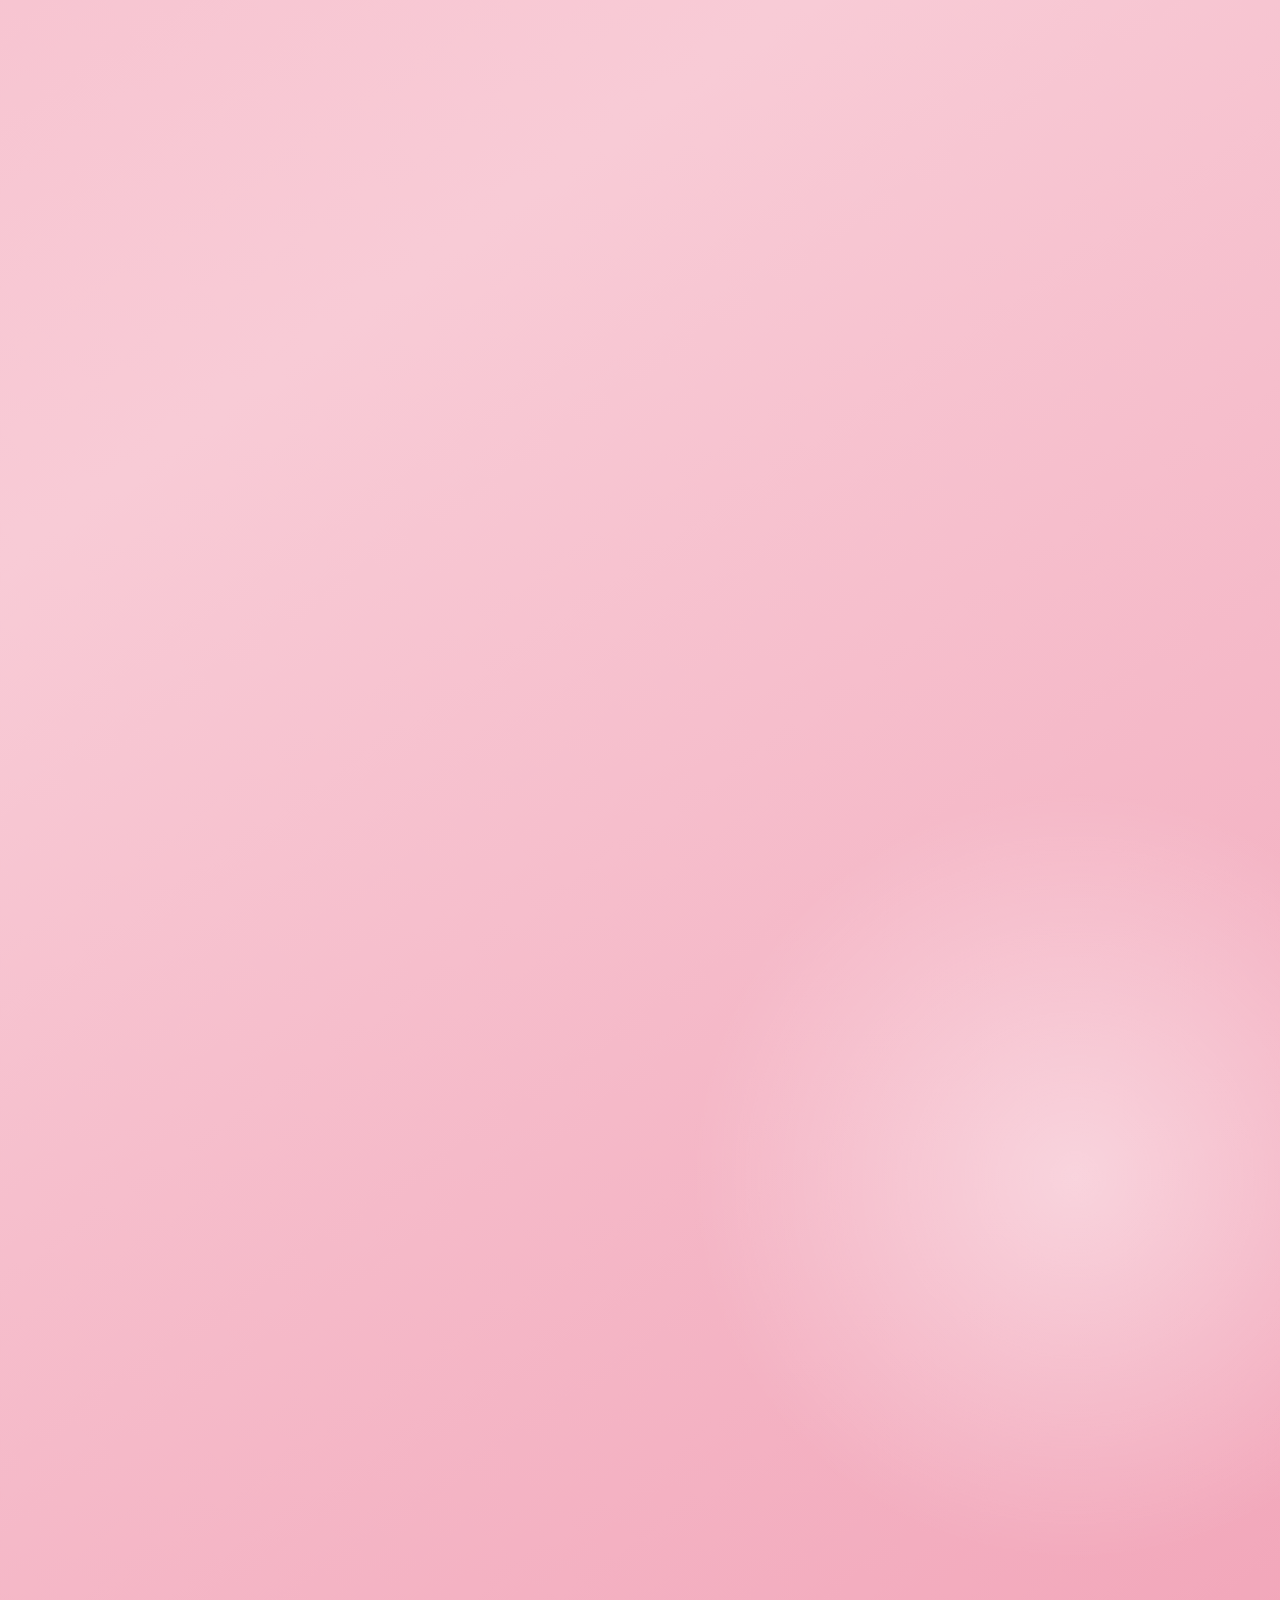
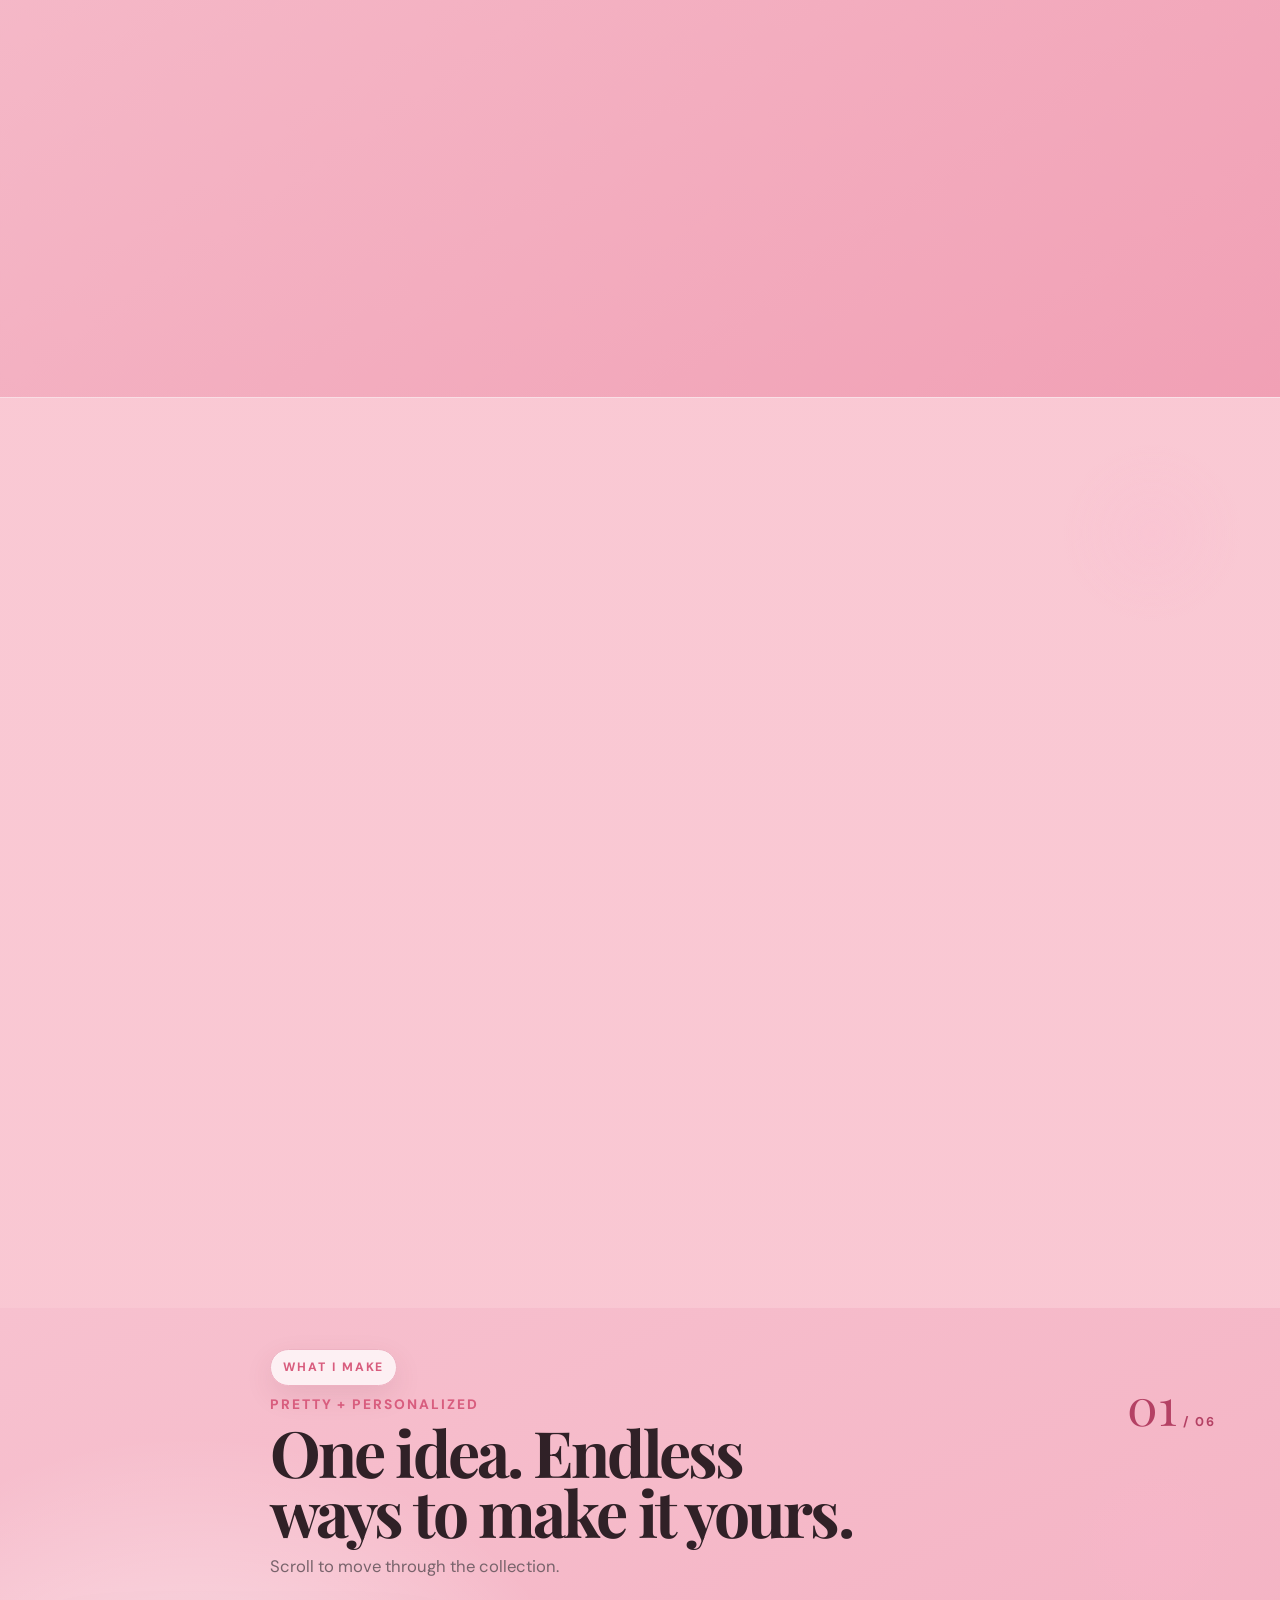
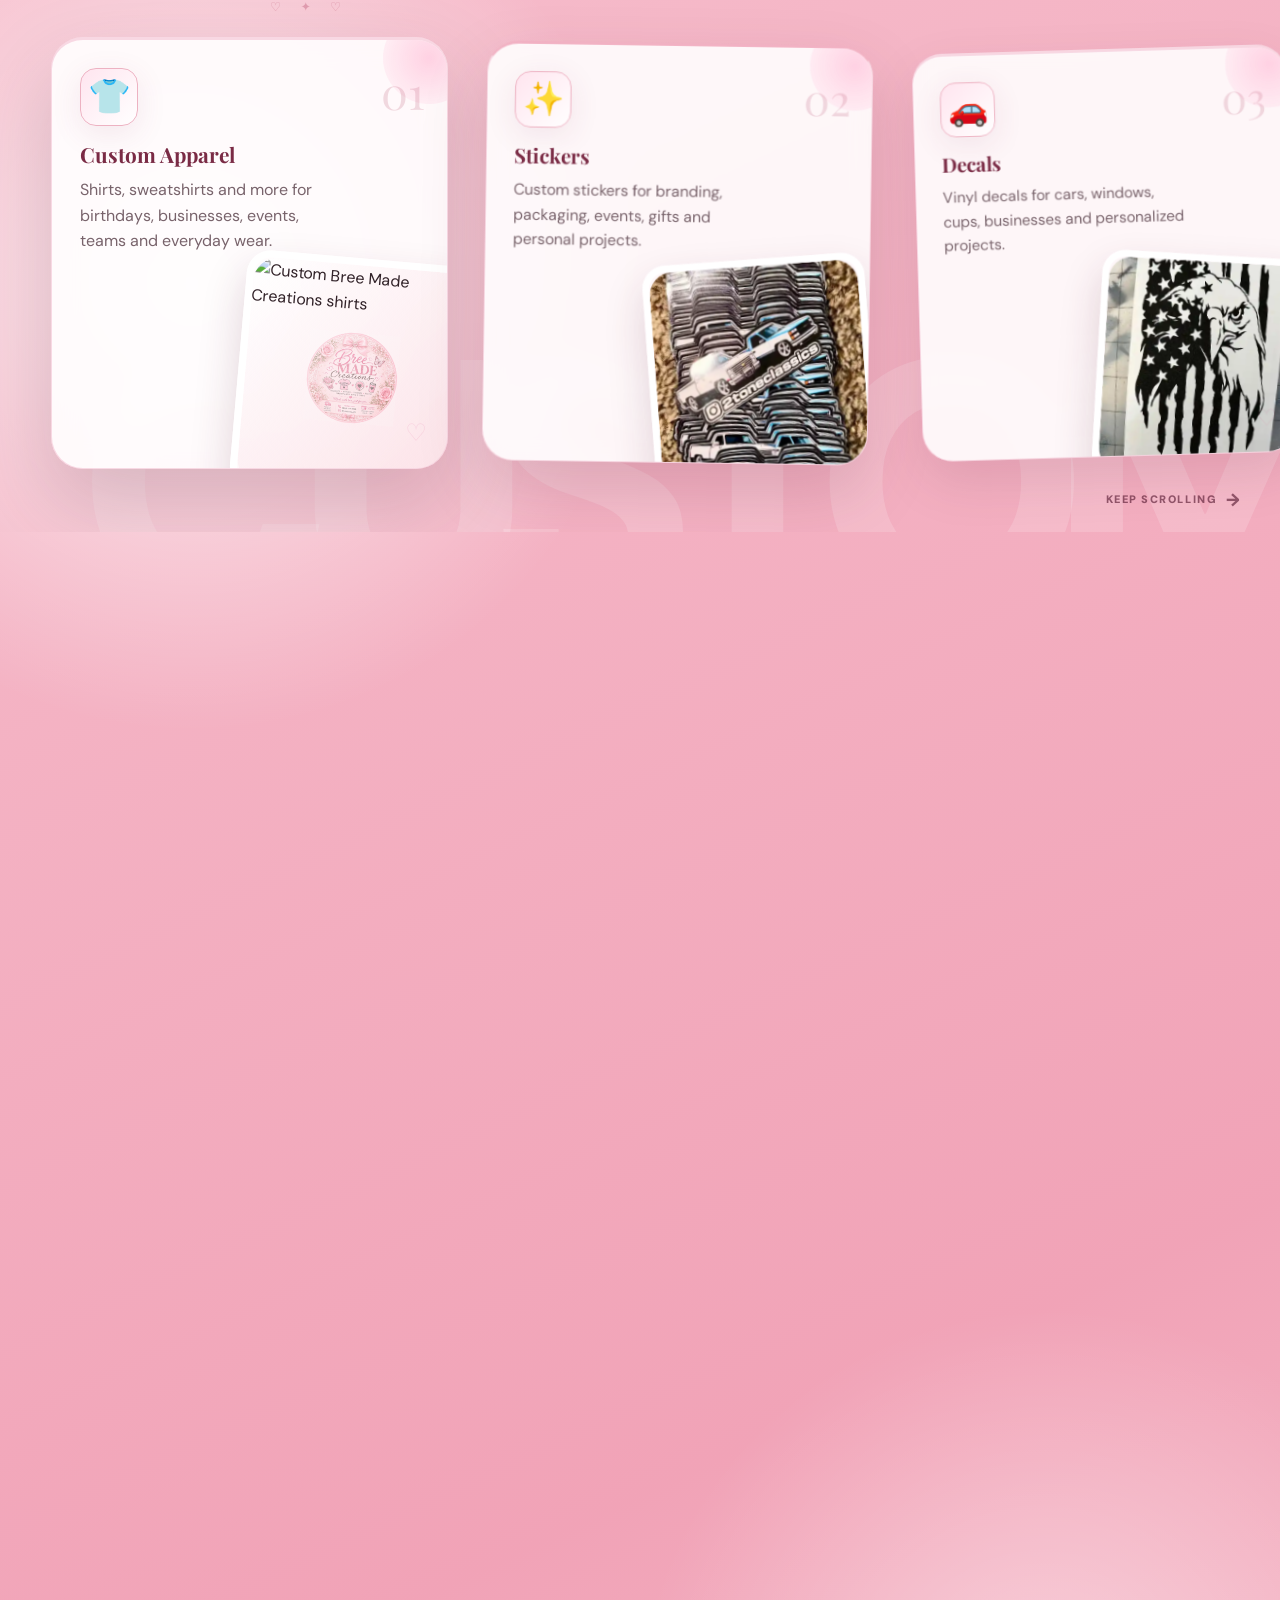
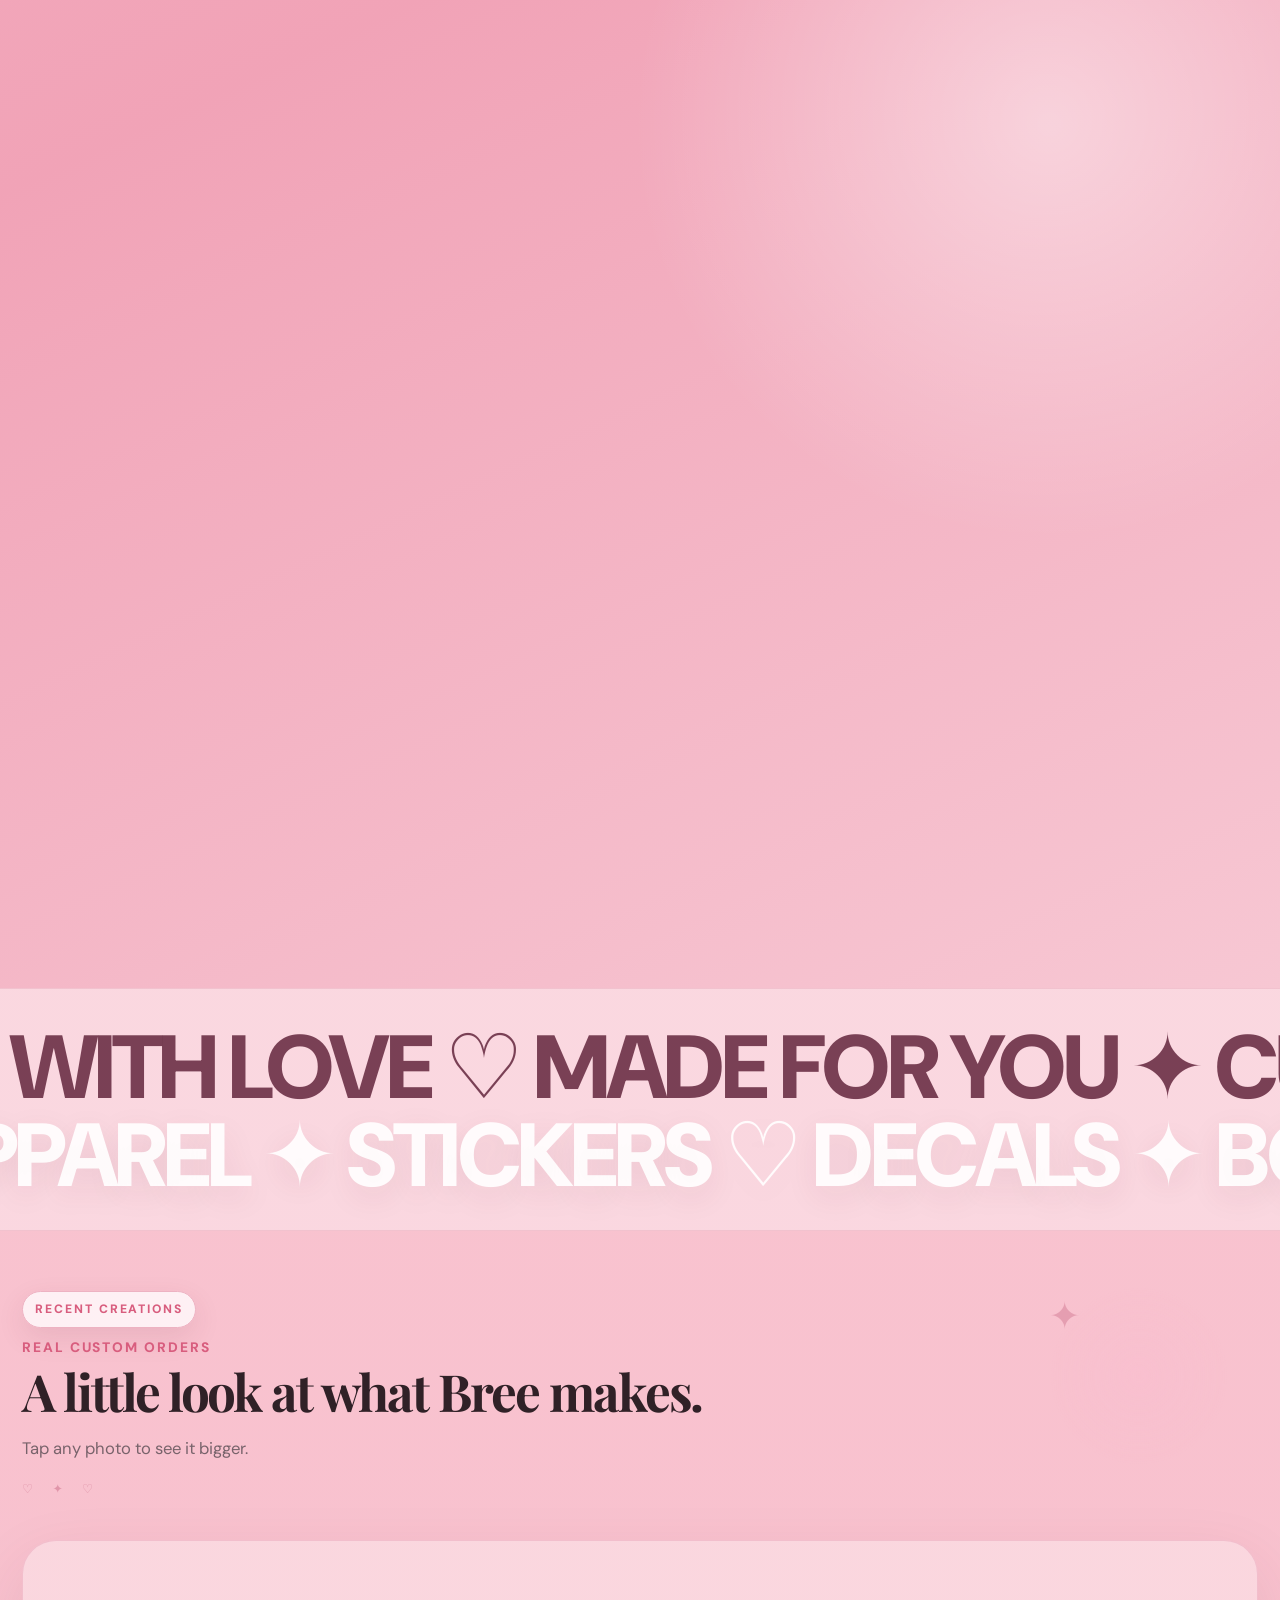
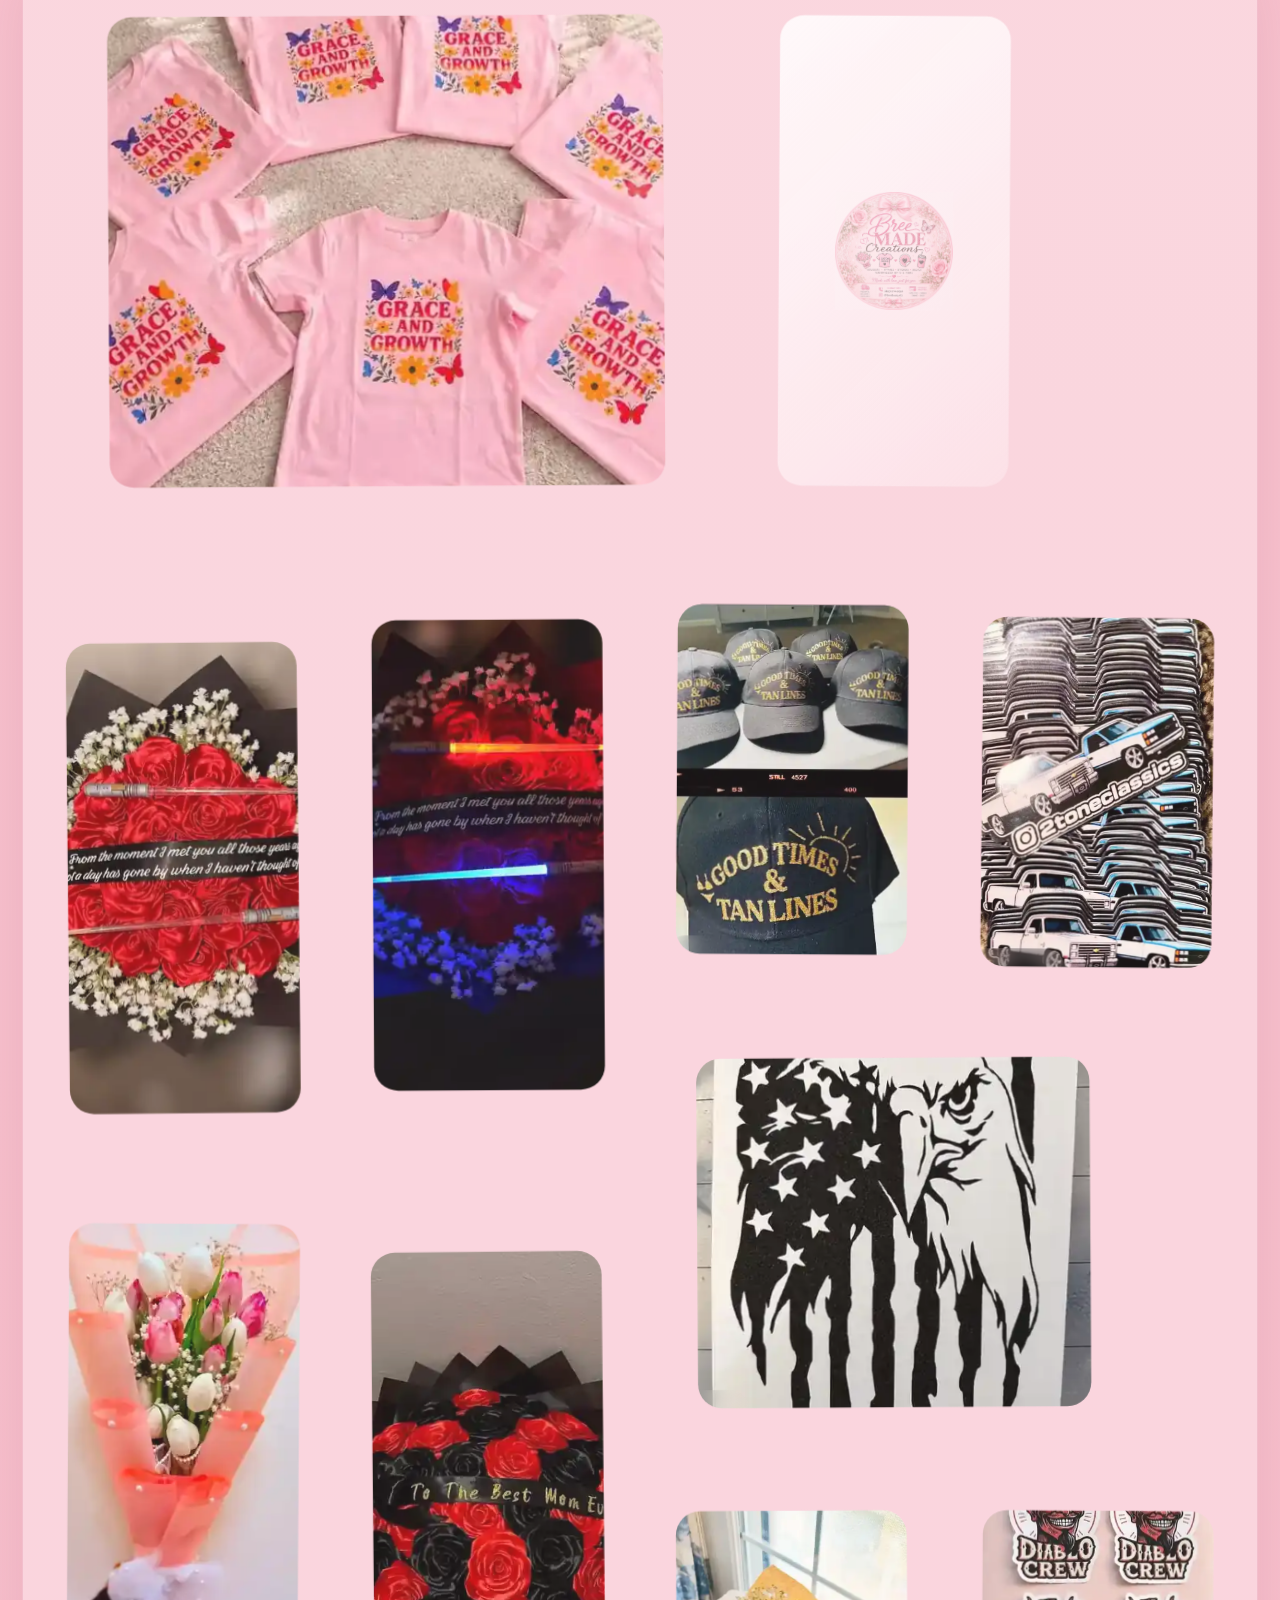
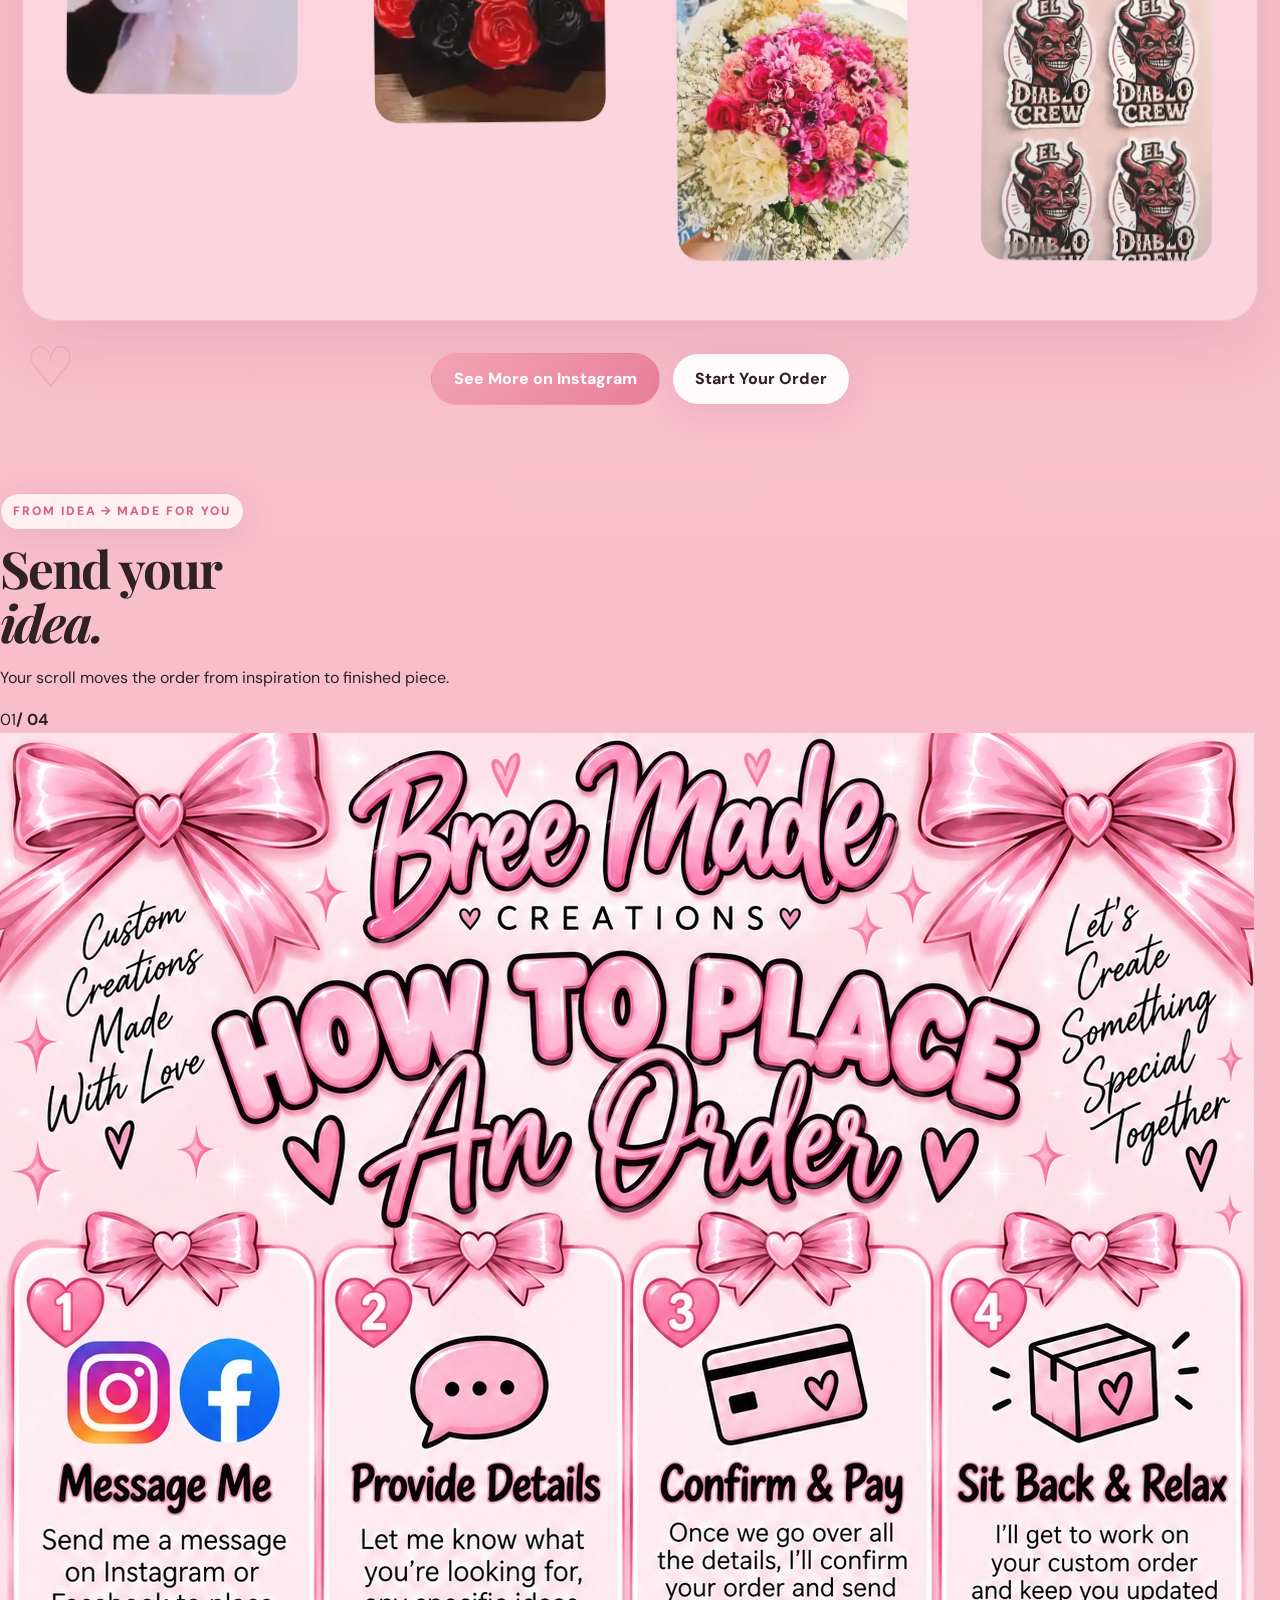
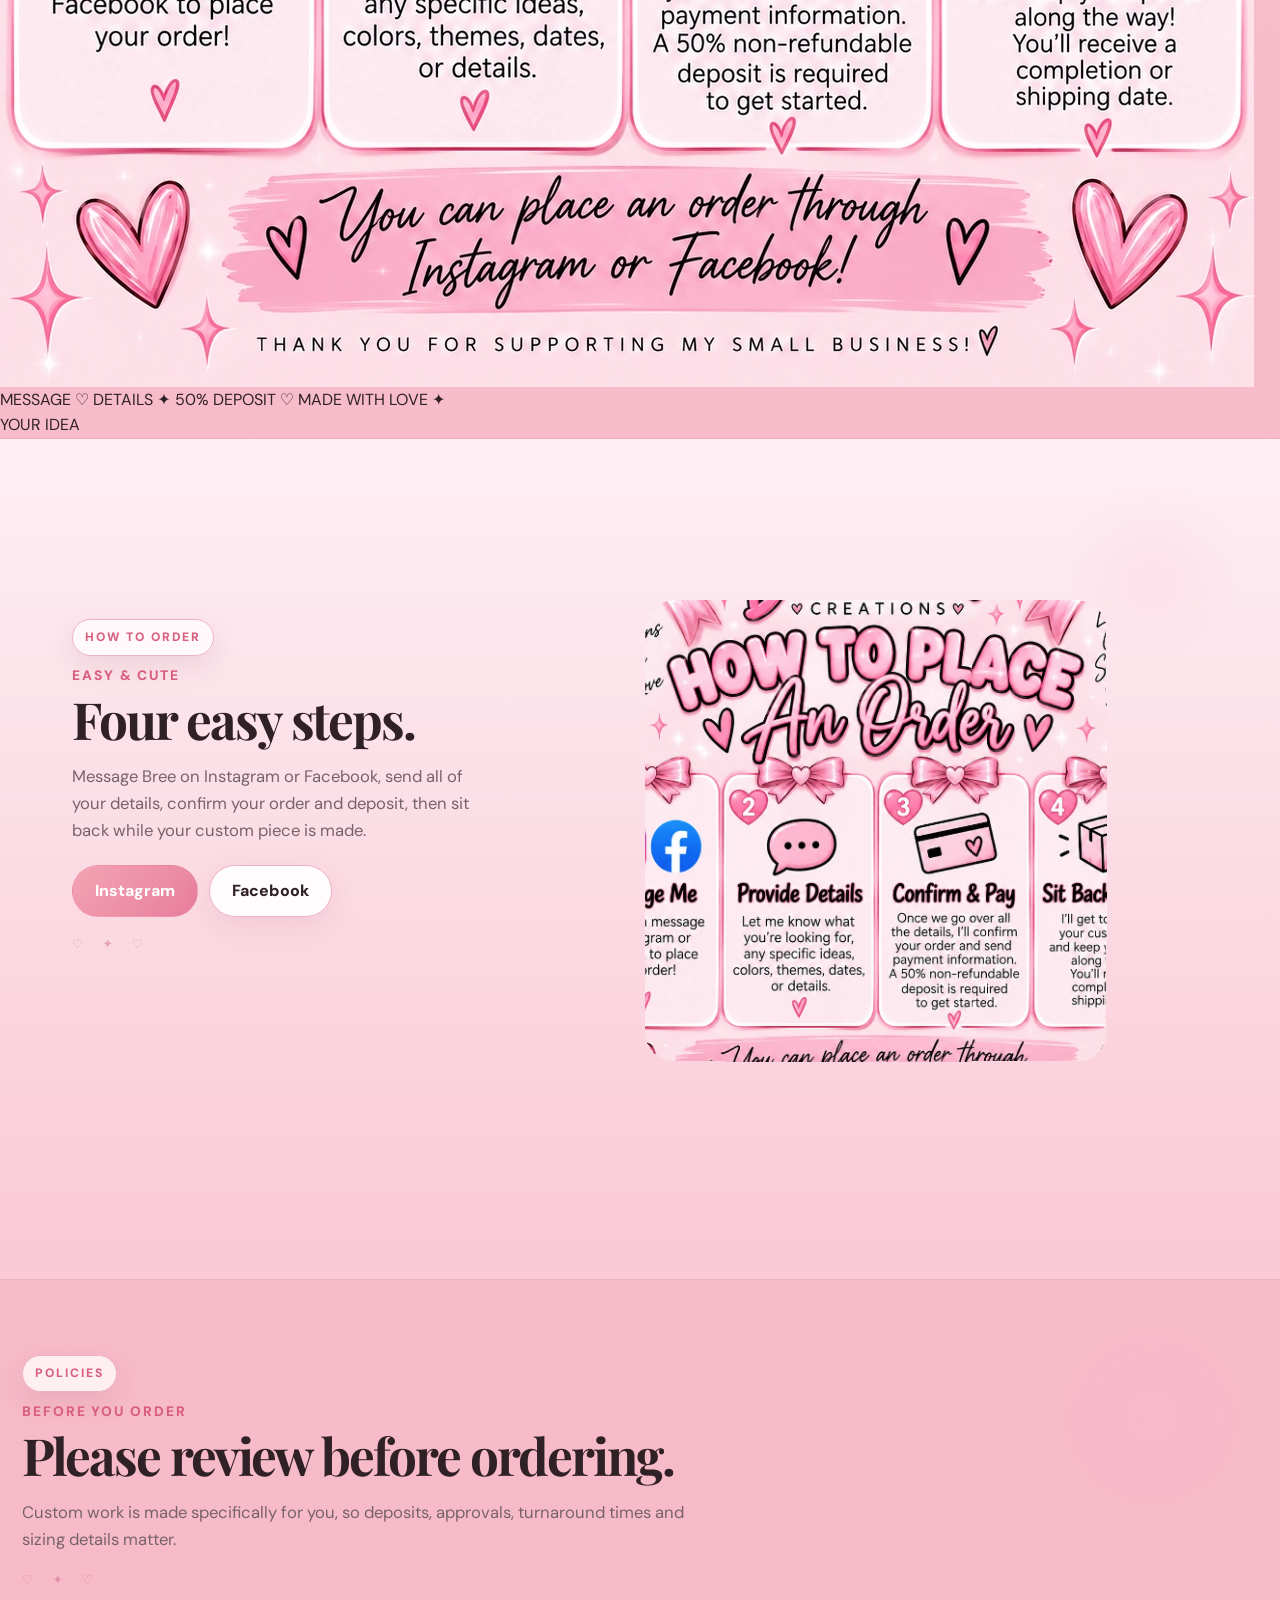
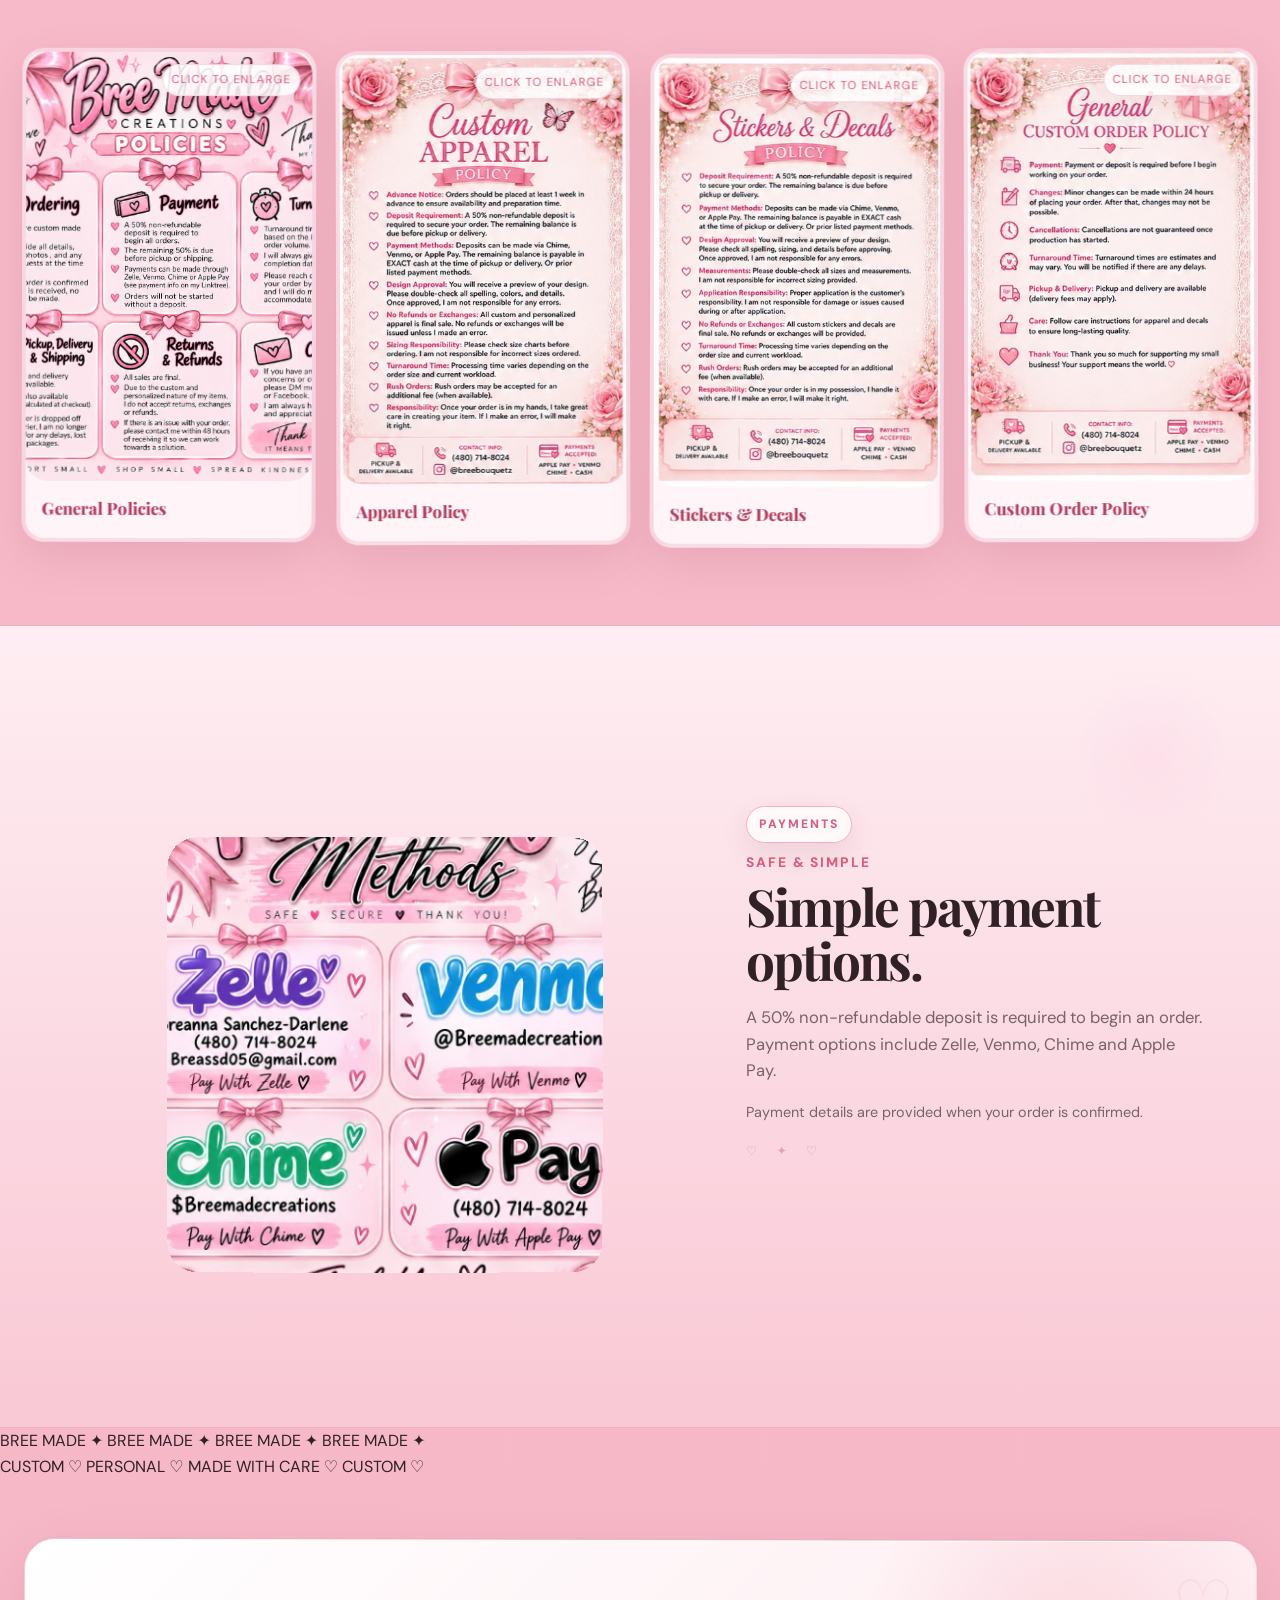
==== commit b2773048: "Add second immersive scroll story and rebalance shirt photo" ====
--- a/index.html
+++ b/index.html
@@ -9,7 +9,7 @@
   <link rel="preconnect" href="https://fonts.googleapis.com">
   <link rel="preconnect" href="https://fonts.gstatic.com" crossorigin>
   <link href="https://fonts.googleapis.com/css2?family=DM+Sans:wght@400;500;600;700&family=Playfair+Display:wght@600;700&display=swap" rel="stylesheet">
-  <link rel="stylesheet" href="styles.css?v=17" />
+  <link rel="stylesheet" href="styles.css?v=18" />
 </head>
 <body>
   <div class="scroll-progress" aria-hidden="true"><span></span></div>
@@ -124,7 +124,7 @@
         <div class="motion-copy">
           <span class="motion-kicker">BREE MADE CREATIONS ✦</span>
           <h2 class="motion-title">Made to<br><em>feel like you.</em></h2>
-          <p class="motion-sub">Keep scrolling — the collection opens up as you move.</p>
+          <p class="motion-sub">Keep scrolling — the collection opens up as you move.</p><div class="motion-phase-label">CUSTOM APPAREL</div>
           <div class="motion-step"><span>01</span><b>/ 04</b></div>
         </div>
 
@@ -249,13 +249,13 @@
       </div>
 
       <div class="featured-gallery editorial-gallery">
-        <button class="featured-card gallery-xl reveal-up" data-image="tyler-hq">
-          <img data-tyler-hq loading="eager" alt="Custom Tyler soccer shirt and Jesus is my light shirt">
+        <button class="featured-card gallery-xl reveal-up" data-image="assets/gallery/shirts-grace-growth.webp">
+          <img src="assets/gallery/shirts-grace-growth.webp?v=3" alt="Custom Grace and Growth apparel">
           <div class="gallery-caption simple-caption"><span class="gallery-tag">Apparel</span></div>
         </button>
 
-        <button class="featured-card gallery-wide reveal-up" data-image="assets/gallery/shirts-grace-growth.webp">
-          <img src="assets/gallery/shirts-grace-growth.webp?v=3" alt="Custom Grace and Growth apparel">
+        <button class="featured-card gallery-tall tyler-gallery-card reveal-up" data-image="tyler-hq">
+          <img data-tyler-hq alt="Custom Tyler soccer shirt and Jesus is my light shirt">
           <div class="gallery-caption simple-caption"><span class="gallery-tag">Apparel</span></div>
         </button>
 
@@ -308,6 +308,30 @@
       <div class="gallery-cta-row reveal-up">
         <a class="btn primary" href="https://www.instagram.com/breemadecreations/" target="_blank" rel="noopener">See More on Instagram</a>
         <a class="btn ghost" href="#contact">Start Your Order</a>
+      </div>
+    </section>
+
+    <section id="process-motion" class="process-story" aria-label="How a custom order comes together">
+      <div class="process-sticky">
+        <div class="process-copy">
+          <span class="eyebrow">FROM IDEA → MADE FOR YOU</span>
+          <h2 class="process-title">Send your<br><em>idea.</em></h2>
+          <p class="process-sub">Your scroll moves the order from inspiration to finished piece.</p>
+          <div class="process-count"><span>01</span><b>/ 04</b></div>
+        </div>
+
+        <div class="process-visual" aria-hidden="true">
+          <div class="process-halo"></div>
+          <div class="process-photo">
+            <img src="assets/how-to-order.webp?v=2" alt="">
+          </div>
+          <span class="process-chip process-chip-1">MESSAGE ♡</span>
+          <span class="process-chip process-chip-2">DETAILS ✦</span>
+          <span class="process-chip process-chip-3">50% DEPOSIT ♡</span>
+          <span class="process-chip process-chip-4">MADE WITH LOVE ✦</span>
+        </div>
+
+        <div class="process-bg-word">YOUR IDEA</div>
       </div>
     </section>
 
@@ -369,6 +393,11 @@
       </div>
     </section>
 
+    <section class="love-scroll-break" aria-hidden="true">
+      <div class="love-break-line love-break-one">BREE MADE ✦ BREE MADE ✦ BREE MADE ✦ BREE MADE ✦</div>
+      <div class="love-break-line love-break-two">CUSTOM ♡ PERSONAL ♡ MADE WITH CARE ♡ CUSTOM ♡</div>
+    </section>
+
     <section class="section support-section scroll-section">
       <div class="support-card">
         <div class="support-visual reveal-scale scroll-image-panel">
@@ -436,6 +465,6 @@
     <img src="" alt="">
   </div>
 
-  <script src="script.js?v=17"></script>
+  <script src="script.js?v=18"></script>
 </body>
 </html>
--- a/styles.css
+++ b/styles.css
@@ -2900,3 +2900,332 @@
     opacity: 1 !important;
   }
 }
+
+
+/* =========================================================
+   V17 — cinematic scroll-first redesign
+   ========================================================= */
+
+img[data-tyler-hq] {
+  background:
+    linear-gradient(135deg, rgba(255,255,255,.85), rgba(244,163,180,.28)),
+    url("assets/round-logo.webp?v=2") center/42% no-repeat;
+  opacity: .72;
+  transition: opacity .35s ease;
+}
+img[data-tyler-hq].hq-loaded { opacity: 1; }
+
+/* Horizontal pinned shop */
+.horizontal-shop {
+  position: relative;
+  height: 320vh;
+  max-width: none;
+  padding: 0;
+  overflow: visible;
+  background:
+    radial-gradient(circle at 15% 20%, rgba(255,255,255,.75), transparent 28rem),
+    radial-gradient(circle at 82% 70%, rgba(255,255,255,.45), transparent 26rem),
+    linear-gradient(155deg, #f7c1cf, #f1a3b7 60%, #f7c7d3);
+}
+
+.shop-sticky {
+  position: sticky;
+  top: 76px;
+  height: calc(100vh - 76px);
+  min-height: 650px;
+  overflow: hidden;
+  padding: clamp(34px, 6vh, 64px) 0 34px;
+}
+
+.shop-heading {
+  width: min(1180px, 92vw);
+  margin: 0 auto 26px;
+  position: relative;
+  z-index: 8;
+}
+
+.shop-heading h2 {
+  max-width: 850px;
+  font-size: clamp(2.6rem, 5vw, 5.8rem);
+  line-height: .95;
+  letter-spacing: -.045em;
+}
+
+.shop-heading p { margin-top: 10px; }
+
+.shop-scroll-count {
+  position: absolute;
+  right: clamp(22px, 5vw, 72px);
+  top: clamp(42px, 8vh, 92px);
+  z-index: 9;
+  display: flex;
+  align-items: baseline;
+  gap: 6px;
+  color: var(--rose);
+}
+.shop-scroll-count span {
+  font-family: "Playfair Display", serif;
+  font-size: clamp(2.2rem, 4vw, 4.6rem);
+  line-height: 1;
+}
+.shop-scroll-count b {
+  font-size: .8rem;
+  letter-spacing: .16em;
+}
+
+.product-viewport {
+  position: absolute;
+  left: 0;
+  right: 0;
+  bottom: clamp(36px, 7vh, 82px);
+  overflow: visible;
+  padding-left: max(4vw, calc((100vw - 1180px)/2));
+}
+
+.product-track {
+  display: flex;
+  width: max-content;
+  gap: clamp(18px, 2.4vw, 34px);
+  transform: translate3d(0,0,0);
+  will-change: transform;
+  padding-right: 18vw;
+}
+
+.shop-card {
+  position: relative;
+  flex: 0 0 clamp(300px, 31vw, 470px);
+  min-height: clamp(380px, 48vh, 530px);
+  padding: 28px;
+  overflow: hidden;
+  border-radius: 32px;
+  background: rgba(255,255,255,.88);
+  backdrop-filter: blur(12px);
+  box-shadow:
+    0 calc(16px + 18px * var(--shop-card-glow, .2))
+    calc(42px + 38px * var(--shop-card-glow, .2))
+    rgba(91,34,57,calc(.09 + .12 * var(--shop-card-glow, .2)));
+  transform:
+    rotate(var(--shop-card-tilt, 0deg))
+    scale(var(--shop-card-scale, .94));
+  transition: box-shadow .12s linear;
+  will-change: transform;
+}
+
+.shop-card .icon {
+  position: relative;
+  z-index: 3;
+}
+.shop-card h3, .shop-card p {
+  position: relative;
+  z-index: 3;
+  max-width: 78%;
+}
+
+.shop-card-num {
+  position: absolute;
+  right: 22px;
+  top: 16px;
+  z-index: 3;
+  font-family: "Playfair Display", serif;
+  font-size: 2.8rem;
+  color: rgba(180,65,100,.18);
+}
+
+.shop-card-photo {
+  position: absolute;
+  right: -5%;
+  bottom: -7%;
+  width: 58%;
+  height: 56%;
+  transform: rotate(5deg);
+  border: 7px solid #fff;
+  border-radius: 24px;
+  overflow: hidden;
+  box-shadow: 0 20px 42px rgba(91,34,57,.18);
+}
+.shop-card:nth-child(even) .shop-card-photo {
+  transform: rotate(-5deg);
+  right: -1%;
+}
+.shop-card-photo img {
+  width: 100%;
+  height: 100%;
+  object-fit: cover;
+}
+
+.shop-giant-word {
+  position: absolute;
+  left: 0;
+  bottom: -6vw;
+  z-index: 0;
+  font-size: clamp(12rem, 27vw, 34rem);
+  line-height: .72;
+  font-weight: 900;
+  letter-spacing: -.09em;
+  color: rgba(255,255,255,.17);
+  white-space: nowrap;
+  will-change: transform;
+  user-select: none;
+}
+
+.shop-scroll-hint {
+  position: absolute;
+  right: 3vw;
+  bottom: 18px;
+  z-index: 8;
+  display: flex;
+  gap: 9px;
+  align-items: center;
+  color: rgba(92,32,55,.66);
+  font-size: .68rem;
+  font-weight: 900;
+  letter-spacing: .14em;
+}
+.shop-scroll-hint span { font-size: 1.1rem; }
+
+/* Kinetic moving type divider */
+.kinetic-divider {
+  position: relative;
+  overflow: hidden;
+  padding: 38px 0 32px;
+  border-top: 1px solid rgba(180,65,100,.14);
+  border-bottom: 1px solid rgba(180,65,100,.14);
+  background: rgba(255,255,255,.35);
+}
+.kinetic-line {
+  width: max-content;
+  white-space: nowrap;
+  font-size: clamp(2.8rem, 7vw, 7.6rem);
+  line-height: .92;
+  font-weight: 900;
+  letter-spacing: -.05em;
+  will-change: transform;
+}
+.kinetic-line-a {
+  margin-left: -6vw;
+  color: rgba(93,31,54,.82);
+}
+.kinetic-line-b {
+  margin-top: 6px;
+  margin-left: -22vw;
+  color: rgba(255,255,255,.9);
+  text-shadow: 0 10px 32px rgba(100,34,59,.09);
+}
+
+/* Image panels now reveal through a mask while scrolling */
+.scroll-image-panel {
+  clip-path: inset(var(--panel-reveal, 10%) round 30px);
+  transform:
+    translate3d(0,var(--panel-y,0px),0)
+    scale(var(--panel-scale,.97));
+  will-change: transform, clip-path;
+}
+
+/* Gallery: stronger curtain + depth */
+.editorial-gallery .featured-card {
+  clip-path: inset(var(--gallery-clip, 8%) round 24px);
+  box-shadow:
+    0 calc(12px + 18px * var(--gallery-shadow, .3))
+    calc(34px + 40px * var(--gallery-shadow, .3))
+    rgba(91,34,57,calc(.08 + .13 * var(--gallery-shadow, .3)));
+}
+
+/* CTA arrives like a final frame */
+.contact-card {
+  transform:
+    rotate(var(--cta-rotate, -1deg))
+    scale(var(--cta-scale, .96));
+  transform-origin: center;
+  will-change: transform;
+}
+
+/* Strengthen existing main scroll story */
+.motion-story { height: 380vh; }
+.motion-card { transition: box-shadow .12s linear; }
+.motion-card-1 {
+  box-shadow: 0 42px 100px rgba(82,25,47,.28);
+}
+.motion-stage {
+  filter: drop-shadow(0 22px 42px rgba(86,27,49,.08));
+}
+
+/* Hero becomes more layered */
+.hero-mini-photo {
+  box-shadow: 0 26px 64px rgba(91,34,57,.20);
+}
+.hero-photo-one { z-index: 7; }
+.hero-logo-card { z-index: 5; }
+
+/* Keep the main featured shirt image sharp-looking at its actual web size */
+.fresh-media-stack {
+  max-width: 620px;
+  margin-left: auto;
+}
+.fresh-drop-photo {
+  min-height: 0 !important;
+  aspect-ratio: 3 / 4;
+}
+.fresh-drop-photo img {
+  min-height: 0 !important;
+  width: 100%;
+  height: 100%;
+  object-fit: cover;
+}
+
+@media (max-width: 900px) {
+  .horizontal-shop { height: 280vh; }
+  .shop-sticky { min-height: 610px; }
+  .shop-heading h2 { max-width: 74vw; }
+  .shop-card {
+    flex-basis: min(70vw, 400px);
+    min-height: 430px;
+  }
+}
+
+@media (max-width: 700px) {
+  .horizontal-shop { height: 255vh; }
+  .shop-sticky {
+    top: 72px;
+    height: calc(100vh - 72px);
+    min-height: 620px;
+    padding-top: 28px;
+  }
+  .shop-heading {
+    width: calc(100% - 34px);
+    margin-left: 17px;
+  }
+  .shop-heading h2 {
+    font-size: clamp(2.5rem, 12vw, 4rem);
+    max-width: 90vw;
+  }
+  .shop-heading p { display: none; }
+  .shop-scroll-count {
+    top: 34px;
+    right: 17px;
+    opacity: .85;
+  }
+  .shop-scroll-count span { font-size: 2.2rem; }
+  .product-viewport {
+    bottom: 58px;
+    padding-left: 17px;
+  }
+  .shop-card {
+    flex-basis: min(78vw, 360px);
+    min-height: 405px;
+    border-radius: 26px;
+  }
+  .shop-card h3, .shop-card p { max-width: 88%; }
+  .shop-card-photo { width: 56%; height: 50%; }
+  .shop-scroll-hint { display: none; }
+  .kinetic-divider { padding: 24px 0; }
+  .kinetic-line { font-size: clamp(2.4rem, 13vw, 4.6rem); }
+}
+
+@media (prefers-reduced-motion: reduce) {
+  .horizontal-shop { height: auto; padding: 70px 0; }
+  .shop-sticky { position: relative; top: 0; height: auto; overflow: visible; }
+  .product-viewport { position: relative; bottom: auto; padding: 0 20px; overflow-x: auto; }
+  .product-track { transform: none !important; }
+  .shop-card { transform: none !important; }
+  .kinetic-line, .scroll-image-panel, .contact-card { transform: none !important; clip-path: none !important; }
+}
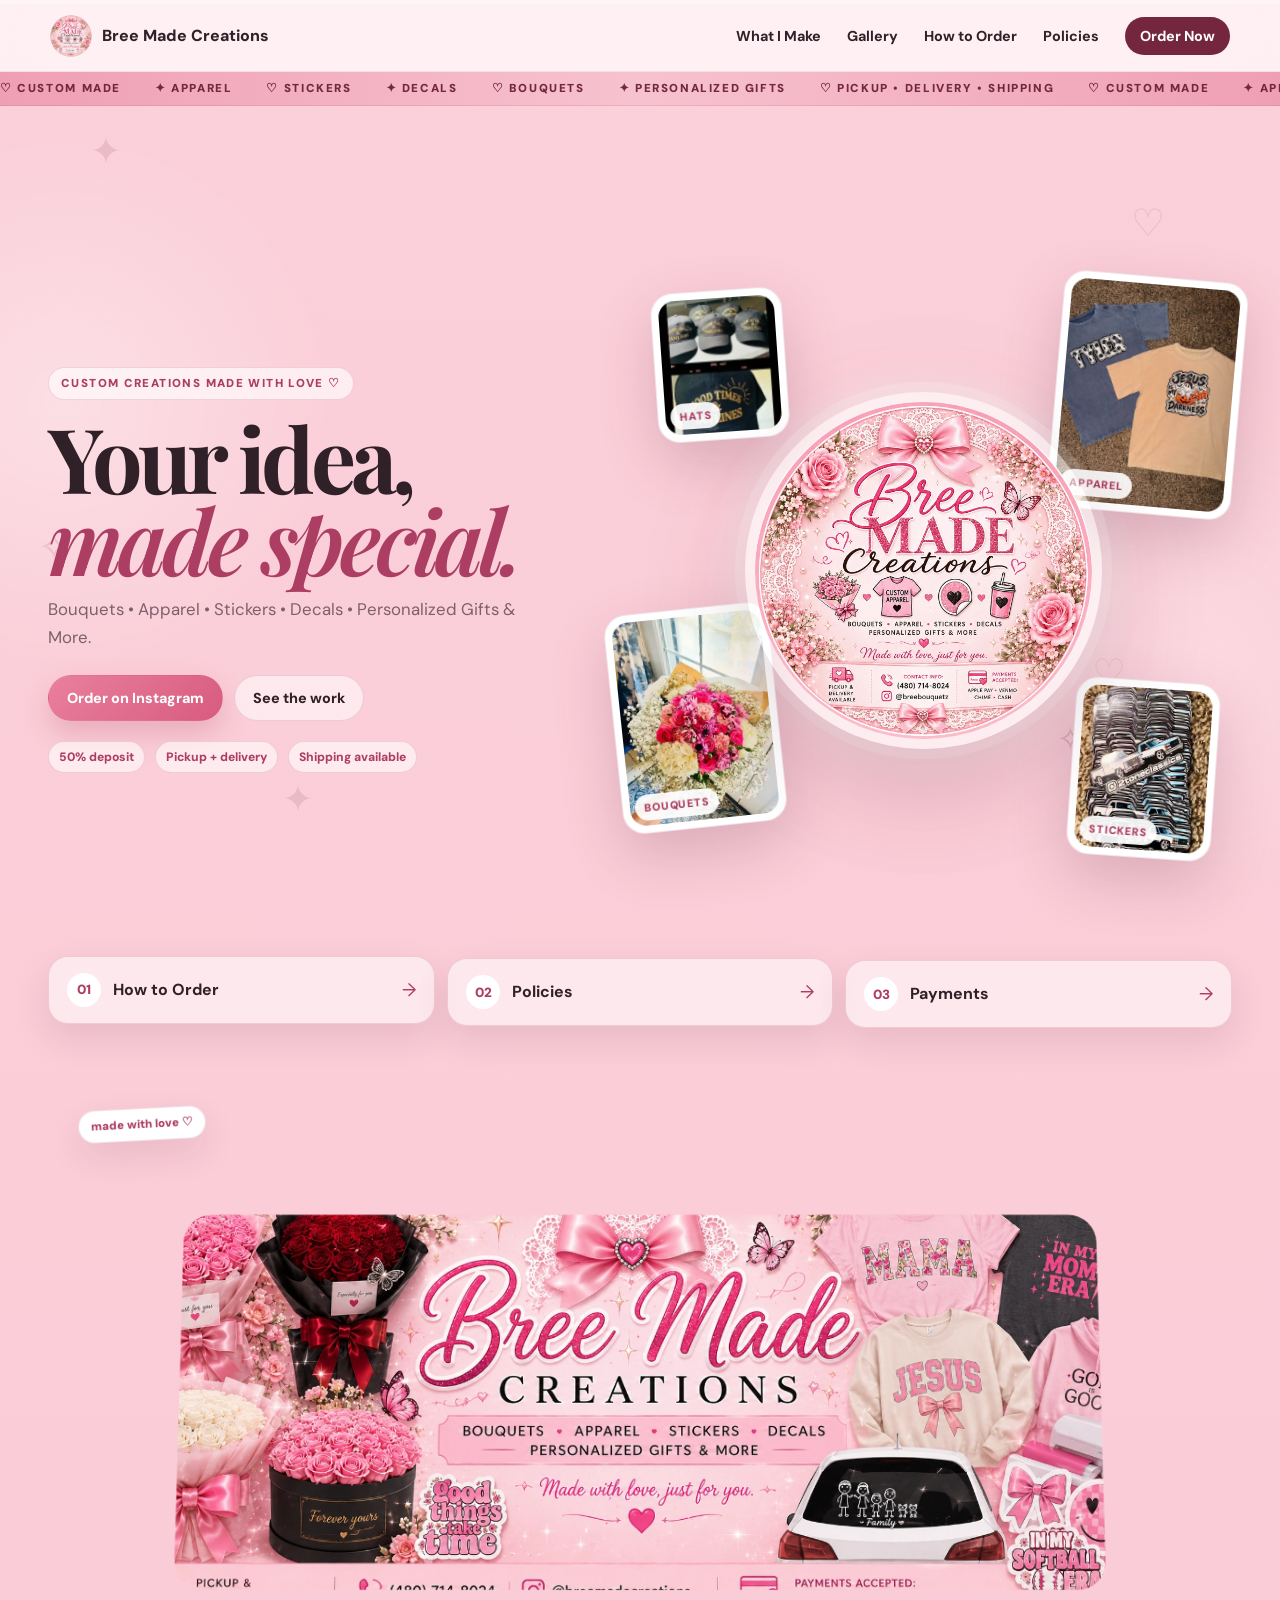
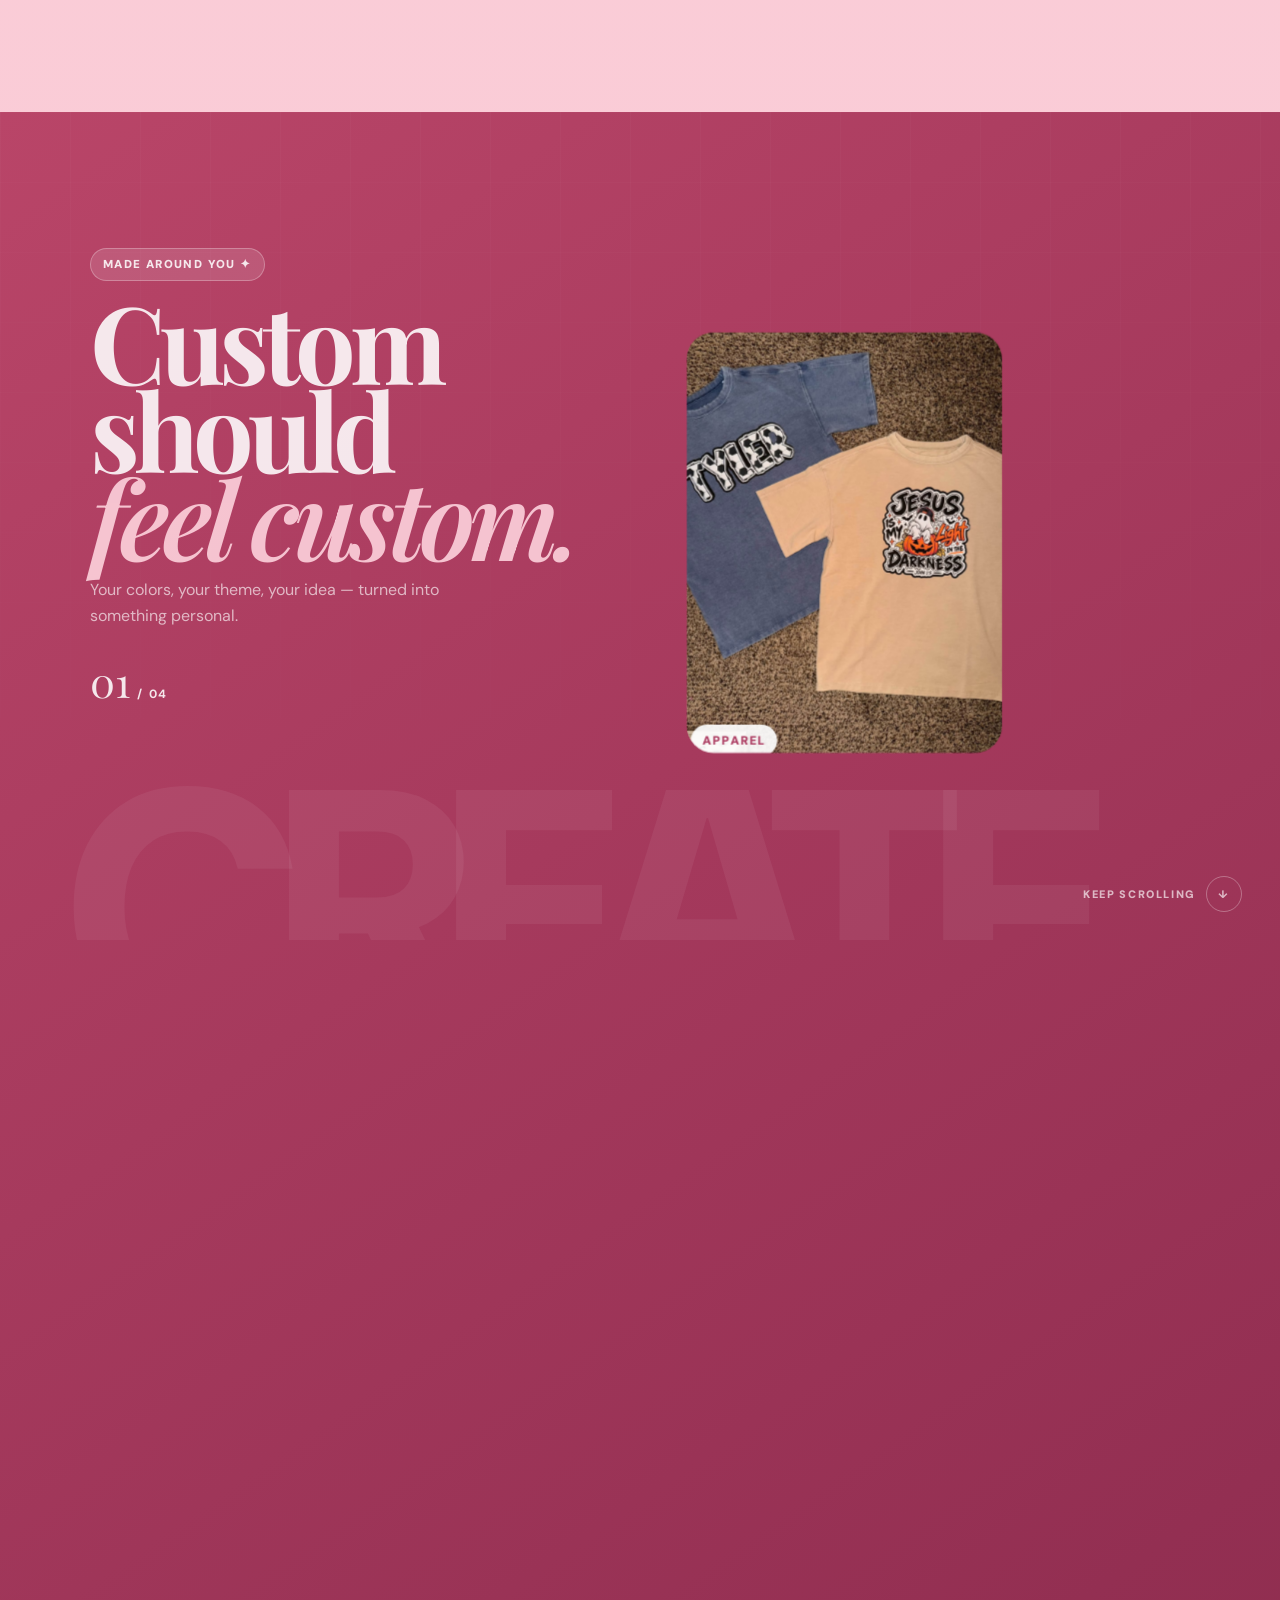
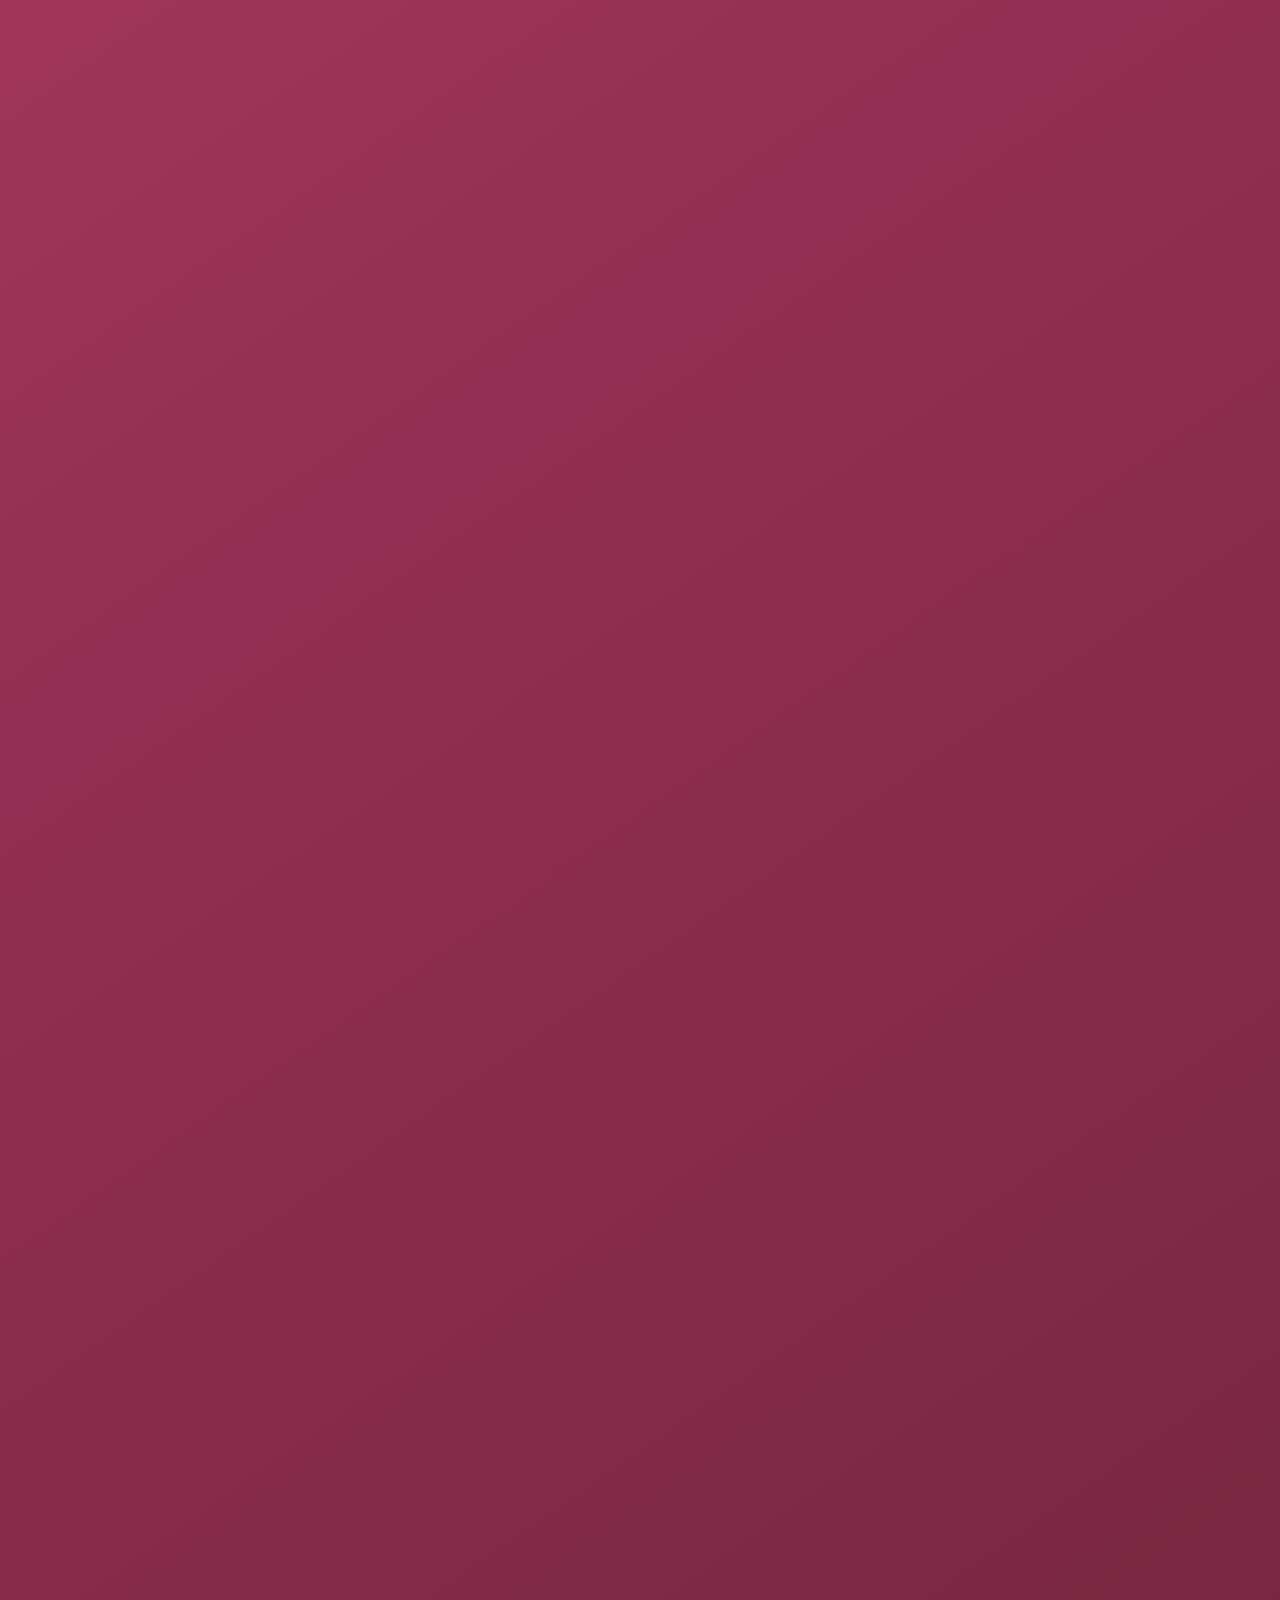
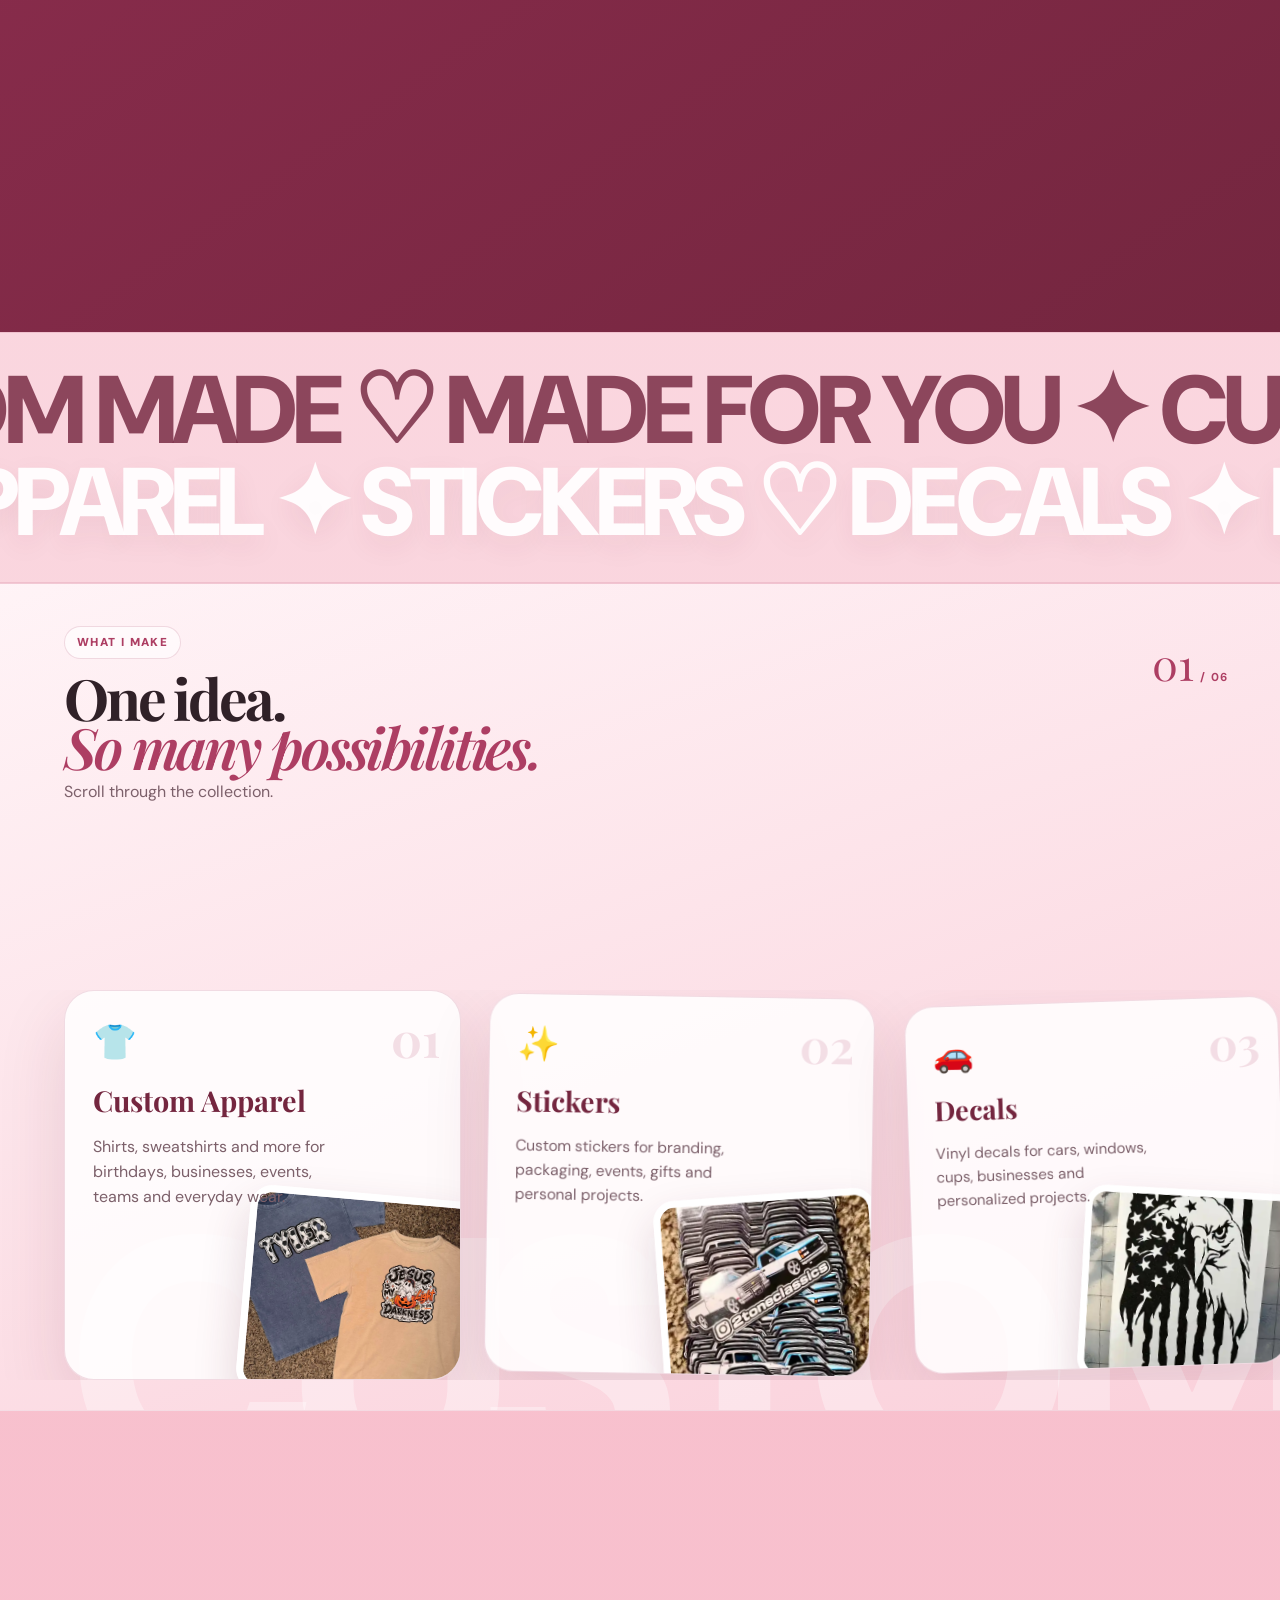
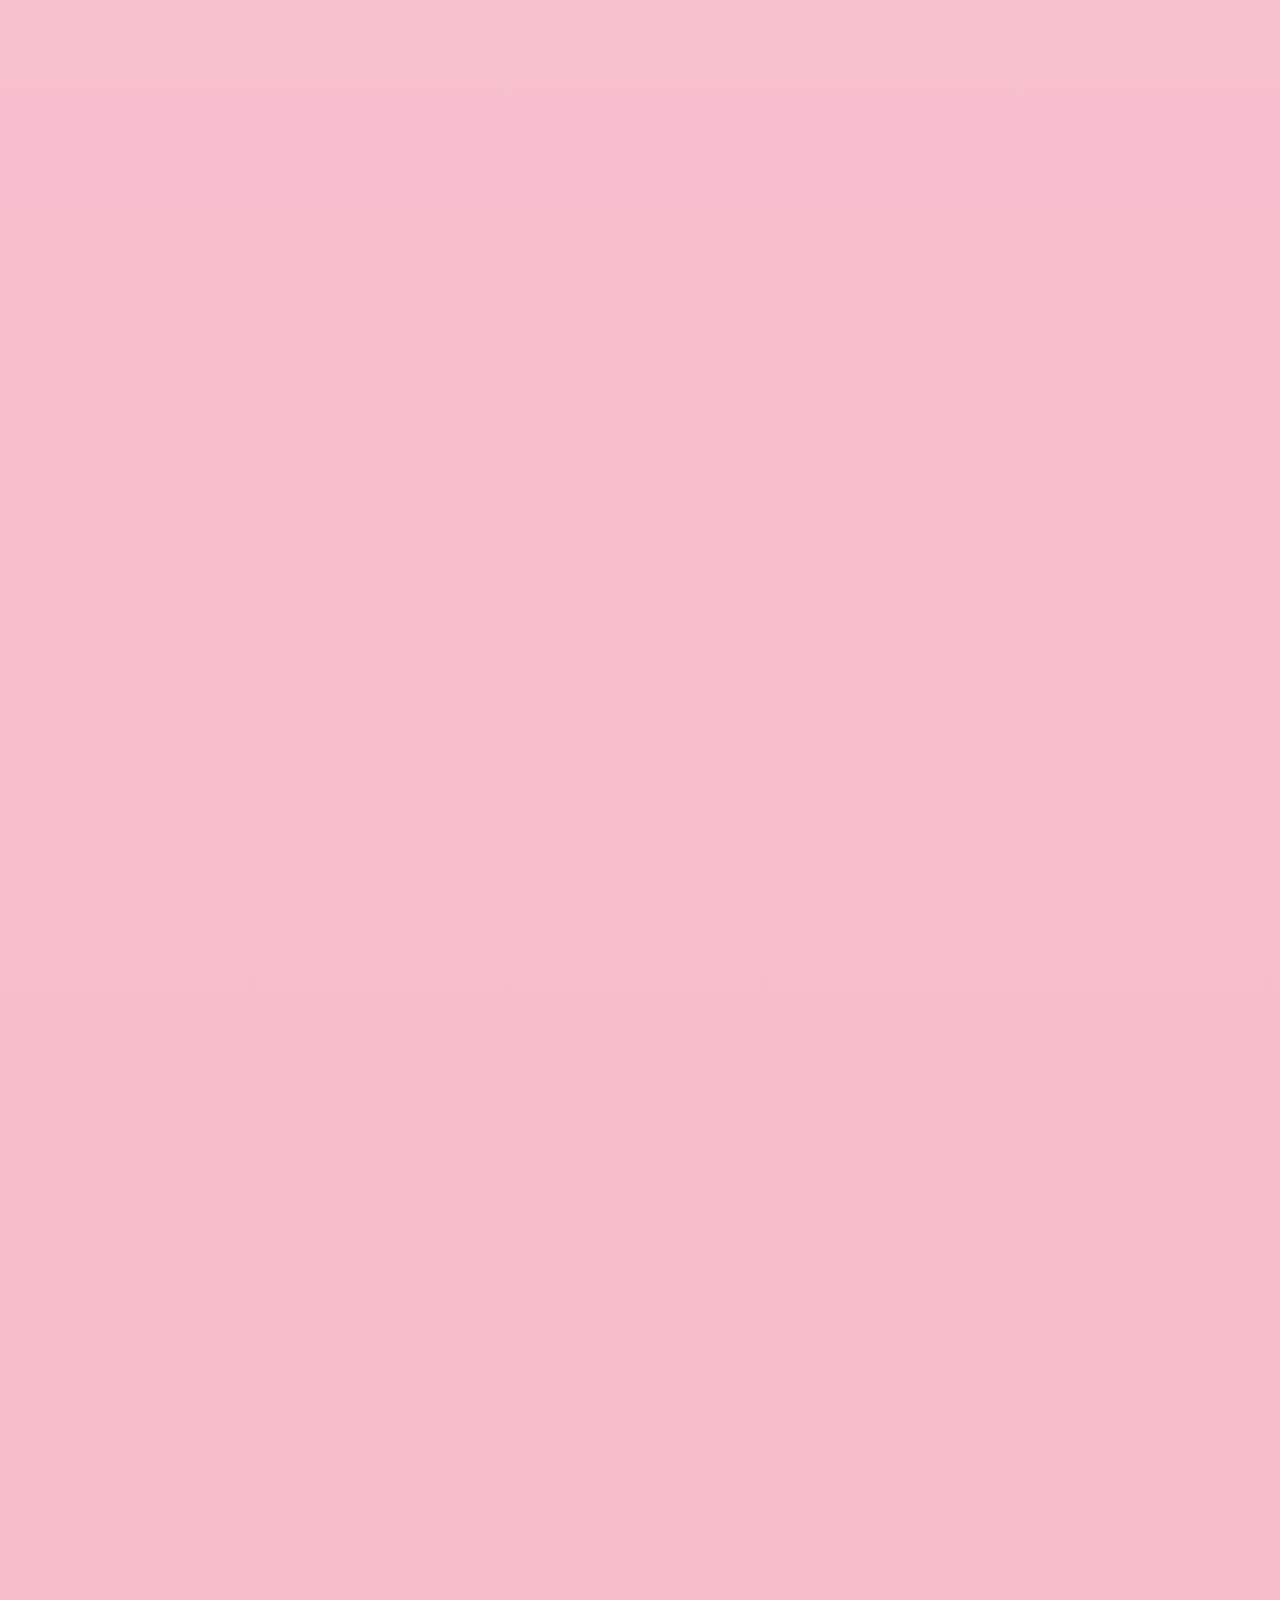
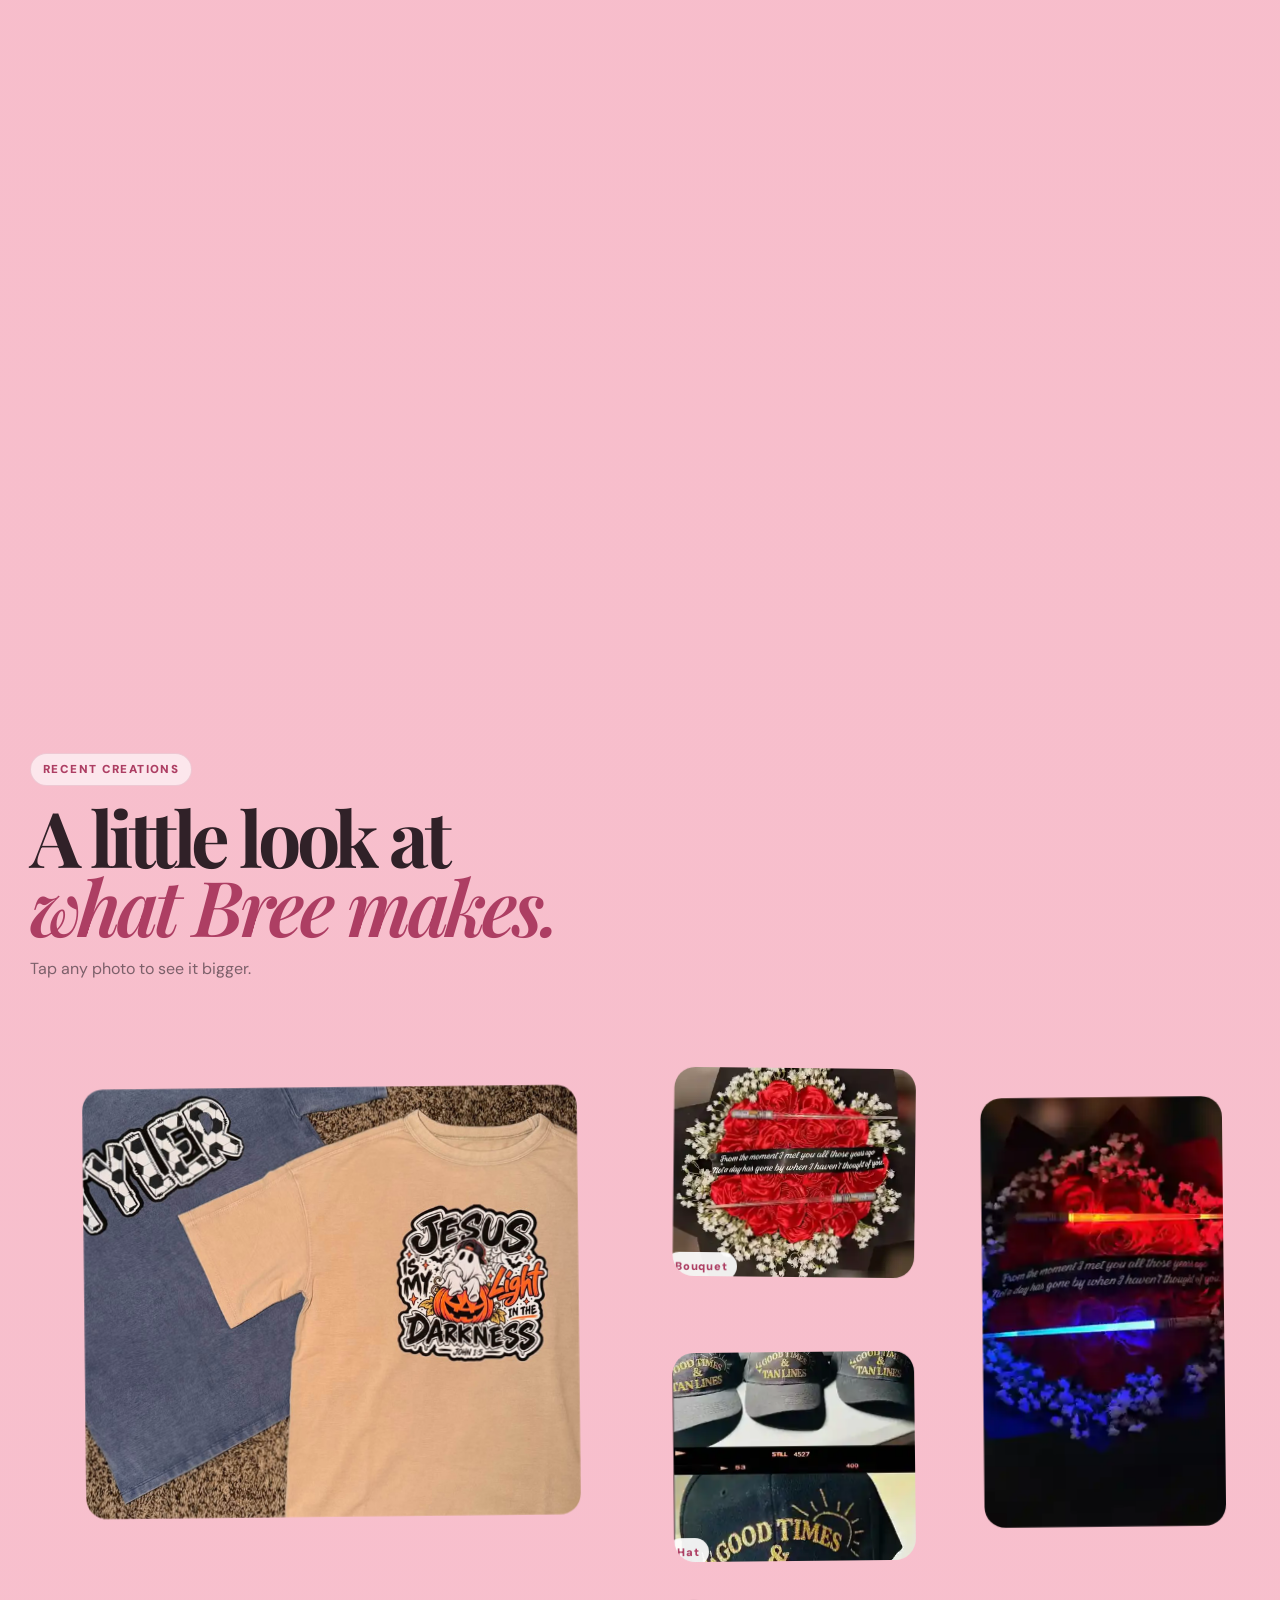
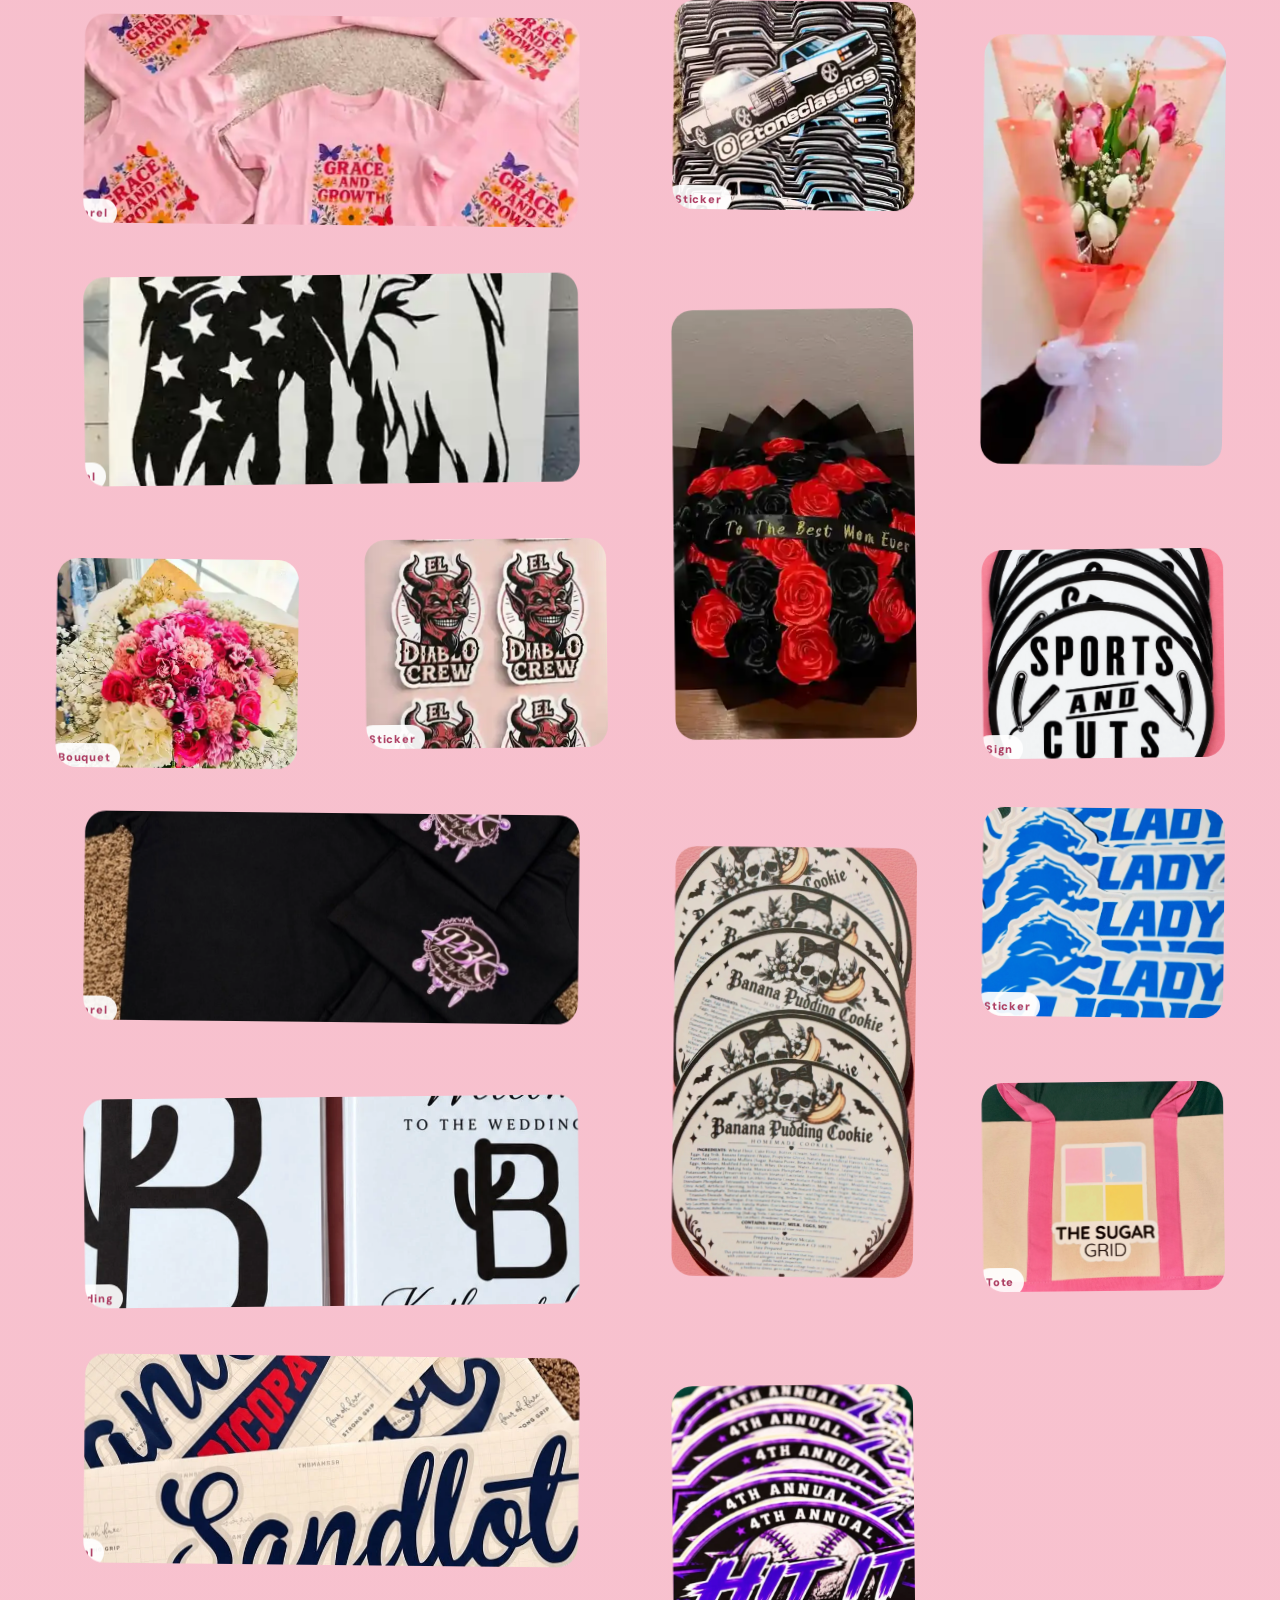
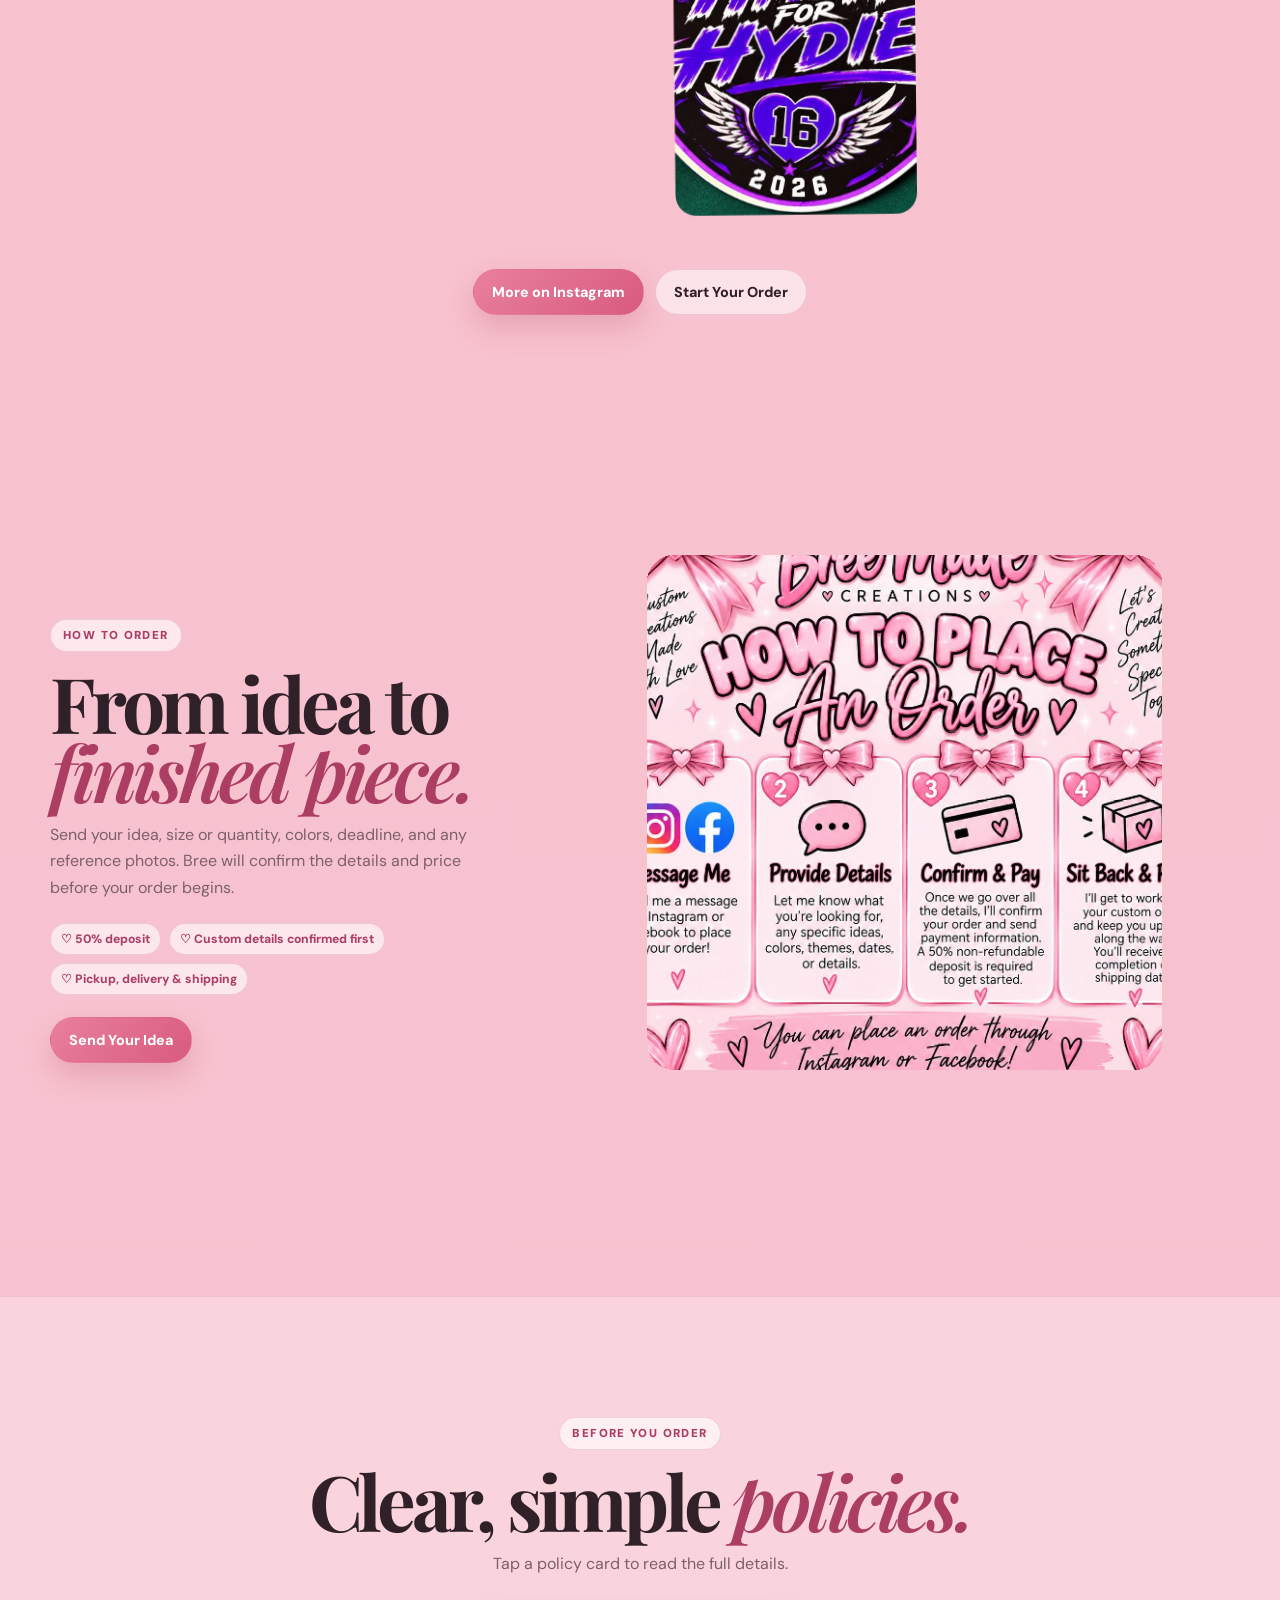
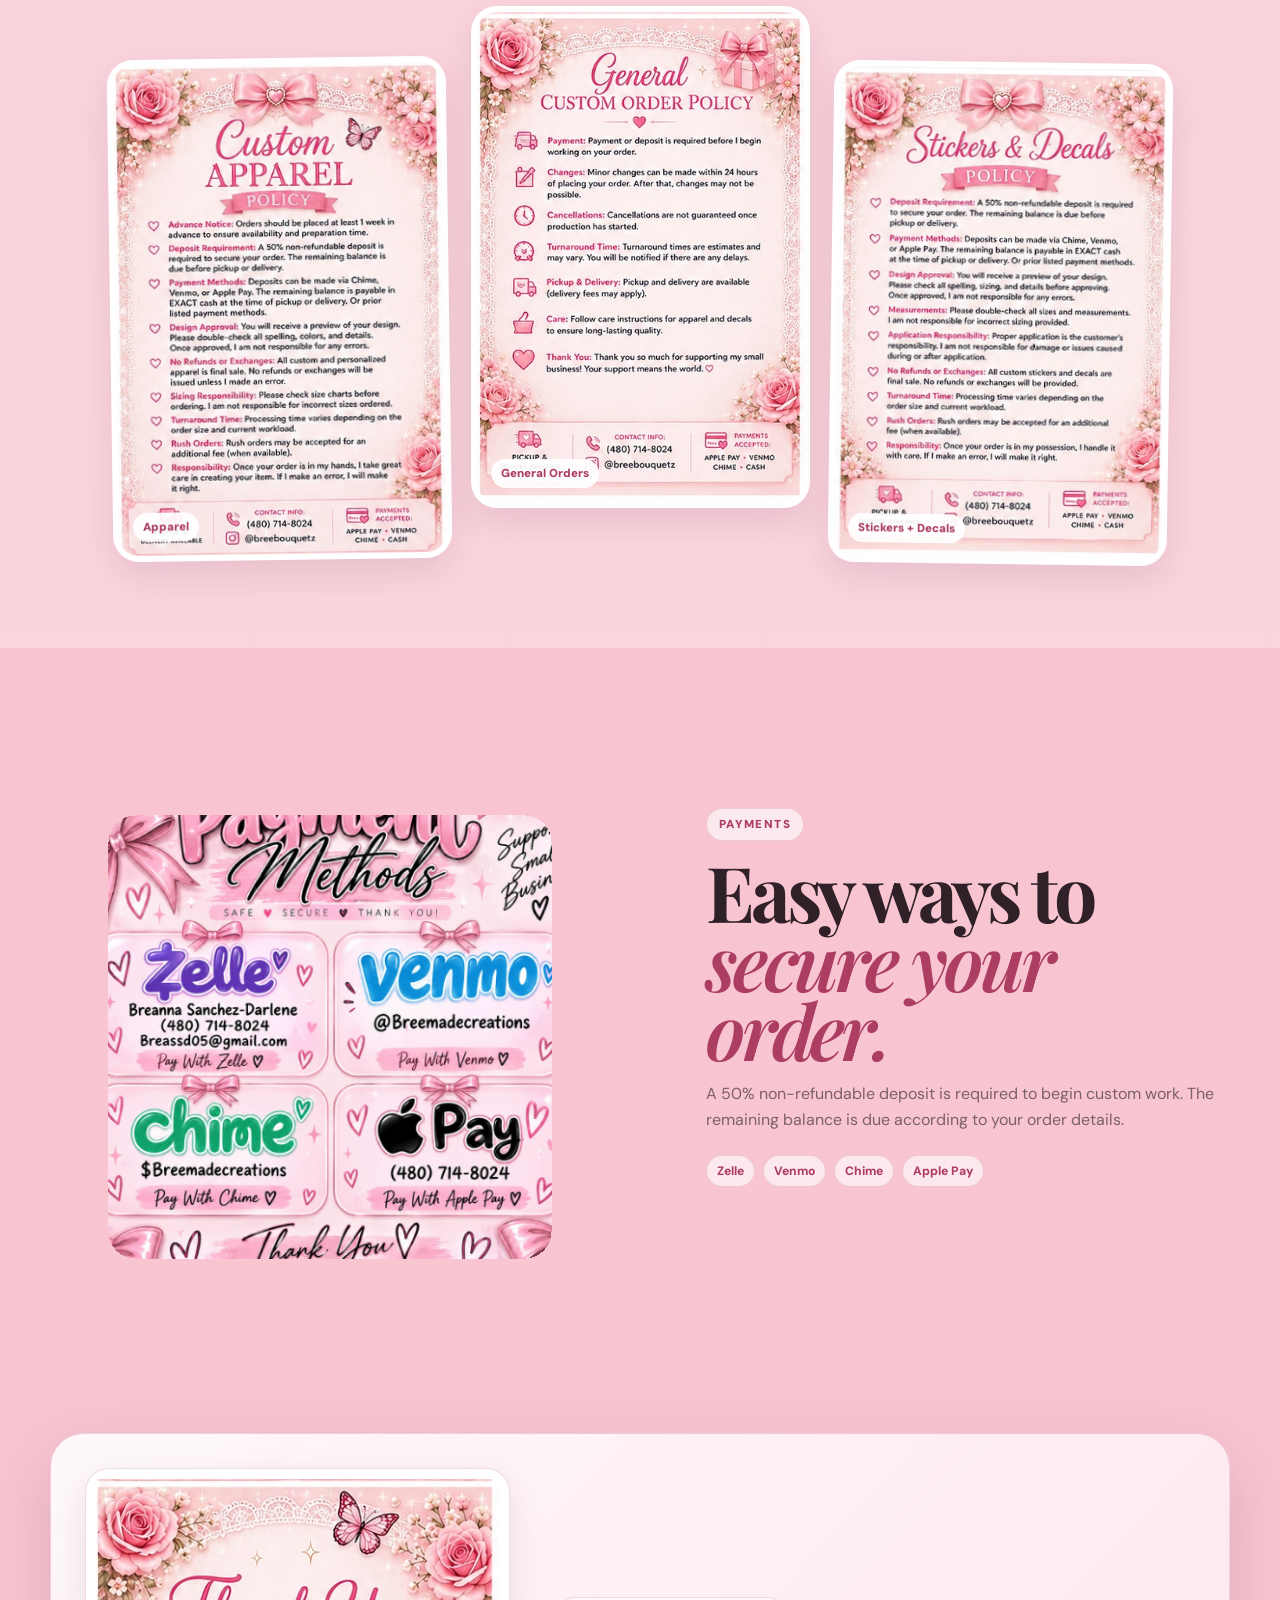
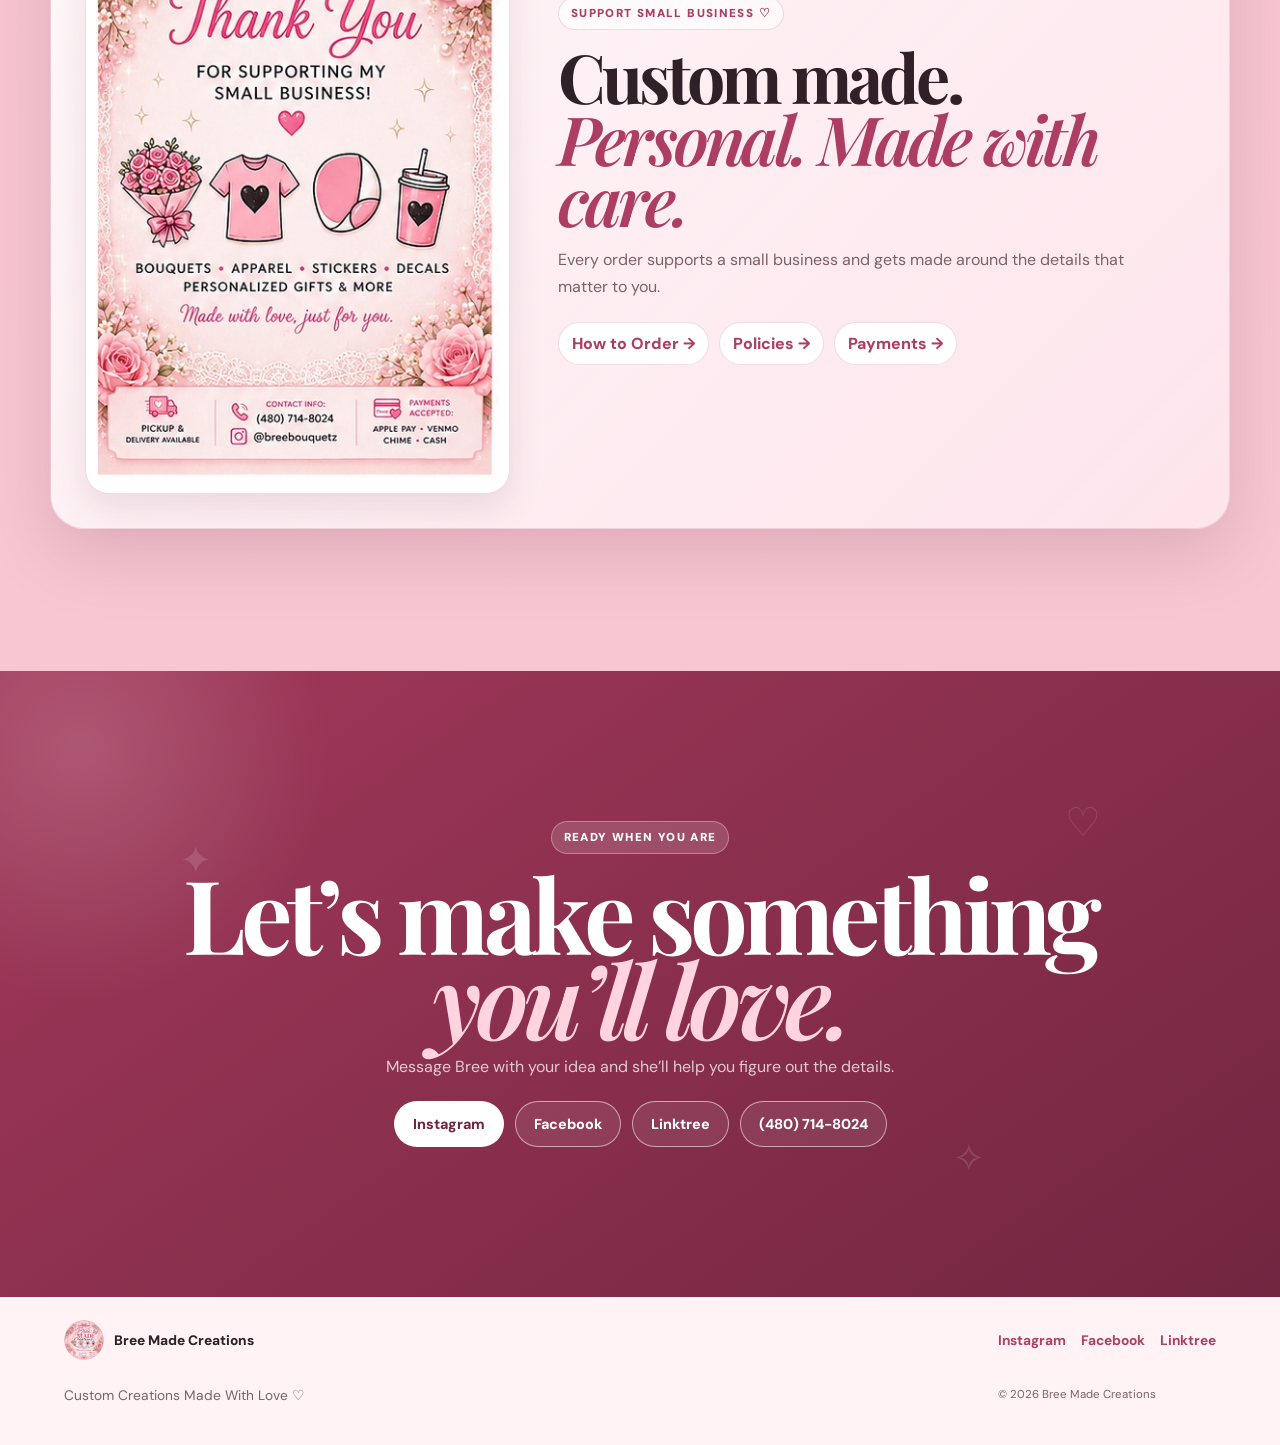
==== commit 736b7d57: "updated design" ====
--- a/index.html
+++ b/index.html
@@ -1,41 +1,41 @@
 <!doctype html>
 <html lang="en">
 <head>
-  <meta charset="utf-8" />
-  <meta name="viewport" content="width=device-width, initial-scale=1" />
-  <title>Bree Made Creations | Custom Apparel, Stickers, Decals & More</title>
-  <meta name="description" content="Custom apparel, stickers, decals, personalized gifts and more from Bree Made Creations." />
-  <link rel="icon" type="image/png" sizes="32x32" href="assets/favicon-32.png" />
+  <meta charset="utf-8">
+  <meta name="viewport" content="width=device-width, initial-scale=1">
+  <title>Bree Made Creations | Custom Creations Made With Love</title>
+  <meta name="description" content="Custom apparel, stickers, decals, bouquets, personalized gifts and more from Bree Made Creations.">
+  <link rel="icon" type="image/png" sizes="32x32" href="assets/favicon-32.png">
   <link rel="preconnect" href="https://fonts.googleapis.com">
   <link rel="preconnect" href="https://fonts.gstatic.com" crossorigin>
-  <link href="https://fonts.googleapis.com/css2?family=DM+Sans:wght@400;500;600;700&family=Playfair+Display:wght@600;700&display=swap" rel="stylesheet">
-  <link rel="stylesheet" href="styles.css?v=18" />
+  <link href="https://fonts.googleapis.com/css2?family=DM+Sans:wght@400;500;600;700;800&family=Playfair+Display:ital,wght@0,600;0,700;1,600&display=swap" rel="stylesheet">
+  <link rel="stylesheet" href="styles.css?v=22">
 </head>
 <body>
   <div class="scroll-progress" aria-hidden="true"><span></span></div>
-  <div class="background-doodles" aria-hidden="true">
-    <span class="d1">✦</span>
-    <span class="d2">♡</span>
-    <span class="d3">✧</span>
-    <span class="d4">♡</span>
-    <span class="d5">✦</span>
+  <div class="ambient" aria-hidden="true">
+    <i class="ambient-star a1">✦</i><i class="ambient-star a2">♡</i><i class="ambient-star a3">✧</i><i class="ambient-star a4">♡</i><i class="ambient-star a5">✦</i><i class="ambient-star a6">✧</i>
   </div>
+
   <header class="site-header">
     <div class="nav-wrap">
-      <a class="brand" href="#home"><img class="nav-logo" src="assets/nav-logo.webp?v=2" alt="Bree Made Creations logo"><span class="brand-text">Bree Made Creations</span></a>
+      <a class="brand" href="#home" aria-label="Bree Made Creations home">
+        <img src="assets/nav-logo.webp" alt="Bree Made Creations logo">
+        <span>Bree Made Creations</span>
+      </a>
       <button class="menu-btn" aria-label="Open menu" aria-expanded="false">☰</button>
       <nav class="nav">
-        <a href="#shop">What I Make</a>
+        <a href="#make">What I Make</a>
         <a href="#gallery">Gallery</a>
         <a href="#order">How to Order</a>
         <a href="#policies">Policies</a>
-        <a href="#payments">Payments</a>
         <a class="nav-cta" href="#contact">Order Now</a>
       </nav>
     </div>
   </header>
-  <div class="love-marquee" aria-hidden="true">
-    <div class="love-marquee-track">
+
+  <div class="ticker" aria-hidden="true">
+    <div class="ticker-track">
       <span>♡ CUSTOM MADE</span><span>✦ APPAREL</span><span>♡ STICKERS</span><span>✦ DECALS</span><span>♡ BOUQUETS</span><span>✦ PERSONALIZED GIFTS</span><span>♡ PICKUP • DELIVERY • SHIPPING</span>
       <span>♡ CUSTOM MADE</span><span>✦ APPAREL</span><span>♡ STICKERS</span><span>✦ DECALS</span><span>♡ BOUQUETS</span><span>✦ PERSONALIZED GIFTS</span><span>♡ PICKUP • DELIVERY • SHIPPING</span>
     </div>
@@ -43,421 +43,200 @@
 
   <main>
     <section id="home" class="hero">
-      <div class="hero-copy">
-        <span class="eyebrow">CUSTOM CREATIONS MADE WITH LOVE 💕</span>
-        <h1>Your idea, made into something special. ♡</h1>
-        <p>Bouquets • Apparel • Stickers • Decals • Personalized Gifts & More. Pickup, delivery and shipping available.</p>
-        <div class="hero-actions">
-          <a class="btn primary" href="https://www.instagram.com/breemadecreations/" target="_blank" rel="noopener">Order on Instagram</a>
-          <a class="btn ghost" href="https://www.facebook.com/profile.php?id=61591828299475" target="_blank" rel="noopener">Message on Facebook</a>
-          <a class="btn soft" href="https://linktr.ee/BreeMadeCreations" target="_blank" rel="noopener">All Links</a>
-        </div>
-        <div class="mini-notes">
-          <span>♡ 50% deposit to begin</span>
-          <span>♡ Pickup & delivery available</span>
-          <span>♡ Shipping available</span>
-        </div>
-      </div>
-      <div class="floating-sparkle sparkle-1">✦</div><div class="floating-sparkle sparkle-2">♡</div><div class="floating-sparkle sparkle-3">✦</div>
-      <div class="hero-visual-collage">
-        <div class="hero-logo-card">
-          <img src="assets/round-logo.webp?v=2" alt="Bree Made Creations logo with pink roses, bow, butterfly and product icons">
-        </div>
-        <button class="hero-mini-photo hero-photo-one" data-image="tyler-hq" aria-label="View custom shirts">
-          <img data-tyler-hq loading="eager" alt="Custom shirts by Bree Made Creations">
-          <span>Custom Apparel</span>
-        </button>
-        <button class="hero-mini-photo hero-photo-two" data-image="assets/gallery/bouquet-pink-fresh.webp" aria-label="View custom bouquet">
-          <img src="assets/gallery/bouquet-pink-fresh.webp?v=2" alt="Pink custom bouquet">
-          <span>Bouquets</span>
-        </button>
-        <button class="hero-mini-photo hero-photo-three" data-image="assets/gallery/stickers-2toneclassics.webp" aria-label="View custom stickers">
-          <img src="assets/gallery/stickers-2toneclassics.webp?v=2" alt="Custom stickers">
-          <span>Stickers</span>
-        </button>
-        <button class="hero-mini-photo hero-photo-four" data-image="assets/gallery/hats-tan-lines.webp" aria-label="View custom hats">
-          <img src="assets/gallery/hats-tan-lines.webp?v=2" alt="Custom hats by Bree Made Creations">
-          <span>Hats</span>
-        </button>
-      </div>
-    
-    <div class="quick-links-wrap reveal-up">
-      <div class="quick-links-title">
-        <span>Everything you need</span>
-        <strong>Quick Links ♡</strong>
-      </div>
-      <div class="quick-links-grid">
-        <a class="quick-link-card" href="#order">
-          <span class="quick-icon">01</span>
-          <div><strong>How to Order</strong><small>Start here</small></div>
-          <span class="quick-arrow">→</span>
-        </a>
-        <a class="quick-link-card" href="#policies">
-          <span class="quick-icon">02</span>
-          <div><strong>Policies</strong><small>Before ordering</small></div>
-          <span class="quick-arrow">→</span>
-        </a>
-        <a class="quick-link-card" href="#payments">
-          <span class="quick-icon">03</span>
-          <div><strong>Payment Methods</strong><small>Deposit + options</small></div>
-          <span class="quick-arrow">→</span>
-        </a>
-      </div>
+      <div class="hero-shell">
+        <div class="hero-copy">
+          <span class="eyebrow">CUSTOM CREATIONS MADE WITH LOVE ♡</span>
+          <h1>Your idea,<br><em>made special.</em></h1>
+          <p>Bouquets • Apparel • Stickers • Decals • Personalized Gifts & More.</p>
+          <div class="hero-actions">
+            <a class="btn primary" href="https://www.instagram.com/breemadecreations/" target="_blank" rel="noopener">Order on Instagram</a>
+            <a class="btn glass" href="#gallery">See the work</a>
+          </div>
+          <div class="hero-notes"><span>50% deposit</span><span>Pickup + delivery</span><span>Shipping available</span></div>
+        </div>
+
+        <div class="hero-collage" aria-label="Bree Made Creations products">
+          <div class="hero-halo"></div>
+          <div class="hero-logo">
+            <img src="assets/round-logo.webp" alt="Bree Made Creations round logo">
+          </div>
+          <button class="hero-photo hp-shirt" data-image="assets/gallery/new-fall-shirts.webp" aria-label="Open custom apparel photo">
+            <img src="assets/gallery/new-fall-shirts.webp" alt="Custom shirts by Bree Made Creations">
+            <span>Apparel</span>
+          </button>
+          <button class="hero-photo hp-bouquet" data-image="assets/gallery/bouquet-pink-fresh.webp" aria-label="Open bouquet photo">
+            <img src="assets/gallery/bouquet-pink-fresh.webp" alt="Pink bouquet by Bree Made Creations">
+            <span>Bouquets</span>
+          </button>
+          <button class="hero-photo hp-sticker" data-image="assets/gallery/stickers-2toneclassics.webp" aria-label="Open stickers photo">
+            <img src="assets/gallery/stickers-2toneclassics.webp" alt="Custom stickers by Bree Made Creations">
+            <span>Stickers</span>
+          </button>
+          <button class="hero-photo hp-hat" data-image="assets/gallery/hats-tan-lines.webp" aria-label="Open hats photo">
+            <img src="assets/gallery/hats-tan-lines.webp" alt="Custom hats by Bree Made Creations">
+            <span>Hats</span>
+          </button>
+          <span class="hero-doodle hd1">✦</span><span class="hero-doodle hd2">♡</span><span class="hero-doodle hd3">✧</span>
+        </div>
+      </div>
+
+      <div class="quick-links">
+        <a href="#order"><small>01</small><strong>How to Order</strong><span>→</span></a>
+        <a href="#policies"><small>02</small><strong>Policies</strong><span>→</span></a>
+        <a href="#payments"><small>03</small><strong>Payments</strong><span>→</span></a>
+      </div>
+    </section>
+
+    <section class="brand-banner scroll-panel" aria-label="Bree Made Creations brand banner">
+      <span class="tape">made with love ♡</span>
+      <img src="assets/brand-banner.webp" alt="Bree Made Creations custom products banner">
+    </section>
+
+    <section class="story" id="story">
+      <div class="story-sticky">
+        <div class="story-copy">
+          <span class="eyebrow inverse">MADE AROUND YOU ✦</span>
+          <h2>Custom should<br><em>feel custom.</em></h2>
+          <p>Your colors, your theme, your idea — turned into something personal.</p>
+          <div class="story-count"><span>01</span><b>/ 04</b></div>
+        </div>
+
+        <div class="story-stage" aria-hidden="true">
+          <figure class="story-card sc1"><img src="assets/gallery/new-fall-shirts.webp" alt=""><figcaption>APPAREL</figcaption></figure>
+          <figure class="story-card sc2"><img src="assets/gallery/bouquet-red-black.webp" alt=""><figcaption>BOUQUETS</figcaption></figure>
+          <figure class="story-card sc3"><img src="assets/gallery/stickers-diablo.webp" alt=""><figcaption>STICKERS</figcaption></figure>
+          <figure class="story-card sc4"><img src="assets/gallery/decal-eagle-flag.webp" alt=""><figcaption>DECALS</figcaption></figure>
+        </div>
+
+        <div class="story-word" aria-hidden="true">CREATE</div>
+        <div class="story-cue" aria-hidden="true">KEEP SCROLLING <span>↓</span></div>
+      </div>
+    </section>
+
+    <div class="kinetic" aria-hidden="true">
+      <div class="kinetic-a">CUSTOM MADE ♡ MADE FOR YOU ✦ CUSTOM MADE ♡ MADE FOR YOU ✦</div>
+      <div class="kinetic-b">APPAREL ✦ STICKERS ♡ DECALS ✦ BOUQUETS ♡ GIFTS ✦</div>
     </div>
-      <div class="category-ribbon reveal-up">
-        <span>👕 Apparel</span>
-        <span>✨ Stickers</span>
-        <span>🚗 Decals</span>
-        <span>💐 Bouquets</span>
-        <span>🎁 Gifts</span>
-      </div>
-</section>
-
-    <section class="banner-section reveal-scale" aria-label="Bree Made Creations brand banner">
-      <img src="assets/brand-banner.webp?v=2" alt="Bree Made Creations banner featuring bouquets, apparel, stickers and decals">
-    </section>
-
-
-
-    <section id="scroll-showcase" class="motion-story" aria-label="Scroll through Bree Made Creations">
-      <div class="motion-sticky">
-        <div class="motion-copy">
-          <span class="motion-kicker">BREE MADE CREATIONS ✦</span>
-          <h2 class="motion-title">Made to<br><em>feel like you.</em></h2>
-          <p class="motion-sub">Keep scrolling — the collection opens up as you move.</p><div class="motion-phase-label">CUSTOM APPAREL</div>
-          <div class="motion-step"><span>01</span><b>/ 04</b></div>
-        </div>
-
-        <div class="motion-stage" aria-hidden="true">
-          <div class="motion-card motion-card-1">
-            <img data-tyler-hq loading="eager" alt="">
-            <span>APPAREL</span>
+
+    <section id="make" class="make-scroll">
+      <div class="make-sticky">
+        <div class="make-head">
+          <span class="eyebrow">WHAT I MAKE</span>
+          <h2>One idea.<br><em>So many possibilities.</em></h2>
+          <p>Scroll through the collection.</p>
+        </div>
+        <div class="make-count"><span>01</span><b>/ 06</b></div>
+        <div class="make-word" aria-hidden="true">CUSTOM</div>
+        <div class="make-window">
+          <div class="make-track">
+            <article class="make-card"><b>01</b><div class="make-icon">👕</div><h3>Custom Apparel</h3><p>Shirts, sweatshirts and more for birthdays, businesses, events, teams and everyday wear.</p><img src="assets/gallery/new-fall-shirts.webp" alt="Custom apparel"></article>
+            <article class="make-card"><b>02</b><div class="make-icon">✨</div><h3>Stickers</h3><p>Custom stickers for branding, packaging, events, gifts and personal projects.</p><img src="assets/gallery/stickers-2toneclassics.webp" alt="Custom stickers"></article>
+            <article class="make-card"><b>03</b><div class="make-icon">🚗</div><h3>Decals</h3><p>Vinyl decals for cars, windows, cups, businesses and personalized projects.</p><img src="assets/gallery/decal-eagle-flag.webp" alt="Custom decal"></article>
+            <article class="make-card"><b>04</b><div class="make-icon">💐</div><h3>Bouquets</h3><p>Pretty custom bouquet designs for gifts, celebrations and special moments.</p><img src="assets/gallery/bouquet-tulips.webp" alt="Tulip bouquet"></article>
+            <article class="make-card"><b>05</b><div class="make-icon">🧢</div><h3>Hats + Gifts</h3><p>Personalized hats and custom gift ideas designed around your theme.</p><img src="assets/gallery/hats-tan-lines.webp" alt="Custom hats"></article>
+            <article class="make-card"><b>06</b><div class="make-icon">💗</div><h3>And More</h3><p>Have an idea that isn’t listed? Message Bree and see what we can create.</p><img src="assets/gallery/bouquet-pink-fresh.webp" alt="Custom bouquet"></article>
           </div>
-          <div class="motion-card motion-card-2">
-            <img src="assets/gallery/bouquet-pink-fresh.webp?v=2" alt="">
-            <span>BOUQUETS</span>
-          </div>
-          <div class="motion-card motion-card-3">
-            <img src="assets/gallery/stickers-2toneclassics.webp?v=2" alt="">
-            <span>STICKERS</span>
-          </div>
-          <div class="motion-card motion-card-4">
-            <img src="assets/gallery/hats-tan-lines.webp?v=2" alt="">
-            <span>HATS</span>
-          </div>
-        </div>
-
-        <div class="motion-giant-word">CREATE</div>
-        <div class="motion-scroll-cue">SCROLL TO EXPLORE <span>↓</span></div>
-      </div>
-    </section>
-
-    <section class="section fresh-drop scroll-section" aria-label="Featured recent custom shirts">
-      <div class="fresh-drop-card reveal-up">
-        <div class="fresh-drop-copy">
-          <span class="eyebrow">FRESH OFF THE PRESS ✦</span><span class="fresh-script">made just for you ♡</span>
-          <h2><span class="title-kicker">new custom apparel</span>Made to match your vibe.</h2>
-          <p>From names and team themes to faith-based designs and seasonal drops, Bree can turn your idea into something you’ll actually want to wear.</p>
-          <div class="fresh-badges">
-            <span>♡ Custom shirts</span>
-            <span>♡ One-of-a-kind designs</span>
-            <span>♡ Made to order</span>
-          </div>
-          <a class="btn primary" href="#contact">Create Yours</a>
-        </div>
-        <div class="fresh-media-stack reveal-scale">
-          <button class="fresh-drop-photo" data-image="tyler-hq" aria-label="Open Tyler and Jesus shirts photo">
-            <img data-tyler-hq loading="eager" alt="Tyler soccer shirt and Jesus is my light shirt">
-            <span class="photo-sticker sticker-top">NEW ✦</span>
-            <span class="photo-sticker sticker-bottom">CUSTOM APPAREL ♡</span>
-          </button>
-          <button class="fresh-mini-polaroid" data-image="assets/gallery/shirts-grace-growth.webp" aria-label="Open custom apparel photo">
-            <img src="assets/gallery/shirts-grace-growth.webp?v=3" alt="Pink custom shirts by Bree Made Creations">
-            <span>MORE APPAREL ♡</span>
-          </button>
-        </div>
-      </div>
-    </section>
-
-    <section id="shop" class="horizontal-shop scroll-section">
-      <div class="shop-sticky">
-        <div class="shop-heading section-heading">
-          <span class="eyebrow">WHAT I MAKE</span>
-          <h2><span class="title-kicker">pretty + personalized</span>One idea. Endless ways to make it yours.</h2>
-          <p>Scroll to move through the collection.</p>
-        </div>
-
-        <div class="shop-scroll-count" aria-hidden="true"><span>01</span><b>/ 06</b></div>
-        <div class="shop-giant-word" aria-hidden="true">CUSTOM</div>
-
-        <div class="product-viewport">
-          <div class="product-track">
-            <article class="product-card shop-card">
-              <div class="shop-card-num">01</div><div class="icon">👕</div>
-              <h3>Custom Apparel</h3>
-              <p>Shirts, sweatshirts and more for birthdays, businesses, events, teams and everyday wear.</p>
-              <div class="shop-card-photo"><img data-tyler-hq alt="Custom Bree Made Creations shirts"></div>
-            </article>
-            <article class="product-card shop-card">
-              <div class="shop-card-num">02</div><div class="icon">✨</div>
-              <h3>Stickers</h3>
-              <p>Custom stickers for branding, packaging, events, gifts and personal projects.</p>
-              <div class="shop-card-photo"><img src="assets/gallery/stickers-2toneclassics.webp?v=2" alt="Custom stickers"></div>
-            </article>
-            <article class="product-card shop-card">
-              <div class="shop-card-num">03</div><div class="icon">🚗</div>
-              <h3>Decals</h3>
-              <p>Vinyl decals for cars, windows, cups, businesses and personalized projects.</p>
-              <div class="shop-card-photo"><img src="assets/gallery/decal-eagle-flag.webp?v=2" alt="Custom decal"></div>
-            </article>
-            <article class="product-card shop-card">
-              <div class="shop-card-num">04</div><div class="icon">🎁</div>
-              <h3>Personalized Gifts</h3>
-              <p>Custom gifts created around the person, occasion, theme or aesthetic you have in mind.</p>
-              <div class="shop-card-photo"><img src="assets/gallery/hats-tan-lines.webp?v=2" alt="Custom gift example"></div>
-            </article>
-            <article class="product-card shop-card">
-              <div class="shop-card-num">05</div><div class="icon">💐</div>
-              <h3>Bouquets</h3>
-              <p>Pretty custom bouquet designs for gifts, celebrations and special moments.</p>
-              <div class="shop-card-photo"><img src="assets/gallery/bouquet-pink-fresh.webp?v=2" alt="Custom pink bouquet"></div>
-            </article>
-            <article class="product-card shop-card">
-              <div class="shop-card-num">06</div><div class="icon">💗</div>
-              <h3>And More</h3>
-              <p>Have an idea that isn’t listed? Message Bree and we’ll figure out what’s possible.</p>
-              <div class="shop-card-photo"><img src="assets/gallery/bouquet-tulips.webp?v=2" alt="Custom creation"></div>
-            </article>
-          </div>
-        </div>
-
-        <div class="shop-scroll-hint" aria-hidden="true">KEEP SCROLLING <span>→</span></div>
-      </div>
-    </section>
-
-
-    <div class="kinetic-divider" aria-hidden="true">
-      <div class="kinetic-line kinetic-line-a">MADE WITH LOVE ♡ MADE FOR YOU ✦ CUSTOM EVERYTHING ♡</div>
-      <div class="kinetic-line kinetic-line-b">APPAREL ✦ STICKERS ♡ DECALS ✦ BOUQUETS ♡ GIFTS ✦</div>
-    </div>
-
-    <section id="gallery" class="section gallery-showcase scroll-section">
-      <div class="section-heading reveal-up">
+        </div>
+      </div>
+    </section>
+
+    <section id="gallery" class="gallery-section">
+      <div class="section-head">
         <span class="eyebrow">RECENT CREATIONS</span>
-        <h2><span class="title-kicker">real custom orders</span>A little look at what Bree makes.</h2>
+        <h2>A little look at<br><em>what Bree makes.</em></h2>
         <p>Tap any photo to see it bigger.</p>
       </div>
 
-      <div class="featured-gallery editorial-gallery">
-        <button class="featured-card gallery-xl reveal-up" data-image="assets/gallery/shirts-grace-growth.webp">
-          <img src="assets/gallery/shirts-grace-growth.webp?v=3" alt="Custom Grace and Growth apparel">
-          <div class="gallery-caption simple-caption"><span class="gallery-tag">Apparel</span></div>
-        </button>
-
-        <button class="featured-card gallery-tall tyler-gallery-card reveal-up" data-image="tyler-hq">
-          <img data-tyler-hq alt="Custom Tyler soccer shirt and Jesus is my light shirt">
-          <div class="gallery-caption simple-caption"><span class="gallery-tag">Apparel</span></div>
-        </button>
-
-        <button class="featured-card gallery-tall reveal-up" data-image="assets/gallery/lightsaber-day.webp">
-          <img src="assets/gallery/lightsaber-day.webp?v=2" alt="Lightsaber bouquet in daylight">
-          <div class="gallery-caption simple-caption"><span class="gallery-tag">Bouquet</span></div>
-        </button>
-
-        <button class="featured-card gallery-tall reveal-up" data-image="assets/gallery/lightsaber-dark.webp">
-          <img src="assets/gallery/lightsaber-dark.webp?v=2" alt="Lightsaber bouquet glowing in the dark">
-          <div class="gallery-caption simple-caption"><span class="gallery-tag">Bouquet</span></div>
-        </button>
-
-        <button class="featured-card gallery-square reveal-up" data-image="assets/gallery/hats-tan-lines.webp">
-          <img src="assets/gallery/hats-tan-lines.webp?v=2" alt="Custom Good Times and Tan Lines hats">
-          <div class="gallery-caption simple-caption"><span class="gallery-tag">Hat</span></div>
-        </button>
-
-        <button class="featured-card gallery-square reveal-up" data-image="assets/gallery/stickers-2toneclassics.webp">
-          <img src="assets/gallery/stickers-2toneclassics.webp?v=2" alt="Custom 2toneclassics stickers">
-          <div class="gallery-caption simple-caption"><span class="gallery-tag">Sticker</span></div>
-        </button>
-
-        <button class="featured-card gallery-wide reveal-up" data-image="assets/gallery/decal-eagle-flag.webp">
-          <img src="assets/gallery/decal-eagle-flag.webp?v=2" alt="Custom eagle flag decal">
-          <div class="gallery-caption simple-caption"><span class="gallery-tag">Decal</span></div>
-        </button>
-
-        <button class="featured-card gallery-tall reveal-up" data-image="assets/gallery/bouquet-tulips.webp">
-          <img src="assets/gallery/bouquet-tulips.webp?v=2" alt="Custom tulip bouquet">
-          <div class="gallery-caption simple-caption"><span class="gallery-tag">Bouquet</span></div>
-        </button>
-
-        <button class="featured-card gallery-tall reveal-up" data-image="assets/gallery/bouquet-red-black.webp">
-          <img src="assets/gallery/bouquet-red-black.webp?v=2" alt="Custom red and black bouquet">
-          <div class="gallery-caption simple-caption"><span class="gallery-tag">Bouquet</span></div>
-        </button>
-
-        <button class="featured-card gallery-square reveal-up" data-image="assets/gallery/bouquet-pink-fresh.webp">
-          <img src="assets/gallery/bouquet-pink-fresh.webp?v=2" alt="Custom pink bouquet">
-          <div class="gallery-caption simple-caption"><span class="gallery-tag">Bouquet</span></div>
-        </button>
-
-        <button class="featured-card gallery-square reveal-up" data-image="assets/gallery/stickers-diablo.webp">
-          <img src="assets/gallery/stickers-diablo.webp?v=2" alt="Custom Diablo stickers">
-          <div class="gallery-caption simple-caption"><span class="gallery-tag">Sticker</span></div>
-        </button>
-      </div>
-
-      <div class="gallery-cta-row reveal-up">
-        <a class="btn primary" href="https://www.instagram.com/breemadecreations/" target="_blank" rel="noopener">See More on Instagram</a>
-        <a class="btn ghost" href="#contact">Start Your Order</a>
-      </div>
-    </section>
-
-    <section id="process-motion" class="process-story" aria-label="How a custom order comes together">
-      <div class="process-sticky">
-        <div class="process-copy">
-          <span class="eyebrow">FROM IDEA → MADE FOR YOU</span>
-          <h2 class="process-title">Send your<br><em>idea.</em></h2>
-          <p class="process-sub">Your scroll moves the order from inspiration to finished piece.</p>
-          <div class="process-count"><span>01</span><b>/ 04</b></div>
-        </div>
-
-        <div class="process-visual" aria-hidden="true">
-          <div class="process-halo"></div>
-          <div class="process-photo">
-            <img src="assets/how-to-order.webp?v=2" alt="">
-          </div>
-          <span class="process-chip process-chip-1">MESSAGE ♡</span>
-          <span class="process-chip process-chip-2">DETAILS ✦</span>
-          <span class="process-chip process-chip-3">50% DEPOSIT ♡</span>
-          <span class="process-chip process-chip-4">MADE WITH LOVE ✦</span>
-        </div>
-
-        <div class="process-bg-word">YOUR IDEA</div>
-      </div>
-    </section>
-
-    <section id="order" class="section alt scroll-section">
-      <div class="split-section">
-        <div class="section-heading sticky-copy">
-          <span class="eyebrow">HOW TO ORDER</span>
-          <h2><span class="title-kicker">easy & cute</span>Four easy steps.</h2>
-          <p>Message Bree on Instagram or Facebook, send all of your details, confirm your order and deposit, then sit back while your custom piece is made.</p>
-          <div class="stacked-actions">
-            <a class="btn primary" href="https://www.instagram.com/breemadecreations/" target="_blank" rel="noopener">Instagram</a>
-            <a class="btn ghost" href="https://www.facebook.com/profile.php?id=61591828299475" target="_blank" rel="noopener">Facebook</a>
-          </div>
-        </div>
-        <div class="feature-image scroll-image-panel">
-          <img src="assets/how-to-order.webp?v=2" alt="How to place an order with Bree Made Creations">
-        </div>
-      </div>
-    </section>
-
-    <section id="policies" class="section scroll-section">
-      <div class="section-heading">
-        <span class="eyebrow">POLICIES</span>
-        <h2><span class="title-kicker">before you order</span>Please review before ordering.</h2>
-        <p>Custom work is made specifically for you, so deposits, approvals, turnaround times and sizing details matter.</p>
-      </div>
-
-      <div class="policy-gallery">
-        <button class="image-card" data-image="assets/policies-overview.webp?v=2" aria-label="Open policies overview">
-          <img src="assets/policies-overview.webp?v=2" alt="Bree Made Creations policies overview">
-          <span>General Policies</span>
-        </button>
-        <button class="image-card" data-image="assets/apparel-policy.webp?v=2" aria-label="Open custom apparel policy">
-          <img src="assets/apparel-policy.webp?v=2" alt="Custom apparel policy">
-          <span>Apparel Policy</span>
-        </button>
-        <button class="image-card" data-image="assets/stickers-decals-policy.webp?v=2" aria-label="Open stickers and decals policy">
-          <img src="assets/stickers-decals-policy.webp?v=2" alt="Stickers and decals policy">
-          <span>Stickers & Decals</span>
-        </button>
-        <button class="image-card" data-image="assets/general-order-policy.webp?v=2" aria-label="Open general custom order policy">
-          <img src="assets/general-order-policy.webp?v=2" alt="General custom order policy">
-          <span>Custom Order Policy</span>
-        </button>
-      </div>
-    </section>
-
-    <section id="payments" class="section alt scroll-section">
-      <div class="split-section reverse">
-        <div class="feature-image scroll-image-panel">
-          <img src="assets/payment-methods.webp?v=2" alt="Bree Made Creations payment methods including Zelle, Venmo, Chime and Apple Pay">
-        </div>
-        <div class="section-heading sticky-copy">
-          <span class="eyebrow">PAYMENTS</span>
-          <h2><span class="title-kicker">safe & simple</span>Simple payment options.</h2>
-          <p>A 50% non-refundable deposit is required to begin an order. Payment options include Zelle, Venmo, Chime and Apple Pay.</p>
-          <p class="small-note">Payment details are provided when your order is confirmed.</p>
-        </div>
-      </div>
-    </section>
-
-    <section class="love-scroll-break" aria-hidden="true">
-      <div class="love-break-line love-break-one">BREE MADE ✦ BREE MADE ✦ BREE MADE ✦ BREE MADE ✦</div>
-      <div class="love-break-line love-break-two">CUSTOM ♡ PERSONAL ♡ MADE WITH CARE ♡ CUSTOM ♡</div>
-    </section>
-
-    <section class="section support-section scroll-section">
+      <div class="gallery-grid">
+        <button class="gallery-card g1" data-image="assets/gallery/new-fall-shirts.webp"><img src="assets/gallery/new-fall-shirts.webp" alt="Custom Tyler soccer and Jesus is my light shirts"><span>Apparel</span></button>
+        <button class="gallery-card g2" data-image="assets/gallery/lightsaber-day.webp"><img src="assets/gallery/lightsaber-day.webp" alt="Lightsaber bouquet in daylight"><span>Bouquet</span></button>
+        <button class="gallery-card g3" data-image="assets/gallery/lightsaber-dark.webp"><img src="assets/gallery/lightsaber-dark.webp" alt="Glowing lightsaber bouquet"><span>Bouquet</span></button>
+        <button class="gallery-card g4" data-image="assets/gallery/shirts-grace-growth.webp"><img src="assets/gallery/shirts-grace-growth.webp" alt="Grace and Growth custom shirts"><span>Apparel</span></button>
+        <button class="gallery-card g5" data-image="assets/gallery/hats-tan-lines.webp"><img src="assets/gallery/hats-tan-lines.webp" alt="Good Times and Tan Lines hats"><span>Hat</span></button>
+        <button class="gallery-card g6" data-image="assets/gallery/stickers-2toneclassics.webp"><img src="assets/gallery/stickers-2toneclassics.webp" alt="2toneclassics stickers"><span>Sticker</span></button>
+        <button class="gallery-card g7" data-image="assets/gallery/decal-eagle-flag.webp"><img src="assets/gallery/decal-eagle-flag.webp" alt="Eagle flag decal"><span>Decal</span></button>
+        <button class="gallery-card g8" data-image="assets/gallery/bouquet-tulips.webp"><img src="assets/gallery/bouquet-tulips.webp" alt="Tulip bouquet"><span>Bouquet</span></button>
+        <button class="gallery-card g9" data-image="assets/gallery/bouquet-red-black.webp"><img src="assets/gallery/bouquet-red-black.webp" alt="Red and black bouquet"><span>Bouquet</span></button>
+        <button class="gallery-card g10" data-image="assets/gallery/bouquet-pink-fresh.webp"><img src="assets/gallery/bouquet-pink-fresh.webp" alt="Pink bouquet"><span>Bouquet</span></button>
+        <button class="gallery-card g11" data-image="assets/gallery/stickers-diablo.webp"><img src="assets/gallery/stickers-diablo.webp" alt="Diablo stickers"><span>Sticker</span></button>
+        <button class="gallery-card g12" data-image="assets/gallery/pbk-shirts.webp"><img src="assets/gallery/pbk-shirts.webp" alt="Black PBK custom shirts"><span>Apparel</span></button>
+        <button class="gallery-card g13" data-image="assets/gallery/sports-cuts.webp"><img src="assets/gallery/sports-cuts.webp" alt="Sports and Cuts Barber Shop custom signs"><span>Sign</span></button>
+        <button class="gallery-card g14" data-image="assets/gallery/banana-cookie-labels.webp"><img src="assets/gallery/banana-cookie-labels.webp" alt="Banana pudding cookie custom labels"><span>Sticker</span></button>
+        <button class="gallery-card g15" data-image="assets/gallery/wedding-signs.webp"><img src="assets/gallery/wedding-signs.webp" alt="Custom wedding signs"><span>Wedding</span></button>
+        <button class="gallery-card g16" data-image="assets/gallery/lady-lions.webp"><img src="assets/gallery/lady-lions.webp" alt="Lady Lions custom stickers"><span>Sticker</span></button>
+        <button class="gallery-card g17" data-image="assets/gallery/sugar-grid-tote.webp"><img src="assets/gallery/sugar-grid-tote.webp" alt="The Sugar Grid custom tote bag"><span>Tote</span></button>
+        <button class="gallery-card g18" data-image="assets/gallery/maricopa-decals.webp"><img src="assets/gallery/maricopa-decals.webp" alt="Sandlot Maricopa custom decals"><span>Decal</span></button>
+        <button class="gallery-card g19" data-image="assets/gallery/hit-it-hydie.webp"><img src="assets/gallery/hit-it-hydie.webp" alt="Hit It For Hydie custom stickers"><span>Sticker</span></button>
+      </div>
+
+      <div class="gallery-actions"><a class="btn primary" href="https://www.instagram.com/breemadecreations/" target="_blank" rel="noopener">More on Instagram</a><a class="btn glass" href="#contact">Start Your Order</a></div>
+    </section>
+
+    <section id="order" class="info-section info-order">
+      <div class="info-copy section-head">
+        <span class="eyebrow">HOW TO ORDER</span>
+        <h2>From idea to<br><em>finished piece.</em></h2>
+        <p>Send your idea, size or quantity, colors, deadline, and any reference photos. Bree will confirm the details and price before your order begins.</p>
+        <div class="chips"><span>♡ 50% deposit</span><span>♡ Custom details confirmed first</span><span>♡ Pickup, delivery & shipping</span></div>
+        <a class="btn primary" href="https://www.instagram.com/breemadecreations/" target="_blank" rel="noopener">Send Your Idea</a>
+      </div>
+      <button class="info-image" data-image="assets/how-to-order.webp"><img src="assets/how-to-order.webp" alt="How to place an order with Bree Made Creations"></button>
+    </section>
+
+    <section id="policies" class="policies-section">
+      <div class="section-head centered">
+        <span class="eyebrow">BEFORE YOU ORDER</span>
+        <h2>Clear, simple <em>policies.</em></h2>
+        <p>Tap a policy card to read the full details.</p>
+      </div>
+      <div class="policy-grid">
+        <button class="policy-card" data-image="assets/apparel-policy.webp"><img src="assets/apparel-policy.webp" alt="Apparel policy"><span>Apparel</span></button>
+        <button class="policy-card raised" data-image="assets/general-order-policy.webp"><img src="assets/general-order-policy.webp" alt="General order policy"><span>General Orders</span></button>
+        <button class="policy-card" data-image="assets/stickers-decals-policy.webp"><img src="assets/stickers-decals-policy.webp" alt="Sticker and decal policy"><span>Stickers + Decals</span></button>
+      </div>
+    </section>
+
+    <section id="payments" class="info-section info-payments">
+      <button class="info-image payment-image" data-image="assets/payment-methods.webp"><img src="assets/payment-methods.webp" alt="Payment methods accepted by Bree Made Creations"></button>
+      <div class="info-copy section-head">
+        <span class="eyebrow">PAYMENTS</span>
+        <h2>Easy ways to<br><em>secure your order.</em></h2>
+        <p>A 50% non-refundable deposit is required to begin custom work. The remaining balance is due according to your order details.</p>
+        <div class="payment-pills"><span>Zelle</span><span>Venmo</span><span>Chime</span><span>Apple Pay</span></div>
+      </div>
+    </section>
+
+    <section class="support-section">
       <div class="support-card">
-        <div class="support-visual reveal-scale scroll-image-panel">
-          <img src="assets/thank-you.webp?v=2" alt="Thank you for supporting Bree Made Creations">
-        </div>
-        <div class="support-copy reveal-up">
+        <div class="support-visual"><img src="assets/thank-you.webp" alt="Thank you for supporting Bree Made Creations"></div>
+        <div class="support-copy">
           <span class="eyebrow">SUPPORT SMALL BUSINESS ♡</span>
-          <h2>Custom made. Personal. Made with care.</h2>
-          <p>Every order is created around your idea. Whether it’s a bouquet, shirt, sticker, decal or gift, Bree Made Creations is here to make it feel personal.</p>
-
-          <div class="support-actions">
-            <a class="mini-action" href="#order"><strong>How to Order</strong><span>View steps →</span></a>
-            <a class="mini-action" href="#policies"><strong>Policies</strong><span>Read before ordering →</span></a>
-            <a class="mini-action" href="#payments"><strong>Payments</strong><span>See accepted methods →</span></a>
-          </div>
-
-          <div class="social-row">
-            <a href="https://www.instagram.com/breemadecreations/" target="_blank" rel="noopener">Instagram</a>
-            <span>♡</span>
-            <a href="https://www.facebook.com/profile.php?id=61591828299475" target="_blank" rel="noopener">Facebook</a>
-            <span>♡</span>
-            <a href="https://linktr.ee/BreeMadeCreations" target="_blank" rel="noopener">Linktree</a>
-          </div>
-        </div>
-      </div>
-    </section>
-
-    <section id="contact" class="section contact-section scroll-section">
-      <div class="contact-card">
-        <div>
-          <span class="eyebrow">READY TO CREATE?</span>
-          <h2><span class="title-kicker">ready to order?</span>Send your idea and let’s make it happen. ♡</h2>
-          <p>Include the item, quantity, sizes, colors, deadline and any inspiration photos when you message.</p>
-        </div>
-
-        <div class="contact-buttons">
-          <a class="btn primary" href="https://www.instagram.com/breemadecreations/" target="_blank" rel="noopener">@breemadecreations</a>
-          <a class="btn ghost" href="https://www.facebook.com/profile.php?id=61591828299475" target="_blank" rel="noopener">Facebook</a>
-          <a class="btn ghost" href="https://linktr.ee/BreeMadeCreations" target="_blank" rel="noopener">Linktree</a>
-          <a class="btn ghost" href="tel:+14807148024">(480) 714-8024</a>
-        </div>
-
-        <div class="payment-row">
-          <strong>Accepted:</strong>
-          <span>Zelle</span><span>Venmo</span><span>Chime</span><span>Apple Pay</span>
-        </div>
+          <h2>Custom made.<br><em>Personal. Made with care.</em></h2>
+          <p>Every order supports a small business and gets made around the details that matter to you.</p>
+          <div class="support-links"><a href="#order">How to Order →</a><a href="#policies">Policies →</a><a href="#payments">Payments →</a></div>
+        </div>
+      </div>
+    </section>
+
+    <section id="contact" class="contact-section">
+      <div class="contact-orbit" aria-hidden="true"><span>✦</span><span>♡</span><span>✧</span></div>
+      <span class="eyebrow inverse">READY WHEN YOU ARE</span>
+      <h2>Let’s make something<br><em>you’ll love.</em></h2>
+      <p>Message Bree with your idea and she’ll help you figure out the details.</p>
+      <div class="contact-actions">
+        <a class="btn white" href="https://www.instagram.com/breemadecreations/" target="_blank" rel="noopener">Instagram</a>
+        <a class="btn outline-white" href="https://www.facebook.com/profile.php?id=61591828299475" target="_blank" rel="noopener">Facebook</a>
+        <a class="btn outline-white" href="https://linktr.ee/BreeMadeCreations" target="_blank" rel="noopener">Linktree</a>
+        <a class="btn outline-white" href="tel:+14807148024">(480) 714-8024</a>
       </div>
     </section>
   </main>
 
   <footer>
-    <div>
-      <strong>Bree Made Creations</strong>
-      <span>Custom creations made with love ♡</span>
-    </div>
-    <div class="footer-links">
-      <a href="https://www.instagram.com/breemadecreations/" target="_blank" rel="noopener">Instagram</a>
-      <a href="https://www.facebook.com/profile.php?id=61591828299475" target="_blank" rel="noopener">Facebook</a>
-    </div>
-    <p>© <span id="year"></span> Bree Made Creations.</p>
+    <a class="footer-brand" href="#home"><img src="assets/nav-logo.webp" alt=""><span>Bree Made Creations</span></a>
+    <p>Custom Creations Made With Love ♡</p>
+    <div><a href="https://www.instagram.com/breemadecreations/" target="_blank" rel="noopener">Instagram</a><a href="https://www.facebook.com/profile.php?id=61591828299475" target="_blank" rel="noopener">Facebook</a><a href="https://linktr.ee/BreeMadeCreations" target="_blank" rel="noopener">Linktree</a></div>
+    <small>© <span id="year"></span> Bree Made Creations</small>
   </footer>
 
   <div class="lightbox" id="lightbox" aria-hidden="true">
@@ -465,6 +244,6 @@
     <img src="" alt="">
   </div>
 
-  <script src="script.js?v=18"></script>
+  <script src="script.js?v=20"></script>
 </body>
 </html>
--- a/styles.css
+++ b/styles.css
@@ -1,3231 +1,536 @@
-:root {
-  --bg: #fff8fb;
-  --bg-2: #fff2f7;
-  --card: rgba(255,255,255,.78);
-  --solid-card: #ffffff;
-  --pink: #ffd8e8;
-  --pink-2: #ffb6d1;
-  --pink-3: #ff8fbc;
-  --pink-dark: #de4a84;
-  --rose: #a72d61;
-  --rose-deep: #7b1f49;
-  --text: #2f2128;
-  --muted: #76636b;
-  --line: #f4d7e4;
-  --shadow: 0 18px 52px rgba(143, 56, 94, .14);
-  --shadow-soft: 0 8px 30px rgba(143, 56, 94, .10);
-  --gradient: linear-gradient(135deg, #ffe7f0 0%, #fff9fc 48%, #ffeef4 100%);
-  --gradient-strong: linear-gradient(135deg, #ff9dc5 0%, #ff7cae 100%);
-}
-
-* { box-sizing: border-box; }
-html { scroll-behavior: smooth; }
-body {
-  margin: 0;
-  font-family: "DM Sans", system-ui, sans-serif;
-  color: var(--text);
-  background:
-    radial-gradient(circle at top left, rgba(255,186,213,.52), transparent 22rem),
-    radial-gradient(circle at 82% 14%, rgba(255,212,231,.6), transparent 20rem),
-    linear-gradient(180deg, #fffafb 0%, #fff5f9 100%);
-  line-height: 1.6;
-  overflow-x: hidden;
-}
-body.lightbox-open { overflow: hidden; }
-img { display: block; max-width: 100%; }
-a { color: inherit; text-decoration: none; }
-
-::selection {
-  background: rgba(255, 150, 191, .38);
-  color: var(--rose-deep);
-}
-
-body::before {
-  content: "";
-  position: fixed;
-  inset: 0;
-  z-index: -2;
-  background:
-    radial-gradient(circle at 20% 18%, rgba(255,255,255,.92), transparent 11rem),
-    radial-gradient(circle at 76% 8%, rgba(255,255,255,.7), transparent 13rem),
-    radial-gradient(circle at 85% 55%, rgba(255,220,233,.38), transparent 12rem),
-    radial-gradient(circle at 8% 76%, rgba(255,240,246,.7), transparent 10rem);
-}
-
-img {
-  border-radius: inherit;
-}
-
-.site-header {
-  position: sticky; top: 0; z-index: 30;
-  background: rgba(255, 250, 252, .90);
-  backdrop-filter: blur(16px);
-  border-bottom: 1px solid rgba(244, 215, 228, .85);
-  box-shadow: 0 4px 14px rgba(143,56,94,.05);
-}
-.nav-wrap {
-  max-width: 1180px; margin: auto; min-height: 76px; padding: 0 22px;
-  display: flex; align-items: center; justify-content: space-between;
-}
-.brand {
-  font-family: "Playfair Display", serif;
-  font-size: 1.26rem;
-  font-weight: 700;
-  color: var(--rose);
-  display: inline-flex;
-  align-items: center;
-  gap: 10px;
-}
-.nav-logo {
-  width: 42px;
-  height: 42px;
+:root{
+  --bg:#f8c2cf;--bg-soft:#fbd6df;--paper:#fffafa;--paper-2:#fff2f6;--pink:#f3a4b6;--pink-2:#e77f9d;--rose:#ad3e63;--rose-deep:#74263f;--ink:#302128;--muted:#7c606a;--line:rgba(173,62,99,.18);
+  --shadow:0 24px 70px rgba(92,31,55,.16);--shadow-soft:0 14px 34px rgba(92,31,55,.11);--radius:30px;--header:72px;
+}
+*{box-sizing:border-box}html{scroll-behavior:smooth;scroll-padding-top:95px}body{margin:0;font-family:"DM Sans",sans-serif;color:var(--ink);background:linear-gradient(180deg,#fbd0da 0%,#f7bdcb 48%,#f8c7d3 100%);overflow-x:clip}button,a{font:inherit}button{cursor:pointer}img{max-width:100%;display:block}a{color:inherit;text-decoration:none}
+body.lightbox-open{overflow:hidden}
+.scroll-progress{position:fixed;inset:0 0 auto;height:4px;z-index:999;background:rgba(255,255,255,.25);pointer-events:none}.scroll-progress span{display:block;width:100%;height:100%;background:linear-gradient(90deg,#d9577d,#f3a4b6,#cc476f);transform:scaleX(0);transform-origin:left center;box-shadow:0 0 20px rgba(217,87,125,.35)}
+.ambient{position:fixed;inset:0;z-index:-1;pointer-events:none;overflow:hidden}.ambient::before,.ambient::after{content:"";position:absolute;border-radius:50%;filter:blur(4px);opacity:.35}.ambient::before{width:46vw;height:46vw;left:-18vw;top:12vh;background:radial-gradient(circle,rgba(255,255,255,.95),transparent 67%)}.ambient::after{width:40vw;height:40vw;right:-14vw;top:45vh;background:radial-gradient(circle,rgba(255,240,246,.85),transparent 69%)}.ambient-star{position:absolute;color:rgba(116,38,63,.12);font-style:normal;font-size:clamp(22px,3vw,52px);will-change:transform}.a1{left:7%;top:14%}.a2{right:9%;top:22%}.a3{left:3%;top:58%}.a4{right:12%;top:72%}.a5{left:22%;top:86%}.a6{right:27%;top:48%}
+.site-header{position:sticky;top:0;z-index:120;height:var(--header);display:flex;align-items:center;background:rgba(255,244,248,.88);backdrop-filter:blur(18px);border-bottom:1px solid rgba(173,62,99,.1)}.nav-wrap{width:min(1180px,calc(100% - 34px));margin:auto;display:flex;align-items:center;justify-content:space-between;gap:22px}.brand{display:flex;align-items:center;gap:10px;font-weight:800}.brand img{width:42px;height:42px;border-radius:50%}.brand span{white-space:nowrap}.nav{display:flex;align-items:center;gap:26px;font-size:.9rem;font-weight:700}.nav a{position:relative}.nav a:not(.nav-cta)::after{content:"";position:absolute;left:0;right:100%;bottom:-5px;height:2px;background:var(--rose);transition:right .25s}.nav a:hover::after{right:0}.nav-cta{padding:10px 15px;border-radius:999px;background:var(--rose-deep);color:white}.menu-btn{display:none;border:0;background:transparent;font-size:1.5rem;color:var(--rose-deep)}
+.ticker{overflow:hidden;border-bottom:1px solid rgba(173,62,99,.14);background:linear-gradient(90deg,#ef9fb4,#f7c2cf,#ef9fb4);color:#722840}.ticker-track{display:inline-flex;width:max-content;gap:34px;padding:9px 0;font-size:.72rem;font-weight:900;letter-spacing:.14em;white-space:nowrap;will-change:transform}
+.hero{position:relative;max-width:1240px;margin:auto;padding:clamp(54px,7vw,92px) 28px 30px}.hero-shell{display:grid;grid-template-columns:minmax(0,.9fr) minmax(440px,1.1fr);gap:clamp(30px,5vw,74px);align-items:center;min-height:calc(100vh - 150px)}.hero-copy{position:relative;z-index:8;will-change:transform,opacity}.eyebrow{display:inline-flex;align-items:center;gap:7px;padding:8px 12px;border-radius:999px;border:1px solid var(--line);background:rgba(255,255,255,.62);color:var(--rose);font-size:.72rem;letter-spacing:.12em;font-weight:900}.eyebrow.inverse{background:rgba(255,255,255,.14);border-color:rgba(255,255,255,.32);color:white}.hero h1,.section-head h2,.make-head h2,.story h2,.support-copy h2,.contact-section h2{font-family:"Playfair Display",serif;margin:16px 0 16px;letter-spacing:-.055em;line-height:.91}.hero h1{font-size:clamp(4rem,7vw,7.6rem)}em{font-weight:600;color:var(--rose);font-style:italic}.hero p{max-width:620px;color:var(--muted);font-size:1.05rem;line-height:1.65}.hero-actions,.gallery-actions,.contact-actions{display:flex;flex-wrap:wrap;gap:11px;margin-top:24px}.btn{display:inline-flex;align-items:center;justify-content:center;min-height:46px;padding:0 18px;border-radius:999px;border:1px solid transparent;font-weight:800;font-size:.9rem;transition:transform .25s,box-shadow .25s,background .25s}.btn:hover{transform:translateY(-3px)}.btn.primary{background:linear-gradient(135deg,#e9809d,#d85b7e);color:white;box-shadow:0 13px 28px rgba(177,62,96,.23)}.btn.glass{background:rgba(255,255,255,.55);border-color:rgba(173,62,99,.18);backdrop-filter:blur(10px)}.btn.white{background:white;color:var(--rose-deep)}.btn.outline-white{color:white;border-color:rgba(255,255,255,.55);background:rgba(255,255,255,.08)}.hero-notes{display:flex;flex-wrap:wrap;gap:10px;margin-top:20px}.hero-notes span,.chips span,.payment-pills span{padding:7px 10px;border-radius:999px;background:rgba(255,255,255,.6);border:1px solid var(--line);color:var(--rose);font-size:.76rem;font-weight:800}
+.hero-collage{position:relative;min-height:610px;display:grid;place-items:center;perspective:1500px;will-change:transform}.hero-halo{position:absolute;width:430px;height:430px;border-radius:50%;background:radial-gradient(circle,rgba(255,255,255,.9),rgba(255,255,255,.25) 58%,transparent 71%);filter:drop-shadow(0 25px 70px rgba(116,38,63,.08))}.hero-logo{position:relative;z-index:6;width:min(58%,360px);border-radius:50%;padding:10px;background:rgba(255,255,255,.55);box-shadow:0 38px 95px rgba(92,31,55,.18),0 0 0 10px rgba(255,255,255,.18);will-change:transform}.hero-logo img{border-radius:50%}.hero-photo{position:absolute;z-index:4;padding:7px;border:1px solid rgba(173,62,99,.16);border-radius:22px;background:white;box-shadow:0 22px 58px rgba(92,31,55,.2);overflow:hidden;will-change:transform}.hero-photo img{width:100%;height:100%;object-fit:cover;border-radius:16px}.hero-photo span{position:absolute;left:12px;bottom:12px;padding:6px 9px;border-radius:999px;background:rgba(255,255,255,.92);color:var(--rose);font-size:.68rem;font-weight:900;letter-spacing:.08em;text-transform:uppercase}.hp-shirt{width:185px;height:238px;right:-8px;top:10px;transform:rotate(5deg)}.hp-bouquet{width:165px;height:220px;left:-3px;bottom:48px;transform:rotate(-6deg)}.hp-sticker{width:145px;height:178px;right:16px;bottom:18px;transform:rotate(4deg)}.hp-hat{width:132px;height:150px;left:38px;top:24px;transform:rotate(-4deg)}.hero-doodle{position:absolute;color:rgba(116,38,63,.2);font-size:32px;z-index:2}.hd1{right:17%;top:23%}.hd2{left:23%;top:18%}.hd3{right:24%;bottom:19%}.quick-links{display:grid;grid-template-columns:repeat(3,1fr);gap:12px;margin-top:6px}.quick-links a{display:grid;grid-template-columns:auto 1fr auto;gap:12px;align-items:center;padding:16px 18px;border:1px solid var(--line);border-radius:20px;background:rgba(255,255,255,.54);backdrop-filter:blur(9px);box-shadow:var(--shadow-soft);transition:transform .25s,background .25s}.quick-links a:hover{transform:translateY(-4px);background:rgba(255,255,255,.72)}.quick-links small{display:grid;place-items:center;width:34px;height:34px;border-radius:50%;background:white;color:var(--rose);font-weight:900}.quick-links span{font-size:1.15rem;color:var(--rose)}
+.brand-banner{position:relative;width:min(1180px,calc(100% - 36px));margin:72px auto 110px;perspective:1200px}.brand-banner img{width:100%;border-radius:32px;box-shadow:var(--shadow);border:7px solid rgba(255,255,255,.35);will-change:transform,clip-path}.tape{position:absolute;z-index:4;left:28px;top:-14px;padding:8px 12px;border-radius:999px;background:white;color:var(--rose);border:1px solid var(--line);font-size:.72rem;font-weight:900;box-shadow:var(--shadow-soft);transform:rotate(-3deg)}
+.story{height:380vh;position:relative;background:linear-gradient(145deg,#b94568 0%,#932f52 52%,#74263f 100%);color:white;overflow:clip}.story-sticky{position:sticky;top:var(--header);height:calc(100vh - var(--header));min-height:620px;overflow:hidden;isolation:isolate}.story-sticky::before{content:"";position:absolute;inset:0;background:linear-gradient(90deg,rgba(255,255,255,.05) 1px,transparent 1px),linear-gradient(rgba(255,255,255,.04) 1px,transparent 1px);background-size:70px 70px;mask-image:linear-gradient(to bottom,#000,transparent);opacity:.5;z-index:-1}.story-copy{position:absolute;left:clamp(26px,7vw,110px);top:clamp(70px,12vh,128px);z-index:10;width:min(46vw,620px);will-change:transform,opacity}.story h2{font-size:clamp(4.3rem,8.4vw,9rem);line-height:.82}.story h2 em{color:#ffd6e0}.story-copy p{max-width:420px;color:rgba(255,255,255,.72);line-height:1.6}.story-count{display:flex;align-items:baseline;gap:7px;margin-top:24px}.story-count span{font-family:"Playfair Display",serif;font-size:2.6rem}.story-count b{font-size:.75rem;letter-spacing:.15em}.story-stage{position:absolute;left:66%;top:52%;width:min(39vw,560px);height:min(69vh,700px);transform:translate(-50%,-50%);perspective:1600px;z-index:6}.story-card{position:absolute;left:50%;top:50%;width:clamp(230px,25vw,390px);aspect-ratio:3/4;margin:0;border:9px solid rgba(255,255,255,.95);border-radius:28px;background:white;overflow:hidden;box-shadow:0 36px 90px rgba(43,11,24,.35);transform:translate3d(calc(-50% + var(--x,0px)),calc(-50% + var(--y,0px)),var(--z,0px)) rotate(var(--r,0deg)) scale(var(--s,1));opacity:var(--o,1);clip-path:inset(var(--clip,0%) round 24px);will-change:transform,opacity,clip-path}.story-card img{width:100%;height:100%;object-fit:cover}.story-card figcaption{position:absolute;left:14px;bottom:14px;padding:7px 10px;border-radius:999px;background:rgba(255,255,255,.92);color:var(--rose);font-size:.68rem;font-weight:900;letter-spacing:.12em}.sc1{z-index:4}.sc2{z-index:3}.sc3{z-index:2}.sc4{z-index:1}.story-word{position:absolute;left:-3vw;bottom:-7vw;font-size:clamp(12rem,26vw,32rem);line-height:.72;font-weight:900;letter-spacing:-.09em;color:rgba(255,255,255,.06);white-space:nowrap;user-select:none;will-change:transform}.story-cue{position:absolute;right:38px;bottom:28px;display:flex;align-items:center;gap:10px;font-size:.68rem;font-weight:900;letter-spacing:.15em;color:rgba(255,255,255,.65)}.story-cue span{display:grid;place-items:center;width:36px;height:36px;border:1px solid rgba(255,255,255,.3);border-radius:50%}
+.kinetic{overflow:hidden;padding:36px 0;background:rgba(255,255,255,.32);border-block:1px solid rgba(173,62,99,.14)}.kinetic-a,.kinetic-b{width:max-content;white-space:nowrap;font-size:clamp(3rem,7.5vw,8rem);line-height:.88;font-weight:900;letter-spacing:-.06em;will-change:transform}.kinetic-a{color:rgba(116,38,63,.82);margin-left:-8vw}.kinetic-b{color:rgba(255,255,255,.92);text-shadow:0 10px 28px rgba(116,38,63,.08);margin:8px 0 0 -24vw}
+.make-scroll{height:360vh;position:relative}.make-sticky{position:sticky;top:var(--header);height:calc(100vh - var(--header));min-height:620px;overflow:hidden;background:linear-gradient(160deg,rgba(255,248,250,.92),rgba(250,210,220,.92));border-block:1px solid rgba(173,62,99,.12)}.make-head{position:absolute;left:max(24px,5vw);top:clamp(40px,7vh,76px);z-index:8;width:min(650px,68vw)}.make-head h2{font-size:clamp(3.2rem,6.4vw,6.9rem);line-height:.86}.make-head p{color:var(--muted)}.make-count{position:absolute;right:max(20px,4vw);top:50px;z-index:8;display:flex;align-items:baseline;gap:6px;color:var(--rose)}.make-count span{font-family:"Playfair Display",serif;font-size:2.7rem}.make-count b{font-size:.72rem;letter-spacing:.13em}.make-window{position:absolute;left:0;right:0;bottom:44px;overflow:hidden;padding-left:max(24px,5vw)}.make-track{display:flex;gap:20px;width:max-content;will-change:transform}.make-card{position:relative;flex:0 0 min(34vw,430px);min-height:430px;padding:28px;border-radius:30px;background:rgba(255,255,255,.84);border:1px solid rgba(173,62,99,.17);box-shadow:0 28px 68px rgba(92,31,55,.13);overflow:hidden;transform:rotate(var(--card-r,0deg)) scale(var(--card-s,.94));will-change:transform}.make-card>b{position:absolute;right:20px;top:15px;font-family:"Playfair Display",serif;font-size:3rem;color:rgba(173,62,99,.15)}.make-icon{font-size:2.2rem}.make-card h3{font-family:"Playfair Display",serif;font-size:1.8rem;margin:16px 0 8px;color:var(--rose-deep)}.make-card p{position:relative;z-index:2;width:70%;color:var(--muted);line-height:1.55}.make-card img{position:absolute;right:-3%;bottom:-5%;width:58%;height:53%;object-fit:cover;border:7px solid white;border-radius:22px;box-shadow:0 20px 44px rgba(92,31,55,.18);transform:rotate(5deg)}.make-card:nth-child(even) img{transform:rotate(-5deg)}.make-word{position:absolute;left:-1vw;bottom:-6vw;font-size:clamp(12rem,27vw,34rem);font-weight:900;line-height:.72;letter-spacing:-.09em;color:rgba(255,255,255,.35);white-space:nowrap;user-select:none;will-change:transform}
+.gallery-section{width:min(1220px,calc(100% - 38px));margin:0 auto;padding:130px 0 120px}.section-head{max-width:720px}.section-head.centered{text-align:center;margin-inline:auto}.section-head h2{font-size:clamp(3.3rem,6vw,6.3rem);line-height:.9}.section-head p{color:var(--muted);line-height:1.65}.gallery-grid{margin-top:46px;display:grid;grid-template-columns:repeat(12,1fr);grid-auto-rows:110px;gap:16px;perspective:1500px}.gallery-card{position:relative;border:6px solid rgba(255,255,255,.82);border-radius:24px;overflow:hidden;background:white;padding:0;box-shadow:0 22px 54px rgba(92,31,55,.15);transform:translate3d(0,var(--gy,0),0) rotate(var(--gr,0deg)) scale(var(--gs,1));clip-path:inset(var(--gclip,6%) round 21px);will-change:transform,clip-path}.gallery-card img{width:100%;height:100%;object-fit:cover;transition:transform .5s}.gallery-card:hover img{transform:scale(1.035)}.gallery-card span{position:absolute;left:13px;bottom:13px;padding:7px 10px;border-radius:999px;background:rgba(255,255,255,.92);color:var(--rose);font-size:.69rem;font-weight:900;letter-spacing:.07em}.g1{grid-column:span 7;grid-row:span 5}.g2{grid-column:span 5;grid-row:span 4}.g3{grid-column:span 3;grid-row:span 5}.g4{grid-column:span 6;grid-row:span 3}.g5{grid-column:span 3;grid-row:span 3}.g6{grid-column:span 4;grid-row:span 4}.g7{grid-column:span 5;grid-row:span 4}.g8{grid-column:span 3;grid-row:span 5}.g9{grid-column:span 4;grid-row:span 5}.g10{grid-column:span 4;grid-row:span 4}.g11{grid-column:span 4;grid-row:span 4}.g12{grid-column:span 5;grid-row:span 4}.g13{grid-column:span 3;grid-row:span 4}.g14{grid-column:span 4;grid-row:span 5}.g15{grid-column:span 5;grid-row:span 4}.g16{grid-column:span 3;grid-row:span 4}.g17{grid-column:span 4;grid-row:span 4}.g18{grid-column:span 5;grid-row:span 4}.g19{grid-column:span 3;grid-row:span 5}.gallery-actions{justify-content:center;margin-top:34px}
+.info-section{width:min(1180px,calc(100% - 38px));margin:80px auto 130px;display:grid;grid-template-columns:.82fr 1.18fr;gap:clamp(34px,6vw,80px);align-items:center}.info-copy{max-width:560px}.chips,.payment-pills{display:flex;flex-wrap:wrap;gap:8px;margin:22px 0}.info-image{position:relative;border:7px solid rgba(255,255,255,.82);border-radius:30px;background:white;padding:0;overflow:hidden;box-shadow:var(--shadow);will-change:transform,clip-path}.info-image img{width:100%;height:auto;object-fit:contain}.info-payments{grid-template-columns:1.05fr .95fr}.payment-image{max-width:560px}
+.policies-section{padding:120px 28px;background:rgba(255,255,255,.28);border-block:1px solid rgba(173,62,99,.12)}.policy-grid{width:min(1060px,100%);margin:48px auto 0;display:grid;grid-template-columns:repeat(3,1fr);gap:22px;align-items:center}.policy-card{position:relative;padding:0;background:white;border:6px solid rgba(255,255,255,.9);border-radius:26px;overflow:hidden;box-shadow:var(--shadow-soft);transform:translate3d(0,var(--py,0),0) rotate(var(--pr,0deg));will-change:transform}.policy-card.raised{transform:translateY(-26px)}.policy-card img{width:100%;height:auto}.policy-card span{position:absolute;left:14px;bottom:14px;padding:7px 10px;border-radius:999px;background:rgba(255,255,255,.92);color:var(--rose);font-weight:900;font-size:.72rem}
+.support-section{width:min(1180px,calc(100% - 38px));margin:140px auto}.support-card{display:grid;grid-template-columns:.8fr 1.2fr;gap:48px;align-items:center;padding:34px;border-radius:34px;background:linear-gradient(135deg,rgba(255,255,255,.88),rgba(255,237,243,.78));border:1px solid var(--line);box-shadow:var(--shadow)}.support-visual{border-radius:24px;background:white;padding:10px;border:1px solid var(--line);box-shadow:var(--shadow-soft);overflow:hidden}.support-visual img{width:100%;height:auto;object-fit:contain}.support-copy h2{font-size:clamp(3rem,5.3vw,5.6rem)}.support-copy p{color:var(--muted);line-height:1.65;max-width:570px}.support-links{display:flex;flex-wrap:wrap;gap:10px;margin-top:22px}.support-links a{padding:10px 13px;border-radius:999px;background:white;border:1px solid var(--line);font-weight:800;color:var(--rose)}
+.contact-section{position:relative;overflow:hidden;padding:clamp(90px,12vw,150px) 24px;text-align:center;background:linear-gradient(145deg,#a2385b,#722640);color:white}.contact-section::before{content:"";position:absolute;width:520px;height:520px;border-radius:50%;left:-180px;top:-180px;background:radial-gradient(circle,rgba(255,255,255,.16),transparent 68%)}.contact-section h2{font-size:clamp(4rem,8vw,8.2rem);line-height:.83}.contact-section h2 em{color:#ffd4df}.contact-section p{max-width:600px;margin:0 auto;color:rgba(255,255,255,.75)}.contact-actions{justify-content:center}.contact-orbit span{position:absolute;color:rgba(255,255,255,.13);font-size:40px}.contact-orbit span:nth-child(1){left:14%;top:26%}.contact-orbit span:nth-child(2){right:14%;top:20%}.contact-orbit span:nth-child(3){right:23%;bottom:18%}
+footer{display:grid;grid-template-columns:1fr auto;gap:12px;align-items:center;padding:28px max(22px,5vw);background:#fff3f6;border-top:1px solid var(--line);color:var(--muted);font-size:.86rem}.footer-brand{display:flex;align-items:center;gap:10px;font-weight:800;color:var(--ink)}.footer-brand img{width:40px;height:40px;border-radius:50%}footer p{grid-column:1}footer>div{grid-column:2;grid-row:1;display:flex;gap:15px;color:var(--rose);font-weight:700}footer small{grid-column:2}
+.lightbox{position:fixed;inset:0;z-index:1000;display:grid;place-items:center;padding:28px;background:rgba(39,18,27,.85);backdrop-filter:blur(12px);opacity:0;pointer-events:none;transition:opacity .2s}.lightbox.open{opacity:1;pointer-events:auto}.lightbox img{max-width:min(92vw,1000px);max-height:88vh;border-radius:24px;box-shadow:0 30px 100px rgba(0,0,0,.45)}.lightbox-close{position:fixed;right:24px;top:20px;width:46px;height:46px;border:0;border-radius:50%;background:white;color:var(--rose-deep);font-size:2rem;line-height:1}
+
+@media(max-width:980px){.nav{display:none;position:absolute;left:18px;right:18px;top:65px;flex-direction:column;align-items:stretch;padding:16px;border:1px solid var(--line);border-radius:22px;background:rgba(255,249,251,.98);box-shadow:var(--shadow)}.nav.open{display:flex}.menu-btn{display:block}.hero-shell{grid-template-columns:1fr}.hero-copy{text-align:center;max-width:760px;margin:auto}.hero p{margin-inline:auto}.hero-actions,.hero-notes{justify-content:center}.hero-collage{min-height:540px;max-width:650px;width:100%;margin:auto}.quick-links{grid-template-columns:1fr}.story-copy{width:58vw;left:26px}.story-stage{left:72%;width:42vw}.make-card{flex-basis:min(63vw,410px)}.gallery-grid{grid-template-columns:repeat(6,1fr);grid-auto-rows:100px}.g1{grid-column:span 6}.g2,.g4,.g7,.g9,.g10,.g11,.g12,.g13,.g14,.g15,.g16,.g17,.g18,.g19{grid-column:span 3}.g3,.g5,.g6,.g8{grid-column:span 3}.info-section,.info-payments{grid-template-columns:1fr}.info-copy{max-width:none}.payment-image{max-width:680px}.support-card{grid-template-columns:1fr}.support-visual{max-width:440px;margin:auto}.policy-grid{gap:14px}}
+@media(max-width:700px){:root{--header:68px}.brand span{display:none}.hero{padding-inline:18px}.hero-shell{min-height:auto;padding-top:24px}.hero h1{font-size:clamp(3.6rem,17vw,5.6rem)}.hero-collage{min-height:480px}.hero-logo{width:59%}.hp-shirt{width:118px;height:158px;right:0;top:18px}.hp-bouquet{width:108px;height:145px;left:0;bottom:20px}.hp-sticker{width:96px;height:126px;right:0;bottom:18px}.hp-hat{width:88px;height:102px;left:2px;top:20px}.brand-banner{margin-block:62px 90px}.story{height:300vh}.story-sticky{min-height:630px}.story-copy{left:20px;right:20px;top:46px;width:auto}.story h2{font-size:clamp(3.3rem,15.5vw,5.3rem)}.story-copy p{max-width:310px;font-size:.9rem}.story-stage{left:50%;top:71%;width:100%;height:43vh}.story-card{width:min(54vw,235px);border-width:6px}.story-word{bottom:4vh;font-size:38vw}.story-cue{display:none}.kinetic{padding:26px 0}.kinetic-a,.kinetic-b{font-size:13vw}.make-scroll{height:285vh}.make-sticky{min-height:630px}.make-head{left:17px;top:28px;width:calc(100% - 34px)}.make-head h2{font-size:clamp(2.8rem,13vw,4.7rem)}.make-head p{display:none}.make-count{right:17px;top:34px}.make-window{left:0;bottom:48px;padding-left:17px}.make-card{flex-basis:min(79vw,355px);min-height:400px;padding:22px}.make-card p{width:88%;font-size:.92rem}.make-card img{width:56%;height:47%}.gallery-section{padding:90px 0;width:min(100% - 24px,1220px)}.section-head h2{font-size:clamp(3rem,14vw,5rem)}.gallery-grid{grid-template-columns:repeat(2,1fr);grid-auto-rows:150px;gap:10px}.g1,.g2,.g4,.g7,.g9,.g10,.g11,.g12,.g14,.g15,.g17,.g18{grid-column:span 2}.g1{grid-row:span 3}.g2,.g4,.g7,.g9,.g10,.g11,.g12,.g15,.g17,.g18{grid-row:span 2}.g3,.g5,.g6,.g8,.g13,.g16,.g19{grid-column:span 1;grid-row:span 2}.g14{grid-row:span 3}.info-section{margin-block:60px 100px;width:min(100% - 24px,1180px)}.policies-section{padding:90px 12px}.policy-grid{grid-template-columns:1fr}.policy-card,.policy-card.raised{max-width:430px;margin:auto;transform:none}.support-section{margin:100px auto;width:min(100% - 24px,1180px)}.support-card{padding:18px}.contact-section{padding-inline:16px}.contact-section h2{font-size:clamp(3.5rem,15vw,6rem)}footer{grid-template-columns:1fr;text-align:center}footer>*{grid-column:1!important;grid-row:auto!important}footer>div{justify-content:center}.footer-brand{justify-content:center}}
+@media(prefers-reduced-motion:reduce){html{scroll-behavior:auto}.story,.make-scroll{height:auto}.story-sticky,.make-sticky{position:relative;top:0;height:auto;min-height:900px}.story-card,.hero-copy,.hero-collage,.brand-banner img,.make-track,.gallery-card,.info-image,.policy-card{transform:none!important;clip-path:none!important;opacity:1!important}.make-window{position:relative;bottom:auto;overflow-x:auto;padding-block:40px}.make-head,.make-count{position:relative;left:auto;right:auto;top:auto;margin:40px}.make-word{display:none}}
+
+/* Fix: keep the "What I Make" headline clear of the horizontal product cards */
+@media (min-width: 701px) {
+  .make-head {
+    top: 42px;
+    width: min(560px, 54vw);
+  }
+
+  .make-head h2 {
+    font-size: clamp(3.35rem, 4.45vw, 5.15rem);
+    line-height: .86;
+    margin: 14px 0 10px;
+  }
+
+  .make-head p {
+    margin: 0;
+  }
+
+  .make-window {
+    bottom: 30px;
+  }
+
+  .make-card {
+    flex-basis: min(31vw, 400px);
+    min-height: 390px;
+  }
+}
+
+/* Short desktop/laptop screens need a little more breathing room */
+@media (min-width: 701px) and (max-height: 860px) {
+  .make-head {
+    top: 26px;
+    width: min(540px, 52vw);
+  }
+
+  .make-head h2 {
+    font-size: clamp(3.1rem, 3.95vw, 4.45rem);
+    line-height: .84;
+    margin: 12px 0 7px;
+  }
+
+  .make-head p {
+    font-size: .92rem;
+  }
+
+  .make-window {
+    bottom: 22px;
+  }
+
+  .make-card {
+    min-height: 355px;
+  }
+}
+
+/* Theme-matched browser scrollbar */
+html {
+  scrollbar-width: thin;
+  scrollbar-color: var(--pink-2) var(--bg-soft);
+}
+
+::-webkit-scrollbar {
+  width: 12px;
+}
+
+::-webkit-scrollbar-track {
+  background: linear-gradient(180deg, var(--bg-soft), #f9cbd7);
+}
+
+::-webkit-scrollbar-thumb {
+  background: linear-gradient(180deg, var(--pink-2), var(--rose));
+  border: 3px solid var(--bg-soft);
   border-radius: 999px;
-  display: block;
-  background: transparent;
-  box-shadow: 0 6px 16px rgba(143,56,94,.10);
-  border: 1px solid rgba(244,215,228,.9);
-}
-.brand-text {
-  display: inline-block;
-  line-height: 1.05;
-}
-.nav {
-  display: flex; align-items: center; gap: 24px; font-size: .94rem; font-weight: 700;
-}
-.nav a {
-  position: relative;
-}
-.nav a:not(.nav-cta)::after {
-  content: "";
-  position: absolute;
-  left: 0; right: 0; bottom: -6px;
-  height: 2px; border-radius: 999px;
-  background: linear-gradient(90deg, transparent, var(--pink-dark), transparent);
-  transform: scaleX(0);
-  transition: transform .22s ease;
-}
-.nav a:not(.nav-cta):hover::after { transform: scaleX(1); }
-.nav a:hover { color: var(--pink-dark); }
-.nav-cta {
-  background: linear-gradient(135deg, #2f2128, #543847);
-  color: #fff !important;
-  padding: 11px 18px;
-  border-radius: 999px;
-  box-shadow: 0 8px 18px rgba(54, 33, 45, .12);
-}
-.menu-btn { display: none; border: 0; background: transparent; font-size: 1.6rem; color: var(--rose); }
-
-.hero {
-  max-width: 1180px; margin: auto; padding: 78px 22px 26px;
-  display: grid; grid-template-columns: 1.02fr .98fr; gap: 54px; align-items: center;
-  position: relative;
-}
-.eyebrow {
-  display: inline-block; color: var(--pink-dark); letter-spacing: .16em;
-  font-weight: 800; font-size: .76rem; margin-bottom: 12px;
-  padding: 8px 12px;
-  border-radius: 999px;
-  background: rgba(255,255,255,.76);
-  border: 1px solid var(--line);
-  box-shadow: var(--shadow-soft);
-}
-h1,h2 {
-  font-family: "Playfair Display", serif;
-  line-height: 1.05;
-  margin: 0;
-}
-h1 {
-  font-size: clamp(3.2rem, 7vw, 6.3rem);
-  letter-spacing: -.055em;
-}
-h2 {
-  font-size: clamp(2.3rem, 4vw, 3.8rem);
-  letter-spacing: -.04em;
-}
-.title-kicker {
-  display: block;
-  font-family: "DM Sans", system-ui, sans-serif;
-  font-size: .86rem;
-  text-transform: uppercase;
-  letter-spacing: .14em;
-  color: var(--pink-dark);
-  margin-bottom: 10px;
-  font-weight: 800;
-}
-.hero-copy > p {
-  color: var(--muted); font-size: 1.12rem; max-width: 620px; margin: 22px 0 27px;
-}
-.hero-actions, .contact-buttons, .stacked-actions {
-  display: flex; flex-wrap: wrap; gap: 11px;
-}
-.btn {
-  display: inline-flex; align-items: center; justify-content: center;
-  min-height: 52px; padding: 0 22px; border-radius: 999px; font-weight: 800;
-  border: 1px solid transparent; transition: .2s ease;
-  position: relative;
-  overflow: hidden;
-}
-.btn::before {
-  content: "";
-  position: absolute;
-  inset: 0;
-  background: linear-gradient(120deg, transparent, rgba(255,255,255,.25), transparent);
-  transform: translateX(-130%);
-  transition: transform .45s ease;
-}
-.btn:hover::before { transform: translateX(130%); }
-.btn:hover { transform: translateY(-2px); box-shadow: 0 12px 28px rgba(110,48,77,.14); }
-.primary {
-  background: var(--gradient-strong);
-  color: #fff;
-}
-.ghost {
-  background: rgba(255,255,255,.92);
-  border-color: var(--line);
-  box-shadow: var(--shadow-soft);
-}
-.mini-notes {
-  display: flex; flex-wrap: wrap; gap: 10px 18px; color: var(--muted);
-  margin-top: 27px; font-size: .9rem;
-}
-.mini-notes span {
-  padding: 7px 12px;
-  background: rgba(255,255,255,.82);
-  border: 1px solid var(--line);
-  border-radius: 999px;
-  box-shadow: var(--shadow-soft);
-}
-
-.hero-logo-card {
-  background: linear-gradient(135deg, rgba(255,255,255,.92), rgba(255,242,247,.88));
-  border: 1px solid var(--line);
-  padding: 16px; border-radius: 999px;
-  box-shadow: var(--shadow);
-  max-width: 510px; justify-self: end;
-  position: relative;
-}
-.hero-logo-card::before,
-.hero-logo-card::after {
-  content: "✦";
-  position: absolute;
-  color: rgba(222, 74, 132, .45);
-  font-size: 18px;
-}
-.hero-logo-card::before { left: 12%; top: 8%; }
-.hero-logo-card::after { right: 12%; bottom: 8%; }
-.hero-logo-card img { border-radius: 999px; }
-
-.floating-sparkle {
-  position: absolute;
-  color: rgba(222, 74, 132, .58);
-  filter: drop-shadow(0 5px 10px rgba(222,74,132,.15));
-  animation: bob 4.5s ease-in-out infinite;
-  pointer-events: none;
-}
-.sparkle-1 { right: 46%; top: 68px; font-size: 24px; }
-.sparkle-2 { right: 18%; top: 108px; font-size: 20px; animation-delay: .8s; }
-.sparkle-3 { right: 11%; bottom: 58px; font-size: 22px; animation-delay: 1.4s; }
-
-@keyframes bob {
-  0%,100% { transform: translateY(0px); }
-  50% { transform: translateY(-8px); }
-}
-
-.mini-feature-strip {
-  max-width: 1180px;
-  margin: 0 auto;
-  padding: 0 22px 10px;
-  display: grid;
-  grid-template-columns: repeat(3, 1fr);
+}
+
+::-webkit-scrollbar-thumb:hover {
+  background: linear-gradient(180deg, var(--rose), var(--rose-deep));
+}
+
+/* =========================================================
+   RESPONSIVE LAYOUT SAFETY PASS v22
+   Keeps the desktop scroll experience, but removes collisions
+   and empty gallery holes at narrower window sizes.
+   ========================================================= */
+
+* { min-width: 0; }
+img { max-width: 100%; }
+
+/* Dense editorial gallery: keeps the collage feeling without empty holes. */
+.gallery-grid {
+  grid-template-columns: repeat(4, minmax(0, 1fr));
+  grid-auto-rows: clamp(190px, 20vw, 255px);
+  grid-auto-flow: dense;
   gap: 14px;
-}
-.mini-feature {
-  background: rgba(255,255,255,.7);
-  border: 1px solid var(--line);
-  border-radius: 22px;
-  padding: 18px 18px 16px;
-  box-shadow: var(--shadow-soft);
-  backdrop-filter: blur(8px);
-}
-.mini-feature strong {
-  display: block;
-  color: var(--rose);
-  margin-bottom: 4px;
-  font-size: .98rem;
-}
-.mini-feature span {
-  color: var(--muted);
-  font-size: .92rem;
-}
-
-.banner-section {
-  max-width: 1400px; margin: 0 auto; padding: 20px 22px 36px;
-}
-.banner-section img {
-  width: 100%;
-  border-radius: 30px;
-  border: 1px solid var(--line);
-  box-shadow: var(--shadow);
-}
-
-.section {
-  max-width: 1180px; margin: auto; padding: 88px 22px;
-}
-.alt {
-  max-width: none;
-  background: linear-gradient(180deg, rgba(255,255,255,.6), rgba(255,246,250,.85));
-  border-top: 1px solid var(--line);
-  border-bottom: 1px solid var(--line);
-}
-.alt > * { max-width: 1136px; margin-left: auto; margin-right: auto; }
-.section-heading {
-  max-width: 740px; margin-bottom: 40px;
-}
-.section-heading p { color: var(--muted); font-size: 1.04rem; }
-.small-note { font-size: .9rem !important; }
-
-.product-grid {
-  display: grid; grid-template-columns: repeat(3,1fr); gap: 17px;
-}
-.product-card {
-  background: linear-gradient(180deg, rgba(255,255,255,.94), rgba(255,249,252,.92));
-  border: 1px solid var(--line);
-  border-radius: 24px;
-  padding: 27px;
-  box-shadow: 0 10px 30px rgba(117,45,76,.06);
-  transition: .2s ease;
-  position: relative;
-  overflow: hidden;
-}
-.product-card::before {
-  content: "";
-  position: absolute;
-  right: -28px;
-  top: -28px;
-  width: 92px;
-  height: 92px;
-  border-radius: 999px;
-  background: radial-gradient(circle, rgba(255,205,224,.9), rgba(255,205,224,0));
-}
-.product-card::after {
-  content: "♡";
-  position: absolute;
-  right: 20px;
-  bottom: 16px;
-  color: rgba(222, 74, 132, .14);
-  font-size: 24px;
-}
-.product-card:hover { transform: translateY(-5px); box-shadow: var(--shadow); }
-.product-card .icon {
-  font-size: 1.95rem;
-  width: 52px;
-  height: 52px;
-  display: grid;
-  place-items: center;
-  border-radius: 16px;
-  background: linear-gradient(135deg, #ffe5ef, #fff);
-  border: 1px solid var(--line);
-  box-shadow: var(--shadow-soft);
-}
-.product-card h3 { margin: 12px 0 6px; }
-.product-card p { color: var(--muted); margin:0; }
-
-.split-section { display: grid; grid-template-columns: .78fr 1.22fr; gap: 48px; align-items: start; }
-.split-section.reverse { grid-template-columns: 1.15fr .85fr; }
-.sticky-copy { position: sticky; top: 105px; }
-.feature-image img {
-  width: 100%;
-  border-radius: 28px;
-  border: 1px solid var(--line);
-  box-shadow: var(--shadow);
-}
-
-.stacked-actions { margin-top: 22px; }
-
-.policy-gallery {
-  display: grid; grid-template-columns: repeat(4,1fr); gap: 16px; align-items: start;
-}
-.image-card {
-  padding: 0;
-  background: linear-gradient(180deg, rgba(255,255,255,.96), rgba(255,247,251,.98));
-  border: 1px solid var(--line);
-  border-radius: 22px;
-  overflow: hidden;
-  box-shadow: 0 10px 28px rgba(117,45,76,.06);
-  text-align: left;
-  font: inherit;
-  transition: .2s ease;
-  position: relative;
-}
-.image-card::after {
-  content: "click to enlarge";
-  position: absolute;
-  right: 12px;
-  top: 12px;
-  font-size: .72rem;
-  text-transform: uppercase;
-  letter-spacing: .08em;
-  padding: 6px 8px;
-  border-radius: 999px;
-  background: rgba(255,255,255,.86);
-  border: 1px solid rgba(244,215,228,.95);
-  color: var(--pink-dark);
-  box-shadow: var(--shadow-soft);
-}
-.image-card:hover { transform: translateY(-4px); box-shadow: var(--shadow); }
-.image-card img {
-  width: 100%;
-  aspect-ratio: 2 / 3;
-  object-fit: cover;
-  object-position: top;
-}
-.image-card span {
-  display:block;
-  padding:14px 16px 16px;
-  font-weight:800;
-  color: var(--rose);
-}
-
-.contact-card {
-  background:
-    radial-gradient(circle at top right, rgba(255,255,255,.75), transparent 11rem),
-    linear-gradient(135deg, #ffe1eb, #fff 72%);
-  border: 1px solid var(--line);
-  border-radius: 32px;
-  padding: clamp(30px,5vw,58px);
-  box-shadow: var(--shadow);
-  position: relative;
-  overflow: hidden;
-}
-.contact-card::after {
-  content: "♡";
-  position: absolute;
-  right: 22px;
-  bottom: 14px;
-  font-size: 42px;
-  color: rgba(222, 74, 132, .13);
-}
-.contact-card p { color:var(--muted); max-width:670px; }
-.contact-buttons { margin:25px 0; }
-.payment-row {
-  display:flex; flex-wrap:wrap; gap:9px; align-items:center; font-size:.92rem;
-}
-.payment-row span {
-  background:#fff;
-  border:1px solid var(--line);
-  border-radius:999px;
-  padding:7px 12px;
-  box-shadow: var(--shadow-soft);
-}
-
-footer {
-  max-width:1180px; margin:auto; padding:30px 22px 48px;
-  border-top:1px solid var(--line);
-  display:grid; grid-template-columns:1fr auto auto; gap:24px; align-items:end;
-  color:var(--muted);
-}
-footer > div:first-child { display:flex; flex-direction:column; }
-footer strong { color:var(--text); }
-.footer-links { display:flex; gap:16px; font-weight:700; }
-.footer-links a:hover { color: var(--pink-dark); }
-
-.lightbox {
-  position:fixed; inset:0; z-index:100; display:none; place-items:center;
-  padding:24px; background:rgba(35,19,26,.88); backdrop-filter:blur(6px);
-}
-.lightbox.open { display:grid; }
-.lightbox img {
-  max-width:min(94vw,900px);
-  max-height:90vh;
-  border-radius:20px;
-  box-shadow:0 25px 80px rgba(0,0,0,.4);
-}
-.lightbox-close {
-  position:fixed; right:22px; top:16px; width:48px; height:48px; border:0; border-radius:999px;
-  background:#fff; font-size:2rem; line-height:1; color: var(--rose); box-shadow: var(--shadow);
-}
-
-@media (max-width: 900px) {
-  .menu-btn { display:block; }
-  .nav {
-    display:none; position:absolute; top:74px; left:14px; right:14px; background:#fff;
-    padding:20px; border-radius:18px; box-shadow:var(--shadow);
-    flex-direction:column; align-items:stretch;
-  }
-  .nav.open { display:flex; }
-  .hero { grid-template-columns:1fr; padding-top:50px; }
-  .hero-logo-card { justify-self:center; max-width:440px; }
-  .product-grid { grid-template-columns:repeat(2,1fr); }
-  .mini-feature-strip { grid-template-columns: 1fr; }
-  .split-section,.split-section.reverse { grid-template-columns:1fr; }
-  .sticky-copy { position:static; }
-  .policy-gallery { grid-template-columns:repeat(2,1fr); }
-  footer { grid-template-columns:1fr; align-items:start; }
-  .sparkle-1 { right: 30%; top: 40px; }
-  .sparkle-2 { right: 11%; top: 125px; }
-  .sparkle-3 { right: 18%; bottom: 14px; }
-}
-@media (max-width: 580px) {
-  .hero { padding-top:40px; gap:32px; }
-  .section { padding-top:66px; padding-bottom:66px; }
-  .banner-section { padding-left:12px; padding-right:12px; }
-  .banner-section img { border-radius:18px; }
-  .product-grid,.policy-gallery { grid-template-columns:1fr; }
-  .image-card img { aspect-ratio:auto; }
-  .hero-actions,.contact-buttons,.stacked-actions { flex-direction:column; }
-  .btn { width:100%; }
-  .floating-sparkle { display:none; }
-}
-
-
-
-.gallery-showcase {
-  padding-top: 60px;
-}
-
-.featured-gallery {
-  display: grid;
-  grid-template-columns: repeat(12, 1fr);
-  gap: 16px;
-}
-
-.featured-card {
-  grid-column: span 3;
-  background: linear-gradient(180deg, rgba(255,255,255,.96), rgba(255,248,252,.98));
-  border: 1px solid var(--line);
-  border-radius: 24px;
-  overflow: hidden;
-  padding: 0;
-  text-align: left;
-  position: relative;
-  box-shadow: 0 12px 34px rgba(117,45,76,.08);
-  transition: transform .2s ease, box-shadow .2s ease;
-}
-
-.featured-card:hover {
-  transform: translateY(-5px);
-  box-shadow: var(--shadow);
-}
-
-.featured-card img {
-  width: 100%;
-  height: 100%;
-  min-height: 280px;
-  max-height: 420px;
-  object-fit: cover;
-  object-position: center;
-  display: block;
-}
-
-.featured-card.wide {
-  grid-column: span 6;
-}
-
-.featured-card.tall {
-  grid-column: span 3;
-  grid-row: span 2;
-}
-
-.gallery-caption {
-  position: absolute;
-  left: 14px;
-  right: 14px;
-  bottom: 14px;
-  padding: 14px 15px;
-  border-radius: 18px;
-  background: rgba(255,255,255,.88);
-  backdrop-filter: blur(10px);
-  border: 1px solid rgba(244,215,228,.95);
-  box-shadow: var(--shadow-soft);
-}
-
-.gallery-caption strong {
-  display: block;
-  color: var(--rose);
-  font-size: 1rem;
-  margin-top: 4px;
-}
-
-.gallery-caption small {
-  display: block;
-  color: var(--muted);
-  margin-top: 3px;
-  font-size: .86rem;
-  line-height: 1.35;
-}
-
-.gallery-tag {
-  display: inline-flex;
-  align-items: center;
-  min-height: 28px;
-  padding: 0 10px;
-  border-radius: 999px;
-  background: linear-gradient(135deg, #ffe0eb, #fff);
-  border: 1px solid var(--line);
-  color: var(--pink-dark);
-  font-size: .72rem;
-  text-transform: uppercase;
-  letter-spacing: .08em;
-  font-weight: 800;
-}
-
-.gallery-cta-row {
-  display: flex;
-  flex-wrap: wrap;
-  gap: 12px;
-  margin-top: 28px;
-}
-
-@media (max-width: 980px) {
-  .featured-card,
-  .featured-card.wide,
-  .featured-card.tall {
-    grid-column: span 6;
-    grid-row: span 1;
-  }
-}
-
-@media (max-width: 640px) {
-  .featured-gallery {
+  align-items: stretch;
+}
+.gallery-card {
+  grid-column: auto;
+  grid-row: auto;
+  min-height: 0;
+}
+.g1  { grid-column: span 2; grid-row: span 2; }
+.g2  { grid-column: span 1; grid-row: span 1; }
+.g3  { grid-column: span 1; grid-row: span 2; }
+.g4  { grid-column: span 2; grid-row: span 1; }
+.g5  { grid-column: span 1; grid-row: span 1; }
+.g6  { grid-column: span 1; grid-row: span 1; }
+.g7  { grid-column: span 2; grid-row: span 1; }
+.g8  { grid-column: span 1; grid-row: span 2; }
+.g9  { grid-column: span 1; grid-row: span 2; }
+.g10 { grid-column: span 1; grid-row: span 1; }
+.g11 { grid-column: span 1; grid-row: span 1; }
+.g12 { grid-column: span 2; grid-row: span 1; }
+.g13 { grid-column: span 1; grid-row: span 1; }
+.g14 { grid-column: span 1; grid-row: span 2; }
+.g15 { grid-column: span 2; grid-row: span 1; }
+.g16 { grid-column: span 1; grid-row: span 1; }
+.g17 { grid-column: span 1; grid-row: span 1; }
+.g18 { grid-column: span 2; grid-row: span 1; }
+.g19 { grid-column: span 1; grid-row: span 2; }
+
+/* Tablet and small laptop safety layout.
+   The cinematic pinned animations remain on wide desktop screens. */
+@media (max-width: 1100px) {
+  .hero-shell {
     grid-template-columns: 1fr;
-  }
-
-  .featured-card,
-  .featured-card.wide,
-  .featured-card.tall {
-    grid-column: auto;
-  }
-
-  .featured-card img {
-    min-height: 260px;
-    max-height: none;
-  }
-
-  .gallery-cta-row {
-    flex-direction: column;
-  }
-}
-
-
-.simple-caption {
-  left: 12px;
-  right: auto;
-  bottom: 12px;
-  padding: 7px;
-  border-radius: 999px;
-}
-
-.simple-caption .gallery-tag {
-  min-height: 30px;
-  padding: 0 12px;
-  font-size: .72rem;
-}
-
-.saber-stack {
-  padding: 0;
-  display: grid;
-  grid-template-rows: 1fr 1fr;
-  gap: 3px;
-  min-height: 580px;
-  background: #fff;
-  position: relative;
-}
-
-.saber-stack .stacked-photo {
-  appearance: none;
-  border: 0;
-  padding: 0;
-  background: transparent;
-  width: 100%;
-  min-height: 0;
-  overflow: hidden;
-  display: block;
-}
-
-.saber-stack .stacked-photo img {
-  width: 100%;
-  height: 100%;
-  min-height: 0;
-  max-height: none;
-  object-fit: cover;
-  object-position: center;
-  border-radius: 0;
-  transition: transform .25s ease;
-}
-
-.saber-stack .stacked-photo:hover img {
-  transform: scale(1.025);
-}
-
-@media (max-width: 980px) {
-  .saber-stack {
-    min-height: 560px;
-  }
-}
-
-@media (max-width: 640px) {
-  .saber-stack {
-    min-height: 620px;
-  }
-}
-
-
-/* Scroll motion: subtle, smooth, and still very Bree Made */
-.reveal-up,
-.reveal-scale {
-  opacity: 0;
-  will-change: transform, opacity;
-  transition:
-    opacity .75s cubic-bezier(.2,.7,.2,1),
-    transform .9s cubic-bezier(.2,.7,.2,1);
-}
-
-.reveal-up {
-  transform: translateY(42px);
-}
-
-.reveal-scale {
-  transform: scale(.965) translateY(18px);
-}
-
-.reveal-up.is-visible,
-.reveal-scale.is-visible {
-  opacity: 1;
-  transform: none;
-}
-
-.featured-gallery .reveal-up:nth-child(2n) { transition-delay: .06s; }
-.featured-gallery .reveal-up:nth-child(3n) { transition-delay: .12s; }
-.product-grid .reveal-up:nth-child(2) { transition-delay: .05s; }
-.product-grid .reveal-up:nth-child(3) { transition-delay: .10s; }
-.product-grid .reveal-up:nth-child(4) { transition-delay: .05s; }
-.product-grid .reveal-up:nth-child(5) { transition-delay: .10s; }
-
-.banner-section img,
-.feature-image img,
-.hero-logo-card {
-  transition: transform .18s linear;
-  will-change: transform;
-}
-
-.scroll-section {
-  position: relative;
-}
-
-.scroll-section::before {
-  content: "";
-  position: absolute;
-  width: 180px;
-  height: 180px;
-  border-radius: 999px;
-  background: radial-gradient(circle, rgba(255,181,210,.16), rgba(255,181,210,0) 70%);
-  pointer-events: none;
-  right: 3%;
-  top: 5%;
-  transform: translateY(var(--orb-shift, 0px));
-}
-
-@media (prefers-reduced-motion: reduce) {
-  .reveal-up,
-  .reveal-scale {
+    min-height: auto;
+  }
+  .hero-copy {
+    max-width: 760px;
+    margin-inline: auto;
+    text-align: center;
+  }
+  .hero p { margin-inline: auto; }
+  .hero-actions,
+  .hero-notes { justify-content: center; }
+  .hero-collage {
+    width: min(100%, 640px);
+    min-height: 540px;
+    margin: 18px auto 8px;
+  }
+  .quick-links { margin-top: 24px; }
+
+  /* Story becomes a composed two-column editorial block instead of
+     letting pinned cards cross the headline when the viewport narrows. */
+  .story {
+    height: auto !important;
+    padding: clamp(72px, 9vw, 108px) 22px;
+    overflow: hidden;
+  }
+  .story-sticky {
+    position: relative;
+    top: auto;
+    height: auto;
+    min-height: 0;
+    overflow: visible;
+    width: min(1160px, 100%);
+    margin-inline: auto;
+    display: grid;
+    grid-template-columns: minmax(0, .86fr) minmax(0, 1.14fr);
+    gap: clamp(28px, 5vw, 58px);
+    align-items: center;
+  }
+  .story-copy {
+    position: relative;
+    inset: auto;
+    width: auto;
+    transform: none !important;
     opacity: 1 !important;
+  }
+  .story h2 {
+    font-size: clamp(3.7rem, 7.2vw, 6.2rem);
+    line-height: .84;
+  }
+  .story-copy p { max-width: 440px; }
+  .story-stage {
+    position: relative;
+    inset: auto;
+    width: 100%;
+    height: auto;
+    transform: none;
+    display: grid;
+    grid-template-columns: repeat(2, minmax(0, 1fr));
+    gap: 14px;
+    perspective: none;
+  }
+  .story-card {
+    position: relative;
+    inset: auto;
+    width: 100%;
+    aspect-ratio: 3 / 4;
     transform: none !important;
-    transition: none !important;
-  }
-
-  .banner-section img,
-  .feature-image img,
-  .hero-logo-card {
-    transform: none !important;
-  }
-}
-
-
-.gratitude-section {
-  padding-top: 58px;
-  padding-bottom: 58px;
-}
-
-.gratitude-wrap {
-  display: grid;
-  grid-template-columns: .82fr 1.18fr;
-  gap: 34px;
-  align-items: center;
-  padding: clamp(24px, 4vw, 46px);
-  border: 1px solid var(--line);
-  border-radius: 32px;
-  background:
-    radial-gradient(circle at 15% 20%, rgba(255,211,228,.58), transparent 13rem),
-    linear-gradient(135deg, rgba(255,255,255,.96), rgba(255,242,248,.92));
-  box-shadow: var(--shadow);
-  overflow: hidden;
-}
-
-.gratitude-copy {
-  padding: 8px 8px 8px 4px;
-}
-
-.gratitude-copy h2 {
-  max-width: 520px;
-}
-
-.gratitude-copy p {
-  color: var(--muted);
-  max-width: 560px;
-  margin: 18px 0 22px;
-}
-
-.text-link {
-  display: inline-flex;
-  align-items: center;
-  gap: 6px;
-  color: var(--pink-dark);
-  font-weight: 800;
-  border-bottom: 1px solid rgba(222,74,132,.28);
-  padding-bottom: 3px;
-}
-
-.text-link:hover {
-  color: var(--rose);
-}
-
-.gratitude-image {
-  border-radius: 24px;
-  overflow: hidden;
-  border: 1px solid var(--line);
-  box-shadow: var(--shadow-soft);
-  background: white;
-}
-
-.gratitude-image img {
-  width: 100%;
-  height: 100%;
-  max-height: 520px;
-  object-fit: cover;
-  display: block;
-}
-
-@media (max-width: 840px) {
-  .gratitude-wrap {
-    grid-template-columns: 1fr;
-  }
-
-  .gratitude-copy {
-    padding: 0;
-  }
-}
-
-
-.btn.soft {
-  background: linear-gradient(135deg, #fff, #ffe9f2);
-  border-color: var(--line);
-  color: var(--rose);
-  box-shadow: var(--shadow-soft);
-}
-
-.quick-links-wrap {
-  grid-column: 1 / -1;
-  margin-top: 28px;
-  padding: 18px;
-  border: 1px solid var(--line);
-  border-radius: 28px;
-  background: rgba(255,255,255,.72);
-  backdrop-filter: blur(10px);
-  box-shadow: var(--shadow-soft);
-}
-
-.quick-links-title {
-  display: flex;
-  align-items: baseline;
-  justify-content: space-between;
-  gap: 16px;
-  padding: 2px 4px 14px;
-}
-
-.quick-links-title span {
-  color: var(--muted);
-  font-size: .86rem;
-  text-transform: uppercase;
-  letter-spacing: .12em;
-  font-weight: 700;
-}
-
-.quick-links-title strong {
-  color: var(--rose);
-  font-family: "Playfair Display", serif;
-  font-size: 1.25rem;
-}
-
-.quick-links-grid {
-  display: grid;
-  grid-template-columns: repeat(3, 1fr);
-  gap: 12px;
-}
-
-.quick-link-card {
-  display: grid;
-  grid-template-columns: auto 1fr auto;
-  gap: 12px;
-  align-items: center;
-  padding: 16px 16px;
-  border: 1px solid var(--line);
-  border-radius: 19px;
-  background: linear-gradient(135deg, #fff, #fff8fb);
-  transition: transform .2s ease, box-shadow .2s ease, border-color .2s ease;
-}
-
-.quick-link-card:hover {
-  transform: translateY(-3px);
-  box-shadow: var(--shadow-soft);
-  border-color: #efbfd2;
-}
-
-.quick-icon {
-  width: 36px;
-  height: 36px;
-  display: grid;
-  place-items: center;
-  border-radius: 999px;
-  background: linear-gradient(135deg, #ffdce9, #fff);
-  color: var(--pink-dark);
-  border: 1px solid var(--line);
-  font-size: .72rem;
-  font-weight: 800;
-}
-
-.quick-link-card strong {
-  display: block;
-  color: var(--rose);
-}
-
-.quick-link-card small {
-  display: block;
-  color: var(--muted);
-  margin-top: 2px;
-}
-
-.quick-arrow {
-  color: var(--pink-dark);
-  font-size: 1.15rem;
-}
-
-.support-section {
-  padding-top: 50px;
-  padding-bottom: 60px;
-}
-
-.support-card {
-  display: grid;
-  grid-template-columns: .9fr 1.1fr;
-  gap: 34px;
-  align-items: center;
-  padding: clamp(22px, 4vw, 42px);
-  border: 1px solid var(--line);
-  border-radius: 32px;
-  background:
-    radial-gradient(circle at 85% 15%, rgba(255,214,229,.55), transparent 13rem),
-    linear-gradient(135deg, #fff, #fff6fa);
-  box-shadow: var(--shadow);
-}
-
-.support-visual {
-  overflow: hidden;
-  border-radius: 24px;
-  border: 1px solid var(--line);
-  box-shadow: var(--shadow-soft);
-  background: rgba(255,255,255,.95);
-  padding: 10px;
-  width: 100%;
-  max-width: 430px;
-  justify-self: center;
-}
-
-.support-visual img {
-  width: 100%;
-  height: auto;
-  aspect-ratio: auto;
-  object-fit: contain;
-  object-position: center;
-  display: block;
-}
-
-.support-copy p {
-  color: var(--muted);
-  max-width: 620px;
-}
-
-.support-actions {
-  display: grid;
-  grid-template-columns: repeat(3, 1fr);
-  gap: 10px;
-  margin-top: 22px;
-}
-
-.mini-action {
-  padding: 14px;
-  border: 1px solid var(--line);
-  border-radius: 17px;
-  background: rgba(255,255,255,.82);
-  transition: .2s ease;
-}
-
-.mini-action:hover {
-  transform: translateY(-2px);
-  box-shadow: var(--shadow-soft);
-}
-
-.mini-action strong {
-  display: block;
-  color: var(--rose);
-  margin-bottom: 3px;
-}
-
-.mini-action span {
-  color: var(--muted);
-  font-size: .82rem;
-}
-
-.social-row {
-  display: flex;
-  flex-wrap: wrap;
-  gap: 9px;
-  margin-top: 22px;
-  align-items: center;
-  font-weight: 800;
-  color: var(--pink-dark);
-}
-
-.social-row span {
-  color: var(--pink-2);
-}
-
-@media (max-width: 860px) {
-  .quick-links-grid,
-  .support-actions {
-    grid-template-columns: 1fr;
-  }
-
-  .support-card {
-    grid-template-columns: 1fr;
-  }
-}
-
-@media (max-width: 580px) {
-  .quick-links-title {
-    align-items: flex-start;
-    flex-direction: column;
-    gap: 3px;
-  }
-}
-
-
-/* Slow parallax background for a more polished scroll feel */
-body::after {
-  content: "";
-  position: fixed;
-  inset: -14vh -10vw;
-  z-index: -2;
-  pointer-events: none;
-  background-image:
-    radial-gradient(circle at 10% 15%, rgba(222,74,132,.16) 0 2px, transparent 2.6px),
-    radial-gradient(circle at 70% 10%, rgba(255,166,202,.15) 0 2px, transparent 2.6px),
-    radial-gradient(circle at 25% 72%, rgba(222,74,132,.10) 0 1.5px, transparent 2px),
-    radial-gradient(circle at 86% 62%, rgba(255,187,216,.12) 0 1.8px, transparent 2.3px);
-  background-size: 240px 240px, 300px 300px, 350px 350px, 420px 420px;
-  background-position:
-    0 var(--bg1, 0px),
-    60px var(--bg2, 0px),
-    120px var(--bg3, 0px),
-    180px var(--bg4, 0px);
-  opacity: .9;
-  will-change: background-position;
-}
-
-.background-doodles {
-  position: fixed;
-  inset: 0;
-  z-index: -1;
-  pointer-events: none;
-  overflow: hidden;
-}
-
-.background-doodles span {
-  position: absolute;
-  color: rgba(222,74,132,.13);
-  text-shadow: 0 6px 20px rgba(222,74,132,.08);
-  will-change: transform;
-  user-select: none;
-}
-
-.background-doodles .d1 { left: 7%; top: 17%; font-size: 22px; }
-.background-doodles .d2 { right: 9%; top: 29%; font-size: 20px; }
-.background-doodles .d3 { left: 14%; top: 59%; font-size: 17px; }
-.background-doodles .d4 { right: 14%; top: 73%; font-size: 24px; }
-.background-doodles .d5 { left: 49%; top: 86%; font-size: 16px; }
-
-.reveal-up,
-.reveal-scale {
-  transition-duration: 1.05s;
-}
-
-@media (prefers-reduced-motion: reduce) {
-  body::after {
-    background-position: 0 0, 60px 0, 120px 0, 180px 0 !important;
-  }
-
-  .background-doodles span {
-    transform: none !important;
-  }
-}
-
-
-/* Bree Made Creations exact bow-pink palette */
-:root {
-  --bg: #f8c2cf;
-  --bg-2: #f4a3b4;
-  --card: rgba(255,255,255,.92);
-  --solid-card: #ffffff;
-  --pink: #f8c2cf;
-  --pink-2: #f4a3b4;
-  --pink-3: #ec88a3;
-  --pink-dark: #d85d7e;
-  --rose: #b44164;
-  --rose-deep: #7a2b45;
-  --text: #302127;
-  --muted: #78636b;
-  --line: #edb2c2;
-  --gradient: linear-gradient(135deg, #f7bac9 0%, #fbe0e7 48%, #f2a0b3 100%);
-  --gradient-strong: linear-gradient(135deg, #f4a3b4 0%, #e77e9c 100%);
-}
-
-html { color-scheme: light; }
-
-body {
-  background:
-    radial-gradient(circle at top left, rgba(255,255,255,.35), transparent 24rem),
-    radial-gradient(circle at 82% 14%, rgba(255,220,229,.30), transparent 22rem),
-    linear-gradient(180deg, #fbd1da 0%, #f6b5c5 100%);
-}
-
-body::before {
-  background:
-    radial-gradient(circle at 20% 18%, rgba(255,255,255,.55), transparent 11rem),
-    radial-gradient(circle at 76% 8%, rgba(255,255,255,.35), transparent 13rem),
-    radial-gradient(circle at 85% 55%, rgba(255,255,255,.18), transparent 12rem),
-    radial-gradient(circle at 8% 76%, rgba(255,227,234,.30), transparent 10rem);
-}
-
-.site-header {
-  background: rgba(255,239,244,.95);
-}
-
-.hero-logo-card {
-  background: linear-gradient(135deg, rgba(255,255,255,.97), rgba(248,194,207,.62));
-}
-
-.alt {
-  background: linear-gradient(180deg, rgba(255,250,252,.82), rgba(249,204,216,.82));
-}
-
-.product-card,
-.image-card,
-.featured-card,
-.quick-link-card,
-.mini-action {
-  background: linear-gradient(180deg, rgba(255,255,255,.98), rgba(255,245,248,.98));
-}
-
-.quick-links-wrap,
-.support-card,
-.contact-card {
-  background:
-    radial-gradient(circle at 85% 15%, rgba(244,163,180,.30), transparent 13rem),
-    linear-gradient(135deg, #fff 0%, #fde4ea 100%);
-}
-
-.primary {
-  background: linear-gradient(135deg, #f4a3b4, #e77e9c);
-}
-
-
-
-
-
-
-/* 10X boutique polish */
-.section {
-  position: relative;
-}
-.section-heading h2 {
-  text-wrap: balance;
-}
-.section-heading::after {
-  content: "♡  ✦  ♡";
-  display: block;
-  margin-top: 18px;
-  color: rgba(180,65,100,.34);
-  letter-spacing: .65em;
-  font-size: .78rem;
-}
-.product-card,
-.featured-card,
-.quick-link-card,
-.support-card,
-.contact-card,
-.image-card {
-  box-shadow: 0 16px 44px rgba(130,45,78,.12);
-}
-.product-card:hover,
-.featured-card:hover,
-.quick-link-card:hover,
-.image-card:hover {
-  transform: translateY(-7px) rotate(.15deg);
-}
-.product-card {
-  border-top: 3px solid rgba(244,163,180,.72);
-}
-.product-card:nth-child(even) {
-  border-top-color: rgba(231,126,156,.58);
-}
-.banner-section {
-  position: relative;
-}
-.banner-section::before,
-.banner-section::after {
-  content: "✦";
-  position: absolute;
-  z-index: 2;
-  color: rgba(180,65,100,.45);
-  font-size: 24px;
-  filter: drop-shadow(0 7px 13px rgba(180,65,100,.15));
-}
-.banner-section::before { left: 3.3%; top: 2%; }
-.banner-section::after { right: 3.5%; bottom: 12%; }
-
-.fresh-drop {
-  padding-top: 34px;
-  padding-bottom: 72px;
-}
-.fresh-drop-card {
-  position: relative;
-  overflow: hidden;
-  display: grid;
-  grid-template-columns: .8fr 1.2fr;
-  gap: clamp(28px, 5vw, 62px);
-  align-items: center;
-  padding: clamp(24px, 5vw, 54px);
-  border-radius: 36px;
-  border: 1px solid rgba(237,178,194,.96);
-  background:
-    radial-gradient(circle at 12% 14%, rgba(255,255,255,.94), transparent 13rem),
-    radial-gradient(circle at 86% 10%, rgba(244,163,180,.30), transparent 16rem),
-    linear-gradient(135deg, rgba(255,255,255,.96), rgba(253,228,234,.96));
-  box-shadow: 0 26px 70px rgba(126,40,73,.18);
-}
-.fresh-drop-card::before {
-  content: "";
-  position: absolute;
-  width: 240px;
-  height: 240px;
-  border-radius: 999px;
-  right: -70px;
-  top: -85px;
-  border: 1px dashed rgba(180,65,100,.26);
-  box-shadow:
-    0 0 0 28px rgba(244,163,180,.07),
-    0 0 0 54px rgba(244,163,180,.045);
-  pointer-events: none;
-}
-.fresh-drop-card::after {
-  content: "♡";
-  position: absolute;
-  left: 24px;
-  bottom: 12px;
-  font-size: 58px;
-  color: rgba(180,65,100,.08);
-  transform: rotate(-14deg);
-  pointer-events: none;
-}
-.fresh-drop-copy {
-  position: relative;
-  z-index: 2;
-}
-.fresh-drop-copy p {
-  color: var(--muted);
-  font-size: 1.04rem;
-  margin: 18px 0 20px;
-}
-.fresh-badges {
-  display: flex;
-  flex-wrap: wrap;
-  gap: 9px;
-  margin-bottom: 24px;
-}
-.fresh-badges span {
-  padding: 8px 12px;
-  border-radius: 999px;
-  background: rgba(255,255,255,.82);
-  border: 1px solid var(--line);
-  color: var(--rose);
-  font-size: .84rem;
-  font-weight: 800;
-  box-shadow: var(--shadow-soft);
-}
-.fresh-drop-photo {
-  appearance: none;
-  border: 0;
-  padding: 0;
-  position: relative;
-  width: 100%;
-  min-height: 520px;
-  border-radius: 30px;
-  overflow: hidden;
-  background: #fff;
-  box-shadow: 0 22px 55px rgba(91,34,57,.22);
-  transform: rotate(1.15deg);
-  transition: transform .28s ease, box-shadow .28s ease;
-}
-.fresh-drop-photo:hover {
-  transform: rotate(0deg) translateY(-5px) scale(1.008);
-  box-shadow: 0 30px 70px rgba(91,34,57,.26);
-}
-.fresh-drop-photo img {
-  width: 100%;
-  height: 100%;
-  min-height: 520px;
-  object-fit: cover;
-  object-position: center 46%;
-}
-.photo-sticker {
-  position: absolute;
-  z-index: 2;
-  padding: 8px 13px;
-  border-radius: 999px;
-  background: rgba(255,255,255,.94);
-  border: 1px solid rgba(237,178,194,.95);
-  color: var(--rose);
-  font-weight: 900;
-  font-size: .72rem;
-  letter-spacing: .08em;
-  box-shadow: 0 10px 26px rgba(91,34,57,.15);
-}
-.sticker-top {
-  top: 16px;
-  right: 16px;
-  transform: rotate(4deg);
-}
-.sticker-bottom {
-  left: 16px;
-  bottom: 16px;
-  transform: rotate(-3deg);
-}
-.fresh-gallery-card img {
-  object-position: center 44%;
-}
-
-.featured-gallery {
-  padding: 16px;
-  border-radius: 30px;
-  background: rgba(255,255,255,.28);
-  border: 1px solid rgba(237,178,194,.55);
-  box-shadow: inset 0 0 0 1px rgba(255,255,255,.35);
-}
-.gallery-showcase::before {
-  content: "✦";
-  position: absolute;
-  right: 4%;
-  top: 55px;
-  color: rgba(180,65,100,.28);
-  font-size: 38px;
-}
-.gallery-showcase::after {
-  content: "♡";
-  position: absolute;
-  left: 2%;
-  bottom: 80px;
-  color: rgba(180,65,100,.14);
-  font-size: 56px;
-}
-.quick-links-wrap {
-  border-width: 2px;
-}
-.quick-link-card strong {
-  font-size: 1rem;
-}
-.contact-card {
-  border: 2px solid rgba(237,178,194,.78);
-}
-.contact-card h2 {
-  max-width: 820px;
-}
-.contact-buttons .btn {
-  min-width: 160px;
-}
-.support-card {
-  border-width: 2px;
-}
-footer {
-  position: relative;
-}
-footer::before {
-  content: "Made with love ♡";
-  position: absolute;
-  right: 22px;
-  top: -18px;
-  padding: 6px 10px;
-  border-radius: 999px;
-  background: #fff;
-  border: 1px solid var(--line);
-  color: var(--rose);
-  font-size: .74rem;
-  font-weight: 800;
-  box-shadow: var(--shadow-soft);
-}
-
-@media (max-width: 900px) {
-  .fresh-drop-card {
-    grid-template-columns: 1fr;
-  }
-  .fresh-drop-photo,
-  .fresh-drop-photo img {
-    min-height: 470px;
-  }
-}
-@media (max-width: 580px) {
-  .fresh-drop {
-    padding-left: 12px;
-    padding-right: 12px;
-  }
-  .fresh-drop-card {
-    padding: 20px;
-    border-radius: 28px;
-  }
-  .fresh-drop-photo,
-  .fresh-drop-photo img {
-    min-height: 420px;
-  }
-  .featured-gallery {
-    padding: 10px;
-  }
-  footer::before {
-    display: none;
-  }
-}
-
-
-/* Boutique redesign v10 */
-.love-marquee {
-  overflow: hidden;
-  border-bottom: 1px solid rgba(180,65,100,.14);
-  background: linear-gradient(90deg, #ef9fb4, #f7c2cf, #ef9fb4);
-  color: #6f2740;
-  white-space: nowrap;
-}
-.love-marquee-track {
-  display: inline-flex;
-  gap: 34px;
-  align-items: center;
-  min-width: max-content;
-  padding: 9px 0;
-  font-size: .76rem;
-  font-weight: 900;
-  letter-spacing: .12em;
-  animation: marqueeMove 28s linear infinite;
-}
-@keyframes marqueeMove {
-  from { transform: translateX(0); }
-  to { transform: translateX(-50%); }
-}
-
-.hero {
-  padding-top: 58px;
-}
-.hero::before {
-  content: "";
-  position: absolute;
-  width: 380px;
-  height: 380px;
-  border-radius: 50%;
-  right: -130px;
-  top: 20px;
-  background: radial-gradient(circle, rgba(255,255,255,.58), rgba(255,255,255,0) 68%);
-  pointer-events: none;
-}
-.hero-copy {
-  position: relative;
-  z-index: 3;
-}
-.hero-copy h1 {
-  text-shadow: 0 5px 22px rgba(122,43,69,.06);
-}
-.hero-visual-collage {
-  position: relative;
-  min-height: 580px;
-  display: grid;
-  place-items: center;
-}
-.hero-visual-collage .hero-logo-card {
-  width: min(78%, 430px);
-  z-index: 2;
-  box-shadow: 0 28px 75px rgba(106,35,62,.18);
-}
-.hero-mini-photo {
-  position: absolute;
-  appearance: none;
-  border: 5px solid rgba(255,255,255,.95);
-  padding: 0;
-  overflow: hidden;
-  background: #fff;
-  border-radius: 22px;
-  box-shadow: 0 18px 50px rgba(96,29,55,.20);
-  transition: .3s ease;
-  z-index: 3;
-}
-.hero-mini-photo:hover {
-  transform: translateY(-6px) rotate(0deg) scale(1.025) !important;
-}
-.hero-mini-photo img {
-  width: 100%;
-  height: 100%;
-  object-fit: cover;
-}
-.hero-mini-photo span {
-  position: absolute;
-  left: 9px;
-  bottom: 9px;
-  padding: 5px 8px;
-  border-radius: 999px;
-  background: rgba(255,255,255,.92);
-  color: var(--rose);
-  font-size: .68rem;
-  font-weight: 900;
-  box-shadow: 0 5px 16px rgba(88,31,51,.12);
-}
-.hero-photo-one {
-  width: 210px;
-  height: 250px;
-  right: -8px;
-  top: 28px;
-  transform: rotate(5deg);
-}
-.hero-photo-two {
-  width: 180px;
-  height: 230px;
-  left: -8px;
-  bottom: 24px;
-  transform: rotate(-6deg);
-}
-.hero-photo-three {
-  width: 150px;
-  height: 175px;
-  right: 26px;
-  bottom: 14px;
-  transform: rotate(4deg);
-}
-.category-ribbon {
-  grid-column: 1 / -1;
-  display: flex;
-  justify-content: center;
-  gap: 10px;
-  flex-wrap: wrap;
-  margin-top: 18px;
-}
-.category-ribbon span {
-  padding: 9px 14px;
-  border-radius: 999px;
-  background: rgba(255,255,255,.88);
-  border: 1px solid var(--line);
-  color: var(--rose);
-  font-size: .82rem;
-  font-weight: 900;
-  box-shadow: var(--shadow-soft);
-}
-
-.banner-section img {
-  outline: 8px solid rgba(255,255,255,.42);
-  outline-offset: -8px;
-}
-.banner-section::before {
-  content: "made with love ♡";
-  position: absolute;
-  left: 4.2%;
-  top: 3px;
-  z-index: 4;
-  padding: 7px 11px;
-  background: #fff;
-  color: var(--rose);
-  font-size: .72rem;
-  font-weight: 900;
-  border-radius: 999px;
-  border: 1px solid var(--line);
-  box-shadow: var(--shadow-soft);
-}
-
-.product-grid {
-  gap: 20px;
-}
-.product-card {
-  min-height: 230px;
-  padding: 30px;
-  border-radius: 28px;
-  background:
-    radial-gradient(circle at 90% 10%, rgba(244,163,180,.18), transparent 7rem),
-    linear-gradient(180deg, rgba(255,255,255,.98), rgba(255,244,247,.98));
-}
-.product-card .icon {
-  width: 58px;
-  height: 58px;
-  font-size: 2.15rem;
-}
-.product-card h3 {
-  font-family: "Playfair Display", serif;
-  font-size: 1.3rem;
-  color: var(--rose-deep);
-}
-
-.editorial-gallery {
-  display: grid;
-  grid-template-columns: repeat(12, 1fr);
-  grid-auto-flow: dense;
-  grid-auto-rows: 135px;
-  gap: 16px;
-  padding: 16px;
-  border-radius: 34px;
-  background: rgba(255,255,255,.34);
-  border: 1px solid rgba(237,178,194,.66);
-  box-shadow: 0 24px 65px rgba(105,35,61,.10);
-}
-.editorial-gallery .featured-card {
-  min-height: 0;
-  height: 100%;
-  border: 4px solid rgba(255,255,255,.86);
-  border-radius: 25px;
-}
-.editorial-gallery .featured-card img {
-  width: 100%;
-  height: 100%;
-  min-height: 0;
-  max-height: none;
-  object-fit: cover;
-}
-.gallery-xl {
-  grid-column: span 7;
-  grid-row: span 4;
-}
-.gallery-wide {
-  grid-column: span 5;
-  grid-row: span 3;
-}
-.gallery-tall {
-  grid-column: span 3;
-  grid-row: span 4;
-}
-.gallery-square {
-  grid-column: span 3;
-  grid-row: span 3;
-}
-.editorial-gallery .featured-card:nth-child(3n+1) {
-  transform: rotate(-.35deg);
-}
-.editorial-gallery .featured-card:nth-child(3n+2) {
-  transform: rotate(.35deg);
-}
-.editorial-gallery .featured-card:hover {
-  transform: translateY(-7px) rotate(0deg) scale(1.012);
-}
-.gallery-tag {
-  font-size: .75rem;
-}
-.gallery-cta-row {
-  justify-content: center;
-  padding-top: 4px;
-}
-
-.section-heading {
-  position: relative;
-}
-.section-heading .eyebrow {
-  box-shadow: 0 10px 28px rgba(107,35,61,.10);
-}
-.section-heading h2 {
-  max-width: 820px;
-}
-.section-heading p {
-  max-width: 680px;
-}
-
-.split-section {
-  position: relative;
-}
-.feature-image {
-  position: relative;
-}
-.feature-image::before {
-  content: "✦";
-  position: absolute;
-  z-index: 2;
-  right: -12px;
-  top: -18px;
-  width: 54px;
-  height: 54px;
-  border-radius: 999px;
-  display: grid;
-  place-items: center;
-  background: #fff;
-  border: 1px solid var(--line);
-  color: var(--pink-dark);
-  box-shadow: var(--shadow-soft);
-  font-size: 20px;
-}
-.feature-image img {
-  border: 5px solid rgba(255,255,255,.88);
-}
-
-.policy-gallery {
-  gap: 20px;
-}
-.image-card {
-  border: 4px solid rgba(255,255,255,.82);
-}
-.image-card span {
-  font-family: "Playfair Display", serif;
-  font-size: 1.05rem;
-}
-
-.support-card {
-  position: relative;
-  overflow: hidden;
-}
-.support-card::before {
-  content: "♡";
-  position: absolute;
-  right: 22px;
-  top: 10px;
-  font-size: 70px;
-  color: rgba(180,65,100,.07);
-}
-.support-visual {
-  transform: rotate(-1deg);
-  border: 5px solid rgba(255,255,255,.88);
-}
-.support-actions .mini-action {
-  min-height: 108px;
-  display: flex;
-  flex-direction: column;
-  justify-content: center;
-}
-
-.contact-card {
-  position: relative;
-  overflow: hidden;
-}
-.contact-card::before {
-  content: "✦  ♡  ✦";
-  position: absolute;
-  right: 28px;
-  top: 22px;
-  color: rgba(180,65,100,.18);
-  letter-spacing: .45em;
-  font-size: 1.1rem;
-}
-.contact-buttons {
-  gap: 12px;
-}
-
-@media (max-width: 980px) {
-  .hero-visual-collage { min-height: 520px; }
-  .hero-photo-one { right: 1%; }
-  .hero-photo-two { left: 1%; }
-  .editorial-gallery {
-    grid-template-columns: repeat(6, 1fr);
-    grid-auto-rows: 130px;
-  }
-  .gallery-xl { grid-column: span 6; grid-row: span 4; }
-  .gallery-wide { grid-column: span 6; grid-row: span 3; }
-  .gallery-tall { grid-column: span 3; grid-row: span 4; }
-  .gallery-square { grid-column: span 3; grid-row: span 3; }
-}
-@media (max-width: 640px) {
-  .love-marquee-track { animation-duration: 22s; }
-  .hero-visual-collage {
-    min-height: 490px;
-    margin-top: 4px;
-  }
-  .hero-visual-collage .hero-logo-card { width: 72%; }
-  .hero-photo-one { width: 150px; height: 190px; right: -4px; top: 10px; }
-  .hero-photo-two { width: 135px; height: 175px; left: -2px; bottom: 12px; }
-  .hero-photo-three { width: 115px; height: 140px; right: 3px; bottom: 14px; }
-  .editorial-gallery {
-    grid-template-columns: repeat(2, 1fr);
-    grid-auto-rows: 155px;
-    gap: 10px;
-    padding: 10px;
-  }
-  .gallery-xl,
-  .gallery-wide {
-    grid-column: span 2;
-    grid-row: span 2;
-  }
-  .gallery-tall {
-    grid-column: span 1;
-    grid-row: span 2;
-  }
-  .gallery-square {
-    grid-column: span 1;
-    grid-row: span 1;
-  }
-}
-
-
-/* Hero collage spacing fix */
-.hero-visual-collage {
-  min-height: 640px;
-}
-.hero-visual-collage .hero-logo-card {
-  width: min(62%, 360px);
-  z-index: 5;
-}
-.hero-mini-photo {
-  z-index: 2;
-}
-.hero-photo-one {
-  width: 165px;
-  height: 210px;
-  right: 0;
-  top: 26px;
-  transform: rotate(4deg);
-}
-.hero-photo-two {
-  width: 155px;
-  height: 205px;
-  left: 0;
-  bottom: 28px;
-  transform: rotate(-5deg);
-}
-.hero-photo-three {
-  width: 135px;
-  height: 165px;
-  right: 10px;
-  bottom: 38px;
-  transform: rotate(3deg);
-}
-
-/* Make the featured new-shirt photo impossible to look empty */
-.fresh-drop-photo {
-  background: #fff;
-}
-.fresh-drop-photo img {
-  display: block;
-  width: 100%;
-  height: 100%;
-  min-height: 520px;
-  object-fit: cover;
-  object-position: center;
-}
-
-/* Ensure first gallery tile is visibly filled */
-.editorial-gallery .gallery-xl img {
-  object-fit: cover;
-  object-position: center;
-}
-
-@media (max-width: 980px) {
-  .hero-visual-collage {
-    min-height: 600px;
-  }
-  .hero-visual-collage .hero-logo-card {
-    width: min(58%, 340px);
-  }
-  .hero-photo-one { width: 150px; height: 195px; }
-  .hero-photo-two { width: 145px; height: 190px; }
-  .hero-photo-three { width: 125px; height: 155px; }
-}
-
-@media (max-width: 640px) {
-  .hero-visual-collage {
-    min-height: 560px;
-  }
-  .hero-visual-collage .hero-logo-card {
-    width: 60%;
-  }
-  .hero-photo-one {
-    width: 120px;
-    height: 155px;
-    right: 0;
-    top: 20px;
-  }
-  .hero-photo-two {
-    width: 112px;
-    height: 150px;
-    left: 0;
-    bottom: 18px;
-  }
-  .hero-photo-three {
-    width: 100px;
-    height: 125px;
-    right: 2px;
-    bottom: 22px;
-  }
-}
-
-
-/* Live visual fix v12 */
-html,
-body {
-  width: 100%;
-  max-width: 100%;
-  overflow-x: clip;
-}
-
-body {
-  scrollbar-color: auto;
-  scrollbar-width: auto;
-}
-
-main,
-.hero,
-.section,
-.banner-section,
-.background-doodles,
-.love-marquee {
-  max-width: 100%;
-  overflow-x: clip;
-}
-
-/* Hero collage: fill the empty top-right card without covering the logo */
-.hero-visual-collage {
-  min-height: 610px;
-  isolation: isolate;
-}
-
-.hero-visual-collage .hero-logo-card {
-  width: min(60%, 355px);
-  z-index: 5;
-  box-shadow: 0 28px 75px rgba(106,35,62,.18);
-}
-
-.hero-mini-photo {
-  z-index: 2;
-  border: 6px solid rgba(255,255,255,.96);
-}
-
-.hero-photo-one {
-  width: 185px;
-  height: 235px;
-  right: -8px;
-  top: 16px;
-  transform: rotate(4deg);
-}
-
-.hero-photo-two {
-  width: 158px;
-  height: 205px;
-  left: 0;
-  bottom: 32px;
-  transform: rotate(-5deg);
-}
-
-.hero-photo-three {
-  width: 138px;
-  height: 170px;
-  right: 12px;
-  bottom: 26px;
-  transform: rotate(4deg);
-}
-
-.hero-mini-photo img {
-  display: block;
-  width: 100%;
-  height: 100%;
-  object-fit: cover;
-}
-
-.hero-photo-one img {
-  object-position: center 48%;
-}
-
-/* Featured apparel: make the real new photo the visual focus */
-.fresh-drop-card {
-  grid-template-columns: .78fr 1.22fr;
-  padding: clamp(24px, 4vw, 44px);
-}
-
-.fresh-drop-photo {
-  min-height: 560px;
-  border: 6px solid rgba(255,255,255,.92);
-  background: #fff;
-}
-
-.fresh-drop-photo img {
-  display: block;
-  width: 100%;
-  height: 100%;
-  min-height: 560px;
-  object-fit: cover;
-  object-position: center 45%;
-}
-
-/* Gallery: first slot uses the new upload and stays visibly filled */
-.editorial-gallery .gallery-xl,
-.featured-gallery .gallery-xl {
-  min-height: 520px;
-}
-
-.editorial-gallery .gallery-xl img,
-.featured-gallery .gallery-xl img {
-  display: block;
-  width: 100%;
-  height: 100%;
-  min-height: 520px;
-  object-fit: cover;
-  object-position: center 45%;
-}
-
-/* Slightly richer boutique finish */
-.quick-links-wrap,
-.fresh-drop-card,
-.support-card,
-.contact-card {
-  box-shadow:
-    0 24px 65px rgba(122,43,69,.12),
-    inset 0 1px 0 rgba(255,255,255,.78);
-}
-
-.product-card,
-.featured-card,
-.image-card {
-  border-color: rgba(226,121,157,.26);
-}
-
-.section-heading h2 {
-  text-wrap: balance;
-}
-
-@media (max-width: 980px) {
-  .hero-visual-collage {
-    min-height: 560px;
-  }
-
-  .hero-visual-collage .hero-logo-card {
-    width: min(58%, 335px);
-  }
-
-  .hero-photo-one {
-    width: 155px;
-    height: 205px;
-    right: 0;
-  }
-
-  .fresh-drop-card {
-    grid-template-columns: 1fr;
-  }
-
-  .fresh-drop-photo,
-  .fresh-drop-photo img {
-    min-height: 460px;
-  }
-}
-
-@media (max-width: 640px) {
-  .hero-visual-collage {
-    min-height: 500px;
-  }
-
-  .hero-visual-collage .hero-logo-card {
-    width: 62%;
-  }
-
-  .hero-photo-one {
-    width: 120px;
-    height: 160px;
-    top: 16px;
-    right: 0;
-  }
-
-  .hero-photo-two {
-    width: 108px;
-    height: 145px;
-    left: 0;
-    bottom: 18px;
-  }
-
-  .hero-photo-three {
-    width: 98px;
-    height: 128px;
-    right: 0;
-    bottom: 20px;
-  }
-
-  .fresh-drop-photo,
-  .fresh-drop-photo img {
-    min-height: 380px;
-  }
-
-  .editorial-gallery .gallery-xl,
-  .featured-gallery .gallery-xl,
-  .editorial-gallery .gallery-xl img,
-  .featured-gallery .gallery-xl img {
-    min-height: 340px;
-  }
-}
-
-
-/* visible boutique polish v13 */
-.fresh-script {
-  display: block;
-  margin: -4px 0 14px;
-  font-family: "Playfair Display", serif;
-  font-style: italic;
-  color: var(--pink-dark);
-  font-size: 1rem;
-  opacity: .8;
-}
-
-.hero-photo-four {
-  width: 132px;
-  height: 150px;
-  left: 28px;
-  top: 26px;
-  transform: rotate(-4deg);
-}
-
-.hero-visual-collage::before {
-  content: "";
-  position: absolute;
-  width: 420px;
-  height: 420px;
-  border-radius: 50%;
-  background:
-    radial-gradient(circle at center, rgba(255,255,255,.86), rgba(255,255,255,.2) 55%, transparent 70%);
-  z-index: 0;
-}
-
-.hero-visual-collage .hero-logo-card,
-.hero-mini-photo {
-  position: relative;
-}
-
-.hero-mini-photo {
-  position: absolute;
-}
-
-.fresh-drop-card {
-  position: relative;
-  overflow: visible;
-}
-
-.fresh-drop-card::after {
-  content: "♡";
-  position: absolute;
-  right: -18px;
-  top: -28px;
-  font-size: 70px;
-  color: rgba(180,65,100,.10);
-  transform: rotate(12deg);
-  pointer-events: none;
-}
-
-.fresh-drop-photo::before {
-  content: "";
-  position: absolute;
-  width: 90px;
-  height: 28px;
-  left: 50%;
-  top: -14px;
-  transform: translateX(-50%) rotate(-3deg);
-  background: rgba(255,212,225,.88);
-  border: 1px solid rgba(226,121,157,.28);
-  box-shadow: 0 6px 16px rgba(122,43,69,.08);
-  z-index: 3;
-}
-
-.editorial-gallery .featured-card:first-child {
-  box-shadow: 0 26px 65px rgba(122,43,69,.18);
-}
-
-.editorial-gallery .featured-card:first-child::after {
-  content: "NEW ♡";
-  position: absolute;
-  top: 16px;
-  right: 16px;
-  padding: 7px 10px;
-  border-radius: 999px;
-  background: rgba(255,255,255,.94);
-  color: var(--pink-dark);
-  font-size: .7rem;
-  font-weight: 900;
-  letter-spacing: .08em;
-  border: 1px solid var(--line);
-  box-shadow: var(--shadow-soft);
-}
-
-.product-card {
-  transition: transform .25s ease, box-shadow .25s ease;
-}
-
-.product-card:hover {
-  transform: translateY(-8px) rotate(.25deg);
-}
-
-@media (max-width: 640px) {
-  .hero-photo-four {
-    width: 92px;
-    height: 108px;
-    left: 0;
-    top: 18px;
-  }
-
-  .hero-visual-collage::before {
-    width: 300px;
-    height: 300px;
-  }
-}
-
-
-/* Scroll-driven glow-up v15 */
-.hero-mini-photo {
-  translate: 0 var(--scroll-float, 0px);
-  will-change: translate, transform;
-}
-
-.hero-logo-card {
-  translate: 0 var(--scroll-float, 0px);
-  will-change: translate;
-}
-
-.scroll-section {
-  translate: 0 var(--section-drift, 0px);
-  will-change: translate;
-}
-
-.section-heading {
-  translate: 0 var(--heading-drift, 0px);
-  will-change: translate;
-}
-
-.editorial-gallery .featured-card {
-  translate: 0 var(--card-drift, 0px);
-  will-change: translate, transform;
-}
-
-.fresh-drop-photo,
-.feature-image {
-  scale: var(--scroll-scale, 1);
-  transform-origin: center;
-  will-change: scale;
-}
-
-/* Keep the newly added compressed photo at a smaller display size so it stays crisp. */
-.hero-photo-one {
-  width: 138px;
-  height: 184px;
-  right: 4px;
-  top: 24px;
-}
-
-.hero-photo-one img,
-.new-shirts-small img,
-.fresh-mini-polaroid img {
-  image-rendering: auto;
-  object-fit: cover;
-  object-position: center 45%;
-}
-
-.fresh-media-stack {
-  position: relative;
-  min-height: 580px;
-}
-
-.fresh-media-stack .fresh-drop-photo {
-  width: calc(100% - 72px);
-  min-height: 560px;
-  margin-left: 72px;
-}
-
-.fresh-media-stack .fresh-drop-photo img {
-  min-height: 560px;
-}
-
-.fresh-mini-polaroid {
-  appearance: none;
-  position: absolute;
-  left: 0;
-  bottom: 26px;
-  width: 190px;
-  padding: 8px 8px 34px;
-  border-radius: 20px;
-  border: 1px solid var(--line);
-  background: #fff;
-  box-shadow: 0 22px 48px rgba(91,34,57,.20);
-  transform: rotate(-5deg);
-  z-index: 4;
-  transition: transform .28s ease, box-shadow .28s ease;
-}
-
-.fresh-mini-polaroid:hover {
-  transform: rotate(-1deg) translateY(-6px) scale(1.02);
-  box-shadow: 0 28px 58px rgba(91,34,57,.24);
-}
-
-.fresh-mini-polaroid img {
-  display: block;
-  width: 100%;
-  aspect-ratio: 3 / 4;
-  border-radius: 14px;
-}
-
-.fresh-mini-polaroid span {
-  position: absolute;
-  left: 0;
-  right: 0;
-  bottom: 9px;
-  text-align: center;
-  color: var(--rose);
-  font-size: .72rem;
-  letter-spacing: .08em;
-  font-weight: 900;
-}
-
-.new-shirts-small {
-  grid-column: span 3 !important;
-  grid-row: span 3 !important;
-}
-
-.new-shirts-small img {
-  min-height: 0 !important;
-}
-
-/* More premium motion polish */
-.quick-link-card,
-.product-card,
-.featured-card,
-.image-card,
-.mini-action {
-  transition:
-    transform .28s ease,
-    translate .12s linear,
-    box-shadow .28s ease,
-    border-color .28s ease;
-}
-
-.quick-link-card:hover,
-.mini-action:hover {
-  transform: translateY(-5px);
-  box-shadow: 0 18px 38px rgba(122,43,69,.14);
-}
-
-@media (max-width: 980px) {
-  .fresh-media-stack {
-    min-height: 500px;
-  }
-
-  .fresh-media-stack .fresh-drop-photo {
-    width: calc(100% - 54px);
-    margin-left: 54px;
-  }
-
-  .fresh-mini-polaroid {
-    width: 160px;
-  }
-}
-
-@media (max-width: 640px) {
-  .hero-photo-one {
-    width: 96px;
-    height: 128px;
-    right: 0;
-    top: 22px;
-  }
-
-  .fresh-media-stack {
-    min-height: 420px;
-  }
-
-  .fresh-media-stack .fresh-drop-photo {
-    width: calc(100% - 34px);
-    margin-left: 34px;
-  }
-
-  .fresh-media-stack .fresh-drop-photo,
-  .fresh-media-stack .fresh-drop-photo img {
-    min-height: 400px;
-  }
-
-  .fresh-mini-polaroid {
-    width: 124px;
-    left: -2px;
-    bottom: 20px;
-    padding: 6px 6px 28px;
-  }
-
-  .new-shirts-small {
-    grid-column: span 1 !important;
-    grid-row: span 1 !important;
-  }
-}
-
-@media (prefers-reduced-motion: reduce) {
-  .hero-mini-photo,
-  .hero-logo-card,
-  .scroll-section,
-  .section-heading,
-  .editorial-gallery .featured-card,
-  .fresh-drop-photo,
-  .feature-image {
-    translate: none !important;
-    scale: 1 !important;
-  }
-}
-
-
-/* =========================================================
-   IMMERSIVE SCROLL REDESIGN v16
-   Scroll motion is intentionally the main visual experience.
-   ========================================================= */
-
-:root {
-  --motion-pink: #f2a2b4;
-  --motion-pink-soft: #f8c6d2;
-  --motion-ink: #2f2128;
-}
-
-html {
-  scroll-behavior: smooth;
-}
-
-.scroll-progress {
-  position: fixed;
-  left: 0;
-  top: 0;
-  width: 100%;
-  height: 4px;
-  z-index: 200;
-  pointer-events: none;
-  background: rgba(255,255,255,.2);
-}
-
-.scroll-progress span {
-  display: block;
-  width: 100%;
-  height: 100%;
-  transform-origin: left center;
-  transform: scaleX(0);
-  background: linear-gradient(90deg, #e67f9d, #f4a3b4, #d95d7e);
-  box-shadow: 0 0 18px rgba(217,93,126,.32);
-}
-
-.love-marquee {
-  position: relative;
-  overflow: hidden;
-}
-
-.love-marquee-track {
-  animation: none !important;
-  will-change: transform;
-}
-
-/* Hero now reacts strongly to scroll */
-.hero {
-  min-height: calc(100vh - 78px);
-  align-content: center;
-  padding-top: clamp(56px, 8vh, 92px);
-  padding-bottom: clamp(44px, 7vh, 84px);
-}
-
-.hero-copy {
-  transform: translate3d(0, var(--hero-copy-y, 0px), 0);
-  opacity: var(--hero-copy-opacity, 1);
-  will-change: transform, opacity;
-}
-
-.hero-copy h1 {
-  text-wrap: balance;
-}
-
-.hero-visual-collage {
-  transform:
-    translate3d(0, var(--hero-visual-y, 0px), 0)
-    scale(var(--hero-visual-scale, 1));
-  will-change: transform;
-}
-
-.hero-logo-card {
-  box-shadow:
-    0 35px 90px rgba(105,35,61,.18),
-    0 0 0 12px rgba(255,255,255,.28);
-}
-
-.hero-photo-one {
-  width: 182px !important;
-  height: 236px !important;
-  right: -4px !important;
-  top: 14px !important;
-}
-
-.hero-photo-one img {
-  object-position: center 46% !important;
-}
-
-/* Giant scroll-story section */
-.motion-story {
-  position: relative;
-  height: 340vh;
-  max-width: none;
-  margin: 0;
-  background:
-    radial-gradient(circle at 12% 14%, rgba(255,255,255,.75), transparent 22rem),
-    radial-gradient(circle at 84% 76%, rgba(255,255,255,.44), transparent 24rem),
-    linear-gradient(145deg, #f5b5c5 0%, #f8cbd6 46%, #f1a0b5 100%);
-  border-top: 1px solid rgba(255,255,255,.45);
-  border-bottom: 1px solid rgba(255,255,255,.55);
-}
-
-.motion-sticky {
-  position: sticky;
-  top: 76px;
-  height: calc(100vh - 76px);
-  min-height: 620px;
-  overflow: hidden;
-  isolation: isolate;
-}
-
-.motion-sticky::before {
-  content: "";
-  position: absolute;
-  inset: 0;
-  background:
-    linear-gradient(90deg, rgba(255,255,255,.18) 1px, transparent 1px),
-    linear-gradient(rgba(255,255,255,.14) 1px, transparent 1px);
-  background-size: 72px 72px;
-  mask-image: linear-gradient(to bottom, rgba(0,0,0,.7), transparent 90%);
-  opacity: .24;
-  z-index: -1;
-}
-
-.motion-copy {
-  position: absolute;
-  left: clamp(24px, 7vw, 108px);
-  top: clamp(72px, 12vh, 132px);
-  z-index: 15;
-  width: min(46vw, 610px);
-  transform: translate3d(0, var(--story-copy-y, 0px), 0);
-  opacity: var(--story-copy-opacity, 1);
-  will-change: transform, opacity;
-}
-
-.motion-kicker {
-  display: inline-flex;
-  align-items: center;
-  padding: 8px 12px;
-  margin-bottom: 20px;
-  border: 1px solid rgba(121,39,68,.18);
-  border-radius: 999px;
-  background: rgba(255,255,255,.58);
-  backdrop-filter: blur(10px);
-  color: #8d3151;
-  font-size: .72rem;
-  font-weight: 900;
-  letter-spacing: .18em;
-}
-
-.motion-title {
-  font-size: clamp(4.1rem, 8.8vw, 9.3rem);
-  line-height: .82;
-  letter-spacing: -.07em;
-  color: #2f2128;
-  text-wrap: balance;
-}
-
-.motion-title em {
-  font-weight: 600;
-  color: #fff;
-  text-shadow: 0 12px 42px rgba(89,31,54,.13);
-}
-
-.motion-sub {
-  margin: 28px 0 0;
-  max-width: 430px;
-  color: rgba(47,33,40,.66);
-  font-weight: 600;
-  font-size: 1rem;
-}
-
-.motion-step {
-  display: flex;
-  align-items: baseline;
-  gap: 6px;
-  margin-top: 28px;
-  color: #852f4d;
-}
-
-.motion-step span {
-  font-family: "Playfair Display", serif;
-  font-size: 2.4rem;
-  line-height: 1;
-}
-
-.motion-step b {
-  font-size: .8rem;
-  letter-spacing: .15em;
-}
-
-.motion-stage {
-  position: absolute;
-  left: 61%;
-  top: 51%;
-  width: min(40vw, 560px);
-  height: min(70vh, 720px);
-  transform: translate(-50%, -50%);
-  perspective: 1400px;
-  transform-style: preserve-3d;
-  z-index: 8;
-}
-
-.motion-card {
-  position: absolute;
-  left: 50%;
-  top: 50%;
-  width: clamp(235px, 25vw, 390px);
-  aspect-ratio: 3 / 4;
-  border-radius: 30px;
-  overflow: hidden;
-  border: 9px solid rgba(255,255,255,.94);
-  background: #fff;
-  box-shadow:
-    0 34px 80px rgba(86,27,49,.22),
-    0 8px 26px rgba(86,27,49,.12);
-  transform:
-    translate3d(calc(-50% + var(--mx, 0px)), calc(-50% + var(--my, 0px)), var(--mz, 0px))
-    rotate(var(--mr, 0deg))
-    scale(var(--ms, 1));
-  opacity: var(--mo, 1);
-  clip-path: inset(var(--clip, 0%) round 28px);
-  will-change: transform, opacity, clip-path;
-}
-
-.motion-card img {
-  width: 100%;
-  height: 100%;
-  object-fit: cover;
-}
-
-.motion-card-1 img {
-  object-position: center 47%;
-}
-
-.motion-card span {
-  position: absolute;
-  left: 16px;
-  bottom: 16px;
-  padding: 8px 11px;
-  border-radius: 999px;
-  background: rgba(255,255,255,.92);
-  border: 1px solid rgba(228,123,158,.25);
-  color: #a5385e;
-  font-size: .7rem;
-  font-weight: 900;
-  letter-spacing: .12em;
-  box-shadow: 0 10px 28px rgba(86,27,49,.12);
-}
-
-.motion-card-1 { z-index: 4; }
-.motion-card-2 { z-index: 3; }
-.motion-card-3 { z-index: 2; }
-.motion-card-4 { z-index: 1; }
-
-.motion-giant-word {
-  position: absolute;
-  left: -2vw;
-  bottom: -8vw;
-  z-index: 1;
-  font-family: "DM Sans", sans-serif;
-  font-size: clamp(11rem, 25vw, 31rem);
-  line-height: .7;
-  letter-spacing: -.08em;
-  font-weight: 900;
-  color: rgba(255,255,255,.20);
-  white-space: nowrap;
-  transform: translate3d(var(--giant-x, 0px), 0, 0);
-  will-change: transform;
-  user-select: none;
-}
-
-.motion-scroll-cue {
-  position: absolute;
-  right: clamp(22px, 4vw, 64px);
-  bottom: 30px;
-  z-index: 20;
-  display: flex;
-  align-items: center;
-  gap: 10px;
-  color: rgba(86,27,49,.7);
-  font-size: .7rem;
-  letter-spacing: .15em;
-  font-weight: 900;
-}
-
-.motion-scroll-cue span {
-  display: inline-grid;
-  place-items: center;
-  width: 34px;
-  height: 34px;
-  border-radius: 999px;
-  border: 1px solid rgba(86,27,49,.18);
-  background: rgba(255,255,255,.45);
-}
-
-/* Brand banner gets a scroll reveal instead of sitting flat */
-.banner-section {
-  perspective: 1100px;
-}
-
-.banner-section img {
-  transform:
-    translate3d(0, var(--banner-y, 0px), 0)
-    scale(var(--banner-scale, .94))
-    rotateX(var(--banner-tilt, 2deg));
-  clip-path: inset(var(--banner-clip, 5%) round 30px);
-  will-change: transform, clip-path;
-}
-
-/* The featured drop moves like an editorial spread */
-.fresh-drop {
-  padding-top: 120px;
-  padding-bottom: 120px;
-}
-
-.fresh-drop-card {
-  transform:
-    translate3d(0, var(--fresh-y, 0px), 0)
-    rotate(var(--fresh-r, 0deg));
-  will-change: transform;
-}
-
-.fresh-drop-photo {
-  transform:
-    translate3d(0, var(--fresh-img-y, 0px), 0)
-    scale(var(--fresh-img-scale, 1));
-  will-change: transform;
-}
-
-.fresh-media-stack .fresh-drop-photo {
-  width: 100% !important;
-  margin-left: 0 !important;
-}
-
-.fresh-media-stack .fresh-mini-polaroid {
-  right: -20px;
-  left: auto;
-  bottom: -24px;
-  width: 170px;
-  transform:
-    translate3d(0, var(--mini-y, 0px), 0)
-    rotate(6deg);
-}
-
-.fresh-drop-photo img {
-  object-position: center 46% !important;
-}
-
-/* Make gallery movement more cinematic */
-.editorial-gallery {
-  perspective: 1400px;
-}
-
-.editorial-gallery .featured-card {
-  transform:
-    translate3d(0, var(--gallery-y, 0px), 0)
-    rotate(var(--gallery-r, 0deg))
-    scale(var(--gallery-s, 1));
-  opacity: var(--gallery-o, 1);
-  will-change: transform, opacity;
-}
-
-.editorial-gallery .featured-card:first-child img {
-  object-position: center 46%;
-}
-
-/* Other page content reacts to scroll without fighting the main story */
-.product-card,
-.quick-link-card,
-.image-card,
-.mini-action,
-.support-card,
-.contact-card {
-  transform:
-    translate3d(0, var(--drift-y, 0px), 0)
-    rotate(var(--drift-r, 0deg));
-  will-change: transform;
-}
-
-.section-heading {
-  transform: translate3d(0, var(--heading-y, 0px), 0);
-  will-change: transform;
-}
-
-/* Slow the decorative background even more to emphasize depth */
-.background-doodles span {
-  will-change: transform;
-}
-
-/* Full-res shirt image can safely be displayed large now */
-.hero-photo-one img,
-.fresh-drop-photo img,
-.editorial-gallery .featured-card:first-child img {
-  image-rendering: auto;
-}
-
-@media (max-width: 980px) {
-  .motion-story {
-    height: 300vh;
-  }
-
-  .motion-sticky {
-    min-height: 560px;
-  }
-
-  .motion-copy {
-    width: min(56vw, 520px);
-    left: 28px;
-  }
-
-  .motion-stage {
-    left: 70%;
-    width: 44vw;
-  }
-
-  .motion-title {
-    font-size: clamp(3.6rem, 9vw, 7rem);
-  }
-}
-
-@media (max-width: 700px) {
-  .hero {
-    min-height: auto;
-  }
-
-  .hero-photo-one {
-    width: 118px !important;
-    height: 158px !important;
-  }
-
-  .motion-story {
-    height: 260vh;
-  }
-
-  .motion-sticky {
-    top: 72px;
-    height: calc(100vh - 72px);
-    min-height: 620px;
-  }
-
-  .motion-copy {
-    top: 54px;
-    left: 20px;
-    right: 20px;
-    width: auto;
-  }
-
-  .motion-title {
-    font-size: clamp(3.3rem, 16vw, 5.5rem);
-    max-width: 95vw;
-  }
-
-  .motion-sub {
-    max-width: 310px;
-    font-size: .9rem;
-  }
-
-  .motion-stage {
-    left: 50%;
-    top: 68%;
-    width: 100%;
-    height: 46vh;
-  }
-
-  .motion-card {
-    width: min(54vw, 240px);
+    opacity: 1 !important;
+    clip-path: none !important;
     border-width: 6px;
     border-radius: 22px;
   }
-
-  .motion-giant-word {
-    bottom: 3vh;
-    font-size: 36vw;
-  }
-
-  .motion-scroll-cue {
-    display: none;
-  }
-
-  .fresh-drop {
-    padding-top: 86px;
-    padding-bottom: 86px;
-  }
-
-  .fresh-media-stack .fresh-mini-polaroid {
-    width: 118px;
-    right: -4px;
-    bottom: -18px;
-  }
-}
-
-@media (prefers-reduced-motion: reduce) {
-  .motion-story {
+  .story-card:nth-child(2),
+  .story-card:nth-child(4) { transform: translateY(22px) !important; }
+  .story-word,
+  .story-cue { display: none; }
+
+  /* "What I Make" becomes a clean horizontal snap rail. It still feels
+     interactive but can never collide with the heading at tablet widths. */
+  .make-scroll {
+    height: auto !important;
+    padding: clamp(78px, 9vw, 112px) 0;
+    background: linear-gradient(160deg, rgba(255,248,250,.92), rgba(250,210,220,.92));
+  }
+  .make-sticky {
+    position: relative;
+    top: auto;
     height: auto;
-  }
-
-  .motion-sticky {
-    position: relative;
-    top: 0;
-    height: auto;
-    min-height: 850px;
-  }
-
-  .motion-card,
-  .hero-copy,
-  .hero-visual-collage,
-  .banner-section img,
-  .fresh-drop-card,
-  .fresh-drop-photo,
-  .editorial-gallery .featured-card,
-  .product-card,
-  .quick-link-card,
-  .image-card,
-  .mini-action,
+    min-height: 0;
+    overflow: visible;
+    background: transparent;
+    border-block: 0;
+  }
+  .make-head {
+    position: relative;
+    inset: auto;
+    width: min(760px, calc(100% - 40px));
+    margin: 0 auto 34px;
+    text-align: center;
+  }
+  .make-head h2 {
+    font-size: clamp(3.2rem, 8vw, 5.8rem);
+    line-height: .86;
+    margin: 14px 0 10px;
+  }
+  .make-head p { margin: 0; }
+  .make-count,
+  .make-word { display: none; }
+  .make-window {
+    position: relative;
+    inset: auto;
+    overflow-x: auto;
+    overflow-y: hidden;
+    padding: 8px 20px 26px;
+    scroll-snap-type: x mandatory;
+    scroll-padding-inline: 20px;
+    scrollbar-width: thin;
+    -webkit-overflow-scrolling: touch;
+  }
+  .make-track {
+    transform: none !important;
+    gap: 14px;
+    padding-inline: max(0px, calc((100vw - 1000px) / 2));
+  }
+  .make-card {
+    flex: 0 0 min(72vw, 390px);
+    min-height: 390px;
+    transform: none !important;
+    scroll-snap-align: start;
+  }
+
+  /* Gallery shifts to three dense columns on tablet. */
+  .gallery-grid {
+    grid-template-columns: repeat(3, minmax(0, 1fr));
+    grid-auto-rows: clamp(170px, 27vw, 235px);
+    grid-auto-flow: dense;
+    gap: 12px;
+  }
+  .gallery-card {
+    transform: none !important;
+    clip-path: none !important;
+  }
+  .g1, .g4, .g7, .g12, .g15, .g18 { grid-column: span 2; }
+  .g2, .g5, .g6, .g10, .g11, .g13, .g16, .g17 { grid-column: span 1; grid-row: span 1; }
+  .g3, .g8, .g9, .g14, .g19 { grid-column: span 1; grid-row: span 2; }
+
+  .policy-card.raised { transform: none; }
+}
+
+@media (max-width: 700px) {
+  .hero { padding-inline: 14px; }
+  .hero-collage {
+    min-height: 520px;
+    margin-top: 16px;
+    margin-bottom: 20px;
+  }
+  .hero-logo { width: min(62%, 310px); }
+  .hp-shirt { width: 112px; height: 148px; right: 2px; top: 16px; }
+  .hp-bouquet { width: 104px; height: 138px; left: 2px; bottom: 28px; }
+  .hp-sticker { width: 92px; height: 120px; right: 3px; bottom: 24px; }
+  .hp-hat { width: 86px; height: 104px; left: 4px; top: 30px; }
+  .quick-links { margin-top: 28px; }
+
+  .story {
+    padding: 72px 14px 82px;
+  }
+  .story-sticky {
+    display: block;
+  }
+  .story-copy {
+    text-align: left;
+    margin-bottom: 32px;
+  }
+  .story h2 {
+    font-size: clamp(3.2rem, 14.5vw, 5.2rem);
+    max-width: 100%;
+  }
+  .story-copy p { max-width: 100%; }
+  .story-stage {
+    grid-template-columns: repeat(2, minmax(0, 1fr));
+    gap: 10px;
+  }
+  .story-card,
+  .story-card:nth-child(2),
+  .story-card:nth-child(4) {
+    transform: none !important;
+    border-width: 5px;
+    border-radius: 18px;
+  }
+
+  .make-scroll { padding: 72px 0 82px; }
+  .make-head {
+    width: min(100% - 28px, 660px);
+    margin-bottom: 26px;
+  }
+  .make-head h2 {
+    font-size: clamp(3rem, 13vw, 4.7rem);
+  }
+  .make-window {
+    padding-inline: 14px;
+    scroll-padding-inline: 14px;
+  }
+  .make-track { gap: 11px; }
+  .make-card {
+    flex-basis: min(84vw, 350px);
+    min-height: 385px;
+    padding: 22px;
+  }
+  .make-card p { width: 88%; }
+
+  /* Two-column dense mobile gallery: no holes, no collisions. */
+  .gallery-section {
+    width: min(100% - 20px, 1220px);
+    padding: 82px 0 92px;
+  }
+  .gallery-grid {
+    grid-template-columns: repeat(2, minmax(0, 1fr));
+    grid-auto-rows: clamp(132px, 42vw, 185px);
+    grid-auto-flow: dense;
+    gap: 9px;
+  }
+  .gallery-card { border-width: 4px; border-radius: 18px; }
+  .gallery-card span { left: 9px; bottom: 9px; font-size: .62rem; }
+  .g1, .g4, .g7, .g12, .g15, .g18 { grid-column: span 2; grid-row: span 1; }
+  .g1 { grid-row: span 2; }
+  .g3, .g8, .g9, .g14, .g19 { grid-column: span 1; grid-row: span 2; }
+  .g2, .g5, .g6, .g10, .g11, .g13, .g16, .g17 { grid-column: span 1; grid-row: span 1; }
+}
+
+@media (max-width: 430px) {
+  .hero h1 { font-size: clamp(3.2rem, 16vw, 4.6rem); }
+  .hero-collage { min-height: 470px; }
+  .story-stage { gap: 8px; }
+  .story-card figcaption { left: 8px; bottom: 8px; padding: 5px 7px; font-size: .56rem; }
+  .make-card { flex-basis: 88vw; }
+  .gallery-grid { grid-auto-rows: clamp(120px, 44vw, 170px); }
+}
+
+/* =========================================================
+   MOBILE MOTION PASS — keep layout safe, add scroll energy
+   ========================================================= */
+@media (max-width: 1100px) and (prefers-reduced-motion: no-preference) {
+  .story-card {
+    transform:
+      translate3d(0, var(--m-story-y, 0px), 0)
+      rotate(var(--m-story-r, 0deg))
+      scale(var(--m-story-s, 1)) !important;
+    opacity: var(--m-story-o, 1) !important;
+    clip-path: inset(var(--m-story-clip, 0%) round 22px) !important;
+    will-change: transform, opacity, clip-path;
+  }
+  .story-card:nth-child(2),
+  .story-card:nth-child(4) {
+    transform:
+      translate3d(0, calc(22px + var(--m-story-y, 0px)), 0)
+      rotate(var(--m-story-r, 0deg))
+      scale(var(--m-story-s, 1)) !important;
+  }
+
+  .make-card {
+    transform:
+      translate3d(0, var(--m-make-y, 0px), 0)
+      rotate(var(--m-make-r, 0deg))
+      scale(var(--m-make-s, 1)) !important;
+    opacity: var(--m-make-o, 1);
+    will-change: transform, opacity;
+  }
+
+  .gallery-card {
+    transform:
+      translate3d(0, var(--m-gallery-y, 0px), 0)
+      rotate(var(--m-gallery-r, 0deg))
+      scale(var(--m-gallery-s, 1)) !important;
+    clip-path: inset(var(--m-gallery-clip, 0%) round 18px) !important;
+    opacity: var(--m-gallery-o, 1);
+    will-change: transform, clip-path, opacity;
+  }
+
+  .story-copy,
+  .make-head,
+  .section-head,
+  .support-copy,
+  .contact-section > div {
+    transform: translate3d(0, var(--m-copy-y, 0px), 0) !important;
+    opacity: var(--m-copy-o, 1) !important;
+    will-change: transform, opacity;
+  }
+
+  .hero-logo {
+    animation: mobile-logo-breathe 5.5s ease-in-out infinite;
+  }
+  .hero-photo {
+    animation: mobile-float 4.8s ease-in-out infinite alternate;
+  }
+  .hero-photo:nth-of-type(2) { animation-delay: -.8s; }
+  .hero-photo:nth-of-type(3) { animation-delay: -1.6s; }
+  .hero-photo:nth-of-type(4) { animation-delay: -2.4s; }
+  .hero-photo:nth-of-type(5) { animation-delay: -3.2s; }
+
+  .ambient-star {
+    animation: mobile-twinkle 4s ease-in-out infinite alternate;
+  }
+  .ambient-star:nth-child(2n) { animation-delay: -1.7s; }
+  .ambient-star:nth-child(3n) { animation-delay: -2.5s; }
+
+  .quick-links a,
+  .policy-card,
+  .info-image,
   .support-card,
-  .contact-card,
-  .section-heading {
-    transform: none !important;
-    opacity: 1 !important;
-  }
-}
-
-
-/* =========================================================
-   V17 — cinematic scroll-first redesign
-   ========================================================= */
-
-img[data-tyler-hq] {
-  background:
-    linear-gradient(135deg, rgba(255,255,255,.85), rgba(244,163,180,.28)),
-    url("assets/round-logo.webp?v=2") center/42% no-repeat;
-  opacity: .72;
-  transition: opacity .35s ease;
-}
-img[data-tyler-hq].hq-loaded { opacity: 1; }
-
-/* Horizontal pinned shop */
-.horizontal-shop {
-  position: relative;
-  height: 320vh;
-  max-width: none;
-  padding: 0;
-  overflow: visible;
-  background:
-    radial-gradient(circle at 15% 20%, rgba(255,255,255,.75), transparent 28rem),
-    radial-gradient(circle at 82% 70%, rgba(255,255,255,.45), transparent 26rem),
-    linear-gradient(155deg, #f7c1cf, #f1a3b7 60%, #f7c7d3);
-}
-
-.shop-sticky {
-  position: sticky;
-  top: 76px;
-  height: calc(100vh - 76px);
-  min-height: 650px;
-  overflow: hidden;
-  padding: clamp(34px, 6vh, 64px) 0 34px;
-}
-
-.shop-heading {
-  width: min(1180px, 92vw);
-  margin: 0 auto 26px;
-  position: relative;
-  z-index: 8;
-}
-
-.shop-heading h2 {
-  max-width: 850px;
-  font-size: clamp(2.6rem, 5vw, 5.8rem);
-  line-height: .95;
-  letter-spacing: -.045em;
-}
-
-.shop-heading p { margin-top: 10px; }
-
-.shop-scroll-count {
-  position: absolute;
-  right: clamp(22px, 5vw, 72px);
-  top: clamp(42px, 8vh, 92px);
-  z-index: 9;
-  display: flex;
-  align-items: baseline;
-  gap: 6px;
-  color: var(--rose);
-}
-.shop-scroll-count span {
-  font-family: "Playfair Display", serif;
-  font-size: clamp(2.2rem, 4vw, 4.6rem);
-  line-height: 1;
-}
-.shop-scroll-count b {
-  font-size: .8rem;
-  letter-spacing: .16em;
-}
-
-.product-viewport {
-  position: absolute;
-  left: 0;
-  right: 0;
-  bottom: clamp(36px, 7vh, 82px);
-  overflow: visible;
-  padding-left: max(4vw, calc((100vw - 1180px)/2));
-}
-
-.product-track {
-  display: flex;
-  width: max-content;
-  gap: clamp(18px, 2.4vw, 34px);
-  transform: translate3d(0,0,0);
-  will-change: transform;
-  padding-right: 18vw;
-}
-
-.shop-card {
-  position: relative;
-  flex: 0 0 clamp(300px, 31vw, 470px);
-  min-height: clamp(380px, 48vh, 530px);
-  padding: 28px;
-  overflow: hidden;
-  border-radius: 32px;
-  background: rgba(255,255,255,.88);
-  backdrop-filter: blur(12px);
-  box-shadow:
-    0 calc(16px + 18px * var(--shop-card-glow, .2))
-    calc(42px + 38px * var(--shop-card-glow, .2))
-    rgba(91,34,57,calc(.09 + .12 * var(--shop-card-glow, .2)));
-  transform:
-    rotate(var(--shop-card-tilt, 0deg))
-    scale(var(--shop-card-scale, .94));
-  transition: box-shadow .12s linear;
-  will-change: transform;
-}
-
-.shop-card .icon {
-  position: relative;
-  z-index: 3;
-}
-.shop-card h3, .shop-card p {
-  position: relative;
-  z-index: 3;
-  max-width: 78%;
-}
-
-.shop-card-num {
-  position: absolute;
-  right: 22px;
-  top: 16px;
-  z-index: 3;
-  font-family: "Playfair Display", serif;
-  font-size: 2.8rem;
-  color: rgba(180,65,100,.18);
-}
-
-.shop-card-photo {
-  position: absolute;
-  right: -5%;
-  bottom: -7%;
-  width: 58%;
-  height: 56%;
-  transform: rotate(5deg);
-  border: 7px solid #fff;
-  border-radius: 24px;
-  overflow: hidden;
-  box-shadow: 0 20px 42px rgba(91,34,57,.18);
-}
-.shop-card:nth-child(even) .shop-card-photo {
-  transform: rotate(-5deg);
-  right: -1%;
-}
-.shop-card-photo img {
-  width: 100%;
-  height: 100%;
-  object-fit: cover;
-}
-
-.shop-giant-word {
-  position: absolute;
-  left: 0;
-  bottom: -6vw;
-  z-index: 0;
-  font-size: clamp(12rem, 27vw, 34rem);
-  line-height: .72;
-  font-weight: 900;
-  letter-spacing: -.09em;
-  color: rgba(255,255,255,.17);
-  white-space: nowrap;
-  will-change: transform;
-  user-select: none;
-}
-
-.shop-scroll-hint {
-  position: absolute;
-  right: 3vw;
-  bottom: 18px;
-  z-index: 8;
-  display: flex;
-  gap: 9px;
-  align-items: center;
-  color: rgba(92,32,55,.66);
-  font-size: .68rem;
-  font-weight: 900;
-  letter-spacing: .14em;
-}
-.shop-scroll-hint span { font-size: 1.1rem; }
-
-/* Kinetic moving type divider */
-.kinetic-divider {
-  position: relative;
-  overflow: hidden;
-  padding: 38px 0 32px;
-  border-top: 1px solid rgba(180,65,100,.14);
-  border-bottom: 1px solid rgba(180,65,100,.14);
-  background: rgba(255,255,255,.35);
-}
-.kinetic-line {
-  width: max-content;
-  white-space: nowrap;
-  font-size: clamp(2.8rem, 7vw, 7.6rem);
-  line-height: .92;
-  font-weight: 900;
-  letter-spacing: -.05em;
-  will-change: transform;
-}
-.kinetic-line-a {
-  margin-left: -6vw;
-  color: rgba(93,31,54,.82);
-}
-.kinetic-line-b {
-  margin-top: 6px;
-  margin-left: -22vw;
-  color: rgba(255,255,255,.9);
-  text-shadow: 0 10px 32px rgba(100,34,59,.09);
-}
-
-/* Image panels now reveal through a mask while scrolling */
-.scroll-image-panel {
-  clip-path: inset(var(--panel-reveal, 10%) round 30px);
-  transform:
-    translate3d(0,var(--panel-y,0px),0)
-    scale(var(--panel-scale,.97));
-  will-change: transform, clip-path;
-}
-
-/* Gallery: stronger curtain + depth */
-.editorial-gallery .featured-card {
-  clip-path: inset(var(--gallery-clip, 8%) round 24px);
-  box-shadow:
-    0 calc(12px + 18px * var(--gallery-shadow, .3))
-    calc(34px + 40px * var(--gallery-shadow, .3))
-    rgba(91,34,57,calc(.08 + .13 * var(--gallery-shadow, .3)));
-}
-
-/* CTA arrives like a final frame */
-.contact-card {
-  transform:
-    rotate(var(--cta-rotate, -1deg))
-    scale(var(--cta-scale, .96));
-  transform-origin: center;
-  will-change: transform;
-}
-
-/* Strengthen existing main scroll story */
-.motion-story { height: 380vh; }
-.motion-card { transition: box-shadow .12s linear; }
-.motion-card-1 {
-  box-shadow: 0 42px 100px rgba(82,25,47,.28);
-}
-.motion-stage {
-  filter: drop-shadow(0 22px 42px rgba(86,27,49,.08));
-}
-
-/* Hero becomes more layered */
-.hero-mini-photo {
-  box-shadow: 0 26px 64px rgba(91,34,57,.20);
-}
-.hero-photo-one { z-index: 7; }
-.hero-logo-card { z-index: 5; }
-
-/* Keep the main featured shirt image sharp-looking at its actual web size */
-.fresh-media-stack {
-  max-width: 620px;
-  margin-left: auto;
-}
-.fresh-drop-photo {
-  min-height: 0 !important;
-  aspect-ratio: 3 / 4;
-}
-.fresh-drop-photo img {
-  min-height: 0 !important;
-  width: 100%;
-  height: 100%;
-  object-fit: cover;
-}
-
-@media (max-width: 900px) {
-  .horizontal-shop { height: 280vh; }
-  .shop-sticky { min-height: 610px; }
-  .shop-heading h2 { max-width: 74vw; }
-  .shop-card {
-    flex-basis: min(70vw, 400px);
-    min-height: 430px;
-  }
-}
-
-@media (max-width: 700px) {
-  .horizontal-shop { height: 255vh; }
-  .shop-sticky {
-    top: 72px;
-    height: calc(100vh - 72px);
-    min-height: 620px;
-    padding-top: 28px;
-  }
-  .shop-heading {
-    width: calc(100% - 34px);
-    margin-left: 17px;
-  }
-  .shop-heading h2 {
-    font-size: clamp(2.5rem, 12vw, 4rem);
-    max-width: 90vw;
-  }
-  .shop-heading p { display: none; }
-  .shop-scroll-count {
-    top: 34px;
-    right: 17px;
-    opacity: .85;
-  }
-  .shop-scroll-count span { font-size: 2.2rem; }
-  .product-viewport {
-    bottom: 58px;
-    padding-left: 17px;
-  }
-  .shop-card {
-    flex-basis: min(78vw, 360px);
-    min-height: 405px;
-    border-radius: 26px;
-  }
-  .shop-card h3, .shop-card p { max-width: 88%; }
-  .shop-card-photo { width: 56%; height: 50%; }
-  .shop-scroll-hint { display: none; }
-  .kinetic-divider { padding: 24px 0; }
-  .kinetic-line { font-size: clamp(2.4rem, 13vw, 4.6rem); }
-}
-
-@media (prefers-reduced-motion: reduce) {
-  .horizontal-shop { height: auto; padding: 70px 0; }
-  .shop-sticky { position: relative; top: 0; height: auto; overflow: visible; }
-  .product-viewport { position: relative; bottom: auto; padding: 0 20px; overflow-x: auto; }
-  .product-track { transform: none !important; }
-  .shop-card { transform: none !important; }
-  .kinetic-line, .scroll-image-panel, .contact-card { transform: none !important; clip-path: none !important; }
-}
+  .contact-section {
+    will-change: transform;
+  }
+
+  @keyframes mobile-float {
+    from { translate: 0 -3px; }
+    to { translate: 0 6px; }
+  }
+  @keyframes mobile-logo-breathe {
+    0%,100% { scale: 1; }
+    50% { scale: 1.018; }
+  }
+  @keyframes mobile-twinkle {
+    from { opacity: .45; scale: .9; }
+    to { opacity: 1; scale: 1.12; }
+  }
+}
+
+@media (max-width: 700px) and (prefers-reduced-motion: no-preference) {
+  .story {
+    position: relative;
+    overflow: clip;
+  }
+  .story::after {
+    content: "♡   ✦   ♡   ✧   ♡";
+    position: absolute;
+    left: -12vw;
+    bottom: 7%;
+    width: 125vw;
+    white-space: pre;
+    font-size: 15vw;
+    letter-spacing: 9vw;
+    color: rgba(255,255,255,.055);
+    transform: translate3d(var(--m-story-bg-x, 0px),0,0) rotate(-8deg);
+    pointer-events: none;
+    will-change: transform;
+  }
+
+  .make-scroll {
+    position: relative;
+    overflow: clip;
+  }
+  .make-scroll::before {
+    content: "CUSTOM  •  MADE  •  YOURS  •";
+    position: absolute;
+    top: 48%;
+    left: -18vw;
+    white-space: nowrap;
+    font-weight: 900;
+    font-size: 15vw;
+    letter-spacing: -.05em;
+    color: rgba(173,62,99,.06);
+    transform: translate3d(var(--m-make-bg-x, 0px),0,0) rotate(-7deg);
+    pointer-events: none;
+    will-change: transform;
+  }
+
+  .gallery-section {
+    position: relative;
+  }
+  .gallery-section::before {
+    content: "✦";
+    position: absolute;
+    right: 4%;
+    top: 4%;
+    font-size: 16vw;
+    color: rgba(173,62,99,.08);
+    transform: rotate(var(--m-gallery-star-r, 0deg));
+    pointer-events: none;
+    will-change: transform;
+  }
+
+  .quick-links a:nth-child(1) { transform: rotate(-.6deg); }
+  .quick-links a:nth-child(2) { transform: rotate(.45deg); }
+  .quick-links a:nth-child(3) { transform: rotate(-.3deg); }
+}
